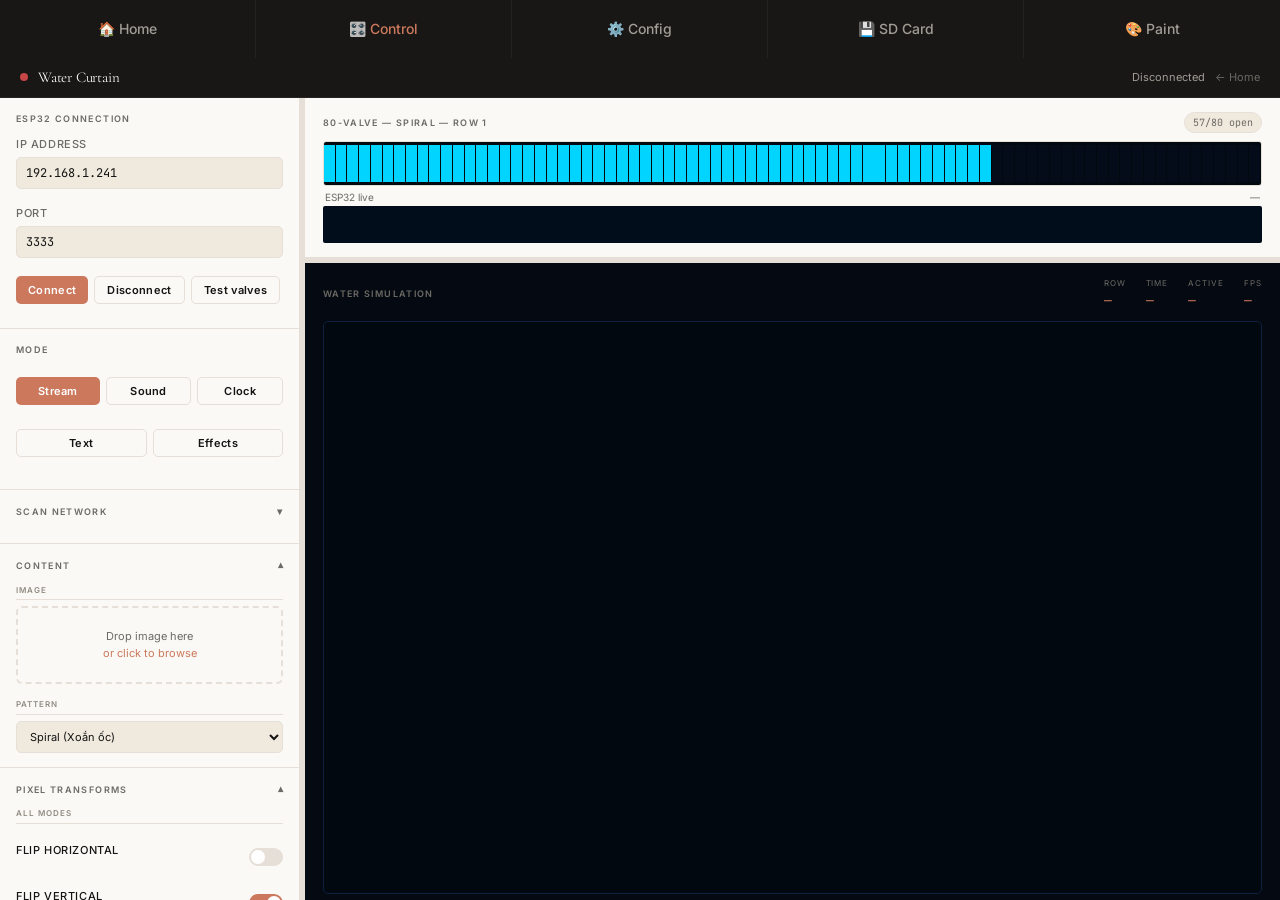
==== control.html @ 1e3ed838 "update effect" ====
﻿<!doctype html>
<html lang="vi">
  <head>
    <meta charset="UTF-8" />
    <meta name="viewport" content="width=device-width,initial-scale=1.0" />
    <title>Control - WATERFALL</title>
    <link rel="stylesheet" href="style.css">
    <style>
      @import url("https://fonts.googleapis.com/css2?family=Cormorant+Garamond:wght@400&family=Inter:wght@400;500&family=JetBrains+Mono:wght@400;600&display=swap");
      :root {
        /* Anthropic design tokens */
        --bg:        #faf9f5;   /* canvas */
        --surface:   #faf9f5;
        --card:      #efe9de;   /* surface-card */
        --border:    #e6dfd8;   /* hairline */
        --accent:    #cc785c;   /* coral primary */
        --accent-hv: #a9583e;
        --danger:    #c64545;
        --success:   #5db872;
        --warn:      #d4a017;
        --text:      #141413;   /* ink */
        --muted:     #6c6a64;
        --muted-soft:#8e8b82;
        --dark:      #181715;   /* surface-dark */
        --dark-el:   #252320;
        --dark-soft: #1f1e1b;
        --on-dark:   #faf9f5;
        --on-dark-s: #a09d96;
        --mono: 'JetBrains Mono', monospace;
        --sans: 'Inter', -apple-system, BlinkMacSystemFont, 'Segoe UI', sans-serif;
        --serif: 'Cormorant Garamond', Georgia, serif;
      }
      * {
        box-sizing: border-box;
        margin: 0;
        padding: 0;
      }
      body {
        background: var(--bg);
        color: var(--text);
        font-family: var(--sans);
        height: 100vh;
        overflow: hidden;
        display: flex;
        flex-direction: column;
      }
      header {
        border-bottom: 1px solid var(--border);
        padding: 12px 24px;
        display: flex;
        align-items: center;
        gap: 12px;
        background: var(--dark);
      }
      header h1 {
        font-family: var(--serif);
        font-size: 16px;
        font-weight: 400;
        letter-spacing: -0.2px;
        color: var(--on-dark);
      }
      .dot {
        width: 8px;
        height: 8px;
        border-radius: 50%;
        background: var(--danger);
        flex-shrink: 0;
      }
      .dot.on {
        background: var(--success);
        animation: pulse 2s infinite;
      }
      @keyframes pulse {
        0%,
        100% {
          opacity: 1;
        }
        50% {
          opacity: 0.4;
        }
      }
      .layout {
        display: flex;
        flex: 1;
        overflow: hidden;
        min-height: 0;
      }
      .panel-left {
        background: var(--surface);
        border-right: 1px solid var(--border);
        display: flex;
        flex-direction: column;
        overflow-y: auto;
        width: 300px;
        min-width: 200px;
        max-width: 480px;
        flex-shrink: 0;
      }
      /* ── Resize handles ───────────────────────────────────── */
      .resize-v {
        width: 5px;
        background: var(--border);
        cursor: col-resize;
        flex-shrink: 0;
        transition: background 0.15s;
        position: relative;
        z-index: 20;
      }
      .resize-v:hover, .resize-v.active { background: var(--accent); }
      .resize-v::after {
        content: '';
        position: absolute;
        inset: 0 -3px;   /* wider hit area */
      }
      .resize-h {
        height: 5px;
        background: var(--border);
        cursor: row-resize;
        flex-shrink: 0;
        transition: background 0.15s;
        position: relative;
        z-index: 20;
      }
      .resize-h:hover, .resize-h.active { background: var(--accent); }
      .resize-h::after {
        content: '';
        position: absolute;
        inset: -3px 0;   /* wider hit area */
      }
      .sec {
        padding: 14px 16px;
        border-bottom: 1px solid var(--border);
      }
      /* Collapsible section */
      .sec-title {
        font-size: 9px;
        font-weight: 600;
        letter-spacing: 0.15em;
        text-transform: uppercase;
        color: var(--muted);
        margin-bottom: 10px;
        display: flex;
        align-items: center;
        justify-content: space-between;
        cursor: default;
      }
      .sec-title.collapsible {
        cursor: pointer;
        user-select: none;
      }
      .sec-title.collapsible:hover { color: var(--text); }
      .sec-body.collapsed { display: none; }
      .sec-chevron { transition: transform .2s; font-size: 10px; }
      .sec-chevron.open { transform: rotate(180deg); }
      .subsec-label {
        font-size: 8px;
        font-weight: 600;
        letter-spacing: 0.12em;
        text-transform: uppercase;
        color: var(--muted-soft);
        margin-bottom: 6px;
        padding-bottom: 3px;
        border-bottom: 1px solid var(--border);
      }
      label {
        font-size: 11px;
        color: var(--muted);
        display: block;
        margin-bottom: 4px;
      }
      input[type="text"],
      input[type="number"] {
        width: 100%;
        background: var(--card);
        border: 1px solid var(--border);
        color: var(--text);
        font-family: var(--mono);
        font-size: 12px;
        padding: 7px 9px;
        border-radius: 5px;
        outline: none;
        transition: border-color 0.2s;
      }
      input:focus {
        border-color: var(--accent);
      }
      input[type="range"] {
        width: 100%;
        accent-color: var(--accent);
        cursor: pointer;
        margin-top: 2px;
      }
      .val-label {
        font-family: var(--mono);
        font-size: 11px;
        color: var(--accent);
        text-align: right;
        margin-top: 2px;
      }
      .row2 {
        display: flex;
        gap: 8px;
      }
      .row2 > * {
        flex: 1;
      }
      .dropzone {
        border: 2px dashed var(--border);
        border-radius: 6px;
        padding: 20px;
        text-align: center;
        cursor: pointer;
        transition:
          border-color 0.2s,
          background 0.2s;
        position: relative;
      }
      .dropzone:hover,
      .dropzone.drag {
        border-color: var(--accent);
        background: rgba(0, 212, 255, 0.04);
      }
      .dropzone input {
        position: absolute;
        inset: 0;
        opacity: 0;
        cursor: pointer;
        width: 100%;
        height: 100%;
      }
      .dropzone p {
        font-size: 11px;
        color: var(--muted);
      }
      .dropzone p span {
        color: var(--accent);
      }
      #thumb-preview {
        margin-top: 8px;
        display: none;
        width: 100%;
        border-radius: 5px;
        border: 1px solid var(--border);
      }
      .seg-row {
        display: flex;
        align-items: center;
        justify-content: space-between;
        margin-top: 8px;
      }
      .seg-row > label:first-child {
        margin: 0;
        color: var(--text);
        font-size: 11px;
      }
      .tw {
        position: relative;
        width: 34px;
        height: 18px;
        background: var(--border);
        border-radius: 9px;
        display: inline-block;
        transition: background 0.2s;
        flex-shrink: 0;
        cursor: pointer;
      }
      .tw.on {
        background: var(--accent);
      }
      .tw input {
        position: absolute;
        inset: 0;
        opacity: 0;
        cursor: pointer;
        width: 100%;
        height: 100%;
        margin: 0;
      }
      .tw-knob {
        position: absolute;
        top: 2px;
        left: 2px;
        width: 14px;
        height: 14px;
        background: #fff;
        border-radius: 50%;
        transition: transform 0.2s;
        pointer-events: none;
      }
      .tw.on .tw-knob {
        transform: translateX(16px);
      }
      .btn {
        display: block;
        width: 100%;
        padding: 10px;
        border: none;
        border-radius: 5px;
        font-family: var(--sans);
        font-size: 12px;
        font-weight: 600;
        cursor: pointer;
        transition:
          opacity 0.15s,
          transform 0.1s;
        letter-spacing: 0.03em;
      }
      .btn:active {
        transform: scale(0.98);
      }
      .btn:disabled {
        opacity: 0.3;
        cursor: not-allowed;
      }
      .btn-primary {
        background: var(--accent);
        color: #fff;
      }
      .btn-primary:hover:not(:disabled) { background: var(--accent-hv); }
      .btn-danger {
        background: var(--danger);
        color: #fff;
      }
      .btn-ghost {
        background: transparent;
        border: 1px solid var(--border);
        color: var(--text);
      }
      .btn-ghost:hover:not(:disabled) { background: var(--card); }
      /* MQTT-mode: stream unavailable */
      .mqtt-unavail {
        opacity: 0.4;
        cursor: not-allowed;
        position: relative;
      }
      .btn-sm {
        padding: 6px 12px;
        width: auto;
        font-size: 11px;
        display: inline-block;
      }
      .progress-bar {
        height: 3px;
        background: var(--border);
        border-radius: 2px;
        overflow: hidden;
        margin-top: 8px;
      }
      .progress-fill {
        height: 100%;
        background: var(--accent);
        border-radius: 2px;
        transition: width 0.1s;
        width: 0%;
      }
      #log {
        font-family: var(--mono);
        font-size: 10px;
        background: var(--card);
        border: 1px solid var(--border);
        border-radius: 5px;
        padding: 8px;
        height: 120px;
        overflow-y: auto;
        line-height: 1.8;
      }
      /* ── Pump panel ── */
      .pump-row { display:flex; align-items:center; gap:7px; font-size:11px; color:var(--text); padding:3px 0; }
      .pump-dot { width:9px; height:9px; border-radius:50%; background:var(--muted); flex-shrink:0; transition:background .3s; }
      .pump-dot.on  { background:#4caf8a; box-shadow:0 0 5px #4caf8a88; animation:pulse 2s infinite; }
      .pump-dot.off { background:var(--muted); }
      .pump-dot.warn { background:#e8a55a; }
      .pump-tag { margin-left:auto; font-size:9px; font-family:var(--mono); color:var(--muted); }
      .pump-mode-btn { flex:1; font-size:11px; }
      .pump-mode-btn.active { background:var(--accent); color:#fff; border-color:var(--accent); }

      .log-ok {
        color: var(--success);
      }
      .log-err {
        color: var(--danger);
      }
      .log-info {
        color: var(--accent);
      }
      .log-warn {
        color: var(--warn);
      }
      input[type="checkbox"] {
        width: 14px;
        height: 14px;
        cursor: pointer;
        accent-color: var(--accent);
      }
      .panel-right {
        flex: 1;
        min-width: 0;
        display: flex;
        flex-direction: column;
        overflow: hidden;
      }
      .panel-preview {
        flex-shrink: 0;
        padding: 14px 18px;
        border-bottom: 1px solid var(--border);
        background: var(--bg);
        flex-shrink: 0;
      }
      .preview-hdr {
        display: flex;
        align-items: center;
        justify-content: space-between;
        margin-bottom: 8px;
      }
      .preview-title {
        font-size: 9px;
        font-weight: 600;
        letter-spacing: 0.15em;
        text-transform: uppercase;
        color: var(--muted);
      }
      .badge {
        font-family: var(--mono);
        font-size: 10px;
        padding: 2px 8px;
        border-radius: 9999px;
        background: var(--card);
        border: 1px solid var(--border);
        color: var(--muted);
      }
      .badge-coral { background: var(--accent); border-color: var(--accent); color: #fff; }
      .badge-teal  { background: #5db8a6; border-color: #5db8a6; color: #fff; }
      /* Mode notice bar (MQTT only) */
      .mode-notice {
        background: #faf5f0;
        border: 1px solid var(--border);
        border-radius: 6px;
        padding: 7px 10px;
        font-size: 10px;
        color: var(--muted);
        margin-bottom: 8px;
        line-height: 1.5;
      }
      .mode-notice strong { color: var(--accent); }
      #pixel-canvas {
        image-rendering: pixelated;
        border: 1px solid var(--border);
        border-radius: 3px;
        width: 100%;
        display: block;
      }
      .panel-sim {
        flex: 1;
        min-height: 0;
        display: flex;
        flex-direction: column;
        padding: 14px 18px 6px;
        background: #050a12;
        overflow: hidden;
        min-height: 0;
      }
      .sim-hdr {
        display: flex;
        align-items: center;
        justify-content: space-between;
        margin-bottom: 10px;
        flex-shrink: 0;
      }
      .stats {
        display: flex;
        gap: 20px;
      }
      .stat {
        display: flex;
        flex-direction: column;
        gap: 1px;
      }
      .stat-label {
        font-size: 8px;
        text-transform: uppercase;
        letter-spacing: 0.12em;
        color: var(--muted);
      }
      .stat-val {
        font-family: var(--mono);
        font-size: 13px;
        color: var(--accent);
      }
      #sim-canvas {
        flex: 1;
        border: 1px solid #0d2040;
        border-radius: 5px;
        display: block;
        background: #020810;
        width: 100%;
        min-height: 0;
      }
    </style>
  </head>
  <body>
    <nav class="navbar">
      <ul>
        <li><a href="home.html">🏠 Home</a></li>
        <li><a href="control.html" class="active">🎛️ Control</a></li>
        <li><a href="config.html">⚙️ Config</a></li>
        <li><a href="sd.html">💾 SD Card</a></li>
        <li><a href="paint.html">🎨 Paint</a></li>
      </ul>
    </nav>

    <!-- Connection Status Bar -->
    <div style="background:var(--dark);padding:8px 20px;display:flex;align-items:center;gap:10px;border-bottom:1px solid rgba(255,255,255,0.06);flex-shrink:0;">
      <div id="conn-dot" class="dot"></div>
      <span style="font-family:var(--serif);font-size:15px;font-weight:400;color:var(--on-dark);letter-spacing:-0.2px;">Water Curtain</span>
      <span id="mode-badge" class="badge" style="display:none;">—</span>
      <span id="conn-label" style="font-size:11px;color:var(--on-dark-s);margin-left:auto;">Disconnected</span>
      <span id="fw-badge" onclick="fetchFwVersion(document.getElementById('ip').value.trim())" title="Click để refresh" style="display:none;cursor:pointer;font-size:10px;padding:2px 6px;background:rgba(0,204,255,0.12);border:1px solid rgba(0,204,255,0.25);border-radius:3px;color:#00ccff;font-family:var(--mono);">—</span>
      <a href="home.html" style="font-size:11px;color:var(--on-dark-s);text-decoration:none;opacity:.6;">← Home</a>
    </div>

    <!-- Main Control Layout -->
    <div class="layout">
      <div class="panel-left">
        <div class="sec">
          <div class="sec-title">ESP32 Connection</div>
          <!-- MQTT device picker (visible when accessed from https://) -->
          <div id="mqtt-picker" style="display:none; margin-bottom:8px;">
            <label>Device (MQTT)</label>
            <select id="mqtt-device-select" style="width:100%;padding:6px;background:var(--card);border:1px solid var(--border);color:var(--text);border-radius:4px;font-size:12px;">
              <option value="">-- Chọn thiết bị --</option>
            </select>
            <div style="margin-top:4px;font-size:10px;color:var(--muted);">Streaming không khả dụng qua MQTT</div>
          </div>
          <!-- LAN direct (visible when http:// or file://) -->
          <div id="lan-form">
            <label>IP Address</label>
            <input type="text" id="ip" value="192.168.1.241" />
            <div style="margin-top: 6px"></div>
            <label>Port</label>
            <input type="number" id="port" value="3333" />
          </div>
          <div style="margin-top: 8px; display: flex; gap: 6px">
            <button class="btn btn-primary btn-sm" onclick="connectESP()">
              Connect
            </button>
            <button class="btn btn-ghost btn-sm" onclick="disconnectESP()">
              Disconnect
            </button>
            <button class="btn btn-ghost btn-sm" onclick="testValves()">
              Test valves
            </button>
          </div>
        </div>

        <!-- ── Mode Selector ── -->
        <div class="sec">
          <div class="sec-title">Mode</div>
          <div style="display:flex;gap:6px;margin-bottom:4px;">
            <button class="btn btn-primary btn-sm" id="mode-btn-stream"
                    onclick="setMode('stream')" style="flex:1">Stream</button>
            <button class="btn btn-ghost btn-sm" id="mode-btn-sound"
                    onclick="setMode('sound')" style="flex:1">Sound</button>
            <button class="btn btn-ghost btn-sm" id="mode-btn-clock"
                    onclick="setMode('clock')" style="flex:1">Clock</button>
          </div>
          <div style="display:flex;gap:6px;margin-bottom:8px;">
            <button class="btn btn-ghost btn-sm" id="mode-btn-text"
                    onclick="setMode('text')" style="flex:1">Text</button>
            <button class="btn btn-ghost btn-sm" id="mode-btn-effect"
                    onclick="setMode('effect')" style="flex:1">Effects</button>
          </div>
          <div id="text-opts" style="display:none;">
            <div style="margin-bottom:8px;">
              <label style="font-size:11px;color:var(--muted);display:block;margin-bottom:4px;">Text</label>
              <input type="text" id="text-input" maxlength="64"
                placeholder="WATERFALL"
                style="width:100%;padding:5px 8px;font-size:13px;font-family:var(--mono);background:var(--card);border:1px solid var(--border);border-radius:4px;color:var(--text);letter-spacing:1px;"
                oninput="sendTextConfig()"/>
            </div>
            <div style="margin-bottom:10px;">
              <label style="font-size:11px;color:var(--muted);display:block;margin-bottom:5px;">Display</label>
              <div style="display:flex;gap:5px;">
                <button id="tdm-all" class="btn btn-primary btn-sm" onclick="setTextDisplayMode('all')" style="flex:1;font-size:11px;">
                  All text
                </button>
                <button id="tdm-char" class="btn btn-ghost btn-sm" onclick="setTextDisplayMode('char')" style="flex:1;font-size:11px;">
                  Per character
                </button>
              </div>
            </div>
            <label style="font-size:11px;color:var(--muted);">
              Size <span id="text-size-val">2</span>×
              <span style="font-size:10px;opacity:.6;">(pixel scale)</span>
            </label>
            <input type="range" id="text-size" min="1" max="8" value="2"
                   oninput="document.getElementById('text-size-val').textContent=this.value"
                   onchange="sendTextConfig()"
                   style="width:100%;margin-top:4px;accent-color:var(--primary);">
            <label style="font-size:11px;color:var(--muted);">
              Speed <span id="text-speed-val">50</span>
            </label>
            <input type="range" id="text-speed" min="0" max="100" value="50"
                   oninput="document.getElementById('text-speed-val').textContent=this.value"
                   onchange="sendTextConfig()"
                   style="width:100%;margin-top:4px;accent-color:var(--primary);">
            <div style="display:flex;gap:8px;align-items:center;margin-top:8px;">
              <label style="font-size:11px;white-space:nowrap;color:var(--muted)">Gap (ms)</label>
              <input type="number" id="text-gap-ms" min="0" max="10000" value="500"
                style="width:64px;padding:3px 5px;font-size:11px;background:var(--card);border:1px solid var(--border);border-radius:4px;color:var(--text);text-align:center"
                title="Pause between display cycles"/>
              <span style="font-size:10px;color:var(--muted)">pause per cycle</span>
            </div>
            <div style="display:flex;gap:6px;margin-top:8px;">
              <button class="btn btn-primary btn-sm" onclick="runText()" style="flex:1">▶ Run</button>
              <button class="btn btn-ghost btn-sm"   onclick="stopText()" style="flex:1">■ Stop</button>
            </div>
          </div>
          <div id="clock-opts" style="display:none;">
            <label style="font-size:11px;color:var(--muted);">
              Text size <span id="clock-speed-val">50</span>
              <span style="font-size:10px;opacity:.6;">(slider = row speed)</span>
            </label>
            <input type="range" id="clock-speed" min="0" max="100" value="50"
                   oninput="document.getElementById('clock-speed-val').textContent=this.value"
                   onchange="sendClockConfig()"
                   style="width:100%;margin-top:4px;accent-color:var(--primary);">
            <div style="margin-top:6px;font-size:10px;color:var(--muted);">
              Slide ◀ slower rows (taller text) &nbsp;|&nbsp; ▶ faster rows (shorter text)
            </div>
            <div style="display:flex;gap:8px;align-items:center;margin-top:8px;">
              <label style="font-size:11px;white-space:nowrap;color:var(--muted)">Gap (ms)</label>
              <input type="number" id="clock-gap-ms" min="0" max="10000" value="1000"
                style="width:64px;padding:3px 5px;font-size:11px;background:var(--card);border:1px solid var(--border);border-radius:4px;color:var(--text);text-align:center"
                title="Thời gian nghỉ giữa các lần hiển thị (ms)"/>
              <span style="font-size:10px;color:var(--muted)">chờ sau mỗi chu kỳ</span>
            </div>
            <div style="display:flex;gap:6px;margin-top:8px;">
              <button class="btn btn-primary btn-sm" onclick="runClock()" style="flex:1">▶ Run</button>
              <button class="btn btn-ghost btn-sm"   onclick="stopClock()" style="flex:1">■ Stop</button>
            </div>
          </div>
          <div id="sound-opts" style="display:none;">
            <label style="font-size:11px;color:var(--muted);margin-bottom:4px;display:block;">Pattern</label>
            <div style="display:flex;gap:4px;margin-bottom:8px;">
              <button class="btn btn-ghost btn-sm" id="pat-ripple"
                      onclick="setSoundPattern('ripple')" style="flex:1;font-size:10px;">Ripple</button>
              <button class="btn btn-ghost btn-sm" id="pat-columns"
                      onclick="setSoundPattern('columns')" style="flex:1;font-size:10px;">Columns</button>
              <button class="btn btn-ghost btn-sm" id="pat-wave"
                      onclick="setSoundPattern('wave')" style="flex:1;font-size:10px;">Wave</button>
            </div>
            <label style="font-size:11px;color:var(--muted);">
              Sensitivity <span id="sens-val">50</span>
            </label>
            <input type="range" id="sensitivity" min="0" max="100" value="50"
                   oninput="document.getElementById('sens-val').textContent=this.value"
                   onchange="sendSoundConfig()"
                   style="width:100%;margin-top:4px;accent-color:var(--primary);">
          </div>
          <div id="effects-opts" style="display:none;">
            <label style="font-size:11px;color:var(--muted);margin-bottom:4px;display:block;">Pattern</label>
            <div style="display:flex;gap:4px;margin-bottom:4px;">
              <button class="btn btn-primary btn-sm" id="efx-rain"
                      onclick="setEffectPattern('rain')"  style="flex:1;font-size:10px;">🌧 Mưa</button>
              <button class="btn btn-ghost btn-sm"   id="efx-wave"
                      onclick="setEffectPattern('wave')"  style="flex:1;font-size:10px;">〰 Sóng</button>
              <button class="btn btn-ghost btn-sm"   id="efx-chase"
                      onclick="setEffectPattern('chase')" style="flex:1;font-size:10px;">→ Đuổi</button>
              <button class="btn btn-ghost btn-sm"   id="efx-pulse"
                      onclick="setEffectPattern('pulse')" style="flex:1;font-size:10px;">◉ Nhịp</button>
            </div>
            <div style="display:flex;gap:4px;margin-bottom:4px;">
              <button class="btn btn-ghost btn-sm" id="efx-heart"
                      onclick="setEffectPattern('heart')"   style="flex:1;font-size:10px;">❤ Tim</button>
              <button class="btn btn-ghost btn-sm" id="efx-star"
                      onclick="setEffectPattern('star')"    style="flex:1;font-size:10px;">⭐ Sao</button>
              <button class="btn btn-ghost btn-sm" id="efx-music"
                      onclick="setEffectPattern('music')"   style="flex:1;font-size:10px;">🎵 Nốt</button>
              <button class="btn btn-ghost btn-sm" id="efx-diamond"
                      onclick="setEffectPattern('diamond')" style="flex:1;font-size:10px;">♦ Kim</button>
            </div>
            <div style="display:flex;gap:4px;margin-bottom:8px;">
              <button class="btn btn-ghost btn-sm" id="efx-script"
                      onclick="setEffectPattern('script')" style="width:100%;font-size:10px;">🎬 Script ~2 phút</button>
            </div>
            <label style="font-size:11px;color:var(--muted);">
              Speed <span id="efx-speed-val">50</span>
            </label>
            <input type="range" id="efx-speed" min="0" max="100" value="50"
                   oninput="document.getElementById('efx-speed-val').textContent=this.value"
                   onchange="sendEffectConfig()"
                   style="width:100%;margin-top:4px;accent-color:var(--primary);">
            <div style="display:flex;gap:6px;margin-top:8px;">
              <button class="btn btn-primary btn-sm" onclick="runEffect()" style="flex:1">▶ Run</button>
              <button class="btn btn-ghost btn-sm"   onclick="stopEffect()" style="flex:1">■ Stop</button>
            </div>
          </div>
        </div>

        <div class="sec">
          <div class="sec-title collapsible" onclick="toggleSec('scan-body','scan-chev')">
            <span>Scan Network</span>
            <span class="sec-chevron" id="scan-chev">▾</span>
          </div>
          <div class="sec-body collapsed" id="scan-body">
            <label>IP Range (192.168.1.x)</label>
            <div style="display:flex;gap:6px;align-items:center">
              <input type="number" id="scan-ip-from" value="1" min="1" max="254" style="flex:1" placeholder="From"/>
              <span style="color:var(--muted);font-size:11px">—</span>
              <input type="number" id="scan-ip-to" value="254" min="1" max="254" style="flex:1" placeholder="To"/>
            </div>
            <div style="margin-top:8px;display:flex;gap:6px">
              <button class="btn btn-primary btn-sm" onclick="scanESPNetwork()" style="flex:1">🔍 Scan</button>
              <button class="btn btn-ghost btn-sm" onclick="scanBLENetwork()" style="flex:1">📡 BLE</button>
            </div>
            <div id="scan-results" style="margin-top:8px;font-size:10px;background:var(--card);border:1px solid var(--border);border-radius:5px;padding:8px;display:none;max-height:100px;overflow-y:auto;"></div>
            <select id="scan-devices" style="width:100%;margin-top:8px;padding:7px 9px;background:var(--card);border:1px solid var(--border);color:var(--text);border-radius:5px;font-size:11px;" onchange="selectScannedESP(this.value)">
              <option value="">— No devices found —</option>
            </select>
          </div>
        </div>

        <!-- Config Device removed — use the Config tab for device config -->

        <!-- ─── Content ─── -->
        <div class="sec">
          <div class="sec-title collapsible" onclick="toggleSec('content-body','content-chev')">
            <span>Content</span>
            <span class="sec-chevron open" id="content-chev">▾</span>
          </div>
          <div class="sec-body" id="content-body">
            <div class="subsec-label">Image</div>
            <div class="dropzone" id="dropzone">
              <input type="file" accept="image/*" id="file-input" onchange="loadFile(this)"/>
              <p>Drop image here<br/><span>or click to browse</span></p>
            </div>
            <img id="thumb-preview"/>
            <div class="subsec-label" style="margin-top:14px">Pattern</div>
            <select id="pattern-type" style="width:100%;padding:7px 9px;background:var(--card);border:1px solid var(--border);color:var(--text);border-radius:5px;font-size:11px" onchange="updatePatternPreview()">
              <option value="spiral">Spiral (Xoắn ốc)</option>
              <option value="wave">Wave (Uốn lượn)</option>
              <option value="striped">Striped (Xen kẻ)</option>
              <option value="checkerboard">Checkerboard (Bàn cờ)</option>
              <option value="rain">Rain (Mưa)</option>
              <option value="diagonal">Diagonal (Chéo)</option>
              <option value="pulse">Pulse (Nhịp)</option>
            </select>
          </div>
        </div>

        <!-- ─── Pixel Transforms ─── -->
        <div class="sec">
          <div class="sec-title collapsible" onclick="toggleSec('px-body','px-chev')">
            <span>Pixel Transforms</span>
            <span class="sec-chevron open" id="px-chev">▾</span>
          </div>
          <div class="sec-body" id="px-body">
            <div class="subsec-label">All modes</div>
            <div class="seg-row">
              <label>Flip horizontal</label>
              <label class="tw" id="tw-fliph"><input type="checkbox" id="cb-fliph" onchange="toggleOpt('fliph')"/><span class="tw-knob"></span></label>
            </div>
            <div class="seg-row">
              <label>Flip vertical</label>
              <label class="tw on" id="tw-flipv"><input type="checkbox" id="cb-flipv" checked onchange="toggleOpt('flipv')"/><span class="tw-knob"></span></label>
            </div>
            <div class="seg-row">
              <label>Invert</label>
              <label class="tw" id="tw-inv"><input type="checkbox" id="cb-inv" onchange="toggleOpt('inv')"/><span class="tw-knob"></span></label>
            </div>
            <div class="subsec-label" style="margin-top:10px">Image only</div>
            <div class="seg-row">
              <label>Remove dark background</label>
              <label class="tw on" id="tw-rmbg"><input type="checkbox" id="cb-rmbg" checked onchange="toggleOpt('rmbg')"/><span class="tw-knob"></span></label>
            </div>
            <div class="seg-row">
              <label>Saturation boost</label>
              <label class="tw on" id="tw-sat"><input type="checkbox" id="cb-sat" checked onchange="toggleOpt('sat')"/><span class="tw-knob"></span></label>
            </div>
            <div style="margin-top:10px">
              <label>Threshold <span id="thr-lbl" style="color:var(--accent);font-family:var(--mono)">40</span></label>
              <input type="range" id="thr" min="5" max="230" value="40" oninput="onThr()"/>
            </div>
            <div style="margin-top:6px">
              <label>Dilation <span id="dil-lbl" style="color:var(--accent);font-family:var(--mono)">1</span>px</label>
              <input type="range" id="dil" min="0" max="5" value="1" step="1" oninput="onDil()"/>
            </div>
            <div style="margin-top:8px;display:flex;gap:6px">
              <button class="btn btn-ghost btn-sm" onclick="reprocess()">↺ Reprocess</button>
              <button class="btn btn-ghost btn-sm" onclick="autoThreshold()">Auto</button>
            </div>
          </div>
        </div>

        <!-- ─── Playback ─── -->
        <div class="sec">
          <div class="sec-title">Playback</div>
          <label>Frame interval (ms)</label>
          <input type="range" id="adv" min="20" max="500" value="80" oninput="recalc()"/>
          <div class="val-label" id="adv-lbl">80 ms</div>
          <div style="margin-top:8px;display:flex;gap:8px;align-items:center">
            <label style="font-size:11px;white-space:nowrap;color:var(--muted);margin:0">Gap (ms)</label>
            <input type="number" id="loop-gap-ms" min="0" max="10000" value="1000"
              style="width:64px;padding:3px 5px;font-size:11px;background:var(--card);border:1px solid var(--border);border-radius:4px;color:var(--text);text-align:center"
              title="Wait time between loop cycles"/>
            <span style="font-size:10px;color:var(--muted)">between cycles</span>
          </div>
          <div style="margin-top:8px;display:flex;gap:8px;align-items:center">
            <label style="font-size:11px;white-space:nowrap;color:var(--muted);margin:0">Density</label>
            <input type="range" id="pattern-density" min="0" max="100" value="50" style="flex:1" oninput="document.getElementById('pattern-density-val').textContent=this.value+'%';updatePatternPreview()"/>
            <span class="val-label" id="pattern-density-val" style="min-width:32px;margin:0">50%</span>
          </div>
          <div style="margin-top:6px;display:flex;gap:8px;align-items:center">
            <label style="font-size:11px;white-space:nowrap;color:var(--muted);margin:0">Rows</label>
            <input type="number" id="pattern-rows" min="4" max="200" value="10" style="width:64px;padding:3px 5px;font-size:11px;background:var(--card);border:1px solid var(--border);border-radius:4px;color:var(--text);text-align:center" title="Vertical size / animation length (frames)"/>
            <span style="font-size:10px;color:var(--muted)">frames tall</span>
          </div>
          <div style="margin-top:8px" class="row2">
            <div><label>Rows</label><input type="text" id="rows-d" value="—" readonly style="opacity:0.6"/></div>
            <div><label>Frames</label><input type="text" id="frames-d" value="—" readonly style="opacity:0.6"/></div>
          </div>
          <div style="margin-top:10px;display:flex;gap:6px">
            <div id="lan-send-area" style="flex:1;min-width:0">
              <button class="btn btn-primary btn-sm" id="btn-send" onclick="startStream()" disabled style="width:100%">▶ Image</button>
            </div>
            <button class="btn btn-primary btn-sm" id="btn-send-pattern" onclick="generateAndSendPattern()" style="flex:1">▶ Pattern</button>
            <button class="btn btn-danger btn-sm" id="btn-stop-pattern" onclick="stopPatternLoop()" style="flex:1;display:none">⏹ Stop</button>
          </div>
          <div style="margin-top:4px;display:flex;gap:6px">
            <button class="btn btn-ghost btn-sm" id="btn-sim" onclick="startSimOnly()" disabled style="flex:1">Sim Image</button>
            <button class="btn btn-ghost btn-sm" onclick="simulatePatternOnly()" style="flex:1">Sim Pattern</button>
          </div>
          <div style="margin-top:4px">
            <button class="btn btn-ghost btn-sm" onclick="loadPaintFrames()" style="width:100%">🎨 Load Paint Frames</button>
          </div>
          <div style="margin-top:4px">
            <button class="btn btn-danger btn-sm" onclick="stopAll()" style="width:100%">■ Stop / All off</button>
          </div>
          <div class="progress-bar" style="margin-top:6px"><div class="progress-fill" id="progress"></div></div>
          <div class="mode-notice" id="mqtt-stream-notice" style="display:none;margin-top:8px;">
            <strong>MQTT mode</strong> — Fire-and-forget SET per frame.<br>
            <strong>▶ Image</strong> = stream ảnh qua MQTT. <strong>▶ Pattern</strong> = pattern toán học.<br>
            Dùng LAN (<code>http://</code>) để stream tốc độ cao.
          </div>
        </div>

        <!-- ─── Frame Creator ─── -->
        <div class="sec">
          <div class="sec-title sec-toggle" onclick="toggleSec('creator-body',this)">Creator <span style="font-size:10px;opacity:.5">▼</span></div>
          <div class="sec-body" id="creator-body" style="display:none">
            <div style="display:flex;gap:4px;flex-wrap:wrap;margin-bottom:7px">
              <button class="btn btn-ghost btn-sm" onclick="loadCreatorFromPixelRows()" style="font-size:10px;flex:1">← Image</button>
              <button class="btn btn-ghost btn-sm" onclick="loadCreatorFromPattern()" style="font-size:10px;flex:1">← Pattern</button>
              <label class="btn btn-ghost btn-sm" style="font-size:10px;flex:1;cursor:pointer;text-align:center">
                ↑ Import<input type="file" accept=".json,.wfx" style="display:none" onchange="importCreatorFile(this.files[0])">
              </label>
            </div>
            <div style="position:relative;border:1px solid var(--border);border-radius:4px;background:#010d1a;overflow:hidden">
              <div id="creator-wrap" style="max-height:220px;overflow-y:auto;overflow-x:hidden">
                <canvas id="creator-canvas" style="display:block;width:100%;image-rendering:pixelated;cursor:crosshair"></canvas>
              </div>
              <div style="position:absolute;top:2px;right:3px;font-size:8px;color:#446;pointer-events:none;font-family:var(--mono)" id="creator-pos"></div>
            </div>
            <div style="display:flex;gap:4px;margin-top:5px;align-items:center">
              <span style="font-size:10px;color:var(--muted);flex:1;font-family:var(--mono)" id="creator-info">0 rows</span>
              <button class="btn btn-ghost btn-sm" onclick="addCreatorRow()" title="Add blank row" style="font-size:11px;padding:2px 7px">+</button>
              <button class="btn btn-ghost btn-sm" onclick="dupCreatorRow()" title="Duplicate selected" style="font-size:11px;padding:2px 7px">⧉</button>
              <button class="btn btn-ghost btn-sm" onclick="delCreatorRow()" title="Delete selected" style="font-size:11px;padding:2px 7px">✕</button>
            </div>
            <div style="display:flex;gap:4px;margin-top:6px">
              <button class="btn btn-primary btn-sm" onclick="previewCreator()" style="flex:1;font-size:11px">▶ Preview</button>
              <button class="btn btn-ghost btn-sm" id="btn-creator-send" onclick="sendCreatorToESP()" style="flex:1;font-size:11px">▲ Send</button>
            </div>
            <div style="display:flex;gap:4px;margin-top:4px">
              <button class="btn btn-ghost btn-sm" onclick="exportCreatorJSON()" style="flex:1;font-size:11px">↓ .json</button>
              <button class="btn btn-ghost btn-sm" onclick="exportCreatorBin()" style="flex:1;font-size:11px">↓ .bin</button>
              <button class="btn btn-ghost btn-sm" onclick="clearAllCreatorRows()" style="flex:1;font-size:11px;color:var(--danger)">Clear</button>
            </div>
          </div>
        </div>

        <!-- ─── Physics ─── -->
        <div class="sec">
          <div class="sec-title">Physics</div>
          <label>Drop height (cm)</label>
          <input type="number" id="height" value="150" min="30" max="600" oninput="recalc()"/>
          <div style="margin-top:8px"></div>
          <label>Sim speed</label>
          <input type="range" id="speed" min="0.1" max="4" step="0.1" value="1" oninput="updateSpeed()"/>
          <div class="val-label" id="speed-lbl">1.0×</div>
        </div>

        <div class="sec">
          <div class="sec-title">Configuration</div>
          <label>Number of Boards (1-16)</label>
          <div style="display: flex; gap: 6px; align-items: center">
            <input
              type="range"
              id="config-boards"
              min="1"
              max="16"
              value="10"
              style="flex: 1"
              oninput="updateConfig()"
            />
            <span
              style="
                font-family: var(--mono);
                font-size: 12px;
                color: var(--accent);
                min-width: 30px;
              "
              id="config-boards-val"
              >2</span
            >
          </div>
          <div
            style="
              margin-top: 6px;
              font-size: 10px;
              color: var(--muted);
              line-height: 1.4;
            "
          >
            <div>Total Valves: <span id="config-valves-val">16</span></div>
            <div>Frame Size: <span id="config-frame-val">9</span> bytes</div>
          </div>
        </div>

        <div class="sec">
          <div class="sec-title collapsible" onclick="toggleSec('test-body','test-chev')">
            <span>Test Mode</span>
            <span class="sec-chevron" id="test-chev">▾</span>
          </div>
          <div class="sec-body collapsed" id="test-body">
          <label>Test Bits Range</label>
          <div style="display: flex; gap: 6px; align-items: center">
            <input
              type="number"
              id="test-bits"
              value="80"
              min="1"
              max="80"
              style="flex: 1"
            />
            <button
              class="btn btn-ghost btn-sm"
              onclick="buildTestUI()"
              style="flex: 0"
            >
              Build
            </button>
          </div>
          <!-- ── Cascade Test ─────────────────────────────────── -->
          <div style="margin-top:10px;padding:10px;background:var(--card);border-radius:6px;border:1px solid var(--border)">
            <div style="font-size:9px;font-weight:600;letter-spacing:.15em;text-transform:uppercase;color:var(--muted);margin-bottom:8px">
              Cascade Test — sáng dần từ bit 0 → bit cuối
            </div>
            <div style="display:flex;gap:8px;align-items:flex-end">

              <!-- Ô 1: số board, có nút +/− -->
              <div style="flex:1;min-width:0">
                <label style="font-size:10px;margin-bottom:4px">Boards</label>
                <div style="display:flex;gap:3px;align-items:center">
                  <button class="btn btn-ghost btn-sm"
                    style="width:26px;padding:4px;font-size:13px;line-height:1"
                    onclick="cascadeBoardsDelta(-1)">−</button>
                  <input type="number" id="cascade-boards" value="10" min="1" max="16"
                    style="text-align:center;padding:5px 2px;font-size:12px"
                    onchange="cascadeClamp()">
                  <button class="btn btn-ghost btn-sm"
                    style="width:26px;padding:4px;font-size:13px;line-height:1"
                    onclick="cascadeBoardsDelta(1)">+</button>
                </div>
              </div>

              <!-- Ô 2: slider delay 50–1000ms -->
              <div style="flex:2;min-width:0">
                <label style="font-size:10px;margin-bottom:4px">
                  Delay
                  <span id="cascade-delay-lbl"
                    style="color:var(--accent);font-family:var(--mono);margin-left:4px">200ms</span>
                </label>
                <input type="range" id="cascade-delay"
                  min="50" max="1000" value="200" step="50"
                  oninput="document.getElementById('cascade-delay-lbl').textContent=this.value+'ms'">
              </div>

              <!-- Ô 3: chế độ + nút Test Signal -->
              <div style="flex:1;min-width:0">
                <label style="font-size:10px;margin-bottom:4px">Chế độ</label>
                <select id="cascade-mode" style="width:100%;padding:4px 5px;background:var(--card);border:1px solid var(--border);color:var(--text);border-radius:4px;font-size:10px;margin-bottom:4px">
                  <option value="cascade">Bật dần</option>
                  <option value="sequential">Bật lần lượt</option>
                  <option value="all">Bật tất cả</option>
                </select>
                <button class="btn btn-primary btn-sm" id="btn-cascade"
                  onclick="runCascadeTest()" style="width:100%;padding:7px 4px">
                  ▶ Test Signal
                </button>
              </div>

            </div>
            <div id="cascade-progress" style="display:none;margin-top:8px">
              <div class="progress-bar"><div class="progress-fill" id="cascade-fill" style="width:0%"></div></div>
              <div id="cascade-status" style="font-size:10px;color:var(--muted);margin-top:4px"></div>
            </div>
          </div>
          <!-- ── End Cascade Test ──────────────────────────────── -->

          <div id="test-bits-container" style="margin-top: 10px; display: none">
            <label>Select bits to activate:</label>
            <div
              id="test-checkboxes"
              style="
                display: grid;
                grid-template-columns: repeat(4, 1fr);
                gap: 6px;
                margin-top: 6px;
              "
            ></div>
            <div style="margin-top: 8px; display: flex; gap: 6px">
              <button
                class="btn btn-primary btn-sm"
                onclick="sendTestFrame()"
                style="flex: 1"
              >
                ▶ Send &amp; Hold
              </button>
              <button
                class="btn btn-ghost btn-sm"
                onclick="clearTestBits()"
                style="flex: 1"
              >
                Clear
              </button>
              <button
                class="btn btn-danger btn-sm"
                onclick="testAllOff()"
                style="flex: 1"
              >
                Off
              </button>
            </div>
            <div style="margin-top: 8px">
              <button
                class="btn btn-ghost btn-sm"
                onclick="testBoardSequence()"
                style="width: 100%"
              >
                🔍 Test Board Sequence (1→10)
              </button>
            </div>
          </div>
          </div><!-- /sec-body test -->
        </div>

        <div class="sec">
          <div class="sec-title collapsible" onclick="toggleSec('data-body','data-chev')">
            <span>Data Management</span>
            <span class="sec-chevron" id="data-chev">▾</span>
          </div>
          <div class="sec-body collapsed" id="data-body">

          <!-- Storage Status -->
          <div
            style="
              background: var(--card);
              border: 1px solid var(--border);
              border-radius: 5px;
              padding: 8px;
              margin-bottom: 10px;
              font-size: 10px;
              color: var(--muted);
            "
          >
            <div
              style="
                display: flex;
                justify-content: space-between;
                margin-bottom: 4px;
              "
            >
              <span>Storage Used</span>
              <span id="storage-used" style="color: var(--accent)">—</span>
            </div>
            <div
              style="
                display: flex;
                justify-content: space-between;
                margin-bottom: 4px;
              "
            >
              <span>Free Space</span>
              <span id="storage-free" style="color: var(--success)">—</span>
            </div>
            <div
              style="
                width: 100%;
                height: 6px;
                background: var(--border);
                border-radius: 2px;
                overflow: hidden;
                margin-top: 6px;
              "
            >
              <div
                id="storage-bar"
                style="height: 100%; background: var(--accent); width: 0%"
              ></div>
            </div>
          </div>

          <!-- Animation Files List -->
          <label>Stored Animations</label>
          <div
            style="
              background: var(--card);
              border: 1px solid var(--border);
              border-radius: 5px;
              padding: 8px;
              margin-bottom: 8px;
              max-height: 120px;
              overflow-y: auto;
              font-size: 9px;
              font-family: var(--mono);
            "
          >
            <div
              id="file-list"
              style="color: var(--muted); text-align: center; padding: 10px 0"
            >
              — No files loaded —
            </div>
          </div>

          <!-- File Management Buttons -->
          <div style="display: flex; gap: 6px; margin-bottom: 8px">
            <button
              class="btn btn-primary btn-sm"
              onclick="loadStorageInfo()"
              style="flex: 1"
            >
              🔄 Refresh
            </button>
            <button
              class="btn btn-ghost btn-sm"
              onclick="downloadCurrentAnimation()"
              style="flex: 1"
            >
              ⬇ JSON
            </button>
            <button
              class="btn btn-primary btn-sm"
              onclick="exportBinaryEffect()"
              style="flex: 1"
              title="Export binary .bin — upload lên SD Card page để phát"
            >
              ⬇ .bin
            </button>
          </div>

          <!-- Current Animation Info -->
          <label>Current Animation</label>
          <div
            style="
              background: var(--card);
              border: 1px solid var(--border);
              border-radius: 5px;
              padding: 8px;
              font-size: 9px;
              color: var(--muted);
              font-family: var(--mono);
              max-height: 60px;
              overflow-y: auto;
            "
          >
            <div id="anim-info" style="line-height: 1.5">
              <div>Frames: —</div>
              <div>Rows: —</div>
              <div>Boards: —</div>
              <div>Total Size: —</div>
            </div>
          </div>

          <!-- Backup Options -->
          <div
            style="
              margin-top: 10px;
              padding-top: 10px;
              border-top: 1px solid var(--border);
            "
          >
            <label>Backup & Restore</label>
            <div style="display: flex; gap: 6px; margin-top: 6px">
              <button
                class="btn btn-ghost btn-sm"
                onclick="backupAnimation()"
                style="flex: 1; font-size: 10px"
              >
                💾 Save Local
              </button>
              <button
                class="btn btn-ghost btn-sm"
                onclick="downloadAllAnimations()"
                style="flex: 1; font-size: 10px"
              >
                📦 Backup All
              </button>
            </div>
          </div>

          <!-- File Operations -->
          <div
            style="
              margin-top: 10px;
              padding-top: 10px;
              border-top: 1px solid var(--border);
            "
          >
            <label>Advanced</label>
            <select
              id="file-select"
              style="
                width: 100%;
                padding: 5px;
                background: var(--card);
                border: 1px solid var(--border);
                color: var(--text);
                border-radius: 4px;
                font-size: 10px;
                margin-bottom: 6px;
              "
            >
              <option value="">— Select file to delete —</option>
            </select>
            <button class="btn btn-danger btn-sm" onclick="deleteSelectedFile()" style="width:100%">🗑 Delete File</button>
          </div>
          </div><!-- /sec-body data -->
        </div>

        <!-- ── Admin / OTA ─────────────────────────────────── -->
        <div class="sec">
          <div class="sec-title collapsible" onclick="toggleSec('admin-body','admin-chev')" style="color:var(--muted)">
            <span>🔒 Admin</span>
            <span class="sec-chevron" id="admin-chev">▼</span>
          </div>
          <div class="sec-body collapsed" id="admin-body">

            <!-- Locked state: password prompt -->
            <div id="admin-locked">
              <label style="margin-bottom:6px">Password để mở tính năng Admin</label>
              <div style="display:flex;gap:6px">
                <input type="password" id="admin-pw" placeholder="Enter password"
                  style="flex:1;padding:6px 8px;font-size:12px;background:var(--card);
                         border:1px solid var(--border);border-radius:4px;color:var(--text);font-family:var(--mono)"
                  onkeydown="if(event.key==='Enter')adminUnlock()">
                <button class="btn btn-ghost btn-sm" onclick="adminUnlock()" style="white-space:nowrap">Unlock</button>
              </div>
              <div id="admin-pw-err" style="font-size:10px;color:var(--danger);margin-top:5px;display:none">Sai password</div>
            </div>

            <!-- Unlocked state: admin features -->
            <div id="admin-unlocked" style="display:none">
              <div style="display:flex;justify-content:space-between;align-items:center;margin-bottom:10px">
                <span style="font-size:10px;color:var(--success)">✓ Admin unlocked</span>
                <button class="btn btn-ghost btn-sm" onclick="adminLock()" style="font-size:9px;padding:2px 8px">Lock</button>
              </div>

              <!-- OTA Firmware Update -->
              <div class="subsec-label">Firmware Update (OTA)</div>
              <label style="margin-top:6px">Chọn file firmware.bin</label>
              <input type="file" id="ota-file" accept=".bin"
                style="display:block;width:100%;margin:4px 0 8px;font-size:11px;color:var(--text);
                       background:var(--card);border:1px solid var(--border);border-radius:4px;
                       padding:5px 8px;cursor:pointer">
              <button class="btn btn-primary btn-sm" onclick="otaUpload()" style="width:100%">⬆ Upload &amp; Flash</button>
              <div id="ota-status" style="margin-top:8px;font-size:11px;display:none"></div>
              <div style="margin-top:6px;background:var(--card);border-radius:3px;height:6px;overflow:hidden;display:none" id="ota-prog-wrap">
                <div id="ota-prog-bar" style="height:100%;width:0%;background:var(--accent);transition:width .2s"></div>
              </div>
            </div>

          </div>
        </div>

        <!-- ─── Pump Control ─── -->
        <div class="sec">
          <div class="sec-title collapsible" onclick="toggleSec('pump-body','pump-chev')">
            <span>💧 Pump</span>
            <span id="pump-chev" class="sec-chevron">▾</span>
          </div>
          <div class="sec-body collapsed" id="pump-body">

            <!-- Mode toggle -->
            <div style="display:flex;gap:4px;margin-bottom:8px;">
              <button class="btn btn-ghost btn-sm pump-mode-btn active" id="pump-btn-auto"
                      onclick="setPumpMode('auto')">Auto</button>
              <button class="btn btn-ghost btn-sm pump-mode-btn" id="pump-btn-manual"
                      onclick="setPumpMode('manual')">Manual</button>
            </div>

            <!-- Auto panel: sensor + pump status -->
            <div id="pump-auto-ui">
              <div class="pump-row">
                <span class="pump-dot off" id="pdot-low"></span>
                <span>Cảm biến mức thấp</span>
                <span class="pump-tag" id="ptag-low">—</span>
              </div>
              <div class="pump-row">
                <span class="pump-dot off" id="pdot-high"></span>
                <span>Cảm biến mức cao</span>
                <span class="pump-tag" id="ptag-high">—</span>
              </div>
              <div style="border-top:1px solid var(--border);margin:5px 0;"></div>
              <div class="pump-row">
                <span class="pump-dot off" id="pdot-pump"></span>
                <span style="font-weight:600;">Máy bơm</span>
                <span class="pump-tag" id="ptag-pump">—</span>
              </div>
            </div>

            <!-- Manual panel: on/off buttons -->
            <div id="pump-manual-ui" style="display:none">
              <div class="pump-row" style="margin-bottom:6px;">
                <span class="pump-dot off" id="pdot-pump-m"></span>
                <span style="font-weight:600;">Máy bơm</span>
                <span class="pump-tag" id="ptag-pump-m">—</span>
              </div>
              <div style="display:flex;gap:4px;">
                <button class="btn btn-primary btn-sm" style="flex:1;"
                        onclick="sendPumpCmd('on')">▶ BẬT</button>
                <button class="btn btn-danger btn-sm" style="flex:1;"
                        onclick="sendPumpCmd('off')">■ TẮT</button>
              </div>
            </div>

            <div id="pump-status-line"
                 style="margin-top:6px;font-size:9px;color:var(--muted);font-family:var(--mono);">
              Chưa có dữ liệu
            </div>
          </div>
        </div>

        <div class="sec" style="flex:1">
          <div class="sec-title">Log</div>
          <div id="log"></div>
        </div>
      </div>

      <div class="resize-v" id="v-handle" title="Kéo để thay đổi chiều rộng"></div>

      <div class="panel-right">
        <div class="panel-preview">
          <div class="preview-hdr">
            <span class="preview-title" id="preview-title">80-valve — idle</span>
            <span class="badge" id="dim-badge">—</span>
          </div>
          <canvas id="pixel-canvas" height="44"></canvas>
          <!-- Live valve state — driven by ESP32 broadcast, not local simulation -->
          <div style="display:flex;justify-content:space-between;align-items:center;
                      margin-top:4px;padding:0 2px;font-size:10px;color:var(--muted);">
            <span>ESP32 live</span>
            <span id="live-active-count">—</span>
          </div>
          <canvas id="live-bar" height="12"
                  style="width:100%;display:block;background:#010d1a;border-radius:2px;"></canvas>
        </div>
        <div class="resize-h" id="h-handle" title="Kéo để thay đổi chiều cao"></div>
        <div class="panel-sim">
          <div class="sim-hdr">
            <span class="preview-title">Water simulation</span>
            <div class="stats">
              <div class="stat">
                <span class="stat-label">Row</span
                ><span class="stat-val" id="s-row">—</span>
              </div>
              <div class="stat">
                <span class="stat-label">Time</span
                ><span class="stat-val" id="s-time">—</span>
              </div>
              <div class="stat">
                <span class="stat-label">Active</span
                ><span class="stat-val" id="s-active">—</span>
              </div>
              <div class="stat">
                <span class="stat-label">FPS</span
                ><span class="stat-val" id="s-fps">—</span>
              </div>
            </div>
          </div>
<canvas id="sim-canvas"></canvas>
        </div>
      </div>
    </div>

    <script>
      let numBoards = 10;
      let VALVES = numBoards * 8;
      let CHIPS = numBoards;

      // ── Live valve state (from ESP32 broadcast) ──────────────
      let liveValveBits = null;  // Uint8Array(CHIPS) | null

      // Live simulation (sound / clock modes)
      let liveColIv        = null;   // Array<{vOpen,vClose}[]> — written by _onLiveValves
      let liveSimRunning   = false;
      let liveSimStartTime = 0;
      let livePrevBits     = null;   // Uint8Array — previous frame for edge detection
      let _clockSimTimer   = null;   // setInterval handle for local clock driver
      let _effectTimer     = null;   // setInterval handle for local effect driver
      let _scriptTimeout   = null;   // setTimeout handle for script sequencer
      let _effectPattern   = 'rain'; // current effect pattern name

      // Shape-scan shared state (used by heart/star/music/diamond sims)
      let _shapeRow = 0, _shapeNextRowAt = 0;
      let _shapeInGap = false, _shapeGapEnd = 0;

      // Convert packed-bits row (Uint8Array, MSB-first) → per-valve boolean array
      function _bitsToPixelRow(bits) {
        const row = new Array(VALVES);
        for (let v = 0; v < VALVES; v++) row[v] = (bits[v >> 3] >> (7 - (v & 7))) & 1;
        return row;
      }

      // Apply active pixel transforms (flipH, flipV, invert) to an array of Uint8Array rows.
      // Used for pattern and image-loop modes so all transforms are consistent.
      function _applyPixelTransforms(rows) {
        if (!rows.length) return rows;
        let out = rows.map(r => new Uint8Array(r));
        if (optInv) {
          out = out.map(row => {
            const r = new Uint8Array(row.length);
            for (let i = 0; i < row.length; i++) r[i] = ~row[i] & 0xFF;
            return r;
          });
        }
        if (optFlipH) {
          out = out.map(row => {
            const n = row.length * 8;
            const r = new Uint8Array(row.length);
            for (let v = 0; v < n; v++) {
              const bit = (row[v >> 3] >> (7 - (v & 7))) & 1;
              const vf  = n - 1 - v;
              if (bit) r[vf >> 3] |= (1 << (7 - (vf & 7)));
            }
            return r;
          });
        }
        if (optFlipV) out = out.slice().reverse();
        return out;
      }

      // ── JS clock font (identical to firmware clock_mode.h) ───
      const _CLOCK_FONT = [
        [0x0E,0x11,0x11,0x11,0x11,0x11,0x0E], // 0
        [0x04,0x0C,0x04,0x04,0x04,0x04,0x0E], // 1
        [0x0E,0x11,0x01,0x06,0x08,0x10,0x1F], // 2
        [0x0E,0x11,0x01,0x06,0x01,0x11,0x0E], // 3
        [0x02,0x06,0x0A,0x12,0x1F,0x02,0x02], // 4
        [0x1F,0x10,0x1E,0x01,0x01,0x11,0x0E], // 5
        [0x0E,0x10,0x10,0x1E,0x11,0x11,0x0E], // 6
        [0x1F,0x01,0x02,0x04,0x08,0x08,0x08], // 7
        [0x0E,0x11,0x11,0x0E,0x11,0x11,0x0E], // 8
        [0x0E,0x11,0x11,0x0F,0x01,0x02,0x0C], // 9
        [0x00,0x04,0x04,0x00,0x04,0x04,0x00], // :
        [0x00,0x00,0x1F,0x00,0x1F,0x00,0x00], // - (no sync)
      ];

      function _renderClockRow(row, h, m) {
        const FONT_W = 5, SCALE = 2, CHAR_W = FONT_W * SCALE, GAP = 2;
        const xOff  = Math.floor((VALVES - (5 * CHAR_W + 4 * GAP)) / 2);
        const chars = [Math.floor(h / 10), h % 10, 10, Math.floor(m / 10), m % 10];
        const bits  = new Uint8Array(CHIPS);
        let x = xOff;
        for (const c of chars) {
          const fRow = _CLOCK_FONT[c][row];
          for (let px = 0; px < FONT_W; px++) {
            if ((fRow >> (FONT_W - 1 - px)) & 1) {
              for (let s = 0; s < SCALE; s++) {
                const v = x + px * SCALE + s;
                if (v >= 0 && v < VALVES) bits[v >> 3] |= 1 << (7 - (v & 7));
              }
            }
          }
          x += CHAR_W + GAP;
        }
        return bits;
      }

      // ── JS text font (identical to firmware text_mode.h) ────
      const _TEXT_FONT = {
        32:[0x00,0x00,0x00,0x00,0x00,0x00,0x00], // ' '
        33:[0x04,0x04,0x04,0x04,0x04,0x00,0x04], // !
        44:[0x00,0x00,0x00,0x00,0x04,0x04,0x08], // ,
        45:[0x00,0x00,0x00,0x1F,0x00,0x00,0x00], // -
        46:[0x00,0x00,0x00,0x00,0x00,0x00,0x04], // .
        47:[0x00,0x01,0x02,0x04,0x08,0x10,0x00], // /
        48:[0x0E,0x11,0x11,0x11,0x11,0x11,0x0E], // 0
        49:[0x04,0x0C,0x04,0x04,0x04,0x04,0x0E], // 1
        50:[0x0E,0x11,0x01,0x06,0x08,0x10,0x1F], // 2
        51:[0x0E,0x11,0x01,0x06,0x01,0x11,0x0E], // 3
        52:[0x02,0x06,0x0A,0x12,0x1F,0x02,0x02], // 4
        53:[0x1F,0x10,0x1E,0x01,0x01,0x11,0x0E], // 5
        54:[0x0E,0x10,0x10,0x1E,0x11,0x11,0x0E], // 6
        55:[0x1F,0x01,0x02,0x04,0x08,0x08,0x08], // 7
        56:[0x0E,0x11,0x11,0x0E,0x11,0x11,0x0E], // 8
        57:[0x0E,0x11,0x11,0x0F,0x01,0x02,0x0C], // 9
        58:[0x00,0x04,0x04,0x00,0x04,0x04,0x00], // :
        63:[0x0E,0x11,0x01,0x02,0x04,0x00,0x04], // ?
        65:[0x0E,0x11,0x11,0x1F,0x11,0x11,0x11], // A
        66:[0x1E,0x11,0x11,0x1E,0x11,0x11,0x1E], // B
        67:[0x0E,0x11,0x10,0x10,0x10,0x11,0x0E], // C
        68:[0x1C,0x12,0x11,0x11,0x11,0x12,0x1C], // D
        69:[0x1F,0x10,0x10,0x1E,0x10,0x10,0x1F], // E
        70:[0x1F,0x10,0x10,0x1E,0x10,0x10,0x10], // F
        71:[0x0E,0x11,0x10,0x13,0x11,0x11,0x0E], // G
        72:[0x11,0x11,0x11,0x1F,0x11,0x11,0x11], // H
        73:[0x0E,0x04,0x04,0x04,0x04,0x04,0x0E], // I
        74:[0x07,0x02,0x02,0x02,0x02,0x12,0x0C], // J
        75:[0x11,0x12,0x14,0x18,0x14,0x12,0x11], // K
        76:[0x10,0x10,0x10,0x10,0x10,0x10,0x1F], // L
        77:[0x11,0x1B,0x15,0x11,0x11,0x11,0x11], // M
        78:[0x11,0x19,0x15,0x13,0x11,0x11,0x11], // N
        79:[0x0E,0x11,0x11,0x11,0x11,0x11,0x0E], // O
        80:[0x1E,0x11,0x11,0x1E,0x10,0x10,0x10], // P
        81:[0x0E,0x11,0x11,0x11,0x15,0x13,0x0F], // Q
        82:[0x1E,0x11,0x11,0x1E,0x14,0x12,0x11], // R
        83:[0x0E,0x11,0x10,0x0E,0x01,0x11,0x0E], // S
        84:[0x1F,0x04,0x04,0x04,0x04,0x04,0x04], // T
        85:[0x11,0x11,0x11,0x11,0x11,0x11,0x0E], // U
        86:[0x11,0x11,0x11,0x11,0x0A,0x0A,0x04], // V
        87:[0x11,0x11,0x11,0x15,0x15,0x1B,0x11], // W
        88:[0x11,0x0A,0x04,0x04,0x04,0x0A,0x11], // X
        89:[0x11,0x11,0x0A,0x04,0x04,0x04,0x04], // Y
        90:[0x1F,0x01,0x02,0x04,0x08,0x10,0x1F], // Z
      };

      function _textFontRow(charCode, row) {
        const c = (charCode >= 97 && charCode <= 122) ? charCode - 32 : charCode;
        const d = _TEXT_FONT[c];
        return d ? d[row] : 0;
      }

      // Render one row of text at given xStart (valve coordinate of text bitmap start)
      function _renderTextRow(row, text, xStart, scale = 2) {
        const FONT_W = 5, GAP = 2;
        const CHAR_W = FONT_W * scale;
        const STEP   = CHAR_W + GAP;
        const bits   = new Uint8Array(CHIPS);
        const totalW = text.length > 0 ? text.length * STEP - GAP : 0;
        for (let v = 0; v < VALVES; v++) {
          const tX      = v - xStart;
          if (tX < 0 || tX >= totalW) continue;
          const slot    = Math.floor(tX / STEP);
          const charOff = tX % STEP;
          if (charOff >= CHAR_W) continue;
          const px   = Math.floor(charOff / scale);
          const fRow = _textFontRow(text.charCodeAt(slot), row);
          if ((fRow >> (FONT_W - 1 - px)) & 1) bits[v >> 3] |= (1 << (7 - (v & 7)));
        }
        return bits;
      }

      // Render one row of a single character at large scale (70 valves, centered)
      function _renderTextBigRow(row, charCode) {
        const FONT_W = 5, BIG_SCALE = 14, BIG_W = FONT_W * BIG_SCALE;
        const xOff = Math.floor((VALVES - BIG_W) / 2);
        const bits  = new Uint8Array(CHIPS);
        const fRow  = _textFontRow(charCode, row);
        for (let px = 0; px < FONT_W; px++) {
          if ((fRow >> (FONT_W - 1 - px)) & 1) {
            for (let s = 0; s < BIG_SCALE; s++) {
              const v = xOff + px * BIG_SCALE + s;
              if (v >= 0 && v < VALVES) bits[v >> 3] |= (1 << (7 - (v & 7)));
            }
          }
        }
        return bits;
      }

      function _applyTextTransforms(bits) {
        if (optFlipH) {
          const fl = new Uint8Array(CHIPS);
          for (let v = 0; v < VALVES; v++) {
            if ((bits[v >> 3] >> (7 - (v & 7))) & 1)
              fl[(VALVES - 1 - v) >> 3] |= 1 << (7 - ((VALVES - 1 - v) & 7));
          }
          bits = fl;
        }
        if (optInv) bits = bits.map(b => (~b) & 0xFF);
        return bits;
      }

      // ── Smooth text simulation (per-column timing with linear regression) ──
      function _textSmoothFit(bm, c, baseRow, radius) {
        // Weighted linear regression on neighboring columns → fractional row at c
        let sw=0, sx=0, sy=0, sxx=0, sxy=0, n=0;
        for (let dc = -radius; dc <= radius; dc++) {
          const cc = c + dc;
          if (cc < 0 || cc >= VALVES) continue;
          let bestR = -1, bestD = radius + 3;
          for (let r = Math.max(0, baseRow-radius-1); r < Math.min(bm.length, baseRow+radius+2); r++) {
            if ((bm[r][cc >> 3] >> (7-(cc&7))) & 1) {
              const d = Math.abs(r - baseRow);
              if (d < bestD) { bestD = d; bestR = r; }
            }
          }
          if (bestR < 0) continue;
          const w = 1 / (Math.abs(dc) + 1);
          sw  += w;  sx  += w*dc;  sy  += w*bestR;
          sxx += w*dc*dc;  sxy += w*dc*bestR;  n++;
        }
        if (n < 2) return baseRow;
        const det = sw*sxx - sx*sx;
        return Math.abs(det) < 1e-6 ? sy/sw : (sxx*sy - sx*sxy) / det;
      }

      function startTextLocalSim(rowMs, gapMs, text, scale = 2) {
        if (_clockSimTimer) { clearInterval(_clockSimTimer); _clockSimTimer = null; }
        if (!liveSimRunning) startLiveSimulation();

        scale = Math.max(1, Math.min(8, scale));
        text  = text.toUpperCase();

        const FONT_H = 7, BLANK = 4, FONT_W = 5, GAP = 2;
        const CHAR_W      = FONT_W * scale;
        const totalFontR  = FONT_H * scale;
        const totalW      = text.length > 0 ? text.length * (CHAR_W + GAP) - GAP : 0;
        const needsScroll = !_textPerChar && totalW > VALVES * 1.5;
        const cycleMs     = (totalFontR + BLANK) * rowMs + Math.max(0, gapMs);

        let xStart  = needsScroll ? 0 : Math.floor((VALVES - totalW) / 2);
        let charIdx = 0;

        // Build full scaled bitmap for current text/xStart/charIdx
        function buildBitmap() {
          const bm = [];
          for (let r = 0; r < totalFontR; r++) {
            const fontRow   = Math.floor(r / scale);
            const renderRow = optFlipV ? (FONT_H - 1 - fontRow) : fontRow;
            let row = _textPerChar
              ? _renderTextBigRow(renderRow, text.charCodeAt(charIdx))
              : _renderTextRow(renderRow, text, xStart, scale);
            row = _applyTextTransforms(row);
            bm.push(row);
          }
          return bm;
        }

        // Schedule one display cycle: compute per-column smooth intervals → liveColIv
        function scheduleCycle(t0) {
          const bm = buildBitmap();
          renderFramePreview(bm[0], `text smooth scale=${scale}`);

          for (let c = 0; c < VALVES; c++) {
            let runStart = -1;
            for (let r = 0; r <= totalFontR; r++) {
              const on = r < totalFontR ? (bm[r][c>>3] >> (7-(c&7))) & 1 : 0;
              if (on && runStart < 0) {
                runStart = r;
              } else if (!on && runStart >= 0) {
                const duration = (r - runStart) * rowMs;
                // smooth: find fractional row position via local linear fit
                const frac    = _textSmoothFit(bm, c, runStart, 5);
                const openMs  = t0 + Math.max(0, Math.round(frac * rowMs));
                liveColIv[c].push({ vOpen: openMs, vClose: openMs + duration });
                runStart = -1;
              }
            }
          }
        }

        // First cycle
        scheduleCycle(performance.now() - liveSimStartTime);

        // Repeating cycles
        _clockSimTimer = setInterval(() => {
          if (!liveSimRunning) { clearInterval(_clockSimTimer); _clockSimTimer = null; return; }
          if (_textPerChar) {
            charIdx = (charIdx + 1) % (text.length || 1);
          } else if (needsScroll) {
            xStart -= CHAR_W + GAP;
            if (xStart <= -totalW) xStart = VALVES;
          }
          scheduleCycle(performance.now() - liveSimStartTime);
        }, cycleMs);
      }

      // Drive liveColIv with local clock — works in LAN and MQTT modes
      // gapMs: extra blank time between cycles (mirrors firmware setCycleGap)
      function startClockLocalSim(rowMs, gapMs = 0) {
        if (_clockSimTimer) { clearInterval(_clockSimTimer); _clockSimTimer = null; }
        if (!liveSimRunning) startLiveSimulation();
        const FONT_H = 7, BLANK = 4;
        // Extra blank ticks to represent gap (each tick = rowMs ms)
        const gapTicks = gapMs > 0 ? Math.max(1, Math.round(gapMs / rowMs)) : 0;
        const totalTicks = FONT_H + BLANK + gapTicks;
        let rowIdx = 0;
        _clockSimTimer = setInterval(() => {
          if (!liveSimRunning) { clearInterval(_clockSimTimer); _clockSimTimer = null; return; }
          const elapsed = performance.now() - liveSimStartTime;
          let displayBits;
          if (rowIdx < FONT_H) {
            const t = new Date();
            // flipV: render mirrored row index
            const renderRow = optFlipV ? (FONT_H - 1 - rowIdx) : rowIdx;
            let bits = _renderClockRow(renderRow, t.getHours(), t.getMinutes());
            // mirrorH: flip horizontally
            if (optFlipH) {
              const r = new Uint8Array(CHIPS);
              for (let v = 0; v < VALVES; v++) {
                if ((bits[v >> 3] >> (7 - (v & 7))) & 1) {
                  const vf = VALVES - 1 - v;
                  r[vf >> 3] |= 1 << (7 - (vf & 7));
                }
              }
              bits = r;
            }
            // invert: flip all bits
            if (optInv) bits = bits.map(b => (~b) & 0xFF);
            for (let v = 0; v < VALVES; v++) {
              if ((bits[v >> 3] >> (7 - (v & 7))) & 1)
                liveColIv[v].push({ vOpen: elapsed, vClose: elapsed + rowMs });
            }
            displayBits = bits;
            renderFramePreview(bits, `clock row ${rowIdx + 1}/${FONT_H}`);
          } else {
            // blank / gap rows
            displayBits = optInv ? new Uint8Array(CHIPS).fill(0xFF) : new Uint8Array(CHIPS);
            if (optInv) {
              for (let v = 0; v < VALVES; v++)
                liveColIv[v].push({ vOpen: elapsed, vClose: elapsed + rowMs });
            }
            renderFramePreview(displayBits, rowIdx < FONT_H + 4 ? 'clock — blank' : 'clock — gap');
          }
          rowIdx = (rowIdx + 1) % totalTicks;
        }, rowMs);
      }

      // ── Shape scan helper ────────────────────────────────────────
      // shapeFn(col, row, nRows) → bool. rowMs ~ speed.
      function _startShapeSimHelper(shapeFn, nRows, speed) {
        if (!liveSimRunning) startLiveSimulation();
        const rowMs = Math.round(200 - speed * 1.4);
        const gapMs = 2000;
        _shapeRow = 0;
        _shapeNextRowAt = performance.now() - liveSimStartTime;
        _shapeInGap = false;
        _shapeGapEnd = 0;

        _effectTimer = setInterval(() => {
          if (!liveSimRunning) { clearInterval(_effectTimer); _effectTimer = null; return; }
          const now = performance.now() - liveSimStartTime;
          if (_shapeInGap) {
            if (now >= _shapeGapEnd) { _shapeInGap = false; _shapeRow = 0; _shapeNextRowAt = now; }
            return;
          }
          if (now < _shapeNextRowAt) return;
          for (let col = 0; col < VALVES; col++) {
            if (shapeFn(col, _shapeRow, nRows))
              liveColIv[col].push({ vOpen: _shapeNextRowAt, vClose: _shapeNextRowAt + rowMs });
          }
          _shapeRow++;
          _shapeNextRowAt += rowMs;
          if (_shapeRow >= nRows) {
            _shapeInGap = true;
            _shapeGapEnd = _shapeNextRowAt + gapMs;
          }
        }, 20);
      }

      // ── Script sequencer ─────────────────────────────────────────
      function startScriptLocalSim() {
        const STEPS = [
          { name: 'rain',    dur: 12000, speed: 40 },
          { name: 'heart',   dur: 15000, speed: 50 },
          { name: 'wave',    dur: 10000, speed: 55 },
          { name: 'star',    dur: 15000, speed: 50 },
          { name: 'chase',   dur: 10000, speed: 65 },
          { name: 'music',   dur: 15000, speed: 50 },
          { name: 'pulse',   dur:  8000, speed: 70 },
          { name: 'diamond', dur: 10000, speed: 50 },
          { name: 'rain',    dur: 10000, speed: 75 },
          { name: 'wave',    dur:  8000, speed: 75 },
          { name: 'heart',   dur: 12000, speed: 40 },
        ];
        let idx = 0;
        function runStep() {
          if (!liveSimRunning) return;
          const s = STEPS[idx];
          log(`Script step ${idx + 1}/${STEPS.length}: ${s.name} (${s.dur/1000}s)`, 'log-ok');
          startEffectLocalSim(s.name, s.speed);
          idx = (idx + 1) % STEPS.length;
          _scriptTimeout = setTimeout(runStep, s.dur);
        }
        runStep();
      }

      // ── Local effect simulation ──────────────────────────────────
      function startEffectLocalSim(name, speed) {
        if (_effectTimer) { clearInterval(_effectTimer); _effectTimer = null; }
        if (!liveSimRunning) startLiveSimulation();
        const TICK = 20; // ms

        if (name === 'rain') {
          const openMs  = Math.round(200 - speed * 1.2);
          const coolMin = Math.round(400 - speed * 3.7);
          const coolMax = Math.round(2000 - speed * 19);
          const nextAt  = Array.from({ length: VALVES }, () =>
            performance.now() - liveSimStartTime + Math.random() * Math.max(coolMax, 100)
          );
          _effectTimer = setInterval(() => {
            if (!liveSimRunning) { clearInterval(_effectTimer); _effectTimer = null; return; }
            const now = performance.now() - liveSimStartTime;
            for (let col = 0; col < VALVES; col++) {
              if (now >= nextAt[col]) {
                liveColIv[col].push({ vOpen: now, vClose: now + openMs });
                nextAt[col] = now + openMs + coolMin + Math.random() * Math.max(coolMax - coolMin, 10);
              }
            }
          }, TICK);

        } else if (name === 'wave') {
          const periodMs  = Math.round(3000 - speed * 27);
          const omega     = (2 * Math.PI) / periodMs;
          const k         = (2 * Math.PI * 2) / VALVES; // 2 wave crests
          _effectTimer = setInterval(() => {
            if (!liveSimRunning) { clearInterval(_effectTimer); _effectTimer = null; return; }
            const now = performance.now() - liveSimStartTime;
            for (let col = 0; col < VALVES; col++) {
              const shouldOpen = Math.sin(omega * now - k * col) > 0;
              const iv = liveColIv[col].find(x => x.vClose === Infinity);
              if (shouldOpen && !iv)  liveColIv[col].push({ vOpen: now, vClose: Infinity });
              else if (!shouldOpen && iv) iv.vClose = now;
            }
          }, TICK);

        } else if (name === 'chase') {
          const periodMs = Math.round(4000 - speed * 36);
          const bandW    = Math.round(VALVES * 0.2); // 16 columns
          _effectTimer = setInterval(() => {
            if (!liveSimRunning) { clearInterval(_effectTimer); _effectTimer = null; return; }
            const now = performance.now() - liveSimStartTime;
            const pos = Math.floor((now % periodMs) / periodMs * VALVES);
            for (let col = 0; col < VALVES; col++) {
              const dist = ((col - pos) % VALVES + VALVES) % VALVES;
              const shouldOpen = dist < bandW;
              const iv = liveColIv[col].find(x => x.vClose === Infinity);
              if (shouldOpen && !iv)  liveColIv[col].push({ vOpen: now, vClose: Infinity });
              else if (!shouldOpen && iv) iv.vClose = now;
            }
          }, TICK);

        } else if (name === 'pulse') {
          const periodMs = Math.round(3000 - speed * 27);
          const dutyFrac = 0.40;
          _effectTimer = setInterval(() => {
            if (!liveSimRunning) { clearInterval(_effectTimer); _effectTimer = null; return; }
            const now        = performance.now() - liveSimStartTime;
            const shouldOpen = (now % periodMs) < periodMs * dutyFrac;
            for (let col = 0; col < VALVES; col++) {
              const iv = liveColIv[col].find(x => x.vClose === Infinity);
              if (shouldOpen && !iv)  liveColIv[col].push({ vOpen: now, vClose: Infinity });
              else if (!shouldOpen && iv) iv.vClose = now;
            }
          }, TICK);

        } else if (name === 'heart') {
          _startShapeSimHelper((col, row, nRows) => {
            const ny = 1.1 - 2.0 * row / (nRows - 1);
            const nx = ((col - VALVES / 2) / (VALVES / 4)) * 0.75;
            const a  = nx*nx + ny*ny - 1;
            return a*a*a - nx*nx * ny*ny*ny <= 0;
          }, 9, speed);

        } else if (name === 'star') {
          _startShapeSimHelper((col, row, nRows) => {
            const ny = 0.90 - 1.80 * row / (nRows - 1);
            const nx = (col - VALVES / 2) / (VALVES / 2.2);
            const r  = Math.sqrt(nx*nx + ny*ny);
            if (r < 0.01) return true;
            let theta = Math.atan2(nx, ny);
            if (theta < 0) theta += 2 * Math.PI;
            const sf   = theta / (Math.PI / 5);
            const isec = Math.floor(sf) % 10;
            const t    = sf - Math.floor(sf);
            const R = 0.92, ri = 0.38;
            const rb = (isec % 2 === 0) ? R - (R-ri)*t : ri + (R-ri)*t;
            return r <= rb;
          }, 10, speed);

        } else if (name === 'music') {
          const NR = [
            [[44,46],[47,62]],  // 0: stem + flag
            [[44,46],[47,56]],  // 1
            [[44,46],null],     // 2-5: stem
            [[44,46],null],
            [[44,46],null],
            [[44,46],null],
            [[30,48],null],     // 6: head top
            [[28,52],null],     // 7
            [[28,54],null],     // 8
            [[30,52],null],     // 9
          ];
          _startShapeSimHelper((col, row) => {
            if (row >= NR.length) return false;
            return NR[row].some(r => r && col >= r[0] && col < r[1]);
          }, 10, speed);

        } else if (name === 'diamond') {
          _startShapeSimHelper((col, row, nRows) => {
            const mid = (nRows - 1) / 2;
            const hw  = (1 - Math.abs(row - mid) / mid) * (VALVES / 2.5);
            return Math.abs(col - VALVES / 2) <= hw;
          }, 10, speed);

        } else if (name === 'script') {
          startScriptLocalSim();
          return; // startScriptLocalSim manages its own logging
        }
        log(`Effect "${name}" started (speed=${speed})`, 'log-ok');
      }

      function _onLiveValves(hexStr) {
        if (!liveValveBits) liveValveBits = new Uint8Array(CHIPS);
        for (let i = 0; i < CHIPS; i++) {
          liveValveBits[i] = parseInt(hexStr.slice(i * 2, i * 2 + 2), 16) || 0;
        }
        // Count open valves (MSB-first: bit7 = leftmost valve in each board)
        let cnt = 0;
        for (let v = 0; v < VALVES; v++) {
          if ((liveValveBits[v >> 3] >> (7 - (v & 7))) & 1) cnt++;
        }
        document.getElementById('live-active-count').textContent = cnt + ' / ' + VALVES;
        document.getElementById('s-active').textContent = cnt;
        _renderLiveBar();
        // Top preview always tracks actual ESP32 output when connected
        renderFramePreview(liveValveBits, `ESP live — ${_currentMode}`);

        // Auto-start live sim for any live mode receiving ESP data
        if (!liveSimRunning) startLiveSimulation();
        // If local clock/text sim timer is running alongside ESP data in LAN mode, stop it
        if (_clockSimTimer && connMode === 'lan') {
          clearInterval(_clockSimTimer); _clockSimTimer = null;
        }
        if (liveColIv && liveSimRunning) {
          const elapsed = performance.now() - liveSimStartTime;
          for (let v = 0; v < VALVES; v++) {
            const on  = (liveValveBits[v >> 3] >> (7 - (v & 7))) & 1;
            const was = livePrevBits ? (livePrevBits[v >> 3] >> (7 - (v & 7))) & 1 : 0;
            if (on && !was) {
              liveColIv[v].push({ vOpen: elapsed, vClose: Infinity });
            } else if (!on && was) {
              const ivs = liveColIv[v];
              for (let k = ivs.length - 1; k >= 0; k--) {
                if (ivs[k].vClose === Infinity) { ivs[k].vClose = elapsed; break; }
              }
            }
          }
          if (!livePrevBits) livePrevBits = new Uint8Array(CHIPS);
          livePrevBits.set(liveValveBits);
        }
      }

      function _renderLiveBar() {
        const canvas = document.getElementById('live-bar');
        if (!canvas || !liveValveBits) return;
        const W = canvas.offsetWidth || canvas.parentElement.clientWidth;
        if (!W) return;
        canvas.width = W;
        const ctx = canvas.getContext('2d');
        ctx.fillStyle = '#010d1a';
        ctx.fillRect(0, 0, W, 12);
        const colW = W / VALVES;
        for (let v = 0; v < VALVES; v++) {
          if ((liveValveBits[v >> 3] >> (7 - (v & 7))) & 1) {
            ctx.fillStyle = '#00ff9d';
            ctx.fillRect(Math.round(v * colW), 1, Math.max(1, Math.ceil(colW) - 1), 10);
          }
        }
      }
      // ─────────────────────────────────────────────────────────
      const G = 980;

      let frames = [],
        pixelRows = [],
        lastImg = null;
      let optRmbg = true,
        optInv = false,
        optSat = true,
        optFlipH = false,
        optFlipV = true;
      let thrVal = 40,
        dilVal = 1,
        playbackSpeed = 1.0;
      let connected = false,
        ws = null;
      // ── Dual-path connection state ────────────────────────────
      // connMode: 'none' | 'lan' | 'mqtt'
      // 'lan'  = WebSocket trực tiếp tới ESP32 (cùng mạng LAN)
      // 'mqtt' = Lệnh qua Cloud backend /api/cmd (internet)
      let connMode = 'none';
      let mqttTarget = '';  // device name khi dùng MQTT mode
      let _patternLoopActive = false;
      let _patternLoopTimer  = null;
      let simRunning = false,
        animId = null;
      let simCanvas,
        simCtx,
        simStartTime = 0;
      let lastFpsTime = 0,
        fpsCount = 0,
        fps = 0;

      function log(msg, cls = "log-info") {
        const d = document.getElementById("log");
        const t = new Date().toLocaleTimeString("en", { hour12: false });
        d.innerHTML += `<div class="${cls}">[${t}] ${msg}</div>`;
        d.scrollTop = d.scrollHeight;
      }

      function toggleOpt(k) {
        if (k === "rmbg") {
          optRmbg = document.getElementById("cb-rmbg").checked;
          document.getElementById("tw-rmbg").classList.toggle("on", optRmbg);
        }
        if (k === "inv") {
          optInv = document.getElementById("cb-inv").checked;
          document.getElementById("tw-inv").classList.toggle("on", optInv);
          if (_currentMode === 'clock') sendClockConfig();
          if (_currentMode === 'text')  sendTextConfig();
        }
        if (k === "sat") {
          optSat = document.getElementById("cb-sat").checked;
          document.getElementById("tw-sat").classList.toggle("on", optSat);
        }
        if (k === "fliph") {
          optFlipH = document.getElementById("cb-fliph").checked;
          document.getElementById("tw-fliph").classList.toggle("on", optFlipH);
          if (_currentMode === 'clock') sendClockConfig();
          if (_currentMode === 'text')  sendTextConfig();
        }
        if (k === "flipv") {
          optFlipV = document.getElementById("cb-flipv").checked;
          document.getElementById("tw-flipv").classList.toggle("on", optFlipV);
          if (_currentMode === 'clock') sendClockConfig();
          if (_currentMode === 'text')  sendTextConfig();
        }
        reprocess();
      }
      function onThr() {
        thrVal = parseInt(document.getElementById("thr").value);
        document.getElementById("thr-lbl").textContent = thrVal;
        reprocess();
      }
      function onDil() {
        dilVal = parseInt(document.getElementById("dil").value);
        document.getElementById("dil-lbl").textContent = dilVal;
        reprocess();
      }

      // ── Configuration ────────────────────────────────────────────
      function updateConfig() {
        numBoards = parseInt(document.getElementById("config-boards").value) || 1;
        CHIPS  = numBoards;
        VALVES = numBoards * 8;

        // Frame size = 4 timestamp + NUM_BOARDS valve bytes (auto với firmware)
        const frameBytes = 4 + numBoards;
        const fwNote = numBoards > 10 ? ' ⚠ cần recompile firmware' : '';

        document.getElementById("config-boards-val").textContent = numBoards;
        document.getElementById("config-valves-val").textContent = VALVES;
        document.getElementById("config-frame-val").textContent =
          frameBytes + " bytes (4+" + numBoards + ")" + fwNote;

        // Reset test bits input
        document.getElementById("test-bits").max = VALVES;
        document.getElementById("test-bits").value = Math.min(
          parseInt(document.getElementById("test-bits").value) || VALVES,
          VALVES,
        );

        buildTestUI();
        log(`Config: ${numBoards} board(s) — ${VALVES} valves — frame ${frameBytes}B`, "log-info");

        // Refresh previews khi board count thay đổi
        if (pixelRows.length > 0) reprocess();   // Reprocess ảnh với VALVES mới
        updatePatternPreview();                   // Cập nhật canvas test pattern
      }

      const FRAME_BYTES = 14; // Fixed frame size

      // ── Dual-path helpers ─────────────────────────────────────

      // ── Cascade Test ──────────────────────────────────────────────
      function cascadeBoardsDelta(d) {
        const el = document.getElementById('cascade-boards');
        el.value = Math.max(1, Math.min(16, (parseInt(el.value) || 10) + d));
      }
      function cascadeClamp() {
        const el = document.getElementById('cascade-boards');
        el.value = Math.max(1, Math.min(16, parseInt(el.value) || 1));
      }

      // Xây dựng bits array (wire format — daisy-chain reversed)
      // Bật đồng thời tất cả bits từ 0 đến currentBit
      // ⚠ Dùng CHIPS (= numBoards, set bởi updateConfig), KHÔNG phải NUM_BOARDS
      function _cascadeBitsArr(currentBit) {
        const n   = CHIPS || 10;                  // CHIPS = numBoards
        const arr = new Uint8Array(n);
        for (let b = 0; b <= currentBit; b++) {
          const boardFromFront = Math.floor(b / 8); // 0-indexed từ board 1 (gần DS)
          const wireIdx        = n - 1 - boardFromFront; // reversed cho daisy-chain
          const bitInByte      = b % 8;
          if (wireIdx >= 0 && wireIdx < n) arr[wireIdx] |= (1 << bitInByte);
        }
        return arr;
      }

      function _cascadeHex(currentBit) {
        const arr = _cascadeBitsArr(currentBit);  // CHIPS bytes, wire-reversed
        const n   = arr.length;
        // Pad lên 10 bytes, đặt ở CUỐI (khớp với mkFrame offset logic)
        const padded = new Uint8Array(10);
        padded.set(arr, 10 - n);
        return Array.from(padded).map(b => b.toString(16).padStart(2,'0')).join('');
      }

      // Chỉ bật đúng 1 van tại vị trí currentBit (không tích lũy)
      function _sequentialBitsArr(currentBit) {
        const n   = CHIPS || 10;
        const arr = new Uint8Array(n);
        const boardFromFront = Math.floor(currentBit / 8);
        const wireIdx        = n - 1 - boardFromFront;
        const bitInByte      = currentBit % 8;
        if (wireIdx >= 0 && wireIdx < n) arr[wireIdx] |= (1 << bitInByte);
        return arr;
      }

      // Pad Uint8Array (CHIPS bytes) thành 10-byte hex string cho MQTT SET
      function _toHex10(arr) {
        const padded = new Uint8Array(10);
        const n = arr.length;
        padded.set(arr, 10 - n);
        return Array.from(padded).map(b => b.toString(16).padStart(2,'0')).join('');
      }

      async function runCascadeTest() {
        const boards    = Math.max(1, Math.min(16, parseInt(document.getElementById('cascade-boards').value) || numBoards));
        const delayMs   = parseInt(document.getElementById('cascade-delay').value) || 200;
        const totalBits = boards * 8;
        const mode      = document.getElementById('cascade-mode').value; // 'cascade' | 'sequential' | 'all'
        const btn       = document.getElementById('btn-cascade');
        const prog      = document.getElementById('cascade-progress');
        const fill      = document.getElementById('cascade-fill');
        const status    = document.getElementById('cascade-status');

        if (!connected) { log('Not connected — kết nối thiết bị trước', 'log-warn'); return; }

        btn.disabled = true;
        prog.style.display = 'block';
        fill.style.width = '0%';

        // ── Bật tất cả: 1 lệnh duy nhất ─────────────────────────────
        if (mode === 'all') {
          log(`Test: BẬT TẤT CẢ — ${boards} boards (${totalBits} van)`, 'log-info');
          const allBits = new Uint8Array(CHIPS || 10).fill(0xFF);
          if (connMode === 'mqtt') {
            await sendCommand('SET', { bits: _toHex10(allBits) }).catch(e => log('ERR: ' + e.message, 'log-err'));
          } else {
            stopAll();
            sendReset();
            setTimeout(() => {
              sendStart();
              sendRaw(mkFrame(0, allBits));
              sendRaw(mkFrame(5000, new Uint8Array(CHIPS || 10))); // tự tắt sau 5s
            }, 80);
          }
          fill.style.width = '100%';
          status.textContent = 'Done ✓';
          btn.disabled = false;
          setTimeout(() => { prog.style.display = 'none'; fill.style.width = '0%'; }, 3000);
          log('Bật tất cả done', 'log-ok');
          return;
        }

        // ── Bật dần / Bật lần lượt ────────────────────────────────────
        const modeLabel = mode === 'cascade' ? 'bật dần' : 'bật lần lượt';
        const getBitsArr = bit => mode === 'cascade' ? _cascadeBitsArr(bit) : _sequentialBitsArr(bit);

        log(`Test [${modeLabel}]: ${boards} boards × 8 = ${totalBits} bits, ${delayMs}ms/step (${connMode})`, 'log-info');

        if (connMode === 'mqtt') {
          for (let bit = 0; bit < totalBits; bit++) {
            if (!connected) break;
            status.textContent = `Bit ${bit + 1} / ${totalBits}`;
            fill.style.width = ((bit + 1) / totalBits * 100).toFixed(1) + '%';
            sendCommand('SET', { bits: _toHex10(getBitsArr(bit)) }).catch(e => log('ERR: ' + e.message, 'log-err'));
            await new Promise(r => setTimeout(r, delayMs));
          }
          await new Promise(r => setTimeout(r, Math.max(delayMs, 200)));
          await sendCommand('ALL_OFF').catch(() => {});

        } else {
          // LAN mode: build frame list
          const testFrames = [];
          for (let bit = 0; bit < totalBits; bit++) {
            testFrames.push({ ts_ms: bit * delayMs, bits: getBitsArr(bit) });
          }
          testFrames.push({ ts_ms: totalBits * delayMs, bits: new Uint8Array(CHIPS || 10) });

          frames = testFrames;
          updateAnimationInfo();

          stopAll();
          sendReset();
          setTimeout(() => {
            sendStart();
            frames.forEach(f => sendRaw(mkFrame(f.ts_ms, f.bits)));
            log(`${modeLabel}: ${totalBits} frames → ESP32 (LAN)`, 'log-ok');
            let step = 0;
            const iv = setInterval(() => {
              step++;
              if (step >= totalBits) { clearInterval(iv); fill.style.width = '100%'; return; }
              fill.style.width = (step / totalBits * 100).toFixed(1) + '%';
              status.textContent = `Bit ${step} / ${totalBits}`;
            }, delayMs);
          }, 80);
        }

        log(`${modeLabel} done`, 'log-ok');
        status.textContent = 'Done ✓';
        fill.style.width = '100%';
        btn.disabled = false;
        setTimeout(() => { prog.style.display = 'none'; fill.style.width = '0%'; }, 3000);
      }

      // Collapsible section toggle
      function toggleSec(bodyId, chevId) {
        const body = document.getElementById(bodyId);
        const chev = document.getElementById(chevId);
        if (!body) return;
        const collapsed = body.classList.toggle('collapsed');
        if (chev) chev.classList.toggle('open', !collapsed);
      }

      function _setMode(mode, label) {
        connMode = mode;
        const badge = document.getElementById("mode-badge");
        if (mode === 'lan') {
          badge.style.display = "inline";
          badge.className = 'badge badge-teal';
          badge.textContent = "LAN";
        } else if (mode === 'mqtt') {
          badge.style.display = "inline";
          badge.className = 'badge badge-coral';
          badge.textContent = "MQTT";
        } else {
          badge.style.display = "none";
        }
        document.getElementById("conn-label").textContent = label;
      }

      // ── Sound / Mode helpers ──────────────────────────────────
      let _currentMode    = 'stream';
      let _soundPattern   = 'ripple';
      let _textPerChar    = false;   // false = all text, true = per character

      function setMode(mode) {
        _currentMode = mode;
        ['stream','sound','clock','text','effect'].forEach(m => {
          const btn = document.getElementById('mode-btn-' + m);
          if (btn) btn.className = m === mode ? 'btn btn-primary btn-sm' : 'btn btn-ghost btn-sm';
        });
        document.getElementById('sound-opts').style.display   = mode === 'sound'  ? '' : 'none';
        document.getElementById('clock-opts').style.display   = mode === 'clock'  ? '' : 'none';
        document.getElementById('text-opts').style.display    = mode === 'text'   ? '' : 'none';
        document.getElementById('effects-opts').style.display = mode === 'effect' ? '' : 'none';
        if (mode === 'stream' && liveSimRunning) stopLiveSimulation();

        const opts = { mode };
        if (mode === 'sound') {
          opts.pattern     = _soundPattern;
          opts.sensitivity = parseInt(document.getElementById('sensitivity').value);
        } else if (mode === 'clock') {
          opts.sensitivity = parseInt(document.getElementById('clock-speed').value);
        } else if (mode === 'text') {
          opts.text        = document.getElementById('text-input').value || 'WATERFALL';
          opts.sensitivity = parseInt(document.getElementById('text-speed').value);
        } else if (mode === 'effect') {
          opts.pattern     = _effectPattern;
          opts.sensitivity = parseInt(document.getElementById('efx-speed').value);
        }
        sendCommand('SET_MODE', opts).catch(e => console.warn('SET_MODE:', e));
      }

      function sendClockConfig() {
        if (_currentMode !== 'clock') return;
        const sensitivity = parseInt(document.getElementById('clock-speed').value);
        const gapMs = parseInt(document.getElementById('clock-gap-ms').value) || 0;
        sendCommand('SET_MODE', {
          mode: 'clock', sensitivity, gapMs,
          mirrorH: optFlipH, flipV: optFlipV, invert: optInv
        }).catch(e => console.warn('sendClockConfig:', e));
      }

      function runClock() {
        const sensitivity = parseInt(document.getElementById('clock-speed').value);
        const gapMs = parseInt(document.getElementById('clock-gap-ms').value) || 0;
        sendCommand('SET_MODE', {
          mode: 'clock', sensitivity, gapMs,
          mirrorH: optFlipH, flipV: optFlipV, invert: optInv
        }).catch(e => console.warn('runClock:', e));
        // rowMs mirrors firmware: map(sensitivity, 0,100, 200,20)
        const rowMs = Math.round(200 - sensitivity * 1.8);
        if (connMode === 'lan') {
          if (!liveSimRunning) startLiveSimulation();
          log('Clock running — mirroring ESP output', 'log-ok');
        } else {
          startClockLocalSim(rowMs, gapMs);
        }
      }

      function stopClock() {
        sendCommand('SET_MODE', { mode: 'stream' })
          .catch(e => console.warn('stopClock:', e));
        if (_clockSimTimer) { clearInterval(_clockSimTimer); _clockSimTimer = null; }
        renderFramePreview(new Uint8Array(CHIPS), 'clock — stopped');
        stopLiveSimulation();
        _currentMode = 'stream';
        ['stream','sound','clock','text','effect'].forEach(m => {
          const btn = document.getElementById('mode-btn-' + m);
          if (btn) btn.className = m === 'stream' ? 'btn btn-primary btn-sm' : 'btn btn-ghost btn-sm';
        });
        document.getElementById('clock-opts').style.display = 'none';
        document.getElementById('text-opts').style.display  = 'none';
        document.getElementById('sound-opts').style.display = 'none';
      }

      function sendTextConfig() {
        if (_currentMode !== 'text') return;
        const text        = document.getElementById('text-input').value || 'WATERFALL';
        const sensitivity = parseInt(document.getElementById('text-speed').value);
        const gapMs       = parseInt(document.getElementById('text-gap-ms').value) || 0;
        const scale       = parseInt(document.getElementById('text-size').value) || 2;
        sendCommand('SET_MODE', {
          mode: 'text', text, sensitivity, gapMs, scale, perChar: _textPerChar,
          mirrorH: optFlipH, flipV: optFlipV, invert: optInv
        }).catch(e => console.warn('sendTextConfig:', e));
      }

      function runText() {
        const text        = document.getElementById('text-input').value || 'WATERFALL';
        const sensitivity = parseInt(document.getElementById('text-speed').value);
        const gapMs       = parseInt(document.getElementById('text-gap-ms').value) || 0;
        const scale       = parseInt(document.getElementById('text-size').value) || 2;
        sendCommand('SET_MODE', {
          mode: 'text', text, sensitivity, gapMs, scale, perChar: _textPerChar,
          mirrorH: optFlipH, flipV: optFlipV, invert: optInv
        }).catch(e => console.warn('runText:', e));
        const rowMs = Math.round(200 - sensitivity * 1.8);
        if (connMode === 'lan') {
          if (!liveSimRunning) startLiveSimulation();
          log('Text running — mirroring ESP output', 'log-ok');
        } else {
          startTextLocalSim(rowMs, gapMs, text, scale);
        }
      }

      function stopText() {
        sendCommand('SET_MODE', { mode: 'stream' })
          .catch(e => console.warn('stopText:', e));
        if (_clockSimTimer) { clearInterval(_clockSimTimer); _clockSimTimer = null; }
        renderFramePreview(new Uint8Array(CHIPS), 'text — stopped');
        stopLiveSimulation();
        _currentMode = 'stream';
        ['stream','sound','clock','text','effect'].forEach(m => {
          const btn = document.getElementById('mode-btn-' + m);
          if (btn) btn.className = m === 'stream' ? 'btn btn-primary btn-sm' : 'btn btn-ghost btn-sm';
        });
        document.getElementById('text-opts').style.display  = 'none';
        document.getElementById('clock-opts').style.display = 'none';
        document.getElementById('sound-opts').style.display = 'none';
      }

      function setTextDisplayMode(m) {
        _textPerChar = (m === 'char');
        document.getElementById('tdm-all').className  = _textPerChar ? 'btn btn-ghost btn-sm' : 'btn btn-primary btn-sm';
        document.getElementById('tdm-char').className = _textPerChar ? 'btn btn-primary btn-sm' : 'btn btn-ghost btn-sm';
        if (_currentMode === 'text') sendTextConfig();
      }

      function setSoundPattern(pattern) {
        _soundPattern = pattern;
        ['ripple','columns','wave'].forEach(p => {
          const btn = document.getElementById('pat-' + p);
          btn.className = p === pattern ? 'btn btn-primary btn-sm' : 'btn btn-ghost btn-sm';
          btn.style.fontSize = '10px';
        });
        sendSoundConfig();
      }

      function sendSoundConfig() {
        if (_currentMode !== 'sound') return;
        const sensitivity = parseInt(document.getElementById('sensitivity').value);
        sendCommand('SET_MODE', { mode: 'sound', pattern: _soundPattern, sensitivity })
          .catch(e => console.warn('sendSoundConfig:', e));
      }

      // ── Effects mode ─────────────────────────────────────────────
      function setEffectPattern(p) {
        _effectPattern = p;
        ['rain','wave','chase','pulse','heart','star','music','diamond','script'].forEach(n => {
          const btn = document.getElementById('efx-' + n);
          if (!btn) return;
          btn.className  = n === p ? 'btn btn-primary btn-sm' : 'btn btn-ghost btn-sm';
          btn.style.fontSize = '10px';
        });
        if (_currentMode === 'effect') sendEffectConfig();
      }

      function sendEffectConfig() {
        if (_currentMode !== 'effect') return;
        const speed = parseInt(document.getElementById('efx-speed').value);
        sendCommand('SET_MODE', { mode: 'effect', pattern: _effectPattern, sensitivity: speed })
          .catch(e => console.warn('sendEffectConfig:', e));
      }

      function runEffect() {
        const speed = parseInt(document.getElementById('efx-speed').value);
        // For script, send first-step pattern to ESP; ESP handles its own sequencing
        const espPat = (_effectPattern === 'script') ? 'script' : _effectPattern;
        sendCommand('SET_MODE', { mode: 'effect', pattern: espPat, sensitivity: speed })
          .catch(e => console.warn('runEffect:', e));
        if (connMode === 'lan') {
          if (!liveSimRunning) startLiveSimulation();
          log('Effect running — mirroring ESP output', 'log-ok');
        } else {
          startEffectLocalSim(_effectPattern, speed);
        }
      }

      function stopEffect() {
        sendCommand('SET_MODE', { mode: 'stream' }).catch(e => console.warn('stopEffect:', e));
        if (_scriptTimeout) { clearTimeout(_scriptTimeout); _scriptTimeout = null; }
        if (_effectTimer)   { clearInterval(_effectTimer);  _effectTimer   = null; }
        stopLiveSimulation();
        _currentMode = 'stream';
        ['stream','sound','clock','text','effect'].forEach(m => {
          const btn = document.getElementById('mode-btn-' + m);
          if (btn) btn.className = m === 'stream' ? 'btn btn-primary btn-sm' : 'btn btn-ghost btn-sm';
        });
        document.getElementById('effects-opts').style.display = 'none';
      }
      // ─────────────────────────────────────────────────────────

      function fetchFwVersion(ip) {
        if (!ip) return;
        const badge = document.getElementById('fw-badge');
        badge.textContent = '…';
        badge.style.display = '';
        fetch(`http://${ip}:8080/version`, { signal: AbortSignal.timeout(4000) })
          .then(r => r.json())
          .then(j => {
            const v = j.fw || '?';
            badge.textContent = 'FW ' + v;
            log(`Firmware: v${v}`, 'log-ok');
          })
          .catch(() => {
            badge.style.display = 'none';
          });
      }

      // sendCommand: routes to WebSocket text (LAN) or /api/cmd (MQTT)
      async function sendCommand(cmd, opts = {}) {
        const payload = Object.assign({ cmd }, opts);
        if (connMode === 'lan' && ws && ws.readyState === 1) {
          ws.send(JSON.stringify(payload));
          return { success: true, method: 'lan' };
        } else if (connMode === 'mqtt') {
          if (mqttTarget) payload.target = mqttTarget;
          const res = await fetch('/api/cmd', {
            method: 'POST',
            headers: { 'Content-Type': 'application/json' },
            body: JSON.stringify(payload)
          });
          const data = await res.json();
          if (!data.success) throw new Error(data.error || 'MQTT failed');
          return data;
        } else {
          throw new Error('Not connected');
        }
      }

      // Populate MQTT device picker — preserve current selection
      async function loadMqttDevices() {
        try {
          const res = await fetch('/api/devices');
          const data = await res.json();
          const sel = document.getElementById("mqtt-device-select");
          const prev = sel.value;                          // remember selection
          sel.innerHTML = '<option value="">-- Chọn thiết bị --</option>';
          const online = (data.devices || []).filter(d => d.online);
          online.forEach(d => {
            const opt = document.createElement('option');
            opt.value = d.name;
            opt.textContent = `${d.name} (${d.ip})`;
            sel.appendChild(opt);
          });
          if (prev) sel.value = prev;                      // restore selection
          // Also try to pre-select by saved IP
          if (!sel.value) {
            const savedIp = localStorage.getItem('selected_esp_ip');
            if (savedIp) {
              for (const opt of sel.options) {
                if (opt.textContent.includes(savedIp)) { sel.value = opt.value; break; }
              }
            }
          }
        } catch(e) { /* ignore */ }
      }

      function _applyMqttUI(on) {
        const notice  = document.getElementById('mqtt-stream-notice');
        const btnPat  = document.getElementById('btn-send-pattern');
        const btnSend = document.getElementById('btn-send');
        if (notice)  notice.style.display = on ? 'block' : 'none';
        // Both buttons work in MQTT mode via frame-by-frame SET commands
        if (btnPat) {
          btnPat.disabled = false;
          btnPat.textContent = on ? '▶ Loop Pattern (MQTT)' : '▶ Loop Pattern';
        }
        if (btnSend) {
          // Keep enabled state based on frames, update label for MQTT mode
          btnSend.textContent = on ? '▶ Send Image (MQTT)' : '▶ Send to ESP32';
        }
        // Always show the send area — lan-send-area works in both modes
        const lanArea = document.getElementById('lan-send-area');
        if (lanArea) lanArea.style.display = 'block';
      }

      function connectESP() {
        // ── MQTT mode: accessed from https:// ────────────────────
        if (location.protocol === "https:") {
          const sel = document.getElementById("mqtt-device-select");
          const chosen = sel.value;
          if (!chosen) { log("Chọn thiết bị từ dropdown trước!", "log-warn"); return; }
          mqttTarget = chosen;
          connMode = 'mqtt';
          connected = true;
          _setMode('mqtt', `MQTT → ${chosen}`);
          document.getElementById("conn-dot").className = 'dot on';
          document.getElementById("conn-dot").style.background = '#5db8a6';
          document.getElementById("btn-send").disabled = (frames.length === 0);
          document.getElementById("btn-sim").disabled = false;
          _applyMqttUI(true);
          startPumpPoll();
          log(`Kết nối MQTT → ${chosen}`, "log-ok");
          log("Streaming animation cần LAN (http:// / file://) — chỉ điều khiển van qua MQTT", "log-warn");
          return;
        }

        // ── LAN mode: try WebSocket directly ─────────────────────
        const ip = document.getElementById("ip").value.trim();
        const port = parseInt(document.getElementById("port").value);
        const wsUrl = `ws://${ip}:${port}`;
        log(`Thử kết nối LAN: ${wsUrl}...`);

        // Fetch firmware version via HTTP independently — no WebSocket needed
        fetchFwVersion(ip);

        if (ws) { ws.close(); ws = null; }
        try {
          ws = new WebSocket(wsUrl);
          ws.binaryType = "arraybuffer";
          ws.onopen = () => {
            connected = true;
            connMode = 'lan';
            _setMode('lan', `LAN ${ip}`);
            document.getElementById("conn-dot").style.background = "#27ae60";
            document.getElementById("btn-send").disabled = frames.length === 0;
            document.getElementById("btn-sim").disabled = false;
            log(`Kết nối LAN thành công @ ${ip}`, "log-ok");
            if (_pumpPollIv) { clearInterval(_pumpPollIv); _pumpPollIv = null; } // WS handles status
          };
          ws.onclose = (e) => {
            connected = false;
            connMode = 'none';
            _setMode('none', 'Disconnected');
            document.getElementById("conn-dot").style.background = "#e74c3c";
            document.getElementById("btn-send").disabled = true;
            log(`Mất kết nối (code=${e.code})`, "log-warn");
          };
          ws.onerror = () => {
            log(`Không kết nối được tới ${ip}:${port}`, "log-err");
            log("Kiểm tra: ESP32 đã khởi động? Cùng mạng WiFi?", "log-err");
          };
          ws.onmessage = (e) => {
            if (typeof e.data !== 'string') return;
            try {
              const d = JSON.parse(e.data);
              if (d.type === 'valves' && d.bits) _onLiveValves(d.bits);
              else if (d.type === 'pump') updatePumpUI(d);
            } catch {}
          };
        } catch (e) { log(e.message, "log-err"); }
      }

      function disconnectESP() {
        if (ws) { ws.close(); ws = null; }
        connected = false;
        connMode = 'none';
        mqttTarget = '';
        _setMode('none', 'Disconnected');
        document.getElementById("conn-dot").style.background = "#e74c3c";
      }

      // Frame: [ts_u32le 4B][bits NUM_BOARDS B]
      // fwBoards = số board firmware được compile (phải khớp NUM_BOARDS trong config.h)
      // Khi CHIPS < fwBoards: bits đặt ở CUỐI → board 1 (DS) luôn ở byte cuối
      // Khi CHIPS = fwBoards: off=0, đặt từ đầu (behaviour cũ, không đổi)
      function mkFrame(ts, bits) {
        const fwBoards   = 10;          // ← đổi nếu recompile firmware với NUM_BOARDS khác
        const frameBytes = 4 + fwBoards;
        const b   = new ArrayBuffer(frameBytes);
        new DataView(b).setUint32(0, ts >>> 0, true);
        const src = bits instanceof Uint8Array ? bits : new Uint8Array(bits);
        const n   = Math.min(src.length, fwBoards);
        const off = fwBoards - n;       // board 1 (DS) luôn ở cuối frame
        new Uint8Array(b).set(src.subarray(0, n), 4 + off);
        return b;
      }
      function sendRaw(buf) {
        if (connMode === 'lan' && ws && ws.readyState === 1) ws.send(buf);
      }
      function sendReset() {
        if (connMode === 'lan') {
          sendRaw(mkFrame(0xffffffff, new Uint8Array(10)));
        } else {
          sendCommand('ALL_OFF').catch(e => log(e.message, "log-err"));
        }
      }
      function sendStart() {
        sendRaw(mkFrame(0xfffffffe, new Uint8Array(10)));
      }

      async function testValves() {
        if (!connected) { log("Not connected", "log-warn"); return; }
        if (connMode === 'mqtt') {
          // MQTT mode: simple ALL_ON → delay → ALL_OFF
          log("MQTT mode: ALL_ON 2s → ALL_OFF...");
          try {
            await sendCommand('ALL_ON');
            await delay(2000);
            await sendCommand('ALL_OFF');
            log("Test xong", "log-ok");
          } catch(e) { log(e.message, "log-err"); }
          return;
        }
        log("Sending test sequence (80 valves × 120ms)...");
        sendReset();
        await delay(50);
        sendStart();
        for (let v = 0; v < VALVES; v++) {
          const b = new Uint8Array(10);
          b[Math.floor(v / 8)] |= 1 << (v % 8);
          sendRaw(mkFrame(v * 120, b));
        }
        sendRaw(mkFrame(VALVES * 120 + 300, new Uint8Array(10)));
        log("Test sent", "log-ok");
      }

      // ── Image processing ──────────────────────────────────────
      function loadFile(input) {
        const file = input.files[0];
        if (!file) return;
        log(`Loading: ${file.name}`);
        const url = URL.createObjectURL(file);
        document.getElementById("thumb-preview").src = url;
        document.getElementById("thumb-preview").style.display = "block";
        const img = new Image();
        img.onload = () => {
          lastImg = img;
          log(`Loaded ${img.width}×${img.height}px`, "log-ok");
          reprocess();
        };
        img.src = url;
      }

      function reprocess() {
        if (lastImg) {
          pixelRows = extractRows(lastImg);
          buildFrameSequence();
          // renderFramePreview is called inside buildFrameSequence after building
        }
      }

      function extractRows(img) {
        const W = VALVES;
        const H = Math.max(1, Math.round(img.height * (W / img.width)));
        const c = document.createElement("canvas");
        c.width = W;
        c.height = H;
        const ctx = c.getContext("2d");
        ctx.fillStyle = "#ffffff";
        ctx.fillRect(0, 0, W, H);
        ctx.drawImage(img, 0, 0, W, H);
        const d = ctx.getImageData(0, 0, W, H).data;
        const bin = new Uint8Array(W * H);
        for (let i = 0; i < W * H; i++) {
          const r = d[i * 4],
            g = d[i * 4 + 1],
            b = d[i * 4 + 2];
          const bright = r * 0.299 + g * 0.587 + b * 0.114;
          const maxC = Math.max(r, g, b),
            minC = Math.min(r, g, b);
          const sat = maxC === 0 ? 0 : (maxC - minC) / maxC;
          let isFg = false;
          if (optInv) {
            isFg = bright < 255 - thrVal;
          } else if (optRmbg) {
            isFg = bright - thrVal > 0 || sat * 255 - thrVal * 0.5 > 0;
          } else {
            isFg = bright > thrVal;
          }
          if (optSat && sat > 0.3 && bright > 30) isFg = true;
          bin[i] = isFg ? 1 : 0;
        }
        let cur = bin;
        for (let pass = 0; pass < dilVal; pass++) {
          const nxt = new Uint8Array(W * H);
          for (let y = 0; y < H; y++)
            for (let x = 0; x < W; x++) {
              if (cur[y * W + x]) {
                nxt[y * W + x] = 1;
                continue;
              }
              if (
                (x > 0 && cur[y * W + x - 1]) ||
                (x < W - 1 && cur[y * W + x + 1]) ||
                (y > 0 && cur[(y - 1) * W + x]) ||
                (y < H - 1 && cur[(y + 1) * W + x])
              )
                nxt[y * W + x] = 1;
            }
          cur = nxt;
        }
        const rows = [];
        for (let y = 0; y < H; y++) rows.push(cur.slice(y * W, (y + 1) * W));
        if (optFlipH) for (const row of rows) row.reverse();
        if (optFlipV) rows.reverse();
        return rows;
      }

      function autoThreshold() {
        if (!lastImg) return;
        const W = VALVES,
          H = Math.max(1, Math.round(lastImg.height * (W / lastImg.width)));
        const c = document.createElement("canvas");
        c.width = W;
        c.height = H;
        const ctx = c.getContext("2d");
        ctx.fillStyle = "#fff";
        ctx.fillRect(0, 0, W, H);
        ctx.drawImage(lastImg, 0, 0, W, H);
        const d = ctx.getImageData(0, 0, W, H).data;
        const scores = [];
        for (let i = 0; i < W * H; i++) {
          const r = d[i * 4],
            g = d[i * 4 + 1],
            b = d[i * 4 + 2];
          const bright = r * 0.299 + g * 0.587 + b * 0.114;
          const mx = Math.max(r, g, b),
            mn = Math.min(r, g, b);
          const sat = mx === 0 ? 0 : (mx - mn) / mx;
          let s = Math.max(0, bright - 15);
          if (sat > 0.18) s = Math.max(s, sat * 300);
          scores.push(s);
        }
        scores.sort((a, b) => a - b);
        const auto = Math.round(scores[Math.floor(scores.length * 0.7)]);
        document.getElementById("thr").value = auto;
        thrVal = auto;
        document.getElementById("thr-lbl").textContent = auto;
        log(`Auto threshold: ${auto}`, "log-ok");
        reprocess();
      }

      // ── Single-frame live preview (mode-aware) ──────────────────
      // row: boolean array OR Uint8Array (MSB-first: bit7=valve0)
      // label: short mode string shown in header
      function renderFramePreview(row, label) {
        const canvas = document.getElementById("pixel-canvas");
        if (!canvas) return;
        const containerW = (canvas.parentElement || document.body).clientWidth || 760;
        const pixW = Math.max(2, Math.floor(containerW / VALVES));
        const H = 44;
        canvas.width  = VALVES * pixW;
        canvas.height = H;
        const ctx = canvas.getContext("2d");
        ctx.fillStyle = "#020810";
        ctx.fillRect(0, 0, canvas.width, H);
        let cnt = 0;
        for (let v = 0; v < VALVES; v++) {
          const on = Array.isArray(row)
            ? row[v]
            : (row instanceof Uint8Array ? (row[v >> 3] >> (7 - (v & 7))) & 1 : 0);
          if (on) { ctx.fillStyle = "#00d4ff"; cnt++; }
          else      ctx.fillStyle = "#030c18";
          ctx.fillRect(v * pixW, 3, Math.max(1, pixW - 1), H - 6);
        }
        const titleEl = document.getElementById("preview-title");
        const badge   = document.getElementById("dim-badge");
        if (titleEl && label) titleEl.textContent = `80-valve — ${label}`;
        if (badge) badge.textContent = `${cnt}/${VALVES} open`;
      }

      // ── Frame sequence ────────────────────────────────────────
      function getAdv() {
        return parseInt(document.getElementById("adv").value) || 80;
      }
      function getH() {
        return parseFloat(document.getElementById("height").value) || 150;
      }

      function recalc() {
        const tf = Math.round(Math.sqrt((2 * getH()) / G) * 1000);
        document.getElementById("adv-lbl").textContent =
          `${getAdv()} ms  (t_fall=${tf}ms)`;
        if (pixelRows.length) buildFrameSequence();
      }
      function updateSpeed() {
        playbackSpeed = parseFloat(document.getElementById("speed").value);
        document.getElementById("speed-lbl").textContent =
          playbackSpeed.toFixed(1) + "×";
      }

      function buildFrameSequence() {
        if (!pixelRows.length) return;
        const adv = getAdv(),
          h = getH();
        const tfall = Math.round(Math.sqrt((2 * h) / G) * 1000);

        frames = [];
        for (let row = 0; row < pixelRows.length; row++) {
          // ts = khi nào ESP mở van, để nước đến đáy đúng lúc row*adv
          // ts = row*adv - tfall, nhưng không âm (row đầu mở ngay lúc 0)
          const ts = Math.max(0, row * adv - tfall);
          const bits = new Uint8Array(CHIPS);
          for (let v = 0; v < VALVES; v++)
            if (pixelRows[row][v]) {
              const byteIdx = Math.floor(v / 8);
              const reversedByteIdx = CHIPS - 1 - byteIdx; // Reverse byte order for daisy-chain
              bits[reversedByteIdx] |= 1 << (v % 8);
            }
          frames.push({ ts_ms: ts, bits });
        }
        // All-off frame ở cuối
        frames.push({
          ts_ms: frames[frames.length - 1].ts_ms + adv * 2,
          bits: new Uint8Array(CHIPS),
        });

        document.getElementById("rows-d").value = pixelRows.length;
        document.getElementById("frames-d").value = frames.length;
        document.getElementById("btn-sim").disabled = false;
        document.getElementById("btn-send").disabled = !connected;
        log(
          `Built ${frames.length} frames, t_fall=${tfall}ms, adv=${adv}ms`,
          "log-ok",
        );
        updateAnimationInfo();
        if (pixelRows.length) renderFramePreview(pixelRows[0], `image — row 1/${pixelRows.length}`);
      }

      // ── Test mode ────────────────────────────────────────────
      function updateTestPreview() {
        const bits = getTestBits();
        // getTestBits() uses reversed byte order + LSB-first (daisy-chain tx format)
        // Convert to boolean row for renderFramePreview
        const row = new Array(VALVES);
        for (let x = 0; x < VALVES; x++) {
          const byteIdx = Math.floor(x / 8);
          const reversedByteIdx = CHIPS - 1 - byteIdx;
          row[x] = (bits[reversedByteIdx] >> (x % 8)) & 1;
        }
        renderFramePreview(row, 'test mode');
      }

      function buildTestUI() {
        const numBits = Math.min(
          parseInt(document.getElementById("test-bits").value) || VALVES,
          VALVES,
        );
        const container = document.getElementById("test-checkboxes");
        container.innerHTML = "";
        for (let i = 0; i < numBits; i++) {
          const label = document.createElement("label");
          label.style.display = "flex";
          label.style.alignItems = "center";
          label.style.gap = "4px";
          label.style.fontSize = "11px";
          const cb = document.createElement("input");
          cb.type = "checkbox";
          cb.id = `test-bit-${i}`;
          cb.value = i;
          cb.onchange = updateTestPreview;
          label.appendChild(cb);

          // Display board and bit index
          const boardIdx = Math.floor(i / 8);
          const bitIdx = i % 8;
          const bitLabel =
            CHIPS > 1 ? `B${boardIdx + 1}:${bitIdx}` : `Bit ${i}`;
          label.appendChild(document.createTextNode(bitLabel));
          container.appendChild(label);
        }
        document.getElementById("test-bits-container").style.display = "block";
        log(`Built UI for ${numBits} bits`, "log-ok");
        updateTestPreview();
      }

      function getTestBits() {
        const numBits =
          parseInt(document.getElementById("test-bits").value) || 8;
        const bits = new Uint8Array(CHIPS);
        for (let i = 0; i < numBits; i++) {
          const cb = document.getElementById(`test-bit-${i}`);
          if (cb && cb.checked) {
            const boardIdx = Math.floor(i / 8);
            const bitIdx = i % 8;
            const reversedBoardIdx = CHIPS - 1 - boardIdx; // Reverse byte order for daisy-chain
            bits[reversedBoardIdx] |= 1 << bitIdx;
          }
        }
        return bits;
      }

      function sendTestFrame() {
        if (!connected) { log("Not connected", "log-warn"); return; }
        if (connMode === 'mqtt') {
          // MQTT mode: gửi SET command với bits hiện tại
          const bits = getTestBits();
          if (!bits.some(b => b !== 0)) { log("No bits selected", "log-warn"); return; }
          const hex = Array.from(bits).map(b => b.toString(16).padStart(2,'0')).join('');
          sendCommand('SET', { bits: hex })
            .then(() => log(`MQTT SET sent: ${hex}`, "log-ok"))
            .catch(e => log(e.message, "log-err"));
          return;
        }
        const bits = getTestBits();
        if (!bits.some((b) => b !== 0)) {
          log("No bits selected - select at least one bit", "log-warn");
          return;
        }

        const bitStr = Array.from(bits)
          .map((b) => "0x" + b.toString(16).padStart(2, "0"))
          .join(" ");
        log(`Sending test frame: [${bitStr}]`, "log-ok");

        sendReset();
        setTimeout(() => {
          sendStart();
          setTimeout(() => {
            sendRaw(mkFrame(0, bits));
            log("Test frame sent and held", "log-ok");
          }, 100);
        }, 100);
      }

      function testAllOff() {
        if (!connected) {
          log("Not connected", "log-warn");
          return;
        }
        log("Sending all off...", "log-info");
        sendRaw(mkFrame(0, new Uint8Array(CHIPS)));
        log("All off sent", "log-ok");
      }

      function clearTestBits() {
        const numBits =
          parseInt(document.getElementById("test-bits").value) || 8;
        for (let i = 0; i < numBits; i++) {
          const cb = document.getElementById(`test-bit-${i}`);
          if (cb) cb.checked = false;
        }
        updateTestPreview();
        log("Test bits cleared", "log-info");
      }

      async function testBoardSequence() {
        if (!connected) { log("Not connected", "log-warn"); return; }
        if (connMode === 'mqtt') { log("Board test cần kết nối LAN trực tiếp", "log-err"); return; }

        log("Starting board test sequence... (each board 1sec)", "log-info");
        sendReset();
        await delay(100);
        sendStart();
        await delay(100);

        // Test each board individually with 0xFF (all bits ON)
        // Daisy-chain reverses byte order: bits[0]->Board10, bits[9]->Board1
        for (let logicalBoard = 1; logicalBoard <= 10; logicalBoard++) {
          const bits = new Uint8Array(10);
          const byteIdx = 10 - logicalBoard; // Reverse: Board1->bits[9], Board2->bits[8], etc.
          bits[byteIdx] = 0xff; // All 8 bits for this board ON
          sendRaw(mkFrame((logicalBoard - 1) * 1000, bits));
          log(
            `Frame: Board ${logicalBoard} = 0xFF (byte ${byteIdx})`,
            "log-info",
          );
          await delay(1000);
        }

        // Turn all off
        sendRaw(mkFrame(10000, new Uint8Array(10)));
        log("Board sequence complete", "log-ok");
      }

      // ── Test Patterns ────────────────────────────────────────────
      function reverseByteOrder(row) {
        const reversed = new Uint8Array(row.length);
        for (let i = 0; i < row.length; i++) {
          reversed[row.length - 1 - i] = row[i];
        }
        return reversed;
      }

      function generatePattern(type, rows, cols, density = 0.5) {
        const pattern = [];
        const center = { x: cols / 2, y: rows / 2 };
        const maxDist = Math.hypot(cols / 2, rows / 2);

        for (let y = 0; y < rows; y++) {
          const row = new Uint8Array(Math.ceil(cols / 8));
          for (let x = 0; x < cols; x++) {
            let active = false;

            switch (type) {
              case "spiral": {
                const dx = x - center.x;
                const dy = y - center.y;
                const angle = Math.atan2(dy, dx);
                const dist = Math.hypot(dx, dy);
                const spiral = (angle + dist * (Math.PI / 30)) % (Math.PI * 2);
                active = spiral < Math.PI * density;
                break;
              }
              case "wave": {
                // numCycles scales with resolution: 1 cycle for <6 boards, 2 for ≥6
                const numCycles = cols >= 48 ? 2 : 1;
                const waveY = Math.sin(x * (2 * Math.PI * numCycles / cols)) * (rows * 0.35);
                const band = Math.max(rows * 0.08, rows * density * 0.25);
                active = Math.abs(y - center.y - waveY) < band;
                break;
              }
              case "striped": {
                const stripeWidth = Math.max(
                  1,
                  Math.floor(cols * (1 - density)),
                );
                active = Math.floor(x / 2) % (stripeWidth + 1) < 2;
                break;
              }
              case "checkerboard": {
                const boxSize = Math.max(
                  1,
                  Math.floor((cols * (1 - density)) / 2),
                );
                active =
                  (Math.floor(x / boxSize) + Math.floor(y / boxSize)) % 2 === 0;
                break;
              }
              case "rain": {
                const isWet = Math.random() < density;
                active = isWet;
                break;
              }
              case "diagonal": {
                const diag = (x + y) % (Math.floor(cols * (1 - density)) + 1);
                active = diag < 2;
                break;
              }
              case "pulse": {
                const distFromCenter = Math.hypot(x - center.x, y - center.y);
                active = distFromCenter < maxDist * density;
                break;
              }
            }

            if (active) {
              row[Math.floor(x / 8)] |= 1 << (x % 8);
            }
          }
          pattern.push(reverseByteOrder(row)); // Reverse byte order for daisy-chain
        }
        return pattern;
      }

      function updatePatternPreview() {
        const type = document.getElementById("pattern-type").value;
        const density =
          parseInt(document.getElementById("pattern-density").value) / 100;
        document.getElementById("pattern-density-val").textContent =
          (density * 100).toFixed(0) + "%";

        // Show first row of generated pattern as live frame preview
        const previewPattern = generatePattern(type, 8, VALVES, density);
        if (previewPattern.length) {
          // Convert daisy-chain TX format → boolean row for renderFramePreview
          const firstRow = new Array(VALVES);
          for (let v = 0; v < VALVES; v++) {
            firstRow[v] = (previewPattern[0][CHIPS - 1 - Math.floor(v / 8)] >> (v % 8)) & 1;
          }
          renderFramePreview(firstRow, `${type} — row 1`);
        }
        log(
          `Preview: ${type} pattern (density: ${(density * 100).toFixed(0)}%)`,
          "log-info",
        );
      }

      // ── Pattern loop control ──────────────────────────────────────
      function _patternLoopSetUI(running) {
        const btn     = document.getElementById('btn-send-pattern');
        const btnStop = document.getElementById('btn-stop-pattern');
        if (btn)     btn.disabled = running;
        if (btnStop) btnStop.style.display = running ? '' : 'none';
        if (!running) document.getElementById('progress').style.width = '0%';
      }

      function stopPatternLoop() {
        _patternLoopActive = false;
        if (_patternLoopTimer) { clearTimeout(_patternLoopTimer); _patternLoopTimer = null; }
        sendCommand('ALL_OFF').catch(() => {});
        if (connMode === 'lan') stopAll();
        _patternLoopSetUI(false);
        log("Pattern loop stopped", "log-ok");
      }

      // LAN loop: send one cycle then schedule next (gapMs = rest between cycles)
      function _sendLanCycle(patternFrames, cycleMs, gapMs) {
        if (!_patternLoopActive) return;
        sendReset();
        setTimeout(() => {
          if (!_patternLoopActive) return;
          sendStart();
          patternFrames.forEach(f => sendRaw(mkFrame(f.ts_ms, f.bits)));
          _patternLoopTimer = setTimeout(() => _sendLanCycle(patternFrames, cycleMs, gapMs), cycleMs + gapMs);
        }, 80);
      }

      // MQTT loop: fire-and-forget SET per frame, gapMs rest between cycles
      async function _sendPatternMQTT(patternFrames, frameMs, gapMs) {
        _patternLoopActive = true;
        _patternLoopSetUI(true);
        const N = patternFrames.length;
        log(`MQTT loop: ${N} frames × ${frameMs}ms, gap=${gapMs}ms — nhấn Stop để dừng`, "log-warn");
        await sendCommand('ALL_OFF').catch(() => {});
        await new Promise(r => setTimeout(r, frameMs));
        let cycle = 0;
        outer:
        while (_patternLoopActive && connected) {
          cycle++;
          for (let i = 0; i < N; i++) {
            if (!_patternLoopActive || !connected) break outer;
            const f = patternFrames[i];
            const hexBits = Array.from(f.bits instanceof Uint8Array ? f.bits : new Uint8Array(f.bits))
              .map(b => b.toString(16).padStart(2, '0')).join('');
            sendCommand('SET', { bits: hexBits }).catch(e => log(`[${cycle}:${i+1}] lỗi: ${e.message}`, 'log-err'));
            document.getElementById('progress').style.width = `${Math.round((i + 1) / N * 100)}%`;
            await new Promise(r => setTimeout(r, frameMs));
          }
          // Gap between cycles: send ALL_OFF and wait
          if (_patternLoopActive && gapMs > 0) {
            sendCommand('ALL_OFF').catch(() => {});
            await new Promise(r => setTimeout(r, gapMs));
          }
        }
        await sendCommand('ALL_OFF').catch(() => {});
        _patternLoopSetUI(false);
        log("MQTT loop ended", "log-ok");
      }

      function generateAndSendPattern() {
        if (!connected) { log("Not connected — kết nối thiết bị trước", "log-warn"); return; }

        const type     = document.getElementById("pattern-type").value;
        const density  = parseInt(document.getElementById("pattern-density").value) / 100;
        const numRows  = Math.max(4, Math.min(32, parseInt(document.getElementById("pattern-rows").value) || 10));
        const frameMs  = getAdv();
        const patternRows = _applyPixelTransforms(generatePattern(type, numRows, VALVES, density));

        // Populate pixelRows so simulation works for both LAN and MQTT modes
        pixelRows = patternRows.map(_bitsToPixelRow);

        frames = [];
        patternRows.forEach((row, idx) => frames.push({ ts_ms: idx * frameMs, bits: row }));
        frames.push({ ts_ms: frames.length * frameMs, bits: new Uint8Array(CHIPS) });

        if (pixelRows.length) renderFramePreview(pixelRows[0], `pattern — row 1/${pixelRows.length}`);
        log(`Pattern: ${type} — ${numRows} rows × ${frameMs}ms = ${(numRows * frameMs / 1000).toFixed(1)}s`, "log-ok");
        updateAnimationInfo();

        const gapMs = Math.max(0, parseInt(document.getElementById('loop-gap-ms').value) || 0);

        // ── MQTT mode: fire-and-forget SET per frame, infinite loop ──
        if (connMode === 'mqtt') {
          _sendPatternMQTT(frames, frameMs, gapMs);
          simulatePatternOnly();
          return;
        }

        // ── LAN mode: infinite loop via WebSocket ─────────────────
        stopAll();
        _patternLoopActive = true;
        _patternLoopSetUI(true);
        const cycleMs = numRows * frameMs + 500;
        log(`LAN loop: ${numRows} rows × ${frameMs}ms, gap=${gapMs}ms — nhấn Stop để dừng`, "log-ok");
        _sendLanCycle(frames, cycleMs, gapMs);
        startSimulation();
      }

      function simulatePatternOnly() {
        const type    = document.getElementById("pattern-type").value;
        const density = parseInt(document.getElementById("pattern-density").value) / 100;
        const numRows = Math.max(4, Math.min(32, parseInt(document.getElementById("pattern-rows").value) || 10));
        const frameMs = getAdv();

        const patternRows = _applyPixelTransforms(generatePattern(type, numRows, VALVES, density));

        // Convert packed bits → pixelRows so startSimulation() can use them
        pixelRows = patternRows.map(_bitsToPixelRow);

        frames = [];
        patternRows.forEach((patternRow, rowIdx) => {
          frames.push({ ts_ms: rowIdx * frameMs, bits: patternRow });
        });
        frames.push({ ts_ms: frames.length * frameMs, bits: new Uint8Array(CHIPS) });

        if (pixelRows.length) renderFramePreview(pixelRows[0], `pattern — row 1/${pixelRows.length}`);
        stopAll();
        log(`Simulating ${type} pattern (${numRows} rows × ${frameMs}ms)`, "log-ok");
        updateAnimationInfo();
        startSimulation();
      }

      // ── Pump Control ─────────────────────────────────────────
      let _pumpCurMode = 'auto';
      let _pumpPollIv  = null;

      function setPumpMode(mode) {
        _pumpCurMode = mode;
        const isAuto = mode === 'auto';
        document.getElementById('pump-btn-auto').classList.toggle('active', isAuto);
        document.getElementById('pump-btn-manual').classList.toggle('active', !isAuto);
        document.getElementById('pump-auto-ui').style.display   = isAuto ? '' : 'none';
        document.getElementById('pump-manual-ui').style.display = isAuto ? 'none' : '';
        sendPumpCmd(mode);   // tell firmware to switch mode
      }

      function sendPumpCmd(action) {
        // action: 'on' | 'off' | 'auto' | 'manual'
        if (connMode === 'lan' && ws && ws.readyState === 1) {
          ws.send(JSON.stringify({ cmd: 'SET_MODE', mode: 'pump', pattern: action }));
        } else if (connMode === 'mqtt') {
          fetch('/api/pump/cmd', {
            method: 'POST',
            headers: { 'Content-Type': 'application/json' },
            body: JSON.stringify({ cmd: action.toUpperCase() })
          }).catch(e => log('Pump cmd error: ' + e.message, 'log-err'));
        }
      }

      function updatePumpUI(d) {
        // d = {pump, level_low, level_high, mode, run_sec}
        const dot   = (id, on, warn) => {
          const el = document.getElementById(id);
          if (!el) return;
          el.className = 'pump-dot ' + (on ? 'on' : warn ? 'warn' : 'off');
        };
        const tag = (id, txt) => { const el = document.getElementById(id); if (el) el.textContent = txt; };

        dot('pdot-low',    d.level_low,  false);
        dot('pdot-high',   d.level_high, false);
        dot('pdot-pump',   d.pump,       false);
        dot('pdot-pump-m', d.pump,       false);

        tag('ptag-low',    d.level_low  ? 'Kích hoạt' : 'Bình thường');
        tag('ptag-high',   d.level_high ? 'Đầy' : 'Chưa đầy');
        const pumpLabel = d.pump ? `▶ Đang chạy ${d.run_sec || 0}s` : '■ Dừng';
        tag('ptag-pump',   pumpLabel);
        tag('ptag-pump-m', pumpLabel);

        const sl = document.getElementById('pump-status-line');
        const stateLabel = {idle:'⏸ Chờ', pumping:'▶ Đang bơm', wait_reset:'⏳ Chờ reset'}[d.state] || d.state || '—';
        if (sl) sl.textContent = `${stateLabel} | mode:${d.mode||'—'} · ${new Date().toLocaleTimeString()}`;

        // Sync mode buttons if firmware reports different mode
        if (d.mode && d.mode !== _pumpCurMode) {
          _pumpCurMode = d.mode;
          const isAuto = d.mode === 'auto';
          document.getElementById('pump-btn-auto').classList.toggle('active', isAuto);
          document.getElementById('pump-btn-manual').classList.toggle('active', !isAuto);
          document.getElementById('pump-auto-ui').style.display   = isAuto ? '' : 'none';
          document.getElementById('pump-manual-ui').style.display = isAuto ? 'none' : '';
        }
      }

      function startPumpPoll() {
        if (_pumpPollIv) clearInterval(_pumpPollIv);
        if (connMode !== 'mqtt') return;
        const poll = () => fetch('/api/pump/status').then(r => r.json()).then(updatePumpUI).catch(() => {});
        poll();
        _pumpPollIv = setInterval(poll, 8000);
      }

      // ── Load frames from Paint tab ───────────────────────────
      function loadPaintFrames() {
        try {
          const raw = localStorage.getItem('paint_frames');
          if (!raw) { log('No paint frames in localStorage — use Paint tab → Send first', 'log-warn'); return; }
          const data = JSON.parse(raw);
          if (!Array.isArray(data.frames) || !data.frames.length) { log('Paint frames empty', 'log-warn'); return; }
          if (data.rowInterval) document.getElementById('adv').value = data.rowInterval;
          const adv  = getAdv();
          const mode = data.mode || 'grid';

          // Always build pixelRows from the grid frames (for simulation display)
          const gridBits = data.frames.map(h => {
            const arr = new Uint8Array(CHIPS);
            for (let i = 0; i < CHIPS; i++) arr[i] = parseInt(h.slice(i*2, i*2+2), 16) || 0;
            return arr;
          });
          pixelRows = gridBits.map(_bitsToPixelRow);

          if (mode === 'timed' && Array.isArray(data.frames_timed) && data.frames_timed.length) {
            // Sub-frame timed mode: precise per-valve timestamps
            frames = data.frames_timed.map(f => {
              const arr = new Uint8Array(CHIPS);
              for (let i = 0; i < CHIPS; i++) arr[i] = parseInt(f.b.slice(i*2, i*2+2), 16) || 0;
              return { ts_ms: f.t, bits: arr };
            });
            log(`🎨 Smooth paint: ${data.frames_timed.length} timed frames → ${gridBits.length} display rows`, 'log-ok');
          } else {
            // Standard grid mode
            frames = gridBits.map((bits, idx) => ({ ts_ms: idx * adv, bits }));
            frames.push({ ts_ms: frames.length * adv, bits: new Uint8Array(CHIPS) });
            log(`🎨 Grid paint: ${gridBits.length} frames (${adv}ms/row)`, 'log-ok');
          }

          updateAnimationInfo();
          document.getElementById('btn-send').disabled = false;
          document.getElementById('btn-sim').disabled  = false;
          startSimOnly();
        } catch(e) { log('Error loading paint frames: ' + e.message, 'log-err'); }
      }

      // ── Streaming ────────────────────────────────────────────
      function startStream() {
        if (!frames.length) { log("Chưa load ảnh — drop ảnh vào Image Source trước", "log-warn"); return; }

        // ── MQTT mode: gửi image frames qua SET command ───────────
        if (connMode === 'mqtt') {
          const frameMs = getAdv();
          log("Gửi image frames qua MQTT (background/invert đã áp dụng)...", "log-info");
          const gapMs = Math.max(0, parseInt(document.getElementById('loop-gap-ms').value) || 0);
          _sendPatternMQTT(frames, frameMs, gapMs);
          startSimOnly();
          return;
        }

        // ── LAN mode: binary WebSocket stream ─────────────────────
        stopAll();
        log("Sending image to ESP32 (LAN)...");
        sendReset();
        setTimeout(() => {
          sendStart();
          frames.forEach(f => sendRaw(mkFrame(f.ts_ms, f.bits)));
          log(`Sent ${frames.length} frames`, "log-ok");
          startSimulation();
        }, 80);
      }
      function startSimOnly() {
        stopAll();
        log("Simulation only");
        startSimulation();
      }
      function stopAll() {
        if (animId) {
          cancelAnimationFrame(animId);
          animId = null;
        }
        simRunning = false;
        if (_scriptTimeout) { clearTimeout(_scriptTimeout); _scriptTimeout = null; }
        if (_effectTimer) { clearInterval(_effectTimer); _effectTimer = null; }
        if (liveSimRunning) stopLiveSimulation();
        if (connMode === 'mqtt') {
          sendCommand('ALL_OFF').catch(() => {});
        } else {
          sendReset();
        }
        if (simCtx) simCtx.clearRect(0, 0, simCanvas.width, simCanvas.height);
        document.getElementById("progress").style.width = "0%";
        ["s-row", "s-time", "s-active", "s-fps"].forEach(
          (id) => (document.getElementById(id).textContent = "—"),
        );
        // Restore preview: show first frame if content loaded, else blank
        if (pixelRows.length) {
          renderFramePreview(pixelRows[0], `row 1/${pixelRows.length} — stopped`);
        } else {
          const c = document.getElementById('pixel-canvas');
          if (c) { c.height = 44; const ctx = c.getContext('2d'); ctx.fillStyle='#020810'; ctx.fillRect(0,0,c.width,c.height); }
          const t = document.getElementById('preview-title'); if (t) t.textContent = '80-valve — idle';
          const b = document.getElementById('dim-badge'); if (b) b.textContent = '—';
        }
        log("Stopped", "log-warn");
      }

      // ── Live Simulation (sound / clock) ─────────────────────
      function startLiveSimulation() {
        if (!simCanvas) initSim();
        simRunning = false;  // stop image-based sim if running
        liveColIv      = Array.from({ length: VALVES }, () => []);
        livePrevBits   = new Uint8Array(CHIPS);
        liveSimRunning = true;
        liveSimStartTime = performance.now();

        const h_cm = getH();
        const tfall = Math.sqrt((2 * h_cm) / G) * 1000;
        let lastFpsTime = liveSimStartTime, fpsCount = 0, fps = 0;

        function yOf(t) { const f = t / tfall; return f * f * simCanvas.height; }

        function liveTick(now) {
          if (!liveSimRunning) return;
          const elapsed = now - liveSimStartTime;
          const W    = simCanvas.width  || simCanvas.offsetWidth  || 800;
          const H    = simCanvas.height || simCanvas.offsetHeight || 400;
          const colW = W / VALVES;
          const dropR = Math.max(2, colW * 0.44);
          const ctx  = simCtx;
          const BG   = '#010d1a';

          ctx.fillStyle = BG; ctx.fillRect(0, 0, W, H);
          ctx.strokeStyle = "rgba(0,55,90,0.22)"; ctx.lineWidth = 0.5;
          ctx.beginPath();
          for (let c = 1; c < VALVES; c++) { ctx.moveTo(c * colW, 8); ctx.lineTo(c * colW, H); }
          ctx.stroke();
          ctx.fillStyle = BG; ctx.fillRect(0, 0, W, 8);

          let activeCols = 0;
          const allEntries = []; // { col, vOpen, tTail, yFront, yTail }

          for (let col = 0; col < VALVES; col++) {
            liveColIv[col] = liveColIv[col].filter(
              iv => (elapsed - Math.max(iv.vClose === Infinity ? elapsed : iv.vClose, iv.vOpen)) < tfall * 1.4
            );
            let colActive = false;
            for (const iv of liveColIv[col]) {
              const tFront = elapsed - iv.vOpen;
              const tTail  = iv.vClose === Infinity ? -1 : elapsed - iv.vClose;
              if (tFront <= 0) continue;
              const yFN = Math.min(tFront / tfall, 1.12); const yFront = yFN * yFN;
              const yTN = tTail <= 0 ? 0 : Math.min(tTail / tfall, 1.12); const yTail = yTN * yTN;
              if (yTail >= 1 + dropR * 3 / H) continue;
              allEntries.push({ col, vOpen: iv.vOpen, tTail, yFront, yTail });
              if (!colActive && tTail <= 0 && yFront * H >= 0 && yFront * H < H) {
                colActive = true;
                activeCols++;
                ctx.fillStyle = "#00ccff";
                ctx.fillRect(col * colW, 0, colW, 7);
              }
              if (tTail >= 0 && tTail < 300) {
                const cx = col * colW + colW * 0.5;
                ctx.strokeStyle = `rgba(0,200,255,${(1 - tTail/300).toFixed(2)})`;
                ctx.lineWidth = 1;
                ctx.beginPath();
                ctx.arc(cx, H * 0.97, (tTail / 300) * colW * 2.5, 0, Math.PI * 2);
                ctx.stroke();
              }
            }
          }

          // Render each font row as its own layer (grouped by vOpen timestamp)
          const byVOpen = new Map();
          for (const e of allEntries) {
            let layer = byVOpen.get(e.vOpen);
            if (!layer) { layer = new Array(VALVES).fill(null); byVOpen.set(e.vOpen, layer); }
            layer[e.col] = { vOpen: e.vOpen, tTail: e.tTail, yFront: e.yFront, yTail: e.yTail };
          }
          for (const vis of byVOpen.values()) {
            _renderRuns(ctx, vis, colW, dropR, W, H, BG, 1.5);
          }

          fpsCount++;
          if (fpsCount % 4 === 0) {
            const dt = now - lastFpsTime;
            if (dt > 0) fps = Math.round(4000 / dt);
            lastFpsTime = now;
            document.getElementById("s-active").textContent = activeCols;
            document.getElementById("s-fps").textContent    = fps;
            document.getElementById("s-row").textContent    = "LIVE";
            document.getElementById("s-time").textContent   = (elapsed / 1000).toFixed(1) + "s";
          }
          requestAnimationFrame(liveTick);
        }
        requestAnimationFrame(liveTick);
        log("Live simulation started", "log-ok");
      }

      function stopLiveSimulation() {
        liveSimRunning = false;
        liveColIv = null; livePrevBits = null;
        if (_scriptTimeout) { clearTimeout(_scriptTimeout); _scriptTimeout = null; }
        if (_clockSimTimer) { clearInterval(_clockSimTimer); _clockSimTimer = null; }
        if (_effectTimer)   { clearInterval(_effectTimer);   _effectTimer   = null; }
        if (simCtx && simCanvas) {
          simCtx.fillStyle = "#010d1a";
          simCtx.fillRect(0, 0, simCanvas.width, simCanvas.height);
        }
        ["s-active","s-fps","s-row","s-time"].forEach(id =>
          document.getElementById(id).textContent = "—"
        );
      }
      // ─────────────────────────────────────────────────────────

      // ── Shared stream painters ───────────────────────────────

      // Paint merged stream body for a run spanning x0→x1.
      // bg: background colour string used to fade horizontal edges.
      function _paintStreamBody(ctx, x0, x1, tTail, yTop, yBot, colW, bg) {
        const rW    = x1 - x0;
        const bodyH = yBot - yTop;
        if (bodyH <= 0.5 || rW <= 0) return;
        const isOpen = tTail <= 0;
        const edgeW  = Math.min(colW * 0.6, rW * 0.28);

        // Outer glow — spreads softly past run edges
        const gExt = colW * 0.55;
        const gx = x0 - gExt, gw = rW + gExt * 2;
        const gp  = gExt / gw;
        const gG  = ctx.createLinearGradient(gx, 0, gx + gw, 0);
        gG.addColorStop(0,          'rgba(0,165,255,0)');
        gG.addColorStop(gp * 0.5,   'rgba(0,165,255,0.05)');
        gG.addColorStop(0.5,        'rgba(0,165,255,0.09)');
        gG.addColorStop(1-gp * 0.5, 'rgba(0,165,255,0.05)');
        gG.addColorStop(1,          'rgba(0,165,255,0)');
        ctx.fillStyle = gG;
        ctx.fillRect(gx, yTop, gw, bodyH);

        // Body — vertical colour gradient
        const vG = ctx.createLinearGradient(0, yTop, 0, yBot);
        if (isOpen) {
          vG.addColorStop(0,    'rgba(200,242,255,1)');
          vG.addColorStop(0.07, 'rgba(90,218,255,1)');
          vG.addColorStop(0.4,  'rgba(0,188,255,1)');
          vG.addColorStop(1,    'rgba(0,140,228,1)');
        } else {
          const ff = Math.min(0.92, Math.min(bodyH * 0.55, 24) / Math.max(bodyH, 1));
          vG.addColorStop(0,  'rgba(0,188,255,0)');
          vG.addColorStop(ff, 'rgba(0,188,255,0.96)');
          vG.addColorStop(1,  'rgba(0,148,232,0.88)');
        }
        ctx.fillStyle = vG;
        ctx.fillRect(x0, yTop, rW, bodyH);

        // Horizontal soft edges
        const lf = ctx.createLinearGradient(x0, 0, x0 + edgeW, 0);
        lf.addColorStop(0, bg); lf.addColorStop(1, 'rgba(0,0,0,0)');
        ctx.fillStyle = lf; ctx.fillRect(x0, yTop, edgeW, bodyH);

        const rf = ctx.createLinearGradient(x1 - edgeW, 0, x1, 0);
        rf.addColorStop(0, 'rgba(0,0,0,0)'); rf.addColorStop(1, bg);
        ctx.fillStyle = rf; ctx.fillRect(x1 - edgeW, yTop, edgeW, bodyH);

        // Edge shimmer lines
        const shimW = Math.max(0.8, edgeW * 0.18);
        const sG = ctx.createLinearGradient(0, yTop, 0, Math.min(yTop + 120, yBot));
        if (isOpen) {
          sG.addColorStop(0,    'rgba(225,252,255,0.9)');
          sG.addColorStop(0.35, 'rgba(175,240,255,0.5)');
          sG.addColorStop(1,    'rgba(110,200,255,0.12)');
        } else {
          const ff2 = Math.min(0.92, 20 / Math.max(bodyH, 1));
          sG.addColorStop(0,   'rgba(175,240,255,0)');
          sG.addColorStop(ff2, 'rgba(175,240,255,0.7)');
          sG.addColorStop(1,   'rgba(110,200,255,0.15)');
        }
        ctx.fillStyle = sG;
        ctx.fillRect(x0 + edgeW,         yTop, shimW, bodyH);
        ctx.fillRect(x1 - edgeW - shimW, yTop, shimW, bodyH);
      }

      // Paint one leading drop for a single valve column.
      function _paintStreamDrop(ctx, cx, yFront, dropR, H) {
        if (yFront < -dropR || yFront >= H + dropR * 2) return;
        const dy = Math.min(H + dropR, yFront);
        const gr = dropR * 1.8;
        const halo = ctx.createRadialGradient(cx, dy, dropR * 0.35, cx, dy, gr);
        halo.addColorStop(0, 'rgba(0,185,255,0.22)');
        halo.addColorStop(1, 'rgba(0,150,255,0)');
        ctx.fillStyle = halo;
        ctx.beginPath(); ctx.arc(cx, dy, gr, 0, Math.PI * 2); ctx.fill();
        const dG = ctx.createRadialGradient(
          cx - dropR * 0.22, dy - dropR * 0.22, dropR * 0.04, cx, dy, dropR);
        dG.addColorStop(0,    'rgba(175,238,255,1)');
        dG.addColorStop(0.42, 'rgba(0,192,255,1)');
        dG.addColorStop(1,    'rgba(0,130,225,0.92)');
        ctx.fillStyle = dG;
        ctx.beginPath(); ctx.arc(cx, dy, dropR, 0, Math.PI * 2); ctx.fill();
        ctx.fillStyle = 'rgba(228,252,255,0.95)';
        ctx.beginPath();
        ctx.arc(cx - dropR * 0.28, dy - dropR * 0.3, dropR * 0.31, 0, Math.PI * 2);
        ctx.fill();
      }

      // Build run list from vis[] snapshot, render bodies (with optional blur) then drops.
      // vis[col]: null | { vOpen, tTail, yFront (0-1 norm), yTail (0-1 norm) }
      function _renderRuns(ctx, vis, colW, dropR, W, H, bg, blurPx) {
        // Build runs
        const runs = [];
        let c = 0;
        while (c < VALVES) {
          if (!vis[c]) { c++; continue; }
          const v0  = vis[c];
          let   end = c;
          while (end + 1 < VALVES && vis[end+1] && vis[end+1].vOpen === v0.vOpen) end++;
          const yTop = Math.max(8, v0.yTail * H);
          const yBot = Math.min(H, v0.yFront * H - dropR * 0.5);
          runs.push({ col: c, end, v0, yTop, yBot });
          c = end + 1;
        }

        // Pass 1: bodies with optional sub-pixel blur
        if (blurPx) { ctx.save(); ctx.filter = `blur(${blurPx}px)`; }
        for (const r of runs) {
          _paintStreamBody(ctx, r.col * colW, (r.end + 1) * colW,
                           r.v0.tTail, r.yTop, r.yBot, colW, bg);
        }
        if (blurPx) ctx.restore();

        // Pass 2: drops (sharp, no blur)
        for (const r of runs) {
          const len  = r.end - r.col + 1;
          const step = Math.max(1, Math.round(len / 5));
          for (let dc = r.col; dc <= r.end; dc += step) {
            _paintStreamDrop(ctx, dc * colW + colW * 0.5, vis[dc].yFront * H, dropR, H);
          }
          if ((r.end - r.col) % step !== 0)
            _paintStreamDrop(ctx, r.end * colW + colW * 0.5, vis[r.end].yFront * H, dropR, H);
        }
      }

      // ── Simulation ──────────────────────────────────────────
      function initSim() {
        simCanvas = document.getElementById("sim-canvas");
        simCtx = simCanvas.getContext("2d");
        function resize() {
          simCanvas.width = simCanvas.offsetWidth || 800;
          simCanvas.height = simCanvas.offsetHeight || 500;
        }
        requestAnimationFrame(resize);
        window.addEventListener("resize", resize);
      }

      function startSimulation() {
        if (!simCanvas) initSim();
        if (!pixelRows.length) {
          log("No image loaded", "log-warn");
          return;
        }
        simRunning = true;
        simStartTime = performance.now();
        lastFpsTime = simStartTime;
        fpsCount = 0;

        const adv = getAdv(),
          h_cm = getH(),
          nRows = pixelRows.length;
        const tfall = Math.sqrt((2 * h_cm) / G) * 1000;
        const totalDur = nRows * adv + tfall * 2 + 2000;

        // Build colIv: per-column valve open intervals
        const colIv = Array.from({ length: VALVES }, () => []);
        for (let row = 0; row < nRows; row++) {
          const vOpen = row * adv,
            vClose = (row + 1) * adv;
          for (let col = 0; col < VALVES; col++) {
            if (!pixelRows[row][col]) continue;
            const iv = colIv[col];
            if (iv.length && vOpen <= iv[iv.length - 1].vClose) {
              iv[iv.length - 1].vClose = vClose;
            } else iv.push({ vOpen, vClose });
          }
        }

        log(
          `tfall=${tfall.toFixed(0)}ms adv=${adv}ms dur=${(totalDur / 1000).toFixed(1)}s`,
          "log-info",
        );

        let W = simCanvas.width,
          H = simCanvas.height,
          colW = W / VALVES;

        function yOf(t) {
          if (t <= 0) return -10;
          const f = t / tfall;
          return f * f * H;
        }

        function tick(now) {
          if (!simRunning) return;
          const elapsed = (now - simStartTime) * playbackSpeed;
          if (simCanvas.width !== W || simCanvas.height !== H) {
            W = simCanvas.width;
            H = simCanvas.height;
            colW = W / VALVES;
          }

          const ctx = simCtx;
          ctx.fillStyle = "#020810";
          ctx.fillRect(0, 0, W, H);

          ctx.strokeStyle = "rgba(0,55,90,0.22)";
          ctx.lineWidth = 0.5;
          ctx.beginPath();
          for (let c = 1; c < VALVES; c++) {
            ctx.moveTo(c * colW, 8);
            ctx.lineTo(c * colW, H);
          }
          ctx.stroke();
          ctx.fillStyle = "#010d1a";
          ctx.fillRect(0, 0, W, 8);

          const dropR = Math.max(2, colW * 0.44);
          let activeCols = 0;
          const BG  = '#020810';
          const vis = new Array(VALVES).fill(null);

          for (let col = 0; col < VALVES; col++) {
            for (const iv of colIv[col]) {
              const tFront = elapsed - iv.vOpen;
              const tTail  = elapsed - iv.vClose;
              if (tFront <= 0) continue;
              if (tTail > tfall * 1.3) continue;
              const yFN = Math.min(tFront / tfall, 1.12); const yFront = yFN * yFN;
              const yTN = tTail <= 0 ? 0 : Math.min(tTail / tfall, 1.12); const yTail = yTN * yTN;
              if (yTail >= 1 + dropR * 3 / H) continue;
              vis[col] = { vOpen: iv.vOpen, tTail, yFront, yTail };
              if (tTail <= 0 && yFront * H >= 0 && yFront * H < H) {
                activeCols++;
                ctx.fillStyle = "#00ccff";
                ctx.fillRect(col * colW, 0, colW, 7);
              }
              const yFrontPx = yFront * H;
              if (yFrontPx >= H - 6 && yFrontPx < H + 70) {
                const cx  = col * colW + colW * 0.5;
                const age = (yFrontPx - H + 6) / 60;
                const sr  = age * colW * 3, sa = Math.max(0, 0.6 - age);
                if (sr > 0.5 && sa > 0.01) {
                  ctx.strokeStyle = `rgba(0,200,255,${sa.toFixed(2)})`;
                  ctx.lineWidth = 1.2;
                  ctx.beginPath();
                  ctx.ellipse(cx, H - 2, sr, sr * 0.18, 0, 0, Math.PI * 2);
                  ctx.stroke();
                }
              }
              break;
            }
          }

          _renderRuns(ctx, vis, colW, dropR, W, H, BG, 1.5);

          fpsCount++;
          if (now - lastFpsTime >= 1000) {
            fps = fpsCount;
            fpsCount = 0;
            lastFpsTime = now;
          }
          if (fpsCount % 4 === 0) {
            const rowNow = Math.floor(elapsed / adv);
            const rClamped = Math.min(Math.max(0, rowNow), nRows - 1);
            renderFramePreview(pixelRows[rClamped], `row ${rClamped + 1}/${nRows}`);
            document.getElementById("s-row").textContent =
              `${Math.min(Math.max(0, rowNow), nRows)}/${nRows}`;
            document.getElementById("s-time").textContent =
              (elapsed / 1000).toFixed(2) + "s";
            document.getElementById("s-active").textContent = activeCols;
            document.getElementById("s-fps").textContent = fps;
            document.getElementById("progress").style.width =
              Math.min(100, (elapsed / totalDur) * 100) + "%";
          }
          if (elapsed > totalDur) {
            if (_patternLoopActive) {
              // MQTT loop still running — wait gap then restart sim
              const _gapMs = Math.max(0, parseInt(document.getElementById('loop-gap-ms')?.value) || 0);
              setTimeout(() => {
                if (_patternLoopActive && simRunning) {
                  simStartTime = performance.now();
                  animId = requestAnimationFrame(tick);
                }
              }, _gapMs);
            } else {
              simRunning = false;
              log("Playback complete ✓", "log-ok");
              document.getElementById("progress").style.width = "100%";
              if (pixelRows.length) renderFramePreview(pixelRows[0], `row 1/${nRows} — done`);
            }
            return;
          }
          animId = requestAnimationFrame(tick);
        }
        animId = requestAnimationFrame(tick);
      }

      // ── Diagnostic Test: Check WebSocket vs UDP ──────────────
      async function diagnosticTest() {
        const testIP = document.getElementById("ip").value || "192.168.1.241";

        log(`🔧 Diagnostic: Testing ${testIP}...`, "log-info");

        // Test 1: WebSocket (port 3333)
        let wsResult = "❌ WebSocket timeout";
        try {
          const result = await new Promise((resolve) => {
            const ws = new WebSocket(`ws://${testIP}:3333`);
            let done = false;

            const timer = setTimeout(() => {
              if (!done) {
                done = true;
                ws.close();
                resolve("❌ WebSocket timeout (>3s)");
              }
            }, 3000);

            ws.onopen = () => {
              if (!done) {
                done = true;
                clearTimeout(timer);
                ws.close();
                resolve("✅ WebSocket port 3333 OK");
              }
            };

            ws.onerror = () => {
              if (!done) {
                done = true;
                clearTimeout(timer);
                resolve("❌ WebSocket error/refused");
              }
            };
          });
          wsResult = result;
        } catch (e) {
          wsResult = `❌ WebSocket error: ${e.message}`;
        }

        log(wsResult, wsResult.includes("✅") ? "log-ok" : "log-err");

        // Test 2: UDP config (port 8888) via HTTP fallback
        let udpResult = "❌ Config server timeout";
        try {
          const response = await fetch(`http://${testIP}:8888/api/info`, {
            timeout: 3000,
            mode: "no-cors",
          }).catch(() => ({ ok: false }));

          if (response && response.ok) {
            udpResult = "✅ UDP Config port 8888 OK";
          } else {
            // Try alternative: just test connectivity
            const result = await new Promise((resolve) => {
              const xhr = new XMLHttpRequest();
              xhr.timeout = 2000;
              xhr.open("GET", `http://${testIP}:8888/test`, true);

              xhr.onload = () => {
                resolve("✅ UDP Config port 8888 responding");
              };
              xhr.onerror = () => {
                resolve("❌ UDP Config port 8888 timeout/error");
              };
              xhr.ontimeout = () => {
                resolve("❌ UDP Config port 8888 timeout");
              };

              try {
                xhr.send();
              } catch (e) {
                resolve("❌ Config: " + e.message);
              }
            });
            udpResult = result;
          }
        } catch (e) {
          udpResult = `❌ Config test error: ${e.message}`;
        }

        log(udpResult, udpResult.includes("✅") ? "log-ok" : "log-warn");

        // Summary
        log("", "log-info");
        if (wsResult.includes("✅") && udpResult.includes("✅")) {
          log("✅ Both ports responding! Everything OK", "log-ok");
        } else if (wsResult.includes("✅")) {
          log("⚠️ WebSocket OK but Config might be down", "log-warn");
        } else if (udpResult.includes("✅")) {
          log("⚠️ Config OK but WebSocket issue (try Python scan)", "log-info");
        } else {
          log("❌ Device not responding on any port", "log-err");
          log(
            "💡 Try: Manual IP, check ESP32 power/WiFi, check firewall",
            "log-warn",
          );
        }
      }

      // ── Data Management ──────────────────────────────────────
      async function loadStorageInfo() {
        const ip = document.getElementById("ip").value || "192.168.1.241";

        try {
          log("Loading storage & file info...", "log-info");

          const response = await fetch(
            `http://localhost:5000/api/storage/${ip}`,
          );
          if (!response.ok) throw new Error("Backend not available");

          const data = await response.json();
          if (!data.success) {
            throw new Error(data.error || "Failed to get storage info");
          }

          const filesize = data.used_mb || 0;
          const totalspace = data.total_mb || 4096;
          const freespace = totalspace - filesize;
          const percent = data.used_pct || 0;

          document.getElementById("storage-used").textContent =
            filesize.toFixed(2) + " MB";
          document.getElementById("storage-free").textContent =
            freespace.toFixed(2) + " MB";
          document.getElementById("storage-bar").style.width =
            Math.min(100, percent) + "%";

          log(
            `Storage: ${filesize.toFixed(2)}MB / ${totalspace.toFixed(1)}MB (${percent.toFixed(1)}%)`,
            "log-ok",
          );

          // Load file list from device
          try {
            const filesResponse = await fetch(
              `http://localhost:5000/api/device/${ip}/files`,
            );
            if (filesResponse.ok) {
              const filesData = await filesResponse.json();

              const fileListDiv = document.getElementById("file-list");
              if (filesData.files && filesData.files.length > 0) {
                let html = "";
                filesData.files.forEach((f) => {
                  const name = f.name || "unknown";
                  const size = (f.size_kb || 0).toFixed(2);
                  html += `<div style="padding: 3px 0; border-bottom: 1px solid var(--border)">${name} — ${size} KB</div>`;
                });
                fileListDiv.innerHTML = html;
              } else {
                fileListDiv.innerHTML = "— No files found —";
              }

              // Update file select dropdown
              const fileSelect = document.getElementById("file-select");
              fileSelect.innerHTML =
                '<option value="">— Select file to delete —</option>';
              if (filesData.files) {
                filesData.files.forEach((f) => {
                  const opt = document.createElement("option");
                  opt.value = f.name;
                  opt.text =
                    f.name + " (" + (f.size_kb || 0).toFixed(2) + " KB)";
                  fileSelect.appendChild(opt);
                });
              }

              log(
                `Found ${filesData.count || 0} animation file(s)`,
                filesData.count > 0 ? "log-ok" : "log-info",
              );
            }
          } catch (e) {
            log("Files list: " + e.message, "log-warn");
          }
        } catch (e) {
          log("Storage info: " + e.message, "log-warn");
        }
      }

      // Export raw binary .bin — 14 bytes per frame [ts_u32le][bits×NUM_BOARDS]
      // Đây là format đúng để upload lên SD Card page và phát lại
      function exportBinaryEffect() {
        if (!frames.length) { log('No animation — load image first', 'log-warn'); return; }
        const buf   = new ArrayBuffer(frames.length * 14);
        const view  = new DataView(buf);
        const bytes = new Uint8Array(buf);
        frames.forEach((f, i) => {
          const offset = i * 14;
          view.setUint32(offset, f.ts_ms >>> 0, true);   // timestamp LE
          const bits = f.bits instanceof Uint8Array ? f.bits : new Uint8Array(f.bits);
          bytes.set(bits.subarray(0, 10), offset + 4);   // 10 bytes valve bits
        });
        const blob = new Blob([buf], { type: 'application/octet-stream' });
        const url  = URL.createObjectURL(blob);
        const a    = Object.assign(document.createElement('a'),
                       { href: url, download: `effect_${Date.now()}.bin` });
        a.click();
        URL.revokeObjectURL(url);
        log(`Exported ${frames.length} frames → effect.bin`, 'log-ok');
      }

      async function downloadCurrentAnimation() {
        if (!frames.length) {
          log("No animation loaded", "log-warn");
          return;
        }

        try {
          const animData = {
            frames: frames,
            metadata: {
              rows: pixelRows.length,
              cols: VALVES,
              timestamp: new Date().toISOString(),
              height_cm: getH(),
              row_interval_ms: getAdv(),
            },
          };

          const json = JSON.stringify(animData, null, 2);
          const blob = new Blob([json], { type: "application/json" });
          const url = URL.createObjectURL(blob);
          const a = document.createElement("a");
          a.href = url;
          a.download = `animation_${Date.now()}.json`;
          a.click();
          URL.revokeObjectURL(url);

          log("Animation downloaded", "log-ok");
        } catch (e) {
          log("Download failed: " + e.message, "log-err");
        }
      }

      function backupAnimation() {
        if (!frames.length) {
          log("No animation to backup", "log-warn");
          return;
        }

        const backup = {
          frames: frames,
          pixelRows: pixelRows,
          config: {
            numBoards: numBoards,
            height: getH(),
            rowInterval: getAdv(),
            playbackSpeed: playbackSpeed,
          },
          timestamp: new Date().toLocaleString(),
        };

        localStorage.setItem("animationBackup", JSON.stringify(backup));
        log("Animation backed up to local storage", "log-ok");
      }

      async function downloadAllAnimations() {
        try {
          log("Preparing backup...", "log-info");

          const animData = {
            version: "1.0",
            created: new Date().toISOString(),
            animation: {
              frames: frames,
              rows: pixelRows.length,
              cols: VALVES,
            },
            config: {
              boards: numBoards,
              height_cm: getH(),
              row_interval_ms: getAdv(),
              playbackSpeed: playbackSpeed,
            },
          };

          const json = JSON.stringify(animData, null, 2);
          const blob = new Blob([json], { type: "application/json" });
          const url = URL.createObjectURL(blob);
          const a = document.createElement("a");
          a.href = url;
          a.download = `backup_all_${Date.now()}.json`;
          a.click();
          URL.revokeObjectURL(url);

          log("Full backup downloaded", "log-ok");
        } catch (e) {
          log("Backup failed: " + e.message, "log-err");
        }
      }

      async function deleteSelectedFile() {
        const select = document.getElementById("file-select");
        const file = select.value;

        if (!file) {
          log("No file selected", "log-warn");
          return;
        }

        if (!confirm(`Delete ${file}?`)) return;

        try {
          const ip =
            document.getElementById("config-device-ip").value ||
            document.getElementById("ip").value;
          log(`Deleting ${file}...`, "log-info");

          // This would require a DELETE endpoint on backend
          // For now, just log the action
          log(`File delete feature coming soon`, "log-info");
        } catch (e) {
          log("Delete failed: " + e.message, "log-err");
        }
      }

      // Update animation info display
      function updateAnimationInfo() {
        const frameCount = frames.length;
        const rowCount = pixelRows.length;
        const animSize = (frameCount * VALVES).toLocaleString();

        document.getElementById("anim-info").innerHTML = `
          <div>Frames: ${frameCount}</div>
          <div>Rows: ${rowCount}</div>
          <div>Boards: ${numBoards}</div>
          <div>Size: ${animSize} bytes</div>
        `;
      }

      // Initialize data management on page load
      function initDataManagement() {
        loadStorageInfo();
        updateAnimationInfo();
      }

      // ── Scan ESP Network ─────────────────────────────────────
      let scannedDevices = [];

      async function scanESPNetwork() {
        const results = document.getElementById("scan-results");
        const select = document.getElementById("scan-devices");

        results.style.display = "block";
        results.innerHTML = "Scanning...";
        scannedDevices = [];
        select.innerHTML = '<option value="">— Scanning... —</option>';

        // TRY BACKEND API FIRST (FAST) ✅
        log("🔍 Trying backend API first (fast method)...", "log-info");
        try {
          const response = await fetch("/api/scan", {
            method: "POST",
            headers: { "Content-Type": "application/json" },
            body: JSON.stringify({
              prefix: "192.168.1",
              workers: 50,
            }),
          });

          if (response.ok) {
            const data = await response.json();
            if (data.success && data.devices.length > 0) {
              scannedDevices = data.devices.map((d) => ({
                ip: d.ip,
                port: d.port,
                status: "online",
                info: d.info,
              }));

              log(
                `✅ Backend scan: Found ${data.devices.length} device(s) in ${data.elapsed_ms}ms`,
                "log-ok",
              );
              results.innerHTML = `<div style="color: var(--success)">✅ Found ${data.devices.length} device(s) (${data.elapsed_ms}ms)</div>`;

              select.innerHTML = '<option value="">— Select device —</option>';
              scannedDevices.forEach((d, idx) => {
                const opt = document.createElement("option");
                opt.value = idx;
                opt.textContent = `${d.ip}:${d.port}`;
                select.appendChild(opt);
              });
              document.getElementById("btn-scan-sd").disabled = false;
              return;
            }
          }
        } catch (e) {
          log(
            `⚠️ Backend not available (${e.message}). Falling back to WebSocket scan (slow)...`,
            "log-warn",
          );
        }

        // FALLBACK: WebSocket scanning (SLOW - only if backend not running)
        log(
          "⏳ Using slow WebSocket scan (backend not running). Start backend for fast scan!",
          "log-warn",
        );

        let from = parseInt(
          document.getElementById("scan-ip-from").value || 240,
        );
        let to = parseInt(document.getElementById("scan-ip-to").value || 254);

        // Limit range to avoid overwhelming browser
        // If full 1-254 requested, default to last 50 IPs
        if (to - from > 50) {
          from = Math.max(1, to - 50);
          log("ℹ️ Limiting scan to last 50 IPs (238-254)", "log-warn");
        }

        log(`Scanning 192.168.1.${from}-${to}...`, "log-info");

        // Sequential scanning with limited concurrency to avoid overwhelming ESP32
        const baseIP = "192.168.1";
        const maxConcurrent = 3; // Limit concurrent connections
        const timeout = 5000; // Increased timeout (was 3000) for more reliable WebSocket handshake
        let found = 0;
        let failed = 0;

        // Build IP list
        const ips = [];
        for (let i = from; i <= to; i++) {
          ips.push(`${baseIP}.${i}`);
        }

        log(
          `Attempting to scan ${ips.length} IPs with max ${maxConcurrent} concurrent (${timeout}ms timeout)...`,
          "log-info",
        );

        // Process with limited concurrency (queue-based)
        const queue = [...ips];
        const active = [];

        const testIP = (ip, retryCount = 0) => {
          return new Promise((resolve) => {
            const port = 3333;
            const wsUrl = `ws://${ip}:${port}`;

            try {
              const testWs = new WebSocket(wsUrl);
              testWs.binaryType = "arraybuffer";
              let resolved = false;
              let timer = null;
              let startTime = Date.now();

              const cleanup = () => {
                if (timer) clearTimeout(timer);
                try {
                  testWs.close();
                } catch (e) {}
              };

              // Timeout handler with retry on first attempt
              timer = setTimeout(() => {
                if (!resolved) {
                  resolved = true;
                  const elapsed = Date.now() - startTime;
                  cleanup();

                  // Retry once on timeout
                  if (retryCount === 0 && elapsed >= timeout - 100) {
                    log(
                      `⟳ Retrying ${ip}... (first attempt took ${elapsed}ms)`,
                      "log-warn",
                    );
                    testIP(ip, 1).then(resolve);
                  } else {
                    failed++;
                    resolve();
                  }
                }
              }, timeout);

              testWs.onopen = () => {
                if (!resolved) {
                  resolved = true;
                  clearTimeout(timer);
                  const elapsed = Date.now() - startTime;
                  scannedDevices.push({ ip, port, status: "online" });
                  found++;
                  results.innerHTML = `<div style="color: var(--warn)">Scanning... found ${found} (${elapsed}ms)</div>`;
                  log(`✓ Found: ${ip}:${port} in ${elapsed}ms`, "log-ok");
                  cleanup();
                  resolve();
                }
              };

              testWs.onerror = (evt) => {
                if (!resolved) {
                  resolved = true;
                  clearTimeout(timer);

                  // Retry once on error
                  if (retryCount === 0) {
                    log(`⟳ Retrying ${ip}... (error)`, "log-warn");
                    testIP(ip, 1).then(resolve);
                  } else {
                    failed++;
                    cleanup();
                    resolve();
                  }
                }
              };

              testWs.onclose = () => {
                if (!resolved) {
                  resolved = true;
                  clearTimeout(timer);
                  failed++;
                  cleanup();
                  resolve();
                }
              };
            } catch (e) {
              const msg = `Scan error at ${ip}: ${e.message}`;
              if (retryCount === 0) {
                log(`⟳ Retrying ${ip}... (exception)`, "log-warn");
                testIP(ip, 1).then(resolve);
              } else {
                log(msg, "log-warn");
                failed++;
                resolve();
              }
            }
          });
        };

        // Process queue with concurrency limit
        while (queue.length > 0 || active.length > 0) {
          // Fill active slots
          while (active.length < maxConcurrent && queue.length > 0) {
            const ip = queue.shift();
            const promise = testIP(ip).then(() => {
              active.splice(active.indexOf(promise), 1);
            });
            active.push(promise);
          }

          // Wait for at least one to complete
          if (active.length > 0) {
            await Promise.race(active);
          }
        }

        // Wait for any final callbacks
        await delay(300);

        // Update UI with results
        log(
          `Scan complete! Found ${scannedDevices.length} ESP32(s) (${failed} timeouts)`,
          "log-info",
        );

        if (scannedDevices.length > 0) {
          results.innerHTML = `<div style="color: var(--success)">✅ Found ${scannedDevices.length} device(s)</div>`;
          log(`Scan complete: ${scannedDevices.length} ESP32 found`, "log-ok");

          select.innerHTML = '<option value="">— Select device —</option>';
          scannedDevices.forEach((d, idx) => {
            const opt = document.createElement("option");
            opt.value = idx;
            opt.textContent = `${d.ip}:${d.port}`;
            select.appendChild(opt);
          });

          document.getElementById("btn-scan-sd").disabled = false;
        } else {
          results.innerHTML = `<div style="color: var(--warn)">✗ No devices found (scanned 192.168.1.${from}-${to})</div>`;
          log("No ESP32 found in range", "log-warn");
          log("💡 Tips: Check that:", "log-info");
          log("   1. ESP32 is powered on and connected to WiFi", "log-info");
          log("   2. TCP server listening on port 3333", "log-info");
          log("   3. Network is stable (WiFi interference?)", "log-info");
          log("   4. Try narrower IP range (e.g., 240-254)", "log-info");
          document.getElementById("btn-scan-sd").disabled = true;

          // Fallback: try manual IP entry
          select.innerHTML =
            '<option value="">— No devices found (try manual IP) —</option>';
        }
      }

      function selectScannedESP(idx) {
        if (!idx || idx === "") return;
        const device = scannedDevices[parseInt(idx)];
        if (device) {
          // Handle BLE devices
          if (device.type === "BLE") {
            log(`Selected BLE device: ${device.name}`, "log-ok");
            results.innerHTML = `<div style="color: var(--success)">
              📱 BLE Device: ${device.name}<br>
              <small>ID: ${device.id}</small><br>
              <small>Connect via Web Bluetooth to configure WiFi</small>
            </div>`;
            return;
          }
          // Handle WiFi devices (TCP/IP)
          document.getElementById("ip").value = device.ip;
          document.getElementById("port").value = device.port;

          // Also populate config device selector
          document.getElementById("config-device-ip").value = device.ip;
          document.getElementById("config-device-select").value = "";

          log(`Selected: ${device.ip}:${device.port}`, "log-ok");
        }
      }

      // ── Scan BLE Devices ─────────────────────────────────────
      let bleDevice = null;

      async function scanBLENetwork() {
        const results = document.getElementById("scan-results");
        const select = document.getElementById("scan-devices");

        results.style.display = "block";
        results.innerHTML = "Scanning BLE devices...";
        scannedDevices = [];
        select.innerHTML = '<option value="">— Scanning BLE... —</option>';

        // Use Web Bluetooth API to scan for devices
        if (!navigator.bluetooth) {
          results.innerHTML = `<div style="color: var(--danger)">
            ❌ Web Bluetooth not supported.<br>
            Please use Chrome/Edge on HTTPS or localhost.
          </div>`;
          return;
        }

        try {
          log("📡 Scanning for BLE devices...", "log-info");
          const device = await navigator.bluetooth.requestDevice({
            filters: [{ services: [0x1812] }], // HIDS service or custom service
            optionalServices: ["4fafc201-1fb5-459e-8fcc-c5c9c331914b"]
          });

          if (device) {
            log(`✅ Found: ${device.name || device.id}`, "log-ok");
            results.innerHTML = `<div style="color: var(--success)">
              ✅ Device found: ${device.name || device.id}<br>
              <small>ID: ${device.id}</small>
            </div>`;

            // Try to connect
            const server = await device.connectGATT();
            log(`✅ Connected to GATT server`, "log-ok");

            // Get the service
            const service = await server.getPrimaryService("4fafc201-1fb5-459e-8fcc-c5c9c331914b");
            
            // Read device info
            try {
              const infoChar = await service.getCharacteristic("beb5483e-36e1-4688-b7f5-ea07361b26aa");
              const infoValue = await infoChar.readValue();
              const decoder = new TextDecoder("utf-8");
              const info = decoder.decode(infoValue);
              results.innerHTML += `<div style="margin-top:8px;color:var(--muted)">${info}</div>`;
            } catch(e) {
              console.log("Could not read info characteristic:", e);
            }

            // Add to scanned devices
            scannedDevices.push({
              type: "BLE",
              name: device.name || "Waterfall_Config",
              id: device.id,
              status: "ready"
            });

            select.innerHTML = '<option value="">— Select device —</option>';
            scannedDevices.forEach((d, idx) => {
              const opt = document.createElement("option");
              opt.value = idx;
              opt.textContent = `${d.name} (BLE)`;
              select.appendChild(opt);
            });

            device.addEventListener("gattserverdisconnected", () => {
              log("⚠️ BLE device disconnected", "log-warn");
              bleDevice = null;
            });

            bleDevice = device;
          }
        } catch (err) {
          log(`❌ BLE Scan error: ${err}`, "log-error");
          results.innerHTML = `<div style="color: var(--danger)">
            ❌ ${err}<br>
            <small>Make sure ESP32 is advertising BLE</small>
          </div>`;
        }
      }

      // Configure WiFi via BLE
      async function configureWiFiViaBLE(ssid, password) {
        if (!bleDevice) {
          log("❌ No BLE device connected", "log-error");
          return false;
        }

        try {
          const server = await bleDevice.connectGATT();
          const service = await server.getPrimaryService("4fafc201-1fb5-459e-8fcc-c5c9c331914b");
          
          // Write WiFi credentials: SSID|PASSWORD
          const charWiFi = await service.getCharacteristic("beb5483e-36e1-4688-b7f5-ea07361b26a8");
          const data = `${ssid}|${password}`;
          await charWiFi.writeValue(new TextEncoder().encode(data));
          
          log("✅ WiFi credentials sent to device", "log-ok");
          return true;
        } catch (err) {
          log(`❌ Failed to configure WiFi: ${err}`, "log-error");
          return false;
        }
      }

      function selectConfigDevice(idx) {
        if (!idx || idx === "") return;
        const device = scannedDevices[parseInt(idx)];
        if (device) {
          document.getElementById("config-device-ip").value = device.ip;
          log(`Selected for config: ${device.ip}`, "log-ok");
        }
      }

      async function sendUDPCommand(ip, cmd) {
        /**
         * Send UDP config command via HTTP GET (requires HTTP endpoint on ESP32)
         * Format: http://<IP>:3333/config?cmd=<CMD>
         *
         * Alternative: Use the Python tool for full UDP support
         */
        try {
          const url = `http://${ip}:3333/config?cmd=${encodeURIComponent(cmd)}`;
          const response = await fetch(url, { timeout: 2000 });
          if (!response.ok) {
            return null;
          }
          const text = await response.text();
          return text;
        } catch (e) {
          return null;
        }
      }

      async function configGetInfo() {
        const ip = document.getElementById("config-device-ip").value.trim();
        if (!ip) {
          log("Please enter device IP", "log-warn");
          return;
        }

        log(`Getting info from ${ip}...`, "log-info");
        const infoDiv = document.getElementById("config-info");
        infoDiv.style.display = "block";
        infoDiv.textContent = "Fetching...";

        // Try HTTP endpoint first
        let result = await sendUDPCommand(ip, "GET_INFO");

        if (result) {
          infoDiv.textContent = result;
          log(`Got info: ${result}`, "log-ok");
        } else {
          infoDiv.innerHTML = `
<span style="color: var(--warn)">⚠️ Could not reach ${ip}:3333</span><br/>
<span style="font-size: 9px; color: var(--muted); margin-top: 4px;">
Note: Use Python tool for UDP:<br/>
<code>python set_config.py --esp ${ip} --info</code>
</span>`;
          log(`Failed to get info from ${ip}`, "log-warn");
        }
      }

      // Removed: configSetIP() and configSetPort() functions

      async function configReset() {
        const ip = document.getElementById("config-device-ip").value.trim();

        if (!ip) {
          log("Please enter device IP", "log-warn");
          return;
        }

        if (!confirm(`Reset device ${ip}? It will restart.`)) {
          return;
        }

        log(`Sending RESET to ${ip}...`, "log-info");

        let result = await sendUDPCommand(ip, "RESET");

        if (result) {
          log(`✓ Device resetting...`, "log-ok");
        } else {
          log(
            `Reset sent (check device). Use Python tool if needed:`,
            "log-info",
          );
          log(`python set_config.py --esp ${ip} --reset`, "log-info");
        }
      }

      async function scanSDCard() {
        if (!connected) {
          log("Not connected to ESP32", "log-warn");
          return;
        }

        log("Requesting SD card file list...", "log-info");

        // Send scan request
        const cmd = {
          type: "sd",
          action: "list",
          path: "/",
        };

        try {
          ws.send(JSON.stringify(cmd));

          // Wait for response (max 2 seconds)
          let response = null;
          const promiseResponse = new Promise((resolve) => {
            const originalOnMessage = ws.onmessage;
            const timer = setTimeout(() => {
              ws.onmessage = originalOnMessage;
              resolve(null);
            }, 2000);

            ws.onmessage = (e) => {
              clearTimeout(timer);
              ws.onmessage = originalOnMessage;

              try {
                const data = JSON.parse(e.data);
                if (data.type === "sd" && data.files) {
                  resolve(data);
                }
              } catch (err) {
                // Ignore parse errors
              }
            };
          });

          response = await promiseResponse;

          if (response && response.files) {
            const results = document.getElementById("scan-results");
            results.style.display = "block";
            results.innerHTML = `<div style="color: var(--accent); font-weight: 600">📁 SD Card Files:</div>`;

            response.files.forEach((f) => {
              const sizeStr =
                f.size > 1024 * 1024
                  ? (f.size / (1024 * 1024)).toFixed(1) + "MB"
                  : f.size > 1024
                    ? (f.size / 1024).toFixed(1) + "KB"
                    : f.size + "B";

              const icon = f.isDir ? "📂" : "📄";
              results.innerHTML += `<div style="margin-top: 4px">${icon} ${f.name} <span style="color: var(--muted)">${sizeStr}</span></div>`;
            });

            log(`SD Card: ${response.files.length} items found`, "log-ok");
          } else {
            log("SD Card: No response or feature not implemented", "log-warn");
          }
        } catch (e) {
          log("SD Card scan error: " + e.message, "log-err");
        }
      }

      // ── Drag drop ─────────────────────────────────────────────
      const dz = document.getElementById("dropzone");
      dz.addEventListener("dragover", (e) => {
        e.preventDefault();
        dz.classList.add("drag");
      });
      dz.addEventListener("dragleave", () => dz.classList.remove("drag"));
      dz.addEventListener("drop", (e) => {
        e.preventDefault();
        dz.classList.remove("drag");
        const file = e.dataTransfer.files[0];
        if (file) {
          const fi = document.getElementById("file-input");
          const dt = new DataTransfer();
          dt.items.add(file);
          fi.files = dt.files;
          loadFile(fi);
        }
      });
      function delay(ms) {
        return new Promise((r) => setTimeout(r, ms));
      }

      // ── Visual Frame Creator ─────────────────────────────────
      let creatorRows   = [];   // Array<Uint8Array(CHIPS)> MSB-first
      let creatorSelRow = 0;
      const CC_H = 9;           // cell height px (before zoom)
      let _creatorDragState = null;  // {row, painting: 0|1}

      function _initCreator() {
        const canvas = document.getElementById('creator-canvas');
        if (!canvas) return;
        _drawCreatorCanvas();

        function _getCell(e) {
          const rect = canvas.getBoundingClientRect();
          const scaleX = canvas.width  / rect.width;
          const scaleY = canvas.height / rect.height;
          const px = (e.clientX - rect.left)  * scaleX;
          const py = (e.clientY - rect.top)   * scaleY;
          const col = Math.floor(px / (canvas.width / VALVES));
          const row = Math.floor(py / CC_H);
          return { col, row };
        }

        canvas.addEventListener('pointerdown', e => {
          e.preventDefault();
          canvas.setPointerCapture(e.pointerId);
          if (!creatorRows.length) addCreatorRow();
          const { col, row } = _getCell(e);
          if (row < 0 || row >= creatorRows.length) return;
          creatorSelRow = row;
          const byteIdx = col >> 3;
          const bit     = 7 - (col & 7);
          const curOn   = (creatorRows[row][byteIdx] >> bit) & 1;
          _creatorDragState = { painting: curOn ? 0 : 1 };
          if (curOn) creatorRows[row][byteIdx] &= ~(1 << bit);
          else       creatorRows[row][byteIdx] |=  (1 << bit);
          _drawCreatorCanvas();
        });

        canvas.addEventListener('pointermove', e => {
          if (!_creatorDragState) return;
          const { col, row } = _getCell(e);
          if (row < 0 || row >= creatorRows.length) return;
          creatorSelRow = row;
          const byteIdx = col >> 3;
          const bit     = 7 - (col & 7);
          if (_creatorDragState.painting === 1) creatorRows[row][byteIdx] |=  (1 << bit);
          else                                   creatorRows[row][byteIdx] &= ~(1 << bit);
          _drawCreatorCanvas();
          // update pos indicator
          const pos = document.getElementById('creator-pos');
          if (pos) pos.textContent = `v${col + 1} r${row + 1}`;
        });

        canvas.addEventListener('pointerup', () => { _creatorDragState = null; });
        canvas.addEventListener('pointerleave', () => {
          const pos = document.getElementById('creator-pos');
          if (pos) pos.textContent = '';
        });
      }

      function _drawCreatorCanvas() {
        const canvas = document.getElementById('creator-canvas');
        if (!canvas) return;
        const nRows = Math.max(creatorRows.length, 1);
        canvas.width  = VALVES;
        canvas.height = nRows * CC_H;
        const ctx = canvas.getContext('2d');
        ctx.fillStyle = '#010d1a';
        ctx.fillRect(0, 0, canvas.width, canvas.height);

        for (let r = 0; r < creatorRows.length; r++) {
          const yTop = r * CC_H;
          // Row highlight
          if (r === creatorSelRow) {
            ctx.fillStyle = 'rgba(80,120,200,0.18)';
            ctx.fillRect(0, yTop, VALVES, CC_H);
          }
          // Row separator
          ctx.fillStyle = '#0e1e30';
          ctx.fillRect(0, yTop + CC_H - 1, VALVES, 1);

          for (let v = 0; v < VALVES; v++) {
            const byteIdx = v >> 3;
            const bit     = 7 - (v & 7);
            const on      = (creatorRows[r][byteIdx] >> bit) & 1;
            if (on) {
              ctx.fillStyle = '#00bfff';
              ctx.fillRect(v, yTop + 1, 1, CC_H - 2);
            }
          }
        }
        // Selection outline
        if (creatorRows.length) {
          ctx.strokeStyle = 'rgba(100,160,255,0.6)';
          ctx.lineWidth = 1;
          ctx.strokeRect(0.5, creatorSelRow * CC_H + 0.5, VALVES - 1, CC_H - 1);
        }
        document.getElementById('creator-info').textContent =
          `${creatorRows.length} rows · row ${creatorSelRow + 1} sel`;
      }

      function addCreatorRow(after) {
        const idx = (after !== undefined) ? after : (creatorRows.length ? creatorSelRow + 1 : 0);
        creatorRows.splice(idx, 0, new Uint8Array(CHIPS));
        creatorSelRow = idx;
        _drawCreatorCanvas();
      }

      function dupCreatorRow() {
        if (!creatorRows.length) return;
        const copy = new Uint8Array(creatorRows[creatorSelRow]);
        creatorRows.splice(creatorSelRow + 1, 0, copy);
        creatorSelRow++;
        _drawCreatorCanvas();
      }

      function delCreatorRow() {
        if (!creatorRows.length) return;
        creatorRows.splice(creatorSelRow, 1);
        if (creatorSelRow >= creatorRows.length) creatorSelRow = Math.max(0, creatorRows.length - 1);
        _drawCreatorCanvas();
      }

      function clearAllCreatorRows() {
        creatorRows = [];
        creatorSelRow = 0;
        _drawCreatorCanvas();
      }

      function loadCreatorFromPixelRows() {
        if (!pixelRows.length) { log('Chưa có image — load ảnh trước', 'log-warn'); return; }
        creatorRows = pixelRows.map(pr => {
          const b = new Uint8Array(CHIPS);
          for (let v = 0; v < VALVES; v++) if (pr[v]) b[v >> 3] |= (1 << (7 - (v & 7)));
          return b;
        });
        creatorSelRow = 0;
        _drawCreatorCanvas();
        log(`Creator loaded ${creatorRows.length} rows from image`, 'log-ok');
      }

      function loadCreatorFromPattern() {
        if (!frames.length) { log('Chưa có frames — run pattern trước', 'log-warn'); return; }
        // Rebuild MSB-first rows from frames (skip the all-off sentinel at end)
        creatorRows = [];
        for (let i = 0; i < frames.length - 1; i++) {
          const f = frames[i];
          const b = new Uint8Array(CHIPS);
          // frames[].bits is daisy-chain: dc[CHIPS-1-floor(v/8)] |= 1<<(v%8)
          // reverse back to MSB-first
          for (let v = 0; v < VALVES; v++) {
            const dcByte = CHIPS - 1 - (v >> 3);
            if ((f.bits[dcByte] >> (v & 7)) & 1) b[v >> 3] |= (1 << (7 - (v & 7)));
          }
          creatorRows.push(b);
        }
        creatorSelRow = 0;
        _drawCreatorCanvas();
        log(`Creator loaded ${creatorRows.length} rows from pattern frames`, 'log-ok');
      }

      // MSB-first Uint8Array(CHIPS) → boolean pixel row[VALVES]
      function _creatorBitsToPixelRow(bits) {
        const row = new Array(VALVES);
        for (let v = 0; v < VALVES; v++) row[v] = (bits[v >> 3] >> (7 - (v & 7))) & 1;
        return row;
      }

      // MSB-first Uint8Array(CHIPS) → daisy-chain Uint8Array(CHIPS)
      function _creatorBitsToDaisyChain(bits) {
        const dc = new Uint8Array(CHIPS);
        for (let v = 0; v < VALVES; v++) {
          if ((bits[v >> 3] >> (7 - (v & 7))) & 1) {
            dc[CHIPS - 1 - (v >> 3)] |= (1 << (v & 7));
          }
        }
        return dc;
      }

      function previewCreator() {
        if (!creatorRows.length) { log('Creator trống — vẽ vài row trước', 'log-warn'); return; }
        stopAll();
        pixelRows = creatorRows.map(_creatorBitsToPixelRow);
        buildFrameSequence();
        startSimulation();
        log(`Creator preview: ${creatorRows.length} rows`, 'log-ok');
      }

      function sendCreatorToESP() {
        if (!creatorRows.length) { log('Creator trống', 'log-warn'); return; }
        pixelRows = creatorRows.map(_creatorBitsToPixelRow);
        buildFrameSequence();
        if (!connected) { log('Chưa kết nối ESP — preview only', 'log-warn'); stopAll(); startSimulation(); return; }
        stopAll();
        log('Sending creator frames to ESP32...', 'log-info');
        sendReset();
        setTimeout(() => {
          sendStart();
          frames.forEach(f => sendRaw(mkFrame(f.ts_ms, f.bits)));
          log(`Sent ${frames.length} creator frames`, 'log-ok');
          startSimulation();
        }, 80);
      }

      function exportCreatorJSON() {
        if (!creatorRows.length) { log('Creator trống', 'log-warn'); return; }
        const adv = getAdv(), h = getH();
        const tfall = Math.round(Math.sqrt((2 * h) / G) * 1000);
        const data = {
          version: 1,
          valves: VALVES,
          rows: creatorRows.length,
          advMs: adv,
          tfallMs: tfall,
          frames: creatorRows.map((bits, i) => ({
            ts_ms: Math.max(0, i * adv - tfall),
            bits: Array.from(bits).map(b => b.toString(16).padStart(2,'0')).join('')
          }))
        };
        _download(new Blob([JSON.stringify(data, null, 2)], {type:'application/json'}),
                  'animation.wfx.json');
        log(`Exported ${creatorRows.length} rows to JSON`, 'log-ok');
      }

      function exportCreatorBin() {
        if (!creatorRows.length) { log('Creator trống', 'log-warn'); return; }
        const adv = getAdv(), h = getH();
        const tfall = Math.round(Math.sqrt((2 * h) / G) * 1000);
        const FRAME_BYTES = 4 + CHIPS;
        // TS_RESET + TS_START + N data frames + all-off terminator
        const nFrames = creatorRows.length + 3;
        const buf = new Uint8Array(nFrames * FRAME_BYTES);
        let off = 0;

        function writeFrame(ts32, dcBits) {
          buf[off++] = ts32 & 0xFF;
          buf[off++] = (ts32 >> 8)  & 0xFF;
          buf[off++] = (ts32 >> 16) & 0xFF;
          buf[off++] = (ts32 >> 24) & 0xFF;
          for (let i = 0; i < CHIPS; i++) buf[off++] = dcBits[i];
        }

        writeFrame(0xFFFFFFFF, new Uint8Array(CHIPS)); // TS_RESET
        writeFrame(0xFFFFFFFE, new Uint8Array(CHIPS)); // TS_START
        creatorRows.forEach((bits, i) => {
          const ts = Math.max(0, i * adv - tfall) >>> 0;
          writeFrame(ts, _creatorBitsToDaisyChain(bits));
        });
        // all-off terminator
        const lastTs = (Math.max(0, (creatorRows.length - 1) * adv - tfall) + adv * 2) >>> 0;
        writeFrame(lastTs, new Uint8Array(CHIPS));

        _download(new Blob([buf], {type:'application/octet-stream'}), 'animation.wfx.bin');
        log(`Exported ${creatorRows.length} rows to .bin (${buf.length} bytes)`, 'log-ok');
      }

      function importCreatorFile(file) {
        if (!file) return;
        const reader = new FileReader();
        reader.onload = e => {
          try {
            const data = JSON.parse(e.target.result);
            if (!data.frames || !Array.isArray(data.frames)) throw new Error('Invalid format');
            creatorRows = data.frames.map(f => {
              const b = new Uint8Array(CHIPS);
              const hex = f.bits || '';
              for (let i = 0; i < CHIPS; i++) {
                b[i] = parseInt(hex.substring(i*2, i*2+2) || '0', 16) || 0;
              }
              return b;
            });
            creatorSelRow = 0;
            _drawCreatorCanvas();
            log(`Imported ${creatorRows.length} rows from ${file.name}`, 'log-ok');
          } catch (err) {
            log('Import failed: ' + err.message, 'log-err');
          }
        };
        reader.readAsText(file);
      }

      function _download(blob, name) {
        const a = document.createElement('a');
        a.href = URL.createObjectURL(blob);
        a.download = name;
        a.click();
        setTimeout(() => URL.revokeObjectURL(a.href), 60000);
      }

      // ── Admin / OTA ─────────────────────────────────────────────
      // Password checked client-side for UX only; ESP validates again server-side.
      const ADMIN_PASSWORD = 'waterfall';

      function adminUnlock() {
        const pw = document.getElementById('admin-pw').value;
        const err = document.getElementById('admin-pw-err');
        if (pw !== ADMIN_PASSWORD) {
          err.style.display = 'block';
          document.getElementById('admin-pw').style.borderColor = 'var(--danger)';
          return;
        }
        err.style.display = 'none';
        document.getElementById('admin-locked').style.display   = 'none';
        document.getElementById('admin-unlocked').style.display = 'block';
        document.getElementById('admin-pw').value = '';
        document.getElementById('admin-pw').style.borderColor = '';
      }

      function adminLock() {
        document.getElementById('admin-locked').style.display   = 'block';
        document.getElementById('admin-unlocked').style.display = 'none';
        document.getElementById('ota-file').value = '';
        const stat = document.getElementById('ota-status');
        stat.style.display = 'none';
        document.getElementById('ota-prog-wrap').style.display = 'none';
      }

      function otaUpload() {
        const file = document.getElementById('ota-file').files[0];
        if (!file) { alert('Chọn file firmware.bin trước'); return; }

        // Ưu tiên: IP từ WebSocket hiện tại → localStorage → ô nhập tay
        const espIp = (ws && ws.url ? new URL(ws.url).hostname : null)
                   || localStorage.getItem('selected_esp_ip')
                   || document.getElementById('ip').value.trim();
        if (!espIp) { alert('Chưa có ESP32 IP — kết nối LAN hoặc chọn thiết bị trước'); return; }

        const stat   = document.getElementById('ota-status');
        const wrap   = document.getElementById('ota-prog-wrap');
        const bar    = document.getElementById('ota-prog-bar');
        const btn    = document.querySelector('[onclick="otaUpload()"]');

        const fd = new FormData();
        fd.append('password', ADMIN_PASSWORD);
        fd.append('firmware', file);

        stat.style.display  = 'block';
        wrap.style.display  = 'block';
        bar.style.width     = '0%';
        stat.style.color    = 'var(--muted)';
        stat.textContent    = 'Đang upload...';
        btn.disabled        = true;

        const xhr = new XMLHttpRequest();
        xhr.open('POST', `http://${espIp}:8080/update`);
        xhr.upload.onprogress = e => {
          if (e.lengthComputable) {
            const pct = Math.round(e.loaded / e.total * 100);
            bar.style.width  = pct + '%';
            stat.textContent = `Upload ${pct}%...`;
          }
        };
        xhr.onload = () => {
          btn.disabled = false;
          if (xhr.status === 200) {
            bar.style.width  = '100%';
            stat.style.color = 'var(--success)';
            stat.textContent = '✓ Flash thành công — ESP32 đang khởi động lại...';
            log('OTA: flash thành công, đợi ESP32 reboot', 'log-ok');
            // Tự động kiểm tra version mới sau khi ESP boot lại (~5s)
            const _otaIp = document.getElementById('ip').value.trim();
            const _pollVer = (tries) => {
              fetchFwVersion(_otaIp);
              const badge = document.getElementById('fw-badge');
              // Nếu sau 500ms badge vẫn ẩn (fetch thất bại) và còn lần thử → thử lại
              if (tries > 0) setTimeout(() => {
                if (badge.style.display === 'none') _pollVer(tries - 1);
              }, 2000);
            };
            setTimeout(() => _pollVer(5), 5000); // đợi 5s để ESP boot xong
          } else {
            stat.style.color = 'var(--danger)';
            stat.textContent = '✗ Lỗi: ' + (xhr.responseText || xhr.status);
            log('OTA: ' + (xhr.responseText || 'HTTP ' + xhr.status), 'log-err');
          }
        };
        xhr.onerror = () => {
          btn.disabled     = false;
          stat.style.color = 'var(--danger)';
          stat.textContent = '✗ Không thể kết nối ESP32:8080';
          log('OTA: không kết nối được ESP32:8080', 'log-err');
        };
        xhr.send(fd);
      }

      window.addEventListener("load", () => {
        initSim();
        updateConfig();
        initDataManagement();
        _initCreator();
        log("=== Water Curtain Controller ===", "log-ok");

        // ── Detect access path và cấu hình UI ────────────────────
        if (location.protocol === "https:") {
          // Cloud mode: WebSocket bị block bởi browser → dùng MQTT
          document.getElementById("mqtt-picker").style.display = "block";
          document.getElementById("lan-form").style.display = "none";
          log("Truy cập từ Internet (HTTPS) — dùng MQTT để điều khiển", "log-warn");
          log("Chọn thiết bị từ dropdown → Connect", "log-info");
          log("Streaming animation không khả dụng qua MQTT", "log-warn");
          loadMqttDevices();
          // Auto-refresh device list every 10s
          setInterval(loadMqttDevices, 10000);
          // Pre-select device from localStorage (home page selection)
          const savedIp = localStorage.getItem('selected_esp_ip');
          if (savedIp) {
            log(`Thiết bị từ Home: IP ${savedIp} — đang tải danh sách...`, "log-info");
            // After devices load, auto-connect if match found
            setTimeout(async () => {
              await loadMqttDevices();
              const sel = document.getElementById("mqtt-device-select");
              if (sel.value) {
                log(`Auto-connect MQTT → ${sel.value}`, "log-info");
                connectESP();
              }
            }, 1200);
          }
        } else {
          // LAN mode: dùng WebSocket trực tiếp
          document.getElementById("mqtt-picker").style.display = "none";
          document.getElementById("lan-form").style.display = "block";
          if (location.protocol === "file:") {
            log("Mở từ file:// — LAN WebSocket khả dụng", "log-ok");
          } else {
            log(`LAN mode: ${location.protocol}//${location.host}`, "log-ok");
          }
          // Pre-fill IP from home page selection and auto-connect
          const savedIp   = localStorage.getItem('selected_esp_ip');
          const savedPort = localStorage.getItem('selected_esp_port');
          if (savedIp) {
            document.getElementById("ip").value   = savedIp;
            if (savedPort) document.getElementById("port").value = savedPort;
            log(`IP từ Home page: ${savedIp} — đang tự kết nối...`, "log-info");
            setTimeout(connectESP, 400); // nhỏ delay để DOM sẵn sàng
          } else {
            log("Nhập IP ESP32 → Connect để dùng LAN (tốc độ cao)", "log-info");
          }
        }
      });

      // ── Resize panels ────────────────────────────────────────────────────
      (function () {
        const STORAGE_KEY_V = 'wc_panel_left_w';
        const STORAGE_KEY_H = 'wc_panel_preview_h';

        const vHandle   = document.getElementById('v-handle');
        const hHandle   = document.getElementById('h-handle');
        const panelLeft    = document.querySelector('.panel-left');
        const panelPreview = document.querySelector('.panel-preview');

        // Restore saved sizes
        const savedW = localStorage.getItem(STORAGE_KEY_V);
        const savedH = localStorage.getItem(STORAGE_KEY_H);
        if (savedW) panelLeft.style.width = savedW + 'px';
        if (savedH) { panelPreview.style.height = savedH + 'px'; panelPreview.style.flexShrink = '0'; }

        // ── Vertical handle (left panel width) ──────────────────────────
        let vActive = false, vX0, vW0;

        vHandle.addEventListener('mousedown', e => {
          vActive = true;
          vX0 = e.clientX;
          vW0 = panelLeft.offsetWidth;
          vHandle.classList.add('active');
          document.body.style.cursor = 'col-resize';
          document.body.style.userSelect = 'none';
          e.preventDefault();
        });

        // ── Horizontal handle (preview height) ──────────────────────────
        let hActive = false, hY0, hH0;

        hHandle.addEventListener('mousedown', e => {
          hActive = true;
          hY0 = e.clientY;
          hH0 = panelPreview.offsetHeight;
          hHandle.classList.add('active');
          document.body.style.cursor = 'row-resize';
          document.body.style.userSelect = 'none';
          e.preventDefault();
        });

        // ── Global mouse move ────────────────────────────────────────────
        document.addEventListener('mousemove', e => {
          if (vActive) {
            const w = Math.max(180, Math.min(520, vW0 + e.clientX - vX0));
            panelLeft.style.width = w + 'px';
          }
          if (hActive) {
            const h = Math.max(60, Math.min(500, hH0 + e.clientY - hY0));
            panelPreview.style.height = h + 'px';
            panelPreview.style.flexShrink = '0';
          }
        });

        // ── Global mouse up ──────────────────────────────────────────────
        document.addEventListener('mouseup', () => {
          if (vActive) {
            vActive = false;
            vHandle.classList.remove('active');
            document.body.style.cursor = '';
            document.body.style.userSelect = '';
            localStorage.setItem(STORAGE_KEY_V, panelLeft.offsetWidth);
          }
          if (hActive) {
            hActive = false;
            hHandle.classList.remove('active');
            document.body.style.cursor = '';
            document.body.style.userSelect = '';
            localStorage.setItem(STORAGE_KEY_H, panelPreview.offsetHeight);
          }
        });

        // ── Double-click to reset ────────────────────────────────────────
        vHandle.addEventListener('dblclick', () => {
          panelLeft.style.width = '310px';
          localStorage.removeItem(STORAGE_KEY_V);
        });
        hHandle.addEventListener('dblclick', () => {
          panelPreview.style.height = '';
          panelPreview.style.flexShrink = '';
          localStorage.removeItem(STORAGE_KEY_H);
        });
      })();
    </script>
  </body>
</html>
---- style.css ----
/* ═══════════════════════════════════════════════════════════
   Waterfall — Design system (Anthropic/Claude palette)
   Surface trinity: cream canvas · cream card · dark navy
   Accent:          coral #cc785c (primary CTAs only)
   ═══════════════════════════════════════════════════════════ */

@import url('https://fonts.googleapis.com/css2?family=Cormorant+Garamond:wght@400&family=Inter:wght@400;500&family=JetBrains+Mono:wght@400&display=swap');

/* ── Design tokens ───────────────────────────────────────── */
:root {
  /* Surfaces */
  --canvas:             #faf9f5;
  --surface-soft:       #f5f0e8;
  --surface-card:       #efe9de;
  --surface-cream-strong: #e8e0d2;
  --surface-dark:       #181715;
  --surface-dark-el:    #252320;
  --surface-dark-soft:  #1f1e1b;

  /* Brand */
  --primary:            #cc785c;
  --primary-active:     #a9583e;
  --primary-disabled:   #e6dfd8;
  --accent-teal:        #5db8a6;
  --accent-amber:       #e8a55a;

  /* Borders */
  --hairline:           #e6dfd8;
  --hairline-soft:      #ebe6df;

  /* Text */
  --ink:                #141413;
  --body-strong:        #252523;
  --body:               #3d3d3a;
  --muted:              #6c6a64;
  --muted-soft:         #8e8b82;
  --on-primary:         #ffffff;
  --on-dark:            #faf9f5;
  --on-dark-soft:       #a09d96;

  /* Semantic */
  --success:            #5db872;
  --warning:            #d4a017;
  --error:              #c64545;

  /* Radius */
  --r-xs:   4px;
  --r-sm:   6px;
  --r-md:   8px;
  --r-lg:   12px;
  --r-xl:   16px;
  --r-pill: 9999px;

  /* Spacing */
  --sp-xxs: 4px;
  --sp-xs:  8px;
  --sp-sm:  12px;
  --sp-md:  16px;
  --sp-lg:  24px;
  --sp-xl:  32px;
  --sp-xxl: 48px;

  /* Typography */
  --font-serif: 'Cormorant Garamond', 'Tiempos Headline', Georgia, serif;
  --font-sans:  'Inter', -apple-system, BlinkMacSystemFont, 'Segoe UI', Roboto, sans-serif;
  --font-mono:  'JetBrains Mono', 'Courier New', monospace;

  /* Legacy compatibility aliases (used by local <style> blocks) */
  --border:  var(--hairline);
  --card:    var(--surface-card);
  --text:    var(--body);
  --accent:  var(--primary);
  --danger:  var(--error);
  --mono:    var(--font-mono);
  --sans:    var(--font-sans);
}

/* ── Reset ───────────────────────────────────────────────── */
*, *::before, *::after { box-sizing: border-box; margin: 0; padding: 0; }

/* ── Base ────────────────────────────────────────────────── */
body {
  font-family: var(--font-sans);
  background: var(--canvas);
  color: var(--body);
  font-size: 15px;
  line-height: 1.55;
  overflow-x: hidden;
}

/* ── Navigation ──────────────────────────────────────────── */
.navbar {
  background: var(--surface-dark);
  overflow-x: auto;
  -webkit-overflow-scrolling: touch;
  position: sticky;
  top: 0;
  z-index: 100;
}

.navbar ul {
  list-style: none;
  display: flex;
  min-width: max-content;
}

.navbar li { flex: 1; min-width: 80px; }

.navbar a {
  display: block;
  color: var(--on-dark-soft);
  text-decoration: none;
  padding: 15px 18px;
  text-align: center;
  font-size: 13px;
  font-weight: 500;
  white-space: nowrap;
  transition: color 0.15s;
  border-right: 1px solid rgba(255,255,255,0.05);
}

.navbar li:last-child a { border-right: none; }
.navbar a:hover  { color: var(--on-dark); }
.navbar a.active { color: var(--primary); }

@media (min-width: 768px) {
  .navbar a { padding: 18px 24px; font-size: 14px; }
}

/* ── Content wrapper ─────────────────────────────────────── */
.content {
  max-width: 1200px;
  margin: 0 auto;
  padding: var(--sp-xl) var(--sp-lg);
}

@media (max-width: 768px) {
  .content { padding: var(--sp-md); }
}

/* ── Cards ───────────────────────────────────────────────── */
.card {
  background: var(--canvas);
  border: 1px solid var(--hairline);
  border-radius: var(--r-lg);
  margin-bottom: var(--sp-lg);
  overflow: hidden;
}

/* Dark navy — product mockup / device / code */
.card-dark {
  background: var(--surface-dark);
  border-color: transparent;
}

/* Coral — primary CTA / callout */
.card-coral {
  background: var(--primary);
  border-color: transparent;
}

/* Cream — secondary feature card */
.card-cream {
  background: var(--surface-card);
  border-color: transparent;
}

/* ── Card header ─────────────────────────────────────────── */
.card-header {
  padding: 14px var(--sp-xl);
  background: var(--surface-card);
  border-bottom: 1px solid var(--hairline);
  display: flex;
  align-items: center;
  justify-content: space-between;
  gap: var(--sp-md);
}

.card-dark .card-header {
  background: var(--surface-dark-el);
  border-bottom-color: rgba(255,255,255,0.06);
}

.card-coral .card-header {
  background: var(--primary-active);
  border-bottom-color: rgba(255,255,255,0.18);
}

.card-cream .card-header {
  background: var(--surface-cream-strong);
  border-bottom-color: var(--hairline);
}

.card-header h2,
.card-header h3 {
  font-family: var(--font-serif);
  font-weight: 400;
  letter-spacing: -0.3px;
  margin: 0;
  color: var(--ink);
}

.card-header h2 { font-size: 20px; }
.card-header h3 { font-size: 17px; }

.card-dark  .card-header h2,
.card-dark  .card-header h3,
.card-coral .card-header h2,
.card-coral .card-header h3 { color: var(--on-dark); }

/* Small right-side meta text in header */
.header-meta {
  font-size: 11px;
  font-weight: 400;
  opacity: 0.65;
  flex-shrink: 0;
}

.card-dark  .header-meta,
.card-coral .header-meta { color: var(--on-dark); }

@media (max-width: 768px) {
  .card-header { padding: var(--sp-md); }
  .card-header h2 { font-size: 17px; }
  .card-header h3 { font-size: 15px; }
}

/* ── Card content ────────────────────────────────────────── */
.card-content {
  padding: var(--sp-xl);
  color: var(--body);
}

.card-dark  .card-content { color: var(--on-dark-soft); }
.card-coral .card-content { color: var(--on-primary); }

@media (max-width: 768px) {
  .card-content { padding: var(--sp-md); }
}

/* ── Buttons ─────────────────────────────────────────────── */
.btn {
  display: block;
  width: 100%;
  padding: 10px 20px;
  margin: 10px 0;
  border: none;
  border-radius: var(--r-md);
  font-family: var(--font-sans);
  font-size: 14px;
  font-weight: 500;
  cursor: pointer;
  text-align: center;
  text-decoration: none;
  transition: background 0.15s;
  white-space: nowrap;
}

.btn:disabled { opacity: 0.45; cursor: not-allowed; }

/* Coral — primary action */
.btn-primary  { background: var(--primary); color: var(--on-primary); }
.btn-primary:hover:not(:disabled) { background: var(--primary-active); }

/* Secondary — cream outline */
.btn-secondary {
  background: var(--canvas);
  color: var(--ink);
  border: 1px solid var(--hairline);
}
.btn-secondary:hover:not(:disabled) { background: var(--surface-soft); }

/* Dark surface button (for use on dark cards) */
.btn-dark {
  background: var(--surface-dark-el);
  color: var(--on-dark);
}
.btn-dark:hover:not(:disabled) { background: #2e2c29; }

/* Semantic colours — kept for backwards compat */
.btn-success { background: var(--success); color: #fff; }
.btn-danger  { background: var(--error);   color: #fff; }
.btn-warning { background: var(--accent-amber); color: var(--ink); }
.btn-purple  { background: #7c6b9e; color: #fff; }
.btn-pink    { background: #b55b8a; color: #fff; }

/* ── Form inputs ─────────────────────────────────────────── */
input[type="text"],
input[type="number"],
input[type="password"],
select,
textarea {
  width: 100%;
  padding: 10px 14px;
  background: var(--canvas);
  border: 1px solid var(--hairline);
  border-radius: var(--r-md);
  font-family: var(--font-sans);
  font-size: 14px;
  color: var(--ink);
  transition: border-color 0.15s, box-shadow 0.15s;
}

input:focus,
select:focus,
textarea:focus {
  outline: none;
  border-color: var(--primary);
  box-shadow: 0 0 0 3px rgba(204,120,92,.14);
}

label {
  display: block;
  font-size: 11px;
  font-weight: 500;
  color: var(--muted);
  margin-bottom: 6px;
  margin-top: var(--sp-md);
  text-transform: uppercase;
  letter-spacing: 0.6px;
}

label:first-child { margin-top: 0; }

/* ── Input / button groups ───────────────────────────────── */
.input-group {
  display: flex;
  gap: var(--sp-sm);
  align-items: center;
}

.input-group input { flex: 1; }
.input-group .btn  { width: auto; margin: 0; }

.button-group { display: flex; gap: var(--sp-sm); }
.button-group .btn { flex: 1; }

/* ── Grid utilities ──────────────────────────────────────── */
.grid-2 {
  display: grid;
  grid-template-columns: repeat(2, 1fr);
  gap: var(--sp-lg);
}

.grid-4 {
  display: grid;
  grid-template-columns: repeat(4, 1fr);
  gap: var(--sp-md);
  margin-bottom: var(--sp-lg);
}

@media (max-width: 1200px) { .grid-4 { grid-template-columns: repeat(2, 1fr); } }
@media (max-width: 768px)  { .grid-2, .grid-4 { grid-template-columns: 1fr; } }

/* ── Metric cards ────────────────────────────────────────── */
.metric-card {
  background: var(--surface-dark);
  color: var(--on-dark);
  border-radius: var(--r-lg);
  padding: var(--sp-lg);
  text-align: center;
}

.metric-header {
  font-size: 10px;
  font-weight: 500;
  letter-spacing: 1.2px;
  text-transform: uppercase;
  color: var(--on-dark-soft);
  margin-bottom: var(--sp-sm);
}

.metric-value {
  font-family: var(--font-serif);
  font-size: 38px;
  font-weight: 400;
  color: var(--on-dark);
  letter-spacing: -0.5px;
  line-height: 1.1;
}

.metric-control { text-align: left; }
.metric-control label { color: var(--on-dark-soft); }
.metric-control input {
  background: var(--surface-dark-el);
  border-color: rgba(255,255,255,0.1);
  color: var(--on-dark);
  border-radius: var(--r-sm);
  margin-bottom: 6px;
}

/* ── Status dots ─────────────────────────────────────────── */
.dot,
.status-dot {
  width: 10px;
  height: 10px;
  border-radius: 50%;
  flex-shrink: 0;
}

.dot.online,
.status-dot.online  { background: var(--success); animation: pulse 2s infinite; }
.dot.offline,
.status-dot.offline { background: var(--error); animation: none; }

@keyframes pulse {
  0%, 100% { opacity: 1; }
  50%       { opacity: 0.4; }
}

/* ── Progress bar ────────────────────────────────────────── */
.progress-bar {
  height: 4px;
  background: var(--hairline);
  border-radius: var(--r-pill);
  overflow: hidden;
  margin-top: 8px;
}

.progress-fill {
  height: 100%;
  background: var(--primary);
  border-radius: var(--r-pill);
  transition: width 0.3s;
}

/* ── Device cards (home.html) ────────────────────────────── */
.device-grid {
  display: grid;
  grid-template-columns: repeat(auto-fill, minmax(240px, 1fr));
  gap: var(--sp-sm);
  margin-top: var(--sp-sm);
}

.device-card {
  border: 1px solid var(--hairline);
  border-radius: var(--r-lg);
  overflow: hidden;
  background: var(--canvas);
  transition: box-shadow 0.2s;
}

.device-card:hover {
  box-shadow: 0 2px 12px rgba(20,20,19,.07);
}

.device-card-header {
  display: flex;
  align-items: center;
  gap: 8px;
  padding: 8px 14px;
  font-weight: 600;
  font-size: 13px;
}

.device-card-header.online  { background: rgba(93,184,114,.12); color: #2a7044; }
.device-card-header.offline { background: rgba(198,69,69,.08);  color: #8b3535; }

.device-card-body {
  padding: 10px 14px;
  font-size: 12px;
  color: var(--muted);
}

.device-card-body div { margin-bottom: 4px; }

.device-card-footer {
  padding: 8px 14px;
  border-top: 1px solid var(--hairline);
  display: flex;
  gap: 8px;
}

/* ── Device info banner ──────────────────────────────────── */
.device-info-banner {
  background: var(--surface-dark);
  padding: 14px var(--sp-xl);
  border-radius: var(--r-lg);
  margin-bottom: var(--sp-lg);
  display: flex;
  align-items: center;
  justify-content: space-between;
  gap: var(--sp-md);
}

.device-info-display {
  font-size: 14px;
  font-weight: 500;
  color: var(--on-dark);
  margin: 0;
}

@media (max-width: 768px) {
  .device-info-banner { flex-direction: column; padding: var(--sp-md); }
}

/* ── Status panels ───────────────────────────────────────── */
.status-panel {
  background: var(--surface-card);
  padding: var(--sp-md);
  border-radius: var(--r-md);
  margin-bottom: var(--sp-md);
}

.status-panel h3 {
  font-size: 11px;
  font-weight: 500;
  text-transform: uppercase;
  letter-spacing: 0.6px;
  color: var(--muted);
  margin-bottom: 6px;
}

.status-panel p {
  font-size: 14px;
  color: var(--body-strong);
}

/* ── Data display ────────────────────────────────────────── */
.data-display { display: grid; gap: var(--sp-md); }

.data-item {
  background: var(--surface-card);
  padding: var(--sp-md);
  border-radius: var(--r-md);
  border-left: 3px solid var(--primary);
}

.data-item label {
  font-size: 10px;
  font-weight: 500;
  color: var(--muted);
  text-transform: uppercase;
  letter-spacing: 0.8px;
  margin: 0 0 6px 0;
}

.data-value {
  font-size: 18px;
  font-weight: 500;
  color: var(--ink);
  word-break: break-all;
}

/* ── Section utility ─────────────────────────────────────── */
.section {
  margin: var(--sp-md) 0;
  padding: var(--sp-md);
  background: var(--surface-card);
  border-radius: var(--r-md);
}

.section h4 {
  font-size: 11px;
  font-weight: 500;
  text-transform: uppercase;
  letter-spacing: 0.6px;
  color: var(--muted);
  margin-bottom: var(--sp-sm);
}

/* ── Status indicator ────────────────────────────────────── */
.status-indicator {
  display: flex;
  align-items: center;
  gap: 10px;
  padding: var(--sp-md);
  background: var(--surface-card);
  border-radius: var(--r-md);
  margin-top: 6px;
}

.status-indicator span:last-child {
  font-size: 14px;
  font-weight: 500;
  color: var(--body-strong);
}

/* ── Graph panel ─────────────────────────────────────────── */
.graph-panel {
  background: var(--canvas);
  padding: var(--sp-md);
  border-radius: var(--r-md);
  border: 1px solid var(--hairline);
}

.graph-panel h3 {
  font-size: 11px;
  font-weight: 500;
  text-transform: uppercase;
  letter-spacing: 0.6px;
  color: var(--primary);
  margin-bottom: var(--sp-sm);
}

/* ── Command input ───────────────────────────────────────── */
.command-input {
  display: flex;
  gap: var(--sp-md);
  align-items: center;
  margin-bottom: 10px;
}

.command-input label {
  font-weight: 500;
  min-width: 100px;
  text-transform: none;
  letter-spacing: 0;
  font-size: 13px;
  color: var(--muted);
}

.command-input input {
  flex: 1;
  font-size: 14px;
}

.command-input .btn { width: auto; margin: 0; }

@media (max-width: 768px) {
  .command-input { flex-direction: column; align-items: stretch; }
  .command-input label { min-width: auto; }
  .command-input .btn { width: 100%; }
}

/* ── Empty state ─────────────────────────────────────────── */
.empty-state {
  text-align: center;
  color: var(--muted-soft);
  padding: var(--sp-xxl) var(--sp-xl);
  font-size: 14px;
  line-height: 1.6;
}

.placeholder-text {
  text-align: center;
  color: var(--muted-soft);
  padding: var(--sp-xxl) var(--sp-xl);
  font-size: 16px;
}

/* ── Code / terminal log ─────────────────────────────────── */
#log {
  font-family: var(--font-mono);
  font-size: 11px;
  background: var(--surface-dark-soft);
  border-radius: var(--r-md);
  padding: var(--sp-md);
  height: 130px;
  overflow-y: auto;
  line-height: 1.7;
  color: #a0d8b3;
}

/* ── Slider ──────────────────────────────────────────────── */
.slider {
  width: 100%;
  margin: 10px 0;
  accent-color: var(--primary);
}

/* ── Inline text ─────────────────────────────────────────── */
.status-text   { font-size: 12px; color: var(--muted-soft); margin: 5px 0; text-align: center; }
.info-text     { font-size: 13px; color: var(--body); margin: 10px 0; }
.value-text    { font-size: 18px; font-weight: 500; margin: 10px 0; text-align: center; color: var(--ink); }

/* ── Pulse animation ─────────────────────────────────────── */
.pulse { animation: pulse 2s infinite; }

/* ── Color preview ───────────────────────────────────────── */
.color-preview {
  height: 40px;
  background: var(--surface-card);
  border-radius: var(--r-md);
  margin: 10px 0;
  border: 1px solid var(--hairline);
}

/* ── Btn access (device list) ────────────────────────────── */
.btn-access {
  display: block;
  width: 100%;
  margin-top: 10px;
  padding: 8px 15px;
  background: var(--primary);
  color: var(--on-primary);
  border: none;
  border-radius: var(--r-md);
  font-size: 13px;
  font-weight: 500;
  cursor: pointer;
  transition: background 0.15s;
}

.btn-access:hover { background: var(--primary-active); }
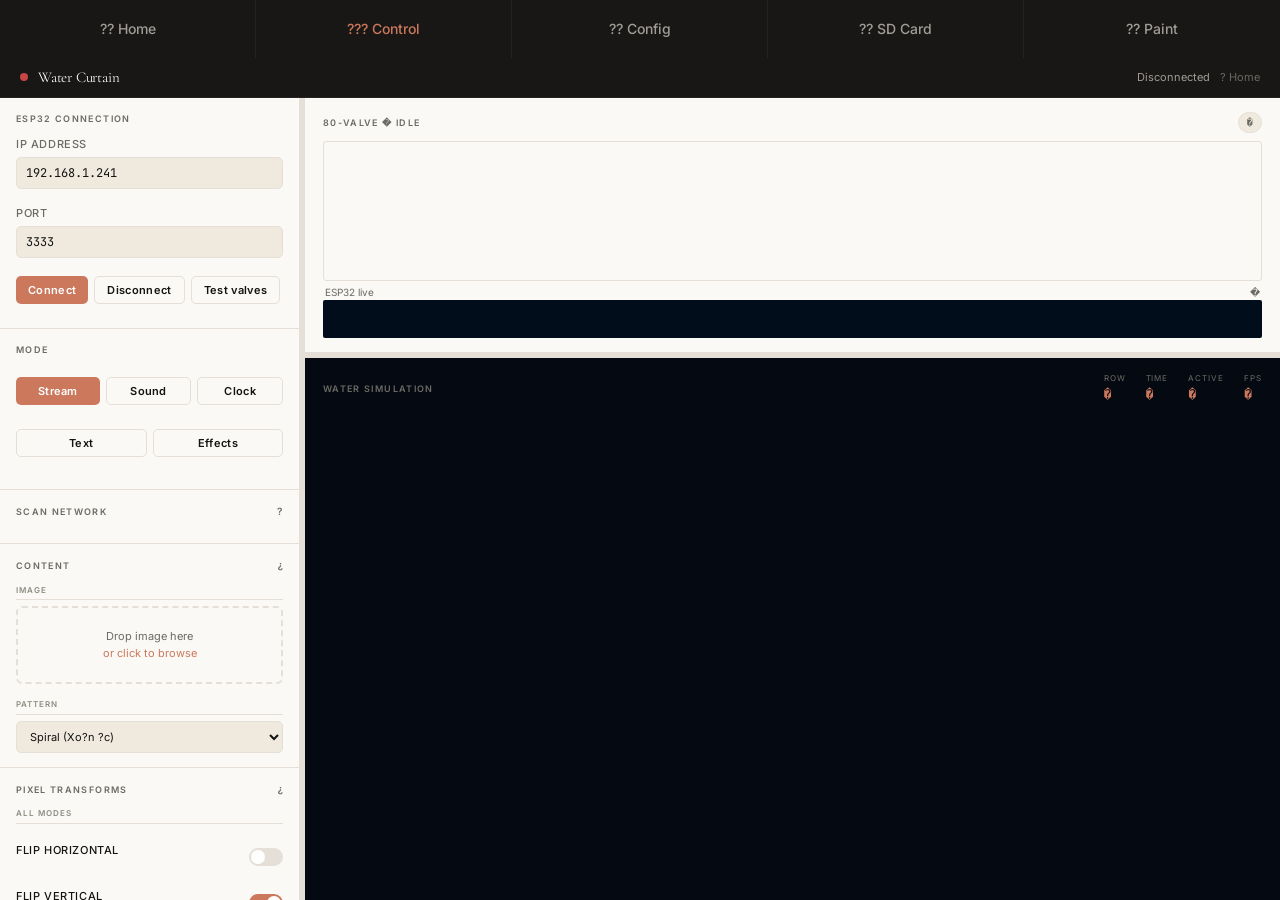
==== commit 6811edc4: "update effect" ====
--- a/control.html
+++ b/control.html
@@ -1,4 +1,4 @@
-﻿<!doctype html>
+<!doctype html>
 <html lang="vi">
   <head>
     <meta charset="UTF-8" />
@@ -96,7 +96,7 @@
         max-width: 480px;
         flex-shrink: 0;
       }
-      /* ── Resize handles ───────────────────────────────────── */
+      /* -- Resize handles ------------------------------------- */
       .resize-v {
         width: 5px;
         background: var(--border);
@@ -364,7 +364,7 @@
         overflow-y: auto;
         line-height: 1.8;
       }
-      /* ── Pump panel ── */
+      /* -- Pump panel -- */
       .pump-row { display:flex; align-items:center; gap:7px; font-size:11px; color:var(--text); padding:3px 0; }
       .pump-dot { width:9px; height:9px; border-radius:50%; background:var(--muted); flex-shrink:0; transition:background .3s; }
       .pump-dot.on  { background:#4caf8a; box-shadow:0 0 5px #4caf8a88; animation:pulse 2s infinite; }
@@ -500,11 +500,11 @@
   <body>
     <nav class="navbar">
       <ul>
-        <li><a href="home.html">🏠 Home</a></li>
-        <li><a href="control.html" class="active">🎛️ Control</a></li>
-        <li><a href="config.html">⚙️ Config</a></li>
-        <li><a href="sd.html">💾 SD Card</a></li>
-        <li><a href="paint.html">🎨 Paint</a></li>
+        <li><a href="home.html">?? Home</a></li>
+        <li><a href="control.html" class="active">??? Control</a></li>
+        <li><a href="config.html">?? Config</a></li>
+        <li><a href="sd.html">?? SD Card</a></li>
+        <li><a href="paint.html">?? Paint</a></li>
       </ul>
     </nav>
 
@@ -512,10 +512,10 @@
     <div style="background:var(--dark);padding:8px 20px;display:flex;align-items:center;gap:10px;border-bottom:1px solid rgba(255,255,255,0.06);flex-shrink:0;">
       <div id="conn-dot" class="dot"></div>
       <span style="font-family:var(--serif);font-size:15px;font-weight:400;color:var(--on-dark);letter-spacing:-0.2px;">Water Curtain</span>
-      <span id="mode-badge" class="badge" style="display:none;">—</span>
+      <span id="mode-badge" class="badge" style="display:none;">�</span>
       <span id="conn-label" style="font-size:11px;color:var(--on-dark-s);margin-left:auto;">Disconnected</span>
-      <span id="fw-badge" onclick="fetchFwVersion(document.getElementById('ip').value.trim())" title="Click để refresh" style="display:none;cursor:pointer;font-size:10px;padding:2px 6px;background:rgba(0,204,255,0.12);border:1px solid rgba(0,204,255,0.25);border-radius:3px;color:#00ccff;font-family:var(--mono);">—</span>
-      <a href="home.html" style="font-size:11px;color:var(--on-dark-s);text-decoration:none;opacity:.6;">← Home</a>
+      <span id="fw-badge" onclick="fetchFwVersion(document.getElementById('ip').value.trim())" title="Click d? refresh" style="display:none;cursor:pointer;font-size:10px;padding:2px 6px;background:rgba(0,204,255,0.12);border:1px solid rgba(0,204,255,0.25);border-radius:3px;color:#00ccff;font-family:var(--mono);">�</span>
+      <a href="home.html" style="font-size:11px;color:var(--on-dark-s);text-decoration:none;opacity:.6;">? Home</a>
     </div>
 
     <!-- Main Control Layout -->
@@ -527,9 +527,9 @@
           <div id="mqtt-picker" style="display:none; margin-bottom:8px;">
             <label>Device (MQTT)</label>
             <select id="mqtt-device-select" style="width:100%;padding:6px;background:var(--card);border:1px solid var(--border);color:var(--text);border-radius:4px;font-size:12px;">
-              <option value="">-- Chọn thiết bị --</option>
+              <option value="">-- Ch?n thi?t b? --</option>
             </select>
-            <div style="margin-top:4px;font-size:10px;color:var(--muted);">Streaming không khả dụng qua MQTT</div>
+            <div style="margin-top:4px;font-size:10px;color:var(--muted);">Streaming kh�ng kh? d?ng qua MQTT</div>
           </div>
           <!-- LAN direct (visible when http:// or file://) -->
           <div id="lan-form">
@@ -552,7 +552,7 @@
           </div>
         </div>
 
-        <!-- ── Mode Selector ── -->
+        <!-- -- Mode Selector -- -->
         <div class="sec">
           <div class="sec-title">Mode</div>
           <div style="display:flex;gap:6px;margin-bottom:4px;">
@@ -589,7 +589,7 @@
               </div>
             </div>
             <label style="font-size:11px;color:var(--muted);">
-              Size <span id="text-size-val">2</span>×
+              Size <span id="text-size-val">2</span>�
               <span style="font-size:10px;opacity:.6;">(pixel scale)</span>
             </label>
             <input type="range" id="text-size" min="1" max="8" value="2"
@@ -611,8 +611,8 @@
               <span style="font-size:10px;color:var(--muted)">pause per cycle</span>
             </div>
             <div style="display:flex;gap:6px;margin-top:8px;">
-              <button class="btn btn-primary btn-sm" onclick="runText()" style="flex:1">▶ Run</button>
-              <button class="btn btn-ghost btn-sm"   onclick="stopText()" style="flex:1">■ Stop</button>
+              <button class="btn btn-primary btn-sm" onclick="runText()" style="flex:1">? Run</button>
+              <button class="btn btn-ghost btn-sm"   onclick="stopText()" style="flex:1">� Stop</button>
             </div>
           </div>
           <div id="clock-opts" style="display:none;">
@@ -625,18 +625,18 @@
                    onchange="sendClockConfig()"
                    style="width:100%;margin-top:4px;accent-color:var(--primary);">
             <div style="margin-top:6px;font-size:10px;color:var(--muted);">
-              Slide ◀ slower rows (taller text) &nbsp;|&nbsp; ▶ faster rows (shorter text)
+              Slide ? slower rows (taller text) &nbsp;|&nbsp; ? faster rows (shorter text)
             </div>
             <div style="display:flex;gap:8px;align-items:center;margin-top:8px;">
               <label style="font-size:11px;white-space:nowrap;color:var(--muted)">Gap (ms)</label>
               <input type="number" id="clock-gap-ms" min="0" max="10000" value="1000"
                 style="width:64px;padding:3px 5px;font-size:11px;background:var(--card);border:1px solid var(--border);border-radius:4px;color:var(--text);text-align:center"
-                title="Thời gian nghỉ giữa các lần hiển thị (ms)"/>
-              <span style="font-size:10px;color:var(--muted)">chờ sau mỗi chu kỳ</span>
+                title="Th?i gian ngh? gi?a c�c l?n hi?n th? (ms)"/>
+              <span style="font-size:10px;color:var(--muted)">ch? sau m?i chu k?</span>
             </div>
             <div style="display:flex;gap:6px;margin-top:8px;">
-              <button class="btn btn-primary btn-sm" onclick="runClock()" style="flex:1">▶ Run</button>
-              <button class="btn btn-ghost btn-sm"   onclick="stopClock()" style="flex:1">■ Stop</button>
+              <button class="btn btn-primary btn-sm" onclick="runClock()" style="flex:1">? Run</button>
+              <button class="btn btn-ghost btn-sm"   onclick="stopClock()" style="flex:1">� Stop</button>
             </div>
           </div>
           <div id="sound-opts" style="display:none;">
@@ -661,27 +661,27 @@
             <label style="font-size:11px;color:var(--muted);margin-bottom:4px;display:block;">Pattern</label>
             <div style="display:flex;gap:4px;margin-bottom:4px;">
               <button class="btn btn-primary btn-sm" id="efx-rain"
-                      onclick="setEffectPattern('rain')"  style="flex:1;font-size:10px;">🌧 Mưa</button>
+                      onclick="setEffectPattern('rain')"  style="flex:1;font-size:10px;">?? Mua</button>
               <button class="btn btn-ghost btn-sm"   id="efx-wave"
-                      onclick="setEffectPattern('wave')"  style="flex:1;font-size:10px;">〰 Sóng</button>
+                      onclick="setEffectPattern('wave')"  style="flex:1;font-size:10px;">? S�ng</button>
               <button class="btn btn-ghost btn-sm"   id="efx-chase"
-                      onclick="setEffectPattern('chase')" style="flex:1;font-size:10px;">→ Đuổi</button>
+                      onclick="setEffectPattern('chase')" style="flex:1;font-size:10px;">? �u?i</button>
               <button class="btn btn-ghost btn-sm"   id="efx-pulse"
-                      onclick="setEffectPattern('pulse')" style="flex:1;font-size:10px;">◉ Nhịp</button>
+                      onclick="setEffectPattern('pulse')" style="flex:1;font-size:10px;">? Nh?p</button>
             </div>
             <div style="display:flex;gap:4px;margin-bottom:4px;">
               <button class="btn btn-ghost btn-sm" id="efx-heart"
-                      onclick="setEffectPattern('heart')"   style="flex:1;font-size:10px;">❤ Tim</button>
+                      onclick="setEffectPattern('heart')"   style="flex:1;font-size:10px;">? Tim</button>
               <button class="btn btn-ghost btn-sm" id="efx-star"
-                      onclick="setEffectPattern('star')"    style="flex:1;font-size:10px;">⭐ Sao</button>
+                      onclick="setEffectPattern('star')"    style="flex:1;font-size:10px;">? Sao</button>
               <button class="btn btn-ghost btn-sm" id="efx-music"
-                      onclick="setEffectPattern('music')"   style="flex:1;font-size:10px;">🎵 Nốt</button>
+                      onclick="setEffectPattern('music')"   style="flex:1;font-size:10px;">?? N?t</button>
               <button class="btn btn-ghost btn-sm" id="efx-diamond"
-                      onclick="setEffectPattern('diamond')" style="flex:1;font-size:10px;">♦ Kim</button>
+                      onclick="setEffectPattern('diamond')" style="flex:1;font-size:10px;">? Kim</button>
             </div>
             <div style="display:flex;gap:4px;margin-bottom:8px;">
               <button class="btn btn-ghost btn-sm" id="efx-script"
-                      onclick="setEffectPattern('script')" style="width:100%;font-size:10px;">🎬 Script ~2 phút</button>
+                      onclick="setEffectPattern('script')" style="width:100%;font-size:10px;">?? Script ~2 ph�t</button>
             </div>
             <label style="font-size:11px;color:var(--muted);">
               Speed <span id="efx-speed-val">50</span>
@@ -691,8 +691,8 @@
                    onchange="sendEffectConfig()"
                    style="width:100%;margin-top:4px;accent-color:var(--primary);">
             <div style="display:flex;gap:6px;margin-top:8px;">
-              <button class="btn btn-primary btn-sm" onclick="runEffect()" style="flex:1">▶ Run</button>
-              <button class="btn btn-ghost btn-sm"   onclick="stopEffect()" style="flex:1">■ Stop</button>
+              <button class="btn btn-primary btn-sm" onclick="runEffect()" style="flex:1">? Run</button>
+              <button class="btn btn-ghost btn-sm"   onclick="stopEffect()" style="flex:1">� Stop</button>
             </div>
           </div>
         </div>
@@ -700,33 +700,33 @@
         <div class="sec">
           <div class="sec-title collapsible" onclick="toggleSec('scan-body','scan-chev')">
             <span>Scan Network</span>
-            <span class="sec-chevron" id="scan-chev">▾</span>
+            <span class="sec-chevron" id="scan-chev">?</span>
           </div>
           <div class="sec-body collapsed" id="scan-body">
             <label>IP Range (192.168.1.x)</label>
             <div style="display:flex;gap:6px;align-items:center">
               <input type="number" id="scan-ip-from" value="1" min="1" max="254" style="flex:1" placeholder="From"/>
-              <span style="color:var(--muted);font-size:11px">—</span>
+              <span style="color:var(--muted);font-size:11px">�</span>
               <input type="number" id="scan-ip-to" value="254" min="1" max="254" style="flex:1" placeholder="To"/>
             </div>
             <div style="margin-top:8px;display:flex;gap:6px">
-              <button class="btn btn-primary btn-sm" onclick="scanESPNetwork()" style="flex:1">🔍 Scan</button>
-              <button class="btn btn-ghost btn-sm" onclick="scanBLENetwork()" style="flex:1">📡 BLE</button>
+              <button class="btn btn-primary btn-sm" onclick="scanESPNetwork()" style="flex:1">?? Scan</button>
+              <button class="btn btn-ghost btn-sm" onclick="scanBLENetwork()" style="flex:1">?? BLE</button>
             </div>
             <div id="scan-results" style="margin-top:8px;font-size:10px;background:var(--card);border:1px solid var(--border);border-radius:5px;padding:8px;display:none;max-height:100px;overflow-y:auto;"></div>
             <select id="scan-devices" style="width:100%;margin-top:8px;padding:7px 9px;background:var(--card);border:1px solid var(--border);color:var(--text);border-radius:5px;font-size:11px;" onchange="selectScannedESP(this.value)">
-              <option value="">— No devices found —</option>
+              <option value="">� No devices found �</option>
             </select>
           </div>
         </div>
 
-        <!-- Config Device removed — use the Config tab for device config -->
-
-        <!-- ─── Content ─── -->
+        <!-- Config Device removed � use the Config tab for device config -->
+
+        <!-- --- Content --- -->
         <div class="sec">
           <div class="sec-title collapsible" onclick="toggleSec('content-body','content-chev')">
             <span>Content</span>
-            <span class="sec-chevron open" id="content-chev">▾</span>
+            <span class="sec-chevron open" id="content-chev">?</span>
           </div>
           <div class="sec-body" id="content-body">
             <div class="subsec-label">Image</div>
@@ -737,22 +737,22 @@
             <img id="thumb-preview"/>
             <div class="subsec-label" style="margin-top:14px">Pattern</div>
             <select id="pattern-type" style="width:100%;padding:7px 9px;background:var(--card);border:1px solid var(--border);color:var(--text);border-radius:5px;font-size:11px" onchange="updatePatternPreview()">
-              <option value="spiral">Spiral (Xoắn ốc)</option>
-              <option value="wave">Wave (Uốn lượn)</option>
-              <option value="striped">Striped (Xen kẻ)</option>
-              <option value="checkerboard">Checkerboard (Bàn cờ)</option>
-              <option value="rain">Rain (Mưa)</option>
-              <option value="diagonal">Diagonal (Chéo)</option>
-              <option value="pulse">Pulse (Nhịp)</option>
+              <option value="spiral">Spiral (Xo?n ?c)</option>
+              <option value="wave">Wave (U?n lu?n)</option>
+              <option value="striped">Striped (Xen k?)</option>
+              <option value="checkerboard">Checkerboard (B�n c?)</option>
+              <option value="rain">Rain (Mua)</option>
+              <option value="diagonal">Diagonal (Ch�o)</option>
+              <option value="pulse">Pulse (Nh?p)</option>
             </select>
           </div>
         </div>
 
-        <!-- ─── Pixel Transforms ─── -->
+        <!-- --- Pixel Transforms --- -->
         <div class="sec">
           <div class="sec-title collapsible" onclick="toggleSec('px-body','px-chev')">
             <span>Pixel Transforms</span>
-            <span class="sec-chevron open" id="px-chev">▾</span>
+            <span class="sec-chevron open" id="px-chev">?</span>
           </div>
           <div class="sec-body" id="px-body">
             <div class="subsec-label">All modes</div>
@@ -786,13 +786,13 @@
               <input type="range" id="dil" min="0" max="5" value="1" step="1" oninput="onDil()"/>
             </div>
             <div style="margin-top:8px;display:flex;gap:6px">
-              <button class="btn btn-ghost btn-sm" onclick="reprocess()">↺ Reprocess</button>
+              <button class="btn btn-ghost btn-sm" onclick="reprocess()">? Reprocess</button>
               <button class="btn btn-ghost btn-sm" onclick="autoThreshold()">Auto</button>
             </div>
           </div>
         </div>
 
-        <!-- ─── Playback ─── -->
+        <!-- --- Playback --- -->
         <div class="sec">
           <div class="sec-title">Playback</div>
           <label>Frame interval (ms)</label>
@@ -816,43 +816,43 @@
             <span style="font-size:10px;color:var(--muted)">frames tall</span>
           </div>
           <div style="margin-top:8px" class="row2">
-            <div><label>Rows</label><input type="text" id="rows-d" value="—" readonly style="opacity:0.6"/></div>
-            <div><label>Frames</label><input type="text" id="frames-d" value="—" readonly style="opacity:0.6"/></div>
+            <div><label>Rows</label><input type="text" id="rows-d" value="�" readonly style="opacity:0.6"/></div>
+            <div><label>Frames</label><input type="text" id="frames-d" value="�" readonly style="opacity:0.6"/></div>
           </div>
           <div style="margin-top:10px;display:flex;gap:6px">
             <div id="lan-send-area" style="flex:1;min-width:0">
-              <button class="btn btn-primary btn-sm" id="btn-send" onclick="startStream()" disabled style="width:100%">▶ Image</button>
-            </div>
-            <button class="btn btn-primary btn-sm" id="btn-send-pattern" onclick="generateAndSendPattern()" style="flex:1">▶ Pattern</button>
-            <button class="btn btn-danger btn-sm" id="btn-stop-pattern" onclick="stopPatternLoop()" style="flex:1;display:none">⏹ Stop</button>
+              <button class="btn btn-primary btn-sm" id="btn-send" onclick="startStream()" disabled style="width:100%">? Image</button>
+            </div>
+            <button class="btn btn-primary btn-sm" id="btn-send-pattern" onclick="generateAndSendPattern()" style="flex:1">? Pattern</button>
+            <button class="btn btn-danger btn-sm" id="btn-stop-pattern" onclick="stopPatternLoop()" style="flex:1;display:none">? Stop</button>
           </div>
           <div style="margin-top:4px;display:flex;gap:6px">
             <button class="btn btn-ghost btn-sm" id="btn-sim" onclick="startSimOnly()" disabled style="flex:1">Sim Image</button>
             <button class="btn btn-ghost btn-sm" onclick="simulatePatternOnly()" style="flex:1">Sim Pattern</button>
           </div>
           <div style="margin-top:4px">
-            <button class="btn btn-ghost btn-sm" onclick="loadPaintFrames()" style="width:100%">🎨 Load Paint Frames</button>
+            <button class="btn btn-ghost btn-sm" onclick="loadPaintFrames()" style="width:100%">?? Load Paint Frames</button>
           </div>
           <div style="margin-top:4px">
-            <button class="btn btn-danger btn-sm" onclick="stopAll()" style="width:100%">■ Stop / All off</button>
+            <button class="btn btn-danger btn-sm" onclick="stopAll()" style="width:100%">� Stop / All off</button>
           </div>
           <div class="progress-bar" style="margin-top:6px"><div class="progress-fill" id="progress"></div></div>
           <div class="mode-notice" id="mqtt-stream-notice" style="display:none;margin-top:8px;">
-            <strong>MQTT mode</strong> — Fire-and-forget SET per frame.<br>
-            <strong>▶ Image</strong> = stream ảnh qua MQTT. <strong>▶ Pattern</strong> = pattern toán học.<br>
-            Dùng LAN (<code>http://</code>) để stream tốc độ cao.
-          </div>
-        </div>
-
-        <!-- ─── Frame Creator ─── -->
+            <strong>MQTT mode</strong> � Fire-and-forget SET per frame.<br>
+            <strong>? Image</strong> = stream ?nh qua MQTT. <strong>? Pattern</strong> = pattern to�n h?c.<br>
+            D�ng LAN (<code>http://</code>) d? stream t?c d? cao.
+          </div>
+        </div>
+
+        <!-- --- Frame Creator --- -->
         <div class="sec">
-          <div class="sec-title sec-toggle" onclick="toggleSec('creator-body',this)">Creator <span style="font-size:10px;opacity:.5">▼</span></div>
+          <div class="sec-title sec-toggle" onclick="toggleSec('creator-body',this)">Creator <span style="font-size:10px;opacity:.5">?</span></div>
           <div class="sec-body" id="creator-body" style="display:none">
             <div style="display:flex;gap:4px;flex-wrap:wrap;margin-bottom:7px">
-              <button class="btn btn-ghost btn-sm" onclick="loadCreatorFromPixelRows()" style="font-size:10px;flex:1">← Image</button>
-              <button class="btn btn-ghost btn-sm" onclick="loadCreatorFromPattern()" style="font-size:10px;flex:1">← Pattern</button>
+              <button class="btn btn-ghost btn-sm" onclick="loadCreatorFromPixelRows()" style="font-size:10px;flex:1">? Image</button>
+              <button class="btn btn-ghost btn-sm" onclick="loadCreatorFromPattern()" style="font-size:10px;flex:1">? Pattern</button>
               <label class="btn btn-ghost btn-sm" style="font-size:10px;flex:1;cursor:pointer;text-align:center">
-                ↑ Import<input type="file" accept=".json,.wfx" style="display:none" onchange="importCreatorFile(this.files[0])">
+                ? Import<input type="file" accept=".json,.wfx" style="display:none" onchange="importCreatorFile(this.files[0])">
               </label>
             </div>
             <div style="position:relative;border:1px solid var(--border);border-radius:4px;background:#010d1a;overflow:hidden">
@@ -864,22 +864,22 @@
             <div style="display:flex;gap:4px;margin-top:5px;align-items:center">
               <span style="font-size:10px;color:var(--muted);flex:1;font-family:var(--mono)" id="creator-info">0 rows</span>
               <button class="btn btn-ghost btn-sm" onclick="addCreatorRow()" title="Add blank row" style="font-size:11px;padding:2px 7px">+</button>
-              <button class="btn btn-ghost btn-sm" onclick="dupCreatorRow()" title="Duplicate selected" style="font-size:11px;padding:2px 7px">⧉</button>
-              <button class="btn btn-ghost btn-sm" onclick="delCreatorRow()" title="Delete selected" style="font-size:11px;padding:2px 7px">✕</button>
+              <button class="btn btn-ghost btn-sm" onclick="dupCreatorRow()" title="Duplicate selected" style="font-size:11px;padding:2px 7px">?</button>
+              <button class="btn btn-ghost btn-sm" onclick="delCreatorRow()" title="Delete selected" style="font-size:11px;padding:2px 7px">?</button>
             </div>
             <div style="display:flex;gap:4px;margin-top:6px">
-              <button class="btn btn-primary btn-sm" onclick="previewCreator()" style="flex:1;font-size:11px">▶ Preview</button>
-              <button class="btn btn-ghost btn-sm" id="btn-creator-send" onclick="sendCreatorToESP()" style="flex:1;font-size:11px">▲ Send</button>
+              <button class="btn btn-primary btn-sm" onclick="previewCreator()" style="flex:1;font-size:11px">? Preview</button>
+              <button class="btn btn-ghost btn-sm" id="btn-creator-send" onclick="sendCreatorToESP()" style="flex:1;font-size:11px">? Send</button>
             </div>
             <div style="display:flex;gap:4px;margin-top:4px">
-              <button class="btn btn-ghost btn-sm" onclick="exportCreatorJSON()" style="flex:1;font-size:11px">↓ .json</button>
-              <button class="btn btn-ghost btn-sm" onclick="exportCreatorBin()" style="flex:1;font-size:11px">↓ .bin</button>
+              <button class="btn btn-ghost btn-sm" onclick="exportCreatorJSON()" style="flex:1;font-size:11px">? .json</button>
+              <button class="btn btn-ghost btn-sm" onclick="exportCreatorBin()" style="flex:1;font-size:11px">? .bin</button>
               <button class="btn btn-ghost btn-sm" onclick="clearAllCreatorRows()" style="flex:1;font-size:11px;color:var(--danger)">Clear</button>
             </div>
           </div>
         </div>
 
-        <!-- ─── Physics ─── -->
+        <!-- --- Physics --- -->
         <div class="sec">
           <div class="sec-title">Physics</div>
           <label>Drop height (cm)</label>
@@ -887,7 +887,7 @@
           <div style="margin-top:8px"></div>
           <label>Sim speed</label>
           <input type="range" id="speed" min="0.1" max="4" step="0.1" value="1" oninput="updateSpeed()"/>
-          <div class="val-label" id="speed-lbl">1.0×</div>
+          <div class="val-label" id="speed-lbl">1.0�</div>
         </div>
 
         <div class="sec">
@@ -930,7 +930,7 @@
         <div class="sec">
           <div class="sec-title collapsible" onclick="toggleSec('test-body','test-chev')">
             <span>Test Mode</span>
-            <span class="sec-chevron" id="test-chev">▾</span>
+            <span class="sec-chevron" id="test-chev">?</span>
           </div>
           <div class="sec-body collapsed" id="test-body">
           <label>Test Bits Range</label>
@@ -951,20 +951,20 @@
               Build
             </button>
           </div>
-          <!-- ── Cascade Test ─────────────────────────────────── -->
+          <!-- -- Cascade Test ----------------------------------- -->
           <div style="margin-top:10px;padding:10px;background:var(--card);border-radius:6px;border:1px solid var(--border)">
             <div style="font-size:9px;font-weight:600;letter-spacing:.15em;text-transform:uppercase;color:var(--muted);margin-bottom:8px">
-              Cascade Test — sáng dần từ bit 0 → bit cuối
+              Cascade Test � s�ng d?n t? bit 0 ? bit cu?i
             </div>
             <div style="display:flex;gap:8px;align-items:flex-end">
 
-              <!-- Ô 1: số board, có nút +/− -->
+              <!-- � 1: s? board, c� n�t +/- -->
               <div style="flex:1;min-width:0">
                 <label style="font-size:10px;margin-bottom:4px">Boards</label>
                 <div style="display:flex;gap:3px;align-items:center">
                   <button class="btn btn-ghost btn-sm"
                     style="width:26px;padding:4px;font-size:13px;line-height:1"
-                    onclick="cascadeBoardsDelta(-1)">−</button>
+                    onclick="cascadeBoardsDelta(-1)">-</button>
                   <input type="number" id="cascade-boards" value="10" min="1" max="16"
                     style="text-align:center;padding:5px 2px;font-size:12px"
                     onchange="cascadeClamp()">
@@ -974,7 +974,7 @@
                 </div>
               </div>
 
-              <!-- Ô 2: slider delay 50–1000ms -->
+              <!-- � 2: slider delay 50�1000ms -->
               <div style="flex:2;min-width:0">
                 <label style="font-size:10px;margin-bottom:4px">
                   Delay
@@ -986,17 +986,17 @@
                   oninput="document.getElementById('cascade-delay-lbl').textContent=this.value+'ms'">
               </div>
 
-              <!-- Ô 3: chế độ + nút Test Signal -->
+              <!-- � 3: ch? d? + n�t Test Signal -->
               <div style="flex:1;min-width:0">
-                <label style="font-size:10px;margin-bottom:4px">Chế độ</label>
+                <label style="font-size:10px;margin-bottom:4px">Ch? d?</label>
                 <select id="cascade-mode" style="width:100%;padding:4px 5px;background:var(--card);border:1px solid var(--border);color:var(--text);border-radius:4px;font-size:10px;margin-bottom:4px">
-                  <option value="cascade">Bật dần</option>
-                  <option value="sequential">Bật lần lượt</option>
-                  <option value="all">Bật tất cả</option>
+                  <option value="cascade">B?t d?n</option>
+                  <option value="sequential">B?t l?n lu?t</option>
+                  <option value="all">B?t t?t c?</option>
                 </select>
                 <button class="btn btn-primary btn-sm" id="btn-cascade"
                   onclick="runCascadeTest()" style="width:100%;padding:7px 4px">
-                  ▶ Test Signal
+                  ? Test Signal
                 </button>
               </div>
 
@@ -1006,7 +1006,7 @@
               <div id="cascade-status" style="font-size:10px;color:var(--muted);margin-top:4px"></div>
             </div>
           </div>
-          <!-- ── End Cascade Test ──────────────────────────────── -->
+          <!-- -- End Cascade Test -------------------------------- -->
 
           <div id="test-bits-container" style="margin-top: 10px; display: none">
             <label>Select bits to activate:</label>
@@ -1025,7 +1025,7 @@
                 onclick="sendTestFrame()"
                 style="flex: 1"
               >
-                ▶ Send &amp; Hold
+                ? Send &amp; Hold
               </button>
               <button
                 class="btn btn-ghost btn-sm"
@@ -1048,7 +1048,7 @@
                 onclick="testBoardSequence()"
                 style="width: 100%"
               >
-                🔍 Test Board Sequence (1→10)
+                ?? Test Board Sequence (1?10)
               </button>
             </div>
           </div>
@@ -1058,7 +1058,7 @@
         <div class="sec">
           <div class="sec-title collapsible" onclick="toggleSec('data-body','data-chev')">
             <span>Data Management</span>
-            <span class="sec-chevron" id="data-chev">▾</span>
+            <span class="sec-chevron" id="data-chev">?</span>
           </div>
           <div class="sec-body collapsed" id="data-body">
 
@@ -1082,7 +1082,7 @@
               "
             >
               <span>Storage Used</span>
-              <span id="storage-used" style="color: var(--accent)">—</span>
+              <span id="storage-used" style="color: var(--accent)">�</span>
             </div>
             <div
               style="
@@ -1092,7 +1092,7 @@
               "
             >
               <span>Free Space</span>
-              <span id="storage-free" style="color: var(--success)">—</span>
+              <span id="storage-free" style="color: var(--success)">�</span>
             </div>
             <div
               style="
@@ -1130,7 +1130,7 @@
               id="file-list"
               style="color: var(--muted); text-align: center; padding: 10px 0"
             >
-              — No files loaded —
+              � No files loaded �
             </div>
           </div>
 
@@ -1141,22 +1141,22 @@
               onclick="loadStorageInfo()"
               style="flex: 1"
             >
-              🔄 Refresh
+              ?? Refresh
             </button>
             <button
               class="btn btn-ghost btn-sm"
               onclick="downloadCurrentAnimation()"
               style="flex: 1"
             >
-              ⬇ JSON
+              ? JSON
             </button>
             <button
               class="btn btn-primary btn-sm"
               onclick="exportBinaryEffect()"
               style="flex: 1"
-              title="Export binary .bin — upload lên SD Card page để phát"
+              title="Export binary .bin � upload l�n SD Card page d? ph�t"
             >
-              ⬇ .bin
+              ? .bin
             </button>
           </div>
 
@@ -1176,10 +1176,10 @@
             "
           >
             <div id="anim-info" style="line-height: 1.5">
-              <div>Frames: —</div>
-              <div>Rows: —</div>
-              <div>Boards: —</div>
-              <div>Total Size: —</div>
+              <div>Frames: �</div>
+              <div>Rows: �</div>
+              <div>Boards: �</div>
+              <div>Total Size: �</div>
             </div>
           </div>
 
@@ -1198,14 +1198,14 @@
                 onclick="backupAnimation()"
                 style="flex: 1; font-size: 10px"
               >
-                💾 Save Local
+                ?? Save Local
               </button>
               <button
                 class="btn btn-ghost btn-sm"
                 onclick="downloadAllAnimations()"
                 style="flex: 1; font-size: 10px"
               >
-                📦 Backup All
+                ?? Backup All
               </button>
             </div>
           </div>
@@ -1232,24 +1232,24 @@
                 margin-bottom: 6px;
               "
             >
-              <option value="">— Select file to delete —</option>
+              <option value="">� Select file to delete �</option>
             </select>
-            <button class="btn btn-danger btn-sm" onclick="deleteSelectedFile()" style="width:100%">🗑 Delete File</button>
+            <button class="btn btn-danger btn-sm" onclick="deleteSelectedFile()" style="width:100%">?? Delete File</button>
           </div>
           </div><!-- /sec-body data -->
         </div>
 
-        <!-- ── Admin / OTA ─────────────────────────────────── -->
+        <!-- -- Admin / OTA ----------------------------------- -->
         <div class="sec">
           <div class="sec-title collapsible" onclick="toggleSec('admin-body','admin-chev')" style="color:var(--muted)">
-            <span>🔒 Admin</span>
-            <span class="sec-chevron" id="admin-chev">▼</span>
+            <span>?? Admin</span>
+            <span class="sec-chevron" id="admin-chev">?</span>
           </div>
           <div class="sec-body collapsed" id="admin-body">
 
             <!-- Locked state: password prompt -->
             <div id="admin-locked">
-              <label style="margin-bottom:6px">Password để mở tính năng Admin</label>
+              <label style="margin-bottom:6px">Password d? m? t�nh nang Admin</label>
               <div style="display:flex;gap:6px">
                 <input type="password" id="admin-pw" placeholder="Enter password"
                   style="flex:1;padding:6px 8px;font-size:12px;background:var(--card);
@@ -1263,18 +1263,18 @@
             <!-- Unlocked state: admin features -->
             <div id="admin-unlocked" style="display:none">
               <div style="display:flex;justify-content:space-between;align-items:center;margin-bottom:10px">
-                <span style="font-size:10px;color:var(--success)">✓ Admin unlocked</span>
+                <span style="font-size:10px;color:var(--success)">? Admin unlocked</span>
                 <button class="btn btn-ghost btn-sm" onclick="adminLock()" style="font-size:9px;padding:2px 8px">Lock</button>
               </div>
 
               <!-- OTA Firmware Update -->
               <div class="subsec-label">Firmware Update (OTA)</div>
-              <label style="margin-top:6px">Chọn file firmware.bin</label>
+              <label style="margin-top:6px">Ch?n file firmware.bin</label>
               <input type="file" id="ota-file" accept=".bin"
                 style="display:block;width:100%;margin:4px 0 8px;font-size:11px;color:var(--text);
                        background:var(--card);border:1px solid var(--border);border-radius:4px;
                        padding:5px 8px;cursor:pointer">
-              <button class="btn btn-primary btn-sm" onclick="otaUpload()" style="width:100%">⬆ Upload &amp; Flash</button>
+              <button class="btn btn-primary btn-sm" onclick="otaUpload()" style="width:100%">? Upload &amp; Flash</button>
               <div id="ota-status" style="margin-top:8px;font-size:11px;display:none"></div>
               <div style="margin-top:6px;background:var(--card);border-radius:3px;height:6px;overflow:hidden;display:none" id="ota-prog-wrap">
                 <div id="ota-prog-bar" style="height:100%;width:0%;background:var(--accent);transition:width .2s"></div>
@@ -1284,11 +1284,11 @@
           </div>
         </div>
 
-        <!-- ─── Pump Control ─── -->
+        <!-- --- Pump Control --- -->
         <div class="sec">
           <div class="sec-title collapsible" onclick="toggleSec('pump-body','pump-chev')">
-            <span>💧 Pump</span>
-            <span id="pump-chev" class="sec-chevron">▾</span>
+            <span>?? Pump</span>
+            <span id="pump-chev" class="sec-chevron">?</span>
           </div>
           <div class="sec-body collapsed" id="pump-body">
 
@@ -1304,19 +1304,19 @@
             <div id="pump-auto-ui">
               <div class="pump-row">
                 <span class="pump-dot off" id="pdot-low"></span>
-                <span>Cảm biến mức thấp</span>
-                <span class="pump-tag" id="ptag-low">—</span>
+                <span>C?m bi?n m?c th?p</span>
+                <span class="pump-tag" id="ptag-low">�</span>
               </div>
               <div class="pump-row">
                 <span class="pump-dot off" id="pdot-high"></span>
-                <span>Cảm biến mức cao</span>
-                <span class="pump-tag" id="ptag-high">—</span>
+                <span>C?m bi?n m?c cao</span>
+                <span class="pump-tag" id="ptag-high">�</span>
               </div>
               <div style="border-top:1px solid var(--border);margin:5px 0;"></div>
               <div class="pump-row">
                 <span class="pump-dot off" id="pdot-pump"></span>
-                <span style="font-weight:600;">Máy bơm</span>
-                <span class="pump-tag" id="ptag-pump">—</span>
+                <span style="font-weight:600;">M�y bom</span>
+                <span class="pump-tag" id="ptag-pump">�</span>
               </div>
             </div>
 
@@ -1324,20 +1324,20 @@
             <div id="pump-manual-ui" style="display:none">
               <div class="pump-row" style="margin-bottom:6px;">
                 <span class="pump-dot off" id="pdot-pump-m"></span>
-                <span style="font-weight:600;">Máy bơm</span>
-                <span class="pump-tag" id="ptag-pump-m">—</span>
+                <span style="font-weight:600;">M�y bom</span>
+                <span class="pump-tag" id="ptag-pump-m">�</span>
               </div>
               <div style="display:flex;gap:4px;">
                 <button class="btn btn-primary btn-sm" style="flex:1;"
-                        onclick="sendPumpCmd('on')">▶ BẬT</button>
+                        onclick="sendPumpCmd('on')">? B?T</button>
                 <button class="btn btn-danger btn-sm" style="flex:1;"
-                        onclick="sendPumpCmd('off')">■ TẮT</button>
+                        onclick="sendPumpCmd('off')">� T?T</button>
               </div>
             </div>
 
             <div id="pump-status-line"
                  style="margin-top:6px;font-size:9px;color:var(--muted);font-family:var(--mono);">
-              Chưa có dữ liệu
+              Chua c� d? li?u
             </div>
           </div>
         </div>
@@ -1348,3907 +1348,47 @@
         </div>
       </div>
 
-      <div class="resize-v" id="v-handle" title="Kéo để thay đổi chiều rộng"></div>
+      <div class="resize-v" id="v-handle" title="K�o d? thay d?i chi?u r?ng"></div>
 
       <div class="panel-right">
         <div class="panel-preview">
           <div class="preview-hdr">
-            <span class="preview-title" id="preview-title">80-valve — idle</span>
-            <span class="badge" id="dim-badge">—</span>
+            <span class="preview-title" id="preview-title">80-valve � idle</span>
+            <span class="badge" id="dim-badge">�</span>
           </div>
           <canvas id="pixel-canvas" height="44"></canvas>
-          <!-- Live valve state — driven by ESP32 broadcast, not local simulation -->
+          <!-- Live valve state � driven by ESP32 broadcast, not local simulation -->
           <div style="display:flex;justify-content:space-between;align-items:center;
                       margin-top:4px;padding:0 2px;font-size:10px;color:var(--muted);">
             <span>ESP32 live</span>
-            <span id="live-active-count">—</span>
+            <span id="live-active-count">�</span>
           </div>
           <canvas id="live-bar" height="12"
                   style="width:100%;display:block;background:#010d1a;border-radius:2px;"></canvas>
         </div>
-        <div class="resize-h" id="h-handle" title="Kéo để thay đổi chiều cao"></div>
+        <div class="resize-h" id="h-handle" title="K�o d? thay d?i chi?u cao"></div>
         <div class="panel-sim">
           <div class="sim-hdr">
             <span class="preview-title">Water simulation</span>
             <div class="stats">
               <div class="stat">
                 <span class="stat-label">Row</span
-                ><span class="stat-val" id="s-row">—</span>
+                ><span class="stat-val" id="s-row">�</span>
               </div>
               <div class="stat">
                 <span class="stat-label">Time</span
-                ><span class="stat-val" id="s-time">—</span>
+                ><span class="stat-val" id="s-time">�</span>
               </div>
               <div class="stat">
                 <span class="stat-label">Active</span
-                ><span class="stat-val" id="s-active">—</span>
+                ><span class="stat-val" id="s-active">�</span>
               </div>
               <div class="stat">
                 <span class="stat-label">FPS</span
-                ><span class="stat-val" id="s-fps">—</span>
-              </div>
-            </div>
-          </div>
-<canvas id="sim-canvas"></canvas>
-        </div>
-      </div>
-    </div>
-
-    <script>
-      let numBoards = 10;
-      let VALVES = numBoards * 8;
-      let CHIPS = numBoards;
-
-      // ── Live valve state (from ESP32 broadcast) ──────────────
-      let liveValveBits = null;  // Uint8Array(CHIPS) | null
-
-      // Live simulation (sound / clock modes)
-      let liveColIv        = null;   // Array<{vOpen,vClose}[]> — written by _onLiveValves
-      let liveSimRunning   = false;
-      let liveSimStartTime = 0;
-      let livePrevBits     = null;   // Uint8Array — previous frame for edge detection
-      let _clockSimTimer   = null;   // setInterval handle for local clock driver
-      let _effectTimer     = null;   // setInterval handle for local effect driver
-      let _scriptTimeout   = null;   // setTimeout handle for script sequencer
-      let _effectPattern   = 'rain'; // current effect pattern name
-
-      // Shape-scan shared state (used by heart/star/music/diamond sims)
-      let _shapeRow = 0, _shapeNextRowAt = 0;
-      let _shapeInGap = false, _shapeGapEnd = 0;
-
-      // Convert packed-bits row (Uint8Array, MSB-first) → per-valve boolean array
-      function _bitsToPixelRow(bits) {
-        const row = new Array(VALVES);
-        for (let v = 0; v < VALVES; v++) row[v] = (bits[v >> 3] >> (7 - (v & 7))) & 1;
-        return row;
-      }
-
-      // Apply active pixel transforms (flipH, flipV, invert) to an array of Uint8Array rows.
-      // Used for pattern and image-loop modes so all transforms are consistent.
-      function _applyPixelTransforms(rows) {
-        if (!rows.length) return rows;
-        let out = rows.map(r => new Uint8Array(r));
-        if (optInv) {
-          out = out.map(row => {
-            const r = new Uint8Array(row.length);
-            for (let i = 0; i < row.length; i++) r[i] = ~row[i] & 0xFF;
-            return r;
-          });
-        }
-        if (optFlipH) {
-          out = out.map(row => {
-            const n = row.length * 8;
-            const r = new Uint8Array(row.length);
-            for (let v = 0; v < n; v++) {
-              const bit = (row[v >> 3] >> (7 - (v & 7))) & 1;
-              const vf  = n - 1 - v;
-              if (bit) r[vf >> 3] |= (1 << (7 - (vf & 7)));
-            }
-            return r;
-          });
-        }
-        if (optFlipV) out = out.slice().reverse();
-        return out;
-      }
-
-      // ── JS clock font (identical to firmware clock_mode.h) ───
-      const _CLOCK_FONT = [
-        [0x0E,0x11,0x11,0x11,0x11,0x11,0x0E], // 0
-        [0x04,0x0C,0x04,0x04,0x04,0x04,0x0E], // 1
-        [0x0E,0x11,0x01,0x06,0x08,0x10,0x1F], // 2
-        [0x0E,0x11,0x01,0x06,0x01,0x11,0x0E], // 3
-        [0x02,0x06,0x0A,0x12,0x1F,0x02,0x02], // 4
-        [0x1F,0x10,0x1E,0x01,0x01,0x11,0x0E], // 5
-        [0x0E,0x10,0x10,0x1E,0x11,0x11,0x0E], // 6
-        [0x1F,0x01,0x02,0x04,0x08,0x08,0x08], // 7
-        [0x0E,0x11,0x11,0x0E,0x11,0x11,0x0E], // 8
-        [0x0E,0x11,0x11,0x0F,0x01,0x02,0x0C], // 9
-        [0x00,0x04,0x04,0x00,0x04,0x04,0x00], // :
-        [0x00,0x00,0x1F,0x00,0x1F,0x00,0x00], // - (no sync)
-      ];
-
-      function _renderClockRow(row, h, m) {
-        const FONT_W = 5, SCALE = 2, CHAR_W = FONT_W * SCALE, GAP = 2;
-        const xOff  = Math.floor((VALVES - (5 * CHAR_W + 4 * GAP)) / 2);
-        const chars = [Math.floor(h / 10), h % 10, 10, Math.floor(m / 10), m % 10];
-        const bits  = new Uint8Array(CHIPS);
-        let x = xOff;
-        for (const c of chars) {
-          const fRow = _CLOCK_FONT[c][row];
-          for (let px = 0; px < FONT_W; px++) {
-            if ((fRow >> (FONT_W - 1 - px)) & 1) {
-              for (let s = 0; s < SCALE; s++) {
-                const v = x + px * SCALE + s;
-                if (v >= 0 && v < VALVES) bits[v >> 3] |= 1 << (7 - (v & 7));
-              }
-            }
-          }
-          x += CHAR_W + GAP;
-        }
-        return bits;
-      }
-
-      // ── JS text font (identical to firmware text_mode.h) ────
-      const _TEXT_FONT = {
-        32:[0x00,0x00,0x00,0x00,0x00,0x00,0x00], // ' '
-        33:[0x04,0x04,0x04,0x04,0x04,0x00,0x04], // !
-        44:[0x00,0x00,0x00,0x00,0x04,0x04,0x08], // ,
-        45:[0x00,0x00,0x00,0x1F,0x00,0x00,0x00], // -
-        46:[0x00,0x00,0x00,0x00,0x00,0x00,0x04], // .
-        47:[0x00,0x01,0x02,0x04,0x08,0x10,0x00], // /
-        48:[0x0E,0x11,0x11,0x11,0x11,0x11,0x0E], // 0
-        49:[0x04,0x0C,0x04,0x04,0x04,0x04,0x0E], // 1
-        50:[0x0E,0x11,0x01,0x06,0x08,0x10,0x1F], // 2
-        51:[0x0E,0x11,0x01,0x06,0x01,0x11,0x0E], // 3
-        52:[0x02,0x06,0x0A,0x12,0x1F,0x02,0x02], // 4
-        53:[0x1F,0x10,0x1E,0x01,0x01,0x11,0x0E], // 5
-        54:[0x0E,0x10,0x10,0x1E,0x11,0x11,0x0E], // 6
-        55:[0x1F,0x01,0x02,0x04,0x08,0x08,0x08], // 7
-        56:[0x0E,0x11,0x11,0x0E,0x11,0x11,0x0E], // 8
-        57:[0x0E,0x11,0x11,0x0F,0x01,0x02,0x0C], // 9
-        58:[0x00,0x04,0x04,0x00,0x04,0x04,0x00], // :
-        63:[0x0E,0x11,0x01,0x02,0x04,0x00,0x04], // ?
-        65:[0x0E,0x11,0x11,0x1F,0x11,0x11,0x11], // A
-        66:[0x1E,0x11,0x11,0x1E,0x11,0x11,0x1E], // B
-        67:[0x0E,0x11,0x10,0x10,0x10,0x11,0x0E], // C
-        68:[0x1C,0x12,0x11,0x11,0x11,0x12,0x1C], // D
-        69:[0x1F,0x10,0x10,0x1E,0x10,0x10,0x1F], // E
-        70:[0x1F,0x10,0x10,0x1E,0x10,0x10,0x10], // F
-        71:[0x0E,0x11,0x10,0x13,0x11,0x11,0x0E], // G
-        72:[0x11,0x11,0x11,0x1F,0x11,0x11,0x11], // H
-        73:[0x0E,0x04,0x04,0x04,0x04,0x04,0x0E], // I
-        74:[0x07,0x02,0x02,0x02,0x02,0x12,0x0C], // J
-        75:[0x11,0x12,0x14,0x18,0x14,0x12,0x11], // K
-        76:[0x10,0x10,0x10,0x10,0x10,0x10,0x1F], // L
-        77:[0x11,0x1B,0x15,0x11,0x11,0x11,0x11], // M
-        78:[0x11,0x19,0x15,0x13,0x11,0x11,0x11], // N
-        79:[0x0E,0x11,0x11,0x11,0x11,0x11,0x0E], // O
-        80:[0x1E,0x11,0x11,0x1E,0x10,0x10,0x10], // P
-        81:[0x0E,0x11,0x11,0x11,0x15,0x13,0x0F], // Q
-        82:[0x1E,0x11,0x11,0x1E,0x14,0x12,0x11], // R
-        83:[0x0E,0x11,0x10,0x0E,0x01,0x11,0x0E], // S
-        84:[0x1F,0x04,0x04,0x04,0x04,0x04,0x04], // T
-        85:[0x11,0x11,0x11,0x11,0x11,0x11,0x0E], // U
-        86:[0x11,0x11,0x11,0x11,0x0A,0x0A,0x04], // V
-        87:[0x11,0x11,0x11,0x15,0x15,0x1B,0x11], // W
-        88:[0x11,0x0A,0x04,0x04,0x04,0x0A,0x11], // X
-        89:[0x11,0x11,0x0A,0x04,0x04,0x04,0x04], // Y
-        90:[0x1F,0x01,0x02,0x04,0x08,0x10,0x1F], // Z
-      };
-
-      function _textFontRow(charCode, row) {
-        const c = (charCode >= 97 && charCode <= 122) ? charCode - 32 : charCode;
-        const d = _TEXT_FONT[c];
-        return d ? d[row] : 0;
-      }
-
-      // Render one row of text at given xStart (valve coordinate of text bitmap start)
-      function _renderTextRow(row, text, xStart, scale = 2) {
-        const FONT_W = 5, GAP = 2;
-        const CHAR_W = FONT_W * scale;
-        const STEP   = CHAR_W + GAP;
-        const bits   = new Uint8Array(CHIPS);
-        const totalW = text.length > 0 ? text.length * STEP - GAP : 0;
-        for (let v = 0; v < VALVES; v++) {
-          const tX      = v - xStart;
-          if (tX < 0 || tX >= totalW) continue;
-          const slot    = Math.floor(tX / STEP);
-          const charOff = tX % STEP;
-          if (charOff >= CHAR_W) continue;
-          const px   = Math.floor(charOff / scale);
-          const fRow = _textFontRow(text.charCodeAt(slot), row);
-          if ((fRow >> (FONT_W - 1 - px)) & 1) bits[v >> 3] |= (1 << (7 - (v & 7)));
-        }
-        return bits;
-      }
-
-      // Render one row of a single character at large scale (70 valves, centered)
-      function _renderTextBigRow(row, charCode) {
-        const FONT_W = 5, BIG_SCALE = 14, BIG_W = FONT_W * BIG_SCALE;
-        const xOff = Math.floor((VALVES - BIG_W) / 2);
-        const bits  = new Uint8Array(CHIPS);
-        const fRow  = _textFontRow(charCode, row);
-        for (let px = 0; px < FONT_W; px++) {
-          if ((fRow >> (FONT_W - 1 - px)) & 1) {
-            for (let s = 0; s < BIG_SCALE; s++) {
-              const v = xOff + px * BIG_SCALE + s;
-              if (v >= 0 && v < VALVES) bits[v >> 3] |= (1 << (7 - (v & 7)));
-            }
-          }
-        }
-        return bits;
-      }
-
-      function _applyTextTransforms(bits) {
-        if (optFlipH) {
-          const fl = new Uint8Array(CHIPS);
-          for (let v = 0; v < VALVES; v++) {
-            if ((bits[v >> 3] >> (7 - (v & 7))) & 1)
-              fl[(VALVES - 1 - v) >> 3] |= 1 << (7 - ((VALVES - 1 - v) & 7));
-          }
-          bits = fl;
-        }
-        if (optInv) bits = bits.map(b => (~b) & 0xFF);
-        return bits;
-      }
-
-      // ── Smooth text simulation (per-column timing with linear regression) ──
-      function _textSmoothFit(bm, c, baseRow, radius) {
-        // Weighted linear regression on neighboring columns → fractional row at c
-        let sw=0, sx=0, sy=0, sxx=0, sxy=0, n=0;
-        for (let dc = -radius; dc <= radius; dc++) {
-          const cc = c + dc;
-          if (cc < 0 || cc >= VALVES) continue;
-          let bestR = -1, bestD = radius + 3;
-          for (let r = Math.max(0, baseRow-radius-1); r < Math.min(bm.length, baseRow+radius+2); r++) {
-            if ((bm[r][cc >> 3] >> (7-(cc&7))) & 1) {
-              const d = Math.abs(r - baseRow);
-              if (d < bestD) { bestD = d; bestR = r; }
-            }
-          }
-          if (bestR < 0) continue;
-          const w = 1 / (Math.abs(dc) + 1);
-          sw  += w;  sx  += w*dc;  sy  += w*bestR;
-          sxx += w*dc*dc;  sxy += w*dc*bestR;  n++;
-        }
-        if (n < 2) return baseRow;
-        const det = sw*sxx - sx*sx;
-        return Math.abs(det) < 1e-6 ? sy/sw : (sxx*sy - sx*sxy) / det;
-      }
-
-      function startTextLocalSim(rowMs, gapMs, text, scale = 2) {
-        if (_clockSimTimer) { clearInterval(_clockSimTimer); _clockSimTimer = null; }
-        if (!liveSimRunning) startLiveSimulation();
-
-        scale = Math.max(1, Math.min(8, scale));
-        text  = text.toUpperCase();
-
-        const FONT_H = 7, BLANK = 4, FONT_W = 5, GAP = 2;
-        const CHAR_W      = FONT_W * scale;
-        const totalFontR  = FONT_H * scale;
-        const totalW      = text.length > 0 ? text.length * (CHAR_W + GAP) - GAP : 0;
-        const needsScroll = !_textPerChar && totalW > VALVES * 1.5;
-        const cycleMs     = (totalFontR + BLANK) * rowMs + Math.max(0, gapMs);
-
-        let xStart  = needsScroll ? 0 : Math.floor((VALVES - totalW) / 2);
-        let charIdx = 0;
-
-        // Build full scaled bitmap for current text/xStart/charIdx
-        function buildBitmap() {
-          const bm = [];
-          for (let r = 0; r < totalFontR; r++) {
-            const fontRow   = Math.floor(r / scale);
-            const renderRow = optFlipV ? (FONT_H - 1 - fontRow) : fontRow;
-            let row = _textPerChar
-              ? _renderTextBigRow(renderRow, text.charCodeAt(charIdx))
-              : _renderTextRow(renderRow, text, xStart, scale);
-            row = _applyTextTransforms(row);
-            bm.push(row);
-          }
-          return bm;
-        }
-
-        // Schedule one display cycle: compute per-column smooth intervals → liveColIv
-        function scheduleCycle(t0) {
-          const bm = buildBitmap();
-          renderFramePreview(bm[0], `text smooth scale=${scale}`);
-
-          for (let c = 0; c < VALVES; c++) {
-            let runStart = -1;
-            for (let r = 0; r <= totalFontR; r++) {
-              const on = r < totalFontR ? (bm[r][c>>3] >> (7-(c&7))) & 1 : 0;
-              if (on && runStart < 0) {
-                runStart = r;
-              } else if (!on && runStart >= 0) {
-                const duration = (r - runStart) * rowMs;
-                // smooth: find fractional row position via local linear fit
-                const frac    = _textSmoothFit(bm, c, runStart, 5);
-                const openMs  = t0 + Math.max(0, Math.round(frac * rowMs));
-                liveColIv[c].push({ vOpen: openMs, vClose: openMs + duration });
-                runStart = -1;
-              }
-            }
-          }
-        }
-
-        // First cycle
-        scheduleCycle(performance.now() - liveSimStartTime);
-
-        // Repeating cycles
-        _clockSimTimer = setInterval(() => {
-          if (!liveSimRunning) { clearInterval(_clockSimTimer); _clockSimTimer = null; return; }
-          if (_textPerChar) {
-            charIdx = (charIdx + 1) % (text.length || 1);
-          } else if (needsScroll) {
-            xStart -= CHAR_W + GAP;
-            if (xStart <= -totalW) xStart = VALVES;
-          }
-          scheduleCycle(performance.now() - liveSimStartTime);
-        }, cycleMs);
-      }
-
-      // Drive liveColIv with local clock — works in LAN and MQTT modes
-      // gapMs: extra blank time between cycles (mirrors firmware setCycleGap)
-      function startClockLocalSim(rowMs, gapMs = 0) {
-        if (_clockSimTimer) { clearInterval(_clockSimTimer); _clockSimTimer = null; }
-        if (!liveSimRunning) startLiveSimulation();
-        const FONT_H = 7, BLANK = 4;
-        // Extra blank ticks to represent gap (each tick = rowMs ms)
-        const gapTicks = gapMs > 0 ? Math.max(1, Math.round(gapMs / rowMs)) : 0;
-        const totalTicks = FONT_H + BLANK + gapTicks;
-        let rowIdx = 0;
-        _clockSimTimer = setInterval(() => {
-          if (!liveSimRunning) { clearInterval(_clockSimTimer); _clockSimTimer = null; return; }
-          const elapsed = performance.now() - liveSimStartTime;
-          let displayBits;
-          if (rowIdx < FONT_H) {
-            const t = new Date();
-            // flipV: render mirrored row index
-            const renderRow = optFlipV ? (FONT_H - 1 - rowIdx) : rowIdx;
-            let bits = _renderClockRow(renderRow, t.getHours(), t.getMinutes());
-            // mirrorH: flip horizontally
-            if (optFlipH) {
-              const r = new Uint8Array(CHIPS);
-              for (let v = 0; v < VALVES; v++) {
-                if ((bits[v >> 3] >> (7 - (v & 7))) & 1) {
-                  const vf = VALVES - 1 - v;
-                  r[vf >> 3] |= 1 << (7 - (vf & 7));
-                }
-              }
-              bits = r;
-            }
-            // invert: flip all bits
-            if (optInv) bits = bits.map(b => (~b) & 0xFF);
-            for (let v = 0; v < VALVES; v++) {
-              if ((bits[v >> 3] >> (7 - (v & 7))) & 1)
-                liveColIv[v].push({ vOpen: elapsed, vClose: elapsed + rowMs });
-            }
-            displayBits = bits;
-            renderFramePreview(bits, `clock row ${rowIdx + 1}/${FONT_H}`);
-          } else {
-            // blank / gap rows
-            displayBits = optInv ? new Uint8Array(CHIPS).fill(0xFF) : new Uint8Array(CHIPS);
-            if (optInv) {
-              for (let v = 0; v < VALVES; v++)
-                liveColIv[v].push({ vOpen: elapsed, vClose: elapsed + rowMs });
-            }
-            renderFramePreview(displayBits, rowIdx < FONT_H + 4 ? 'clock — blank' : 'clock — gap');
-          }
-          rowIdx = (rowIdx + 1) % totalTicks;
-        }, rowMs);
-      }
-
-      // ── Shape scan helper ────────────────────────────────────────
-      // shapeFn(col, row, nRows) → bool. rowMs ~ speed.
-      function _startShapeSimHelper(shapeFn, nRows, speed) {
-        if (!liveSimRunning) startLiveSimulation();
-        const rowMs = Math.round(200 - speed * 1.4);
-        const gapMs = 2000;
-        _shapeRow = 0;
-        _shapeNextRowAt = performance.now() - liveSimStartTime;
-        _shapeInGap = false;
-        _shapeGapEnd = 0;
-
-        _effectTimer = setInterval(() => {
-          if (!liveSimRunning) { clearInterval(_effectTimer); _effectTimer = null; return; }
-          const now = performance.now() - liveSimStartTime;
-          if (_shapeInGap) {
-            if (now >= _shapeGapEnd) { _shapeInGap = false; _shapeRow = 0; _shapeNextRowAt = now; }
-            return;
-          }
-          if (now < _shapeNextRowAt) return;
-          for (let col = 0; col < VALVES; col++) {
-            if (shapeFn(col, _shapeRow, nRows))
-              liveColIv[col].push({ vOpen: _shapeNextRowAt, vClose: _shapeNextRowAt + rowMs });
-          }
-          _shapeRow++;
-          _shapeNextRowAt += rowMs;
-          if (_shapeRow >= nRows) {
-            _shapeInGap = true;
-            _shapeGapEnd = _shapeNextRowAt + gapMs;
-          }
-        }, 20);
-      }
-
-      // ── Script sequencer ─────────────────────────────────────────
-      function startScriptLocalSim() {
-        const STEPS = [
-          { name: 'rain',    dur: 12000, speed: 40 },
-          { name: 'heart',   dur: 15000, speed: 50 },
-          { name: 'wave',    dur: 10000, speed: 55 },
-          { name: 'star',    dur: 15000, speed: 50 },
-          { name: 'chase',   dur: 10000, speed: 65 },
-          { name: 'music',   dur: 15000, speed: 50 },
-          { name: 'pulse',   dur:  8000, speed: 70 },
-          { name: 'diamond', dur: 10000, speed: 50 },
-          { name: 'rain',    dur: 10000, speed: 75 },
-          { name: 'wave',    dur:  8000, speed: 75 },
-          { name: 'heart',   dur: 12000, speed: 40 },
-        ];
-        let idx = 0;
-        function runStep() {
-          if (!liveSimRunning) return;
-          const s = STEPS[idx];
-          log(`Script step ${idx + 1}/${STEPS.length}: ${s.name} (${s.dur/1000}s)`, 'log-ok');
-          startEffectLocalSim(s.name, s.speed);
-          idx = (idx + 1) % STEPS.length;
-          _scriptTimeout = setTimeout(runStep, s.dur);
-        }
-        runStep();
-      }
-
-      // ── Local effect simulation ──────────────────────────────────
-      function startEffectLocalSim(name, speed) {
-        if (_effectTimer) { clearInterval(_effectTimer); _effectTimer = null; }
-        if (!liveSimRunning) startLiveSimulation();
-        const TICK = 20; // ms
-
-        if (name === 'rain') {
-          const openMs  = Math.round(200 - speed * 1.2);
-          const coolMin = Math.round(400 - speed * 3.7);
-          const coolMax = Math.round(2000 - speed * 19);
-          const nextAt  = Array.from({ length: VALVES }, () =>
-            performance.now() - liveSimStartTime + Math.random() * Math.max(coolMax, 100)
-          );
-          _effectTimer = setInterval(() => {
-            if (!liveSimRunning) { clearInterval(_effectTimer); _effectTimer = null; return; }
-            const now = performance.now() - liveSimStartTime;
-            for (let col = 0; col < VALVES; col++) {
-              if (now >= nextAt[col]) {
-                liveColIv[col].push({ vOpen: now, vClose: now + openMs });
-                nextAt[col] = now + openMs + coolMin + Math.random() * Math.max(coolMax - coolMin, 10);
-              }
-            }
-          }, TICK);
-
-        } else if (name === 'wave') {
-          const periodMs  = Math.round(3000 - speed * 27);
-          const omega     = (2 * Math.PI) / periodMs;
-          const k         = (2 * Math.PI * 2) / VALVES; // 2 wave crests
-          _effectTimer = setInterval(() => {
-            if (!liveSimRunning) { clearInterval(_effectTimer); _effectTimer = null; return; }
-            const now = performance.now() - liveSimStartTime;
-            for (let col = 0; col < VALVES; col++) {
-              const shouldOpen = Math.sin(omega * now - k * col) > 0;
-              const iv = liveColIv[col].find(x => x.vClose === Infinity);
-              if (shouldOpen && !iv)  liveColIv[col].push({ vOpen: now, vClose: Infinity });
-              else if (!shouldOpen && iv) iv.vClose = now;
-            }
-          }, TICK);
-
-        } else if (name === 'chase') {
-          const periodMs = Math.round(4000 - speed * 36);
-          const bandW    = Math.round(VALVES * 0.2); // 16 columns
-          _effectTimer = setInterval(() => {
-            if (!liveSimRunning) { clearInterval(_effectTimer); _effectTimer = null; return; }
-            const now = performance.now() - liveSimStartTime;
-            const pos = Math.floor((now % periodMs) / periodMs * VALVES);
-            for (let col = 0; col < VALVES; col++) {
-              const dist = ((col - pos) % VALVES + VALVES) % VALVES;
-              const shouldOpen = dist < bandW;
-              const iv = liveColIv[col].find(x => x.vClose === Infinity);
-              if (shouldOpen && !iv)  liveColIv[col].push({ vOpen: now, vClose: Infinity });
-              else if (!shouldOpen && iv) iv.vClose = now;
-            }
-          }, TICK);
-
-        } else if (name === 'pulse') {
-          const periodMs = Math.round(3000 - speed * 27);
-          const dutyFrac = 0.40;
-          _effectTimer = setInterval(() => {
-            if (!liveSimRunning) { clearInterval(_effectTimer); _effectTimer = null; return; }
-            const now        = performance.now() - liveSimStartTime;
-            const shouldOpen = (now % periodMs) < periodMs * dutyFrac;
-            for (let col = 0; col < VALVES; col++) {
-              const iv = liveColIv[col].find(x => x.vClose === Infinity);
-              if (shouldOpen && !iv)  liveColIv[col].push({ vOpen: now, vClose: Infinity });
-              else if (!shouldOpen && iv) iv.vClose = now;
-            }
-          }, TICK);
-
-        } else if (name === 'heart') {
-          _startShapeSimHelper((col, row, nRows) => {
-            const ny = 1.1 - 2.0 * row / (nRows - 1);
-            const nx = ((col - VALVES / 2) / (VALVES / 4)) * 0.75;
-            const a  = nx*nx + ny*ny - 1;
-            return a*a*a - nx*nx * ny*ny*ny <= 0;
-          }, 9, speed);
-
-        } else if (name === 'star') {
-          _startShapeSimHelper((col, row, nRows) => {
-            const ny = 0.90 - 1.80 * row / (nRows - 1);
-            const nx = (col - VALVES / 2) / (VALVES / 2.2);
-            const r  = Math.sqrt(nx*nx + ny*ny);
-            if (r < 0.01) return true;
-            let theta = Math.atan2(nx, ny);
-            if (theta < 0) theta += 2 * Math.PI;
-            const sf   = theta / (Math.PI / 5);
-            const isec = Math.floor(sf) % 10;
-            const t    = sf - Math.floor(sf);
-            const R = 0.92, ri = 0.38;
-            const rb = (isec % 2 === 0) ? R - (R-ri)*t : ri + (R-ri)*t;
-            return r <= rb;
-          }, 10, speed);
-
-        } else if (name === 'music') {
-          const NR = [
-            [[44,46],[47,62]],  // 0: stem + flag
-            [[44,46],[47,56]],  // 1
-            [[44,46],null],     // 2-5: stem
-            [[44,46],null],
-            [[44,46],null],
-            [[44,46],null],
-            [[30,48],null],     // 6: head top
-            [[28,52],null],     // 7
-            [[28,54],null],     // 8
-            [[30,52],null],     // 9
-          ];
-          _startShapeSimHelper((col, row) => {
-            if (row >= NR.length) return false;
-            return NR[row].some(r => r && col >= r[0] && col < r[1]);
-          }, 10, speed);
-
-        } else if (name === 'diamond') {
-          _startShapeSimHelper((col, row, nRows) => {
-            const mid = (nRows - 1) / 2;
-            const hw  = (1 - Math.abs(row - mid) / mid) * (VALVES / 2.5);
-            return Math.abs(col - VALVES / 2) <= hw;
-          }, 10, speed);
-
-        } else if (name === 'script') {
-          startScriptLocalSim();
-          return; // startScriptLocalSim manages its own logging
-        }
-        log(`Effect "${name}" started (speed=${speed})`, 'log-ok');
-      }
-
-      function _onLiveValves(hexStr) {
-        if (!liveValveBits) liveValveBits = new Uint8Array(CHIPS);
-        for (let i = 0; i < CHIPS; i++) {
-          liveValveBits[i] = parseInt(hexStr.slice(i * 2, i * 2 + 2), 16) || 0;
-        }
-        // Count open valves (MSB-first: bit7 = leftmost valve in each board)
-        let cnt = 0;
-        for (let v = 0; v < VALVES; v++) {
-          if ((liveValveBits[v >> 3] >> (7 - (v & 7))) & 1) cnt++;
-        }
-        document.getElementById('live-active-count').textContent = cnt + ' / ' + VALVES;
-        document.getElementById('s-active').textContent = cnt;
-        _renderLiveBar();
-        // Top preview always tracks actual ESP32 output when connected
-        renderFramePreview(liveValveBits, `ESP live — ${_currentMode}`);
-
-        // Auto-start live sim for any live mode receiving ESP data
-        if (!liveSimRunning) startLiveSimulation();
-        // If local clock/text sim timer is running alongside ESP data in LAN mode, stop it
-        if (_clockSimTimer && connMode === 'lan') {
-          clearInterval(_clockSimTimer); _clockSimTimer = null;
-        }
-        if (liveColIv && liveSimRunning) {
-          const elapsed = performance.now() - liveSimStartTime;
-          for (let v = 0; v < VALVES; v++) {
-            const on  = (liveValveBits[v >> 3] >> (7 - (v & 7))) & 1;
-            const was = livePrevBits ? (livePrevBits[v >> 3] >> (7 - (v & 7))) & 1 : 0;
-            if (on && !was) {
-              liveColIv[v].push({ vOpen: elapsed, vClose: Infinity });
-            } else if (!on && was) {
-              const ivs = liveColIv[v];
-              for (let k = ivs.length - 1; k >= 0; k--) {
-                if (ivs[k].vClose === Infinity) { ivs[k].vClose = elapsed; break; }
-              }
-            }
-          }
-          if (!livePrevBits) livePrevBits = new Uint8Array(CHIPS);
-          livePrevBits.set(liveValveBits);
-        }
-      }
-
-      function _renderLiveBar() {
-        const canvas = document.getElementById('live-bar');
-        if (!canvas || !liveValveBits) return;
-        const W = canvas.offsetWidth || canvas.parentElement.clientWidth;
-        if (!W) return;
-        canvas.width = W;
-        const ctx = canvas.getContext('2d');
-        ctx.fillStyle = '#010d1a';
-        ctx.fillRect(0, 0, W, 12);
-        const colW = W / VALVES;
-        for (let v = 0; v < VALVES; v++) {
-          if ((liveValveBits[v >> 3] >> (7 - (v & 7))) & 1) {
-            ctx.fillStyle = '#00ff9d';
-            ctx.fillRect(Math.round(v * colW), 1, Math.max(1, Math.ceil(colW) - 1), 10);
-          }
-        }
-      }
-      // ─────────────────────────────────────────────────────────
-      const G = 980;
-
-      let frames = [],
-        pixelRows = [],
-        lastImg = null;
-      let optRmbg = true,
-        optInv = false,
-        optSat = true,
-        optFlipH = false,
-        optFlipV = true;
-      let thrVal = 40,
-        dilVal = 1,
-        playbackSpeed = 1.0;
-      let connected = false,
-        ws = null;
-      // ── Dual-path connection state ────────────────────────────
-      // connMode: 'none' | 'lan' | 'mqtt'
-      // 'lan'  = WebSocket trực tiếp tới ESP32 (cùng mạng LAN)
-      // 'mqtt' = Lệnh qua Cloud backend /api/cmd (internet)
-      let connMode = 'none';
-      let mqttTarget = '';  // device name khi dùng MQTT mode
-      let _patternLoopActive = false;
-      let _patternLoopTimer  = null;
-      let simRunning = false,
-        animId = null;
-      let simCanvas,
-        simCtx,
-        simStartTime = 0;
-      let lastFpsTime = 0,
-        fpsCount = 0,
-        fps = 0;
-
-      function log(msg, cls = "log-info") {
-        const d = document.getElementById("log");
-        const t = new Date().toLocaleTimeString("en", { hour12: false });
-        d.innerHTML += `<div class="${cls}">[${t}] ${msg}</div>`;
-        d.scrollTop = d.scrollHeight;
-      }
-
-      function toggleOpt(k) {
-        if (k === "rmbg") {
-          optRmbg = document.getElementById("cb-rmbg").checked;
-          document.getElementById("tw-rmbg").classList.toggle("on", optRmbg);
-        }
-        if (k === "inv") {
-          optInv = document.getElementById("cb-inv").checked;
-          document.getElementById("tw-inv").classList.toggle("on", optInv);
-          if (_currentMode === 'clock') sendClockConfig();
-          if (_currentMode === 'text')  sendTextConfig();
-        }
-        if (k === "sat") {
-          optSat = document.getElementById("cb-sat").checked;
-          document.getElementById("tw-sat").classList.toggle("on", optSat);
-        }
-        if (k === "fliph") {
-          optFlipH = document.getElementById("cb-fliph").checked;
-          document.getElementById("tw-fliph").classList.toggle("on", optFlipH);
-          if (_currentMode === 'clock') sendClockConfig();
-          if (_currentMode === 'text')  sendTextConfig();
-        }
-        if (k === "flipv") {
-          optFlipV = document.getElementById("cb-flipv").checked;
-          document.getElementById("tw-flipv").classList.toggle("on", optFlipV);
-          if (_currentMode === 'clock') sendClockConfig();
-          if (_currentMode === 'text')  sendTextConfig();
-        }
-        reprocess();
-      }
-      function onThr() {
-        thrVal = parseInt(document.getElementById("thr").value);
-        document.getElementById("thr-lbl").textContent = thrVal;
-        reprocess();
-      }
-      function onDil() {
-        dilVal = parseInt(document.getElementById("dil").value);
-        document.getElementById("dil-lbl").textContent = dilVal;
-        reprocess();
-      }
-
-      // ── Configuration ────────────────────────────────────────────
-      function updateConfig() {
-        numBoards = parseInt(document.getElementById("config-boards").value) || 1;
-        CHIPS  = numBoards;
-        VALVES = numBoards * 8;
-
-        // Frame size = 4 timestamp + NUM_BOARDS valve bytes (auto với firmware)
-        const frameBytes = 4 + numBoards;
-        const fwNote = numBoards > 10 ? ' ⚠ cần recompile firmware' : '';
-
-        document.getElementById("config-boards-val").textContent = numBoards;
-        document.getElementById("config-valves-val").textContent = VALVES;
-        document.getElementById("config-frame-val").textContent =
-          frameBytes + " bytes (4+" + numBoards + ")" + fwNote;
-
-        // Reset test bits input
-        document.getElementById("test-bits").max = VALVES;
-        document.getElementById("test-bits").value = Math.min(
-          parseInt(document.getElementById("test-bits").value) || VALVES,
-          VALVES,
-        );
-
-        buildTestUI();
-        log(`Config: ${numBoards} board(s) — ${VALVES} valves — frame ${frameBytes}B`, "log-info");
-
-        // Refresh previews khi board count thay đổi
-        if (pixelRows.length > 0) reprocess();   // Reprocess ảnh với VALVES mới
-        updatePatternPreview();                   // Cập nhật canvas test pattern
-      }
-
-      const FRAME_BYTES = 14; // Fixed frame size
-
-      // ── Dual-path helpers ─────────────────────────────────────
-
-      // ── Cascade Test ──────────────────────────────────────────────
-      function cascadeBoardsDelta(d) {
-        const el = document.getElementById('cascade-boards');
-        el.value = Math.max(1, Math.min(16, (parseInt(el.value) || 10) + d));
-      }
-      function cascadeClamp() {
-        const el = document.getElementById('cascade-boards');
-        el.value = Math.max(1, Math.min(16, parseInt(el.value) || 1));
-      }
-
-      // Xây dựng bits array (wire format — daisy-chain reversed)
-      // Bật đồng thời tất cả bits từ 0 đến currentBit
-      // ⚠ Dùng CHIPS (= numBoards, set bởi updateConfig), KHÔNG phải NUM_BOARDS
-      function _cascadeBitsArr(currentBit) {
-        const n   = CHIPS || 10;                  // CHIPS = numBoards
-        const arr = new Uint8Array(n);
-        for (let b = 0; b <= currentBit; b++) {
-          const boardFromFront = Math.floor(b / 8); // 0-indexed từ board 1 (gần DS)
-          const wireIdx        = n - 1 - boardFromFront; // reversed cho daisy-chain
-          const bitInByte      = b % 8;
-          if (wireIdx >= 0 && wireIdx < n) arr[wireIdx] |= (1 << bitInByte);
-        }
-        return arr;
-      }
-
-      function _cascadeHex(currentBit) {
-        const arr = _cascadeBitsArr(currentBit);  // CHIPS bytes, wire-reversed
-        const n   = arr.length;
-        // Pad lên 10 bytes, đặt ở CUỐI (khớp với mkFrame offset logic)
-        const padded = new Uint8Array(10);
-        padded.set(arr, 10 - n);
-        return Array.from(padded).map(b => b.toString(16).padStart(2,'0')).join('');
-      }
-
-      // Chỉ bật đúng 1 van tại vị trí currentBit (không tích lũy)
-      function _sequentialBitsArr(currentBit) {
-        const n   = CHIPS || 10;
-        const arr = new Uint8Array(n);
-        const boardFromFront = Math.floor(currentBit / 8);
-        const wireIdx        = n - 1 - boardFromFront;
-        const bitInByte      = currentBit % 8;
-        if (wireIdx >= 0 && wireIdx < n) arr[wireIdx] |= (1 << bitInByte);
-        return arr;
-      }
-
-      // Pad Uint8Array (CHIPS bytes) thành 10-byte hex string cho MQTT SET
-      function _toHex10(arr) {
-        const padded = new Uint8Array(10);
-        const n = arr.length;
-        padded.set(arr, 10 - n);
-        return Array.from(padded).map(b => b.toString(16).padStart(2,'0')).join('');
-      }
-
-      async function runCascadeTest() {
-        const boards    = Math.max(1, Math.min(16, parseInt(document.getElementById('cascade-boards').value) || numBoards));
-        const delayMs   = parseInt(document.getElementById('cascade-delay').value) || 200;
-        const totalBits = boards * 8;
-        const mode      = document.getElementById('cascade-mode').value; // 'cascade' | 'sequential' | 'all'
-        const btn       = document.getElementById('btn-cascade');
-        const prog      = document.getElementById('cascade-progress');
-        const fill      = document.getElementById('cascade-fill');
-        const status    = document.getElementById('cascade-status');
-
-        if (!connected) { log('Not connected — kết nối thiết bị trước', 'log-warn'); return; }
-
-        btn.disabled = true;
-        prog.style.display = 'block';
-        fill.style.width = '0%';
-
-        // ── Bật tất cả: 1 lệnh duy nhất ─────────────────────────────
-        if (mode === 'all') {
-          log(`Test: BẬT TẤT CẢ — ${boards} boards (${totalBits} van)`, 'log-info');
-          const allBits = new Uint8Array(CHIPS || 10).fill(0xFF);
-          if (connMode === 'mqtt') {
-            await sendCommand('SET', { bits: _toHex10(allBits) }).catch(e => log('ERR: ' + e.message, 'log-err'));
-          } else {
-            stopAll();
-            sendReset();
-            setTimeout(() => {
-              sendStart();
-              sendRaw(mkFrame(0, allBits));
-              sendRaw(mkFrame(5000, new Uint8Array(CHIPS || 10))); // tự tắt sau 5s
-            }, 80);
-          }
-          fill.style.width = '100%';
-          status.textContent = 'Done ✓';
-          btn.disabled = false;
-          setTimeout(() => { prog.style.display = 'none'; fill.style.width = '0%'; }, 3000);
-          log('Bật tất cả done', 'log-ok');
-          return;
-        }
-
-        // ── Bật dần / Bật lần lượt ────────────────────────────────────
-        const modeLabel = mode === 'cascade' ? 'bật dần' : 'bật lần lượt';
-        const getBitsArr = bit => mode === 'cascade' ? _cascadeBitsArr(bit) : _sequentialBitsArr(bit);
-
-        log(`Test [${modeLabel}]: ${boards} boards × 8 = ${totalBits} bits, ${delayMs}ms/step (${connMode})`, 'log-info');
-
-        if (connMode === 'mqtt') {
-          for (let bit = 0; bit < totalBits; bit++) {
-            if (!connected) break;
-            status.textContent = `Bit ${bit + 1} / ${totalBits}`;
-            fill.style.width = ((bit + 1) / totalBits * 100).toFixed(1) + '%';
-            sendCommand('SET', { bits: _toHex10(getBitsArr(bit)) }).catch(e => log('ERR: ' + e.message, 'log-err'));
-            await new Promise(r => setTimeout(r, delayMs));
-          }
-          await new Promise(r => setTimeout(r, Math.max(delayMs, 200)));
-          await sendCommand('ALL_OFF').catch(() => {});
-
-        } else {
-          // LAN mode: build frame list
-          const testFrames = [];
-          for (let bit = 0; bit < totalBits; bit++) {
-            testFrames.push({ ts_ms: bit * delayMs, bits: getBitsArr(bit) });
-          }
-          testFrames.push({ ts_ms: totalBits * delayMs, bits: new Uint8Array(CHIPS || 10) });
-
-          frames = testFrames;
-          updateAnimationInfo();
-
-          stopAll();
-          sendReset();
-          setTimeout(() => {
-            sendStart();
-            frames.forEach(f => sendRaw(mkFrame(f.ts_ms, f.bits)));
-            log(`${modeLabel}: ${totalBits} frames → ESP32 (LAN)`, 'log-ok');
-            let step = 0;
-            const iv = setInterval(() => {
-              step++;
-              if (step >= totalBits) { clearInterval(iv); fill.style.width = '100%'; return; }
-              fill.style.width = (step / totalBits * 100).toFixed(1) + '%';
-              status.textContent = `Bit ${step} / ${totalBits}`;
-            }, delayMs);
-          }, 80);
-        }
-
-        log(`${modeLabel} done`, 'log-ok');
-        status.textContent = 'Done ✓';
-        fill.style.width = '100%';
-        btn.disabled = false;
-        setTimeout(() => { prog.style.display = 'none'; fill.style.width = '0%'; }, 3000);
-      }
-
-      // Collapsible section toggle
-      function toggleSec(bodyId, chevId) {
-        const body = document.getElementById(bodyId);
-        const chev = document.getElementById(chevId);
-        if (!body) return;
-        const collapsed = body.classList.toggle('collapsed');
-        if (chev) chev.classList.toggle('open', !collapsed);
-      }
-
-      function _setMode(mode, label) {
-        connMode = mode;
-        const badge = document.getElementById("mode-badge");
-        if (mode === 'lan') {
-          badge.style.display = "inline";
-          badge.className = 'badge badge-teal';
-          badge.textContent = "LAN";
-        } else if (mode === 'mqtt') {
-          badge.style.display = "inline";
-          badge.className = 'badge badge-coral';
-          badge.textContent = "MQTT";
-        } else {
-          badge.style.display = "none";
-        }
-        document.getElementById("conn-label").textContent = label;
-      }
-
-      // ── Sound / Mode helpers ──────────────────────────────────
-      let _currentMode    = 'stream';
-      let _soundPattern   = 'ripple';
-      let _textPerChar    = false;   // false = all text, true = per character
-
-      function setMode(mode) {
-        _currentMode = mode;
-        ['stream','sound','clock','text','effect'].forEach(m => {
-          const btn = document.getElementById('mode-btn-' + m);
-          if (btn) btn.className = m === mode ? 'btn btn-primary btn-sm' : 'btn btn-ghost btn-sm';
-        });
-        document.getElementById('sound-opts').style.display   = mode === 'sound'  ? '' : 'none';
-        document.getElementById('clock-opts').style.display   = mode === 'clock'  ? '' : 'none';
-        document.getElementById('text-opts').style.display    = mode === 'text'   ? '' : 'none';
-        document.getElementById('effects-opts').style.display = mode === 'effect' ? '' : 'none';
-        if (mode === 'stream' && liveSimRunning) stopLiveSimulation();
-
-        const opts = { mode };
-        if (mode === 'sound') {
-          opts.pattern     = _soundPattern;
-          opts.sensitivity = parseInt(document.getElementById('sensitivity').value);
-        } else if (mode === 'clock') {
-          opts.sensitivity = parseInt(document.getElementById('clock-speed').value);
-        } else if (mode === 'text') {
-          opts.text        = document.getElementById('text-input').value || 'WATERFALL';
-          opts.sensitivity = parseInt(document.getElementById('text-speed').value);
-        } else if (mode === 'effect') {
-          opts.pattern     = _effectPattern;
-          opts.sensitivity = parseInt(document.getElementById('efx-speed').value);
-        }
-        sendCommand('SET_MODE', opts).catch(e => console.warn('SET_MODE:', e));
-      }
-
-      function sendClockConfig() {
-        if (_currentMode !== 'clock') return;
-        const sensitivity = parseInt(document.getElementById('clock-speed').value);
-        const gapMs = parseInt(document.getElementById('clock-gap-ms').value) || 0;
-        sendCommand('SET_MODE', {
-          mode: 'clock', sensitivity, gapMs,
-          mirrorH: optFlipH, flipV: optFlipV, invert: optInv
-        }).catch(e => console.warn('sendClockConfig:', e));
-      }
-
-      function runClock() {
-        const sensitivity = parseInt(document.getElementById('clock-speed').value);
-        const gapMs = parseInt(document.getElementById('clock-gap-ms').value) || 0;
-        sendCommand('SET_MODE', {
-          mode: 'clock', sensitivity, gapMs,
-          mirrorH: optFlipH, flipV: optFlipV, invert: optInv
-        }).catch(e => console.warn('runClock:', e));
-        // rowMs mirrors firmware: map(sensitivity, 0,100, 200,20)
-        const rowMs = Math.round(200 - sensitivity * 1.8);
-        if (connMode === 'lan') {
-          if (!liveSimRunning) startLiveSimulation();
-          log('Clock running — mirroring ESP output', 'log-ok');
-        } else {
-          startClockLocalSim(rowMs, gapMs);
-        }
-      }
-
-      function stopClock() {
-        sendCommand('SET_MODE', { mode: 'stream' })
-          .catch(e => console.warn('stopClock:', e));
-        if (_clockSimTimer) { clearInterval(_clockSimTimer); _clockSimTimer = null; }
-        renderFramePreview(new Uint8Array(CHIPS), 'clock — stopped');
-        stopLiveSimulation();
-        _currentMode = 'stream';
-        ['stream','sound','clock','text','effect'].forEach(m => {
-          const btn = document.getElementById('mode-btn-' + m);
-          if (btn) btn.className = m === 'stream' ? 'btn btn-primary btn-sm' : 'btn btn-ghost btn-sm';
-        });
-        document.getElementById('clock-opts').style.display = 'none';
-        document.getElementById('text-opts').style.display  = 'none';
-        document.getElementById('sound-opts').style.display = 'none';
-      }
-
-      function sendTextConfig() {
-        if (_currentMode !== 'text') return;
-        const text        = document.getElementById('text-input').value || 'WATERFALL';
-        const sensitivity = parseInt(document.getElementById('text-speed').value);
-        const gapMs       = parseInt(document.getElementById('text-gap-ms').value) || 0;
-        const scale       = parseInt(document.getElementById('text-size').value) || 2;
-        sendCommand('SET_MODE', {
-          mode: 'text', text, sensitivity, gapMs, scale, perChar: _textPerChar,
-          mirrorH: optFlipH, flipV: optFlipV, invert: optInv
-        }).catch(e => console.warn('sendTextConfig:', e));
-      }
-
-      function runText() {
-        const text        = document.getElementById('text-input').value || 'WATERFALL';
-        const sensitivity = parseInt(document.getElementById('text-speed').value);
-        const gapMs       = parseInt(document.getElementById('text-gap-ms').value) || 0;
-        const scale       = parseInt(document.getElementById('text-size').value) || 2;
-        sendCommand('SET_MODE', {
-          mode: 'text', text, sensitivity, gapMs, scale, perChar: _textPerChar,
-          mirrorH: optFlipH, flipV: optFlipV, invert: optInv
-        }).catch(e => console.warn('runText:', e));
-        const rowMs = Math.round(200 - sensitivity * 1.8);
-        if (connMode === 'lan') {
-          if (!liveSimRunning) startLiveSimulation();
-          log('Text running — mirroring ESP output', 'log-ok');
-        } else {
-          startTextLocalSim(rowMs, gapMs, text, scale);
-        }
-      }
-
-      function stopText() {
-        sendCommand('SET_MODE', { mode: 'stream' })
-          .catch(e => console.warn('stopText:', e));
-        if (_clockSimTimer) { clearInterval(_clockSimTimer); _clockSimTimer = null; }
-        renderFramePreview(new Uint8Array(CHIPS), 'text — stopped');
-        stopLiveSimulation();
-        _currentMode = 'stream';
-        ['stream','sound','clock','text','effect'].forEach(m => {
-          const btn = document.getElementById('mode-btn-' + m);
-          if (btn) btn.className = m === 'stream' ? 'btn btn-primary btn-sm' : 'btn btn-ghost btn-sm';
-        });
-        document.getElementById('text-opts').style.display  = 'none';
-        document.getElementById('clock-opts').style.display = 'none';
-        document.getElementById('sound-opts').style.display = 'none';
-      }
-
-      function setTextDisplayMode(m) {
-        _textPerChar = (m === 'char');
-        document.getElementById('tdm-all').className  = _textPerChar ? 'btn btn-ghost btn-sm' : 'btn btn-primary btn-sm';
-        document.getElementById('tdm-char').className = _textPerChar ? 'btn btn-primary btn-sm' : 'btn btn-ghost btn-sm';
-        if (_currentMode === 'text') sendTextConfig();
-      }
-
-      function setSoundPattern(pattern) {
-        _soundPattern = pattern;
-        ['ripple','columns','wave'].forEach(p => {
-          const btn = document.getElementById('pat-' + p);
-          btn.className = p === pattern ? 'btn btn-primary btn-sm' : 'btn btn-ghost btn-sm';
-          btn.style.fontSize = '10px';
-        });
-        sendSoundConfig();
-      }
-
-      function sendSoundConfig() {
-        if (_currentMode !== 'sound') return;
-        const sensitivity = parseInt(document.getElementById('sensitivity').value);
-        sendCommand('SET_MODE', { mode: 'sound', pattern: _soundPattern, sensitivity })
-          .catch(e => console.warn('sendSoundConfig:', e));
-      }
-
-      // ── Effects mode ─────────────────────────────────────────────
-      function setEffectPattern(p) {
-        _effectPattern = p;
-        ['rain','wave','chase','pulse','heart','star','music','diamond','script'].forEach(n => {
-          const btn = document.getElementById('efx-' + n);
-          if (!btn) return;
-          btn.className  = n === p ? 'btn btn-primary btn-sm' : 'btn btn-ghost btn-sm';
-          btn.style.fontSize = '10px';
-        });
-        if (_currentMode === 'effect') sendEffectConfig();
-      }
-
-      function sendEffectConfig() {
-        if (_currentMode !== 'effect') return;
-        const speed = parseInt(document.getElementById('efx-speed').value);
-        sendCommand('SET_MODE', { mode: 'effect', pattern: _effectPattern, sensitivity: speed })
-          .catch(e => console.warn('sendEffectConfig:', e));
-      }
-
-      function runEffect() {
-        const speed = parseInt(document.getElementById('efx-speed').value);
-        // For script, send first-step pattern to ESP; ESP handles its own sequencing
-        const espPat = (_effectPattern === 'script') ? 'script' : _effectPattern;
-        sendCommand('SET_MODE', { mode: 'effect', pattern: espPat, sensitivity: speed })
-          .catch(e => console.warn('runEffect:', e));
-        if (connMode === 'lan') {
-          if (!liveSimRunning) startLiveSimulation();
-          log('Effect running — mirroring ESP output', 'log-ok');
-        } else {
-          startEffectLocalSim(_effectPattern, speed);
-        }
-      }
-
-      function stopEffect() {
-        sendCommand('SET_MODE', { mode: 'stream' }).catch(e => console.warn('stopEffect:', e));
-        if (_scriptTimeout) { clearTimeout(_scriptTimeout); _scriptTimeout = null; }
-        if (_effectTimer)   { clearInterval(_effectTimer);  _effectTimer   = null; }
-        stopLiveSimulation();
-        _currentMode = 'stream';
-        ['stream','sound','clock','text','effect'].forEach(m => {
-          const btn = document.getElementById('mode-btn-' + m);
-          if (btn) btn.className = m === 'stream' ? 'btn btn-primary btn-sm' : 'btn btn-ghost btn-sm';
-        });
-        document.getElementById('effects-opts').style.display = 'none';
-      }
-      // ─────────────────────────────────────────────────────────
-
-      function fetchFwVersion(ip) {
-        if (!ip) return;
-        const badge = document.getElementById('fw-badge');
-        badge.textContent = '…';
-        badge.style.display = '';
-        fetch(`http://${ip}:8080/version`, { signal: AbortSignal.timeout(4000) })
-          .then(r => r.json())
-          .then(j => {
-            const v = j.fw || '?';
-            badge.textContent = 'FW ' + v;
-            log(`Firmware: v${v}`, 'log-ok');
-          })
-          .catch(() => {
-            badge.style.display = 'none';
-          });
-      }
-
-      // sendCommand: routes to WebSocket text (LAN) or /api/cmd (MQTT)
-      async function sendCommand(cmd, opts = {}) {
-        const payload = Object.assign({ cmd }, opts);
-        if (connMode === 'lan' && ws && ws.readyState === 1) {
-          ws.send(JSON.stringify(payload));
-          return { success: true, method: 'lan' };
-        } else if (connMode === 'mqtt') {
-          if (mqttTarget) payload.target = mqttTarget;
-          const res = await fetch('/api/cmd', {
-            method: 'POST',
-            headers: { 'Content-Type': 'application/json' },
-            body: JSON.stringify(payload)
-          });
-          const data = await res.json();
-          if (!data.success) throw new Error(data.error || 'MQTT failed');
-          return data;
-        } else {
-          throw new Error('Not connected');
-        }
-      }
-
-      // Populate MQTT device picker — preserve current selection
-      async function loadMqttDevices() {
-        try {
-          const res = await fetch('/api/devices');
-          const data = await res.json();
-          const sel = document.getElementById("mqtt-device-select");
-          const prev = sel.value;                          // remember selection
-          sel.innerHTML = '<option value="">-- Chọn thiết bị --</option>';
-          const online = (data.devices || []).filter(d => d.online);
-          online.forEach(d => {
-            const opt = document.createElement('option');
-            opt.value = d.name;
-            opt.textContent = `${d.name} (${d.ip})`;
-            sel.appendChild(opt);
-          });
-          if (prev) sel.value = prev;                      // restore selection
-          // Also try to pre-select by saved IP
-          if (!sel.value) {
-            const savedIp = localStorage.getItem('selected_esp_ip');
-            if (savedIp) {
-              for (const opt of sel.options) {
-                if (opt.textContent.includes(savedIp)) { sel.value = opt.value; break; }
-              }
-            }
-          }
-        } catch(e) { /* ignore */ }
-      }
-
-      function _applyMqttUI(on) {
-        const notice  = document.getElementById('mqtt-stream-notice');
-        const btnPat  = document.getElementById('btn-send-pattern');
-        const btnSend = document.getElementById('btn-send');
-        if (notice)  notice.style.display = on ? 'block' : 'none';
-        // Both buttons work in MQTT mode via frame-by-frame SET commands
-        if (btnPat) {
-          btnPat.disabled = false;
-          btnPat.textContent = on ? '▶ Loop Pattern (MQTT)' : '▶ Loop Pattern';
-        }
-        if (btnSend) {
-          // Keep enabled state based on frames, update label for MQTT mode
-          btnSend.textContent = on ? '▶ Send Image (MQTT)' : '▶ Send to ESP32';
-        }
-        // Always show the send area — lan-send-area works in both modes
-        const lanArea = document.getElementById('lan-send-area');
-        if (lanArea) lanArea.style.display = 'block';
-      }
-
-      function connectESP() {
-        // ── MQTT mode: accessed from https:// ────────────────────
-        if (location.protocol === "https:") {
-          const sel = document.getElementById("mqtt-device-select");
-          const chosen = sel.value;
-          if (!chosen) { log("Chọn thiết bị từ dropdown trước!", "log-warn"); return; }
-          mqttTarget = chosen;
-          connMode = 'mqtt';
-          connected = true;
-          _setMode('mqtt', `MQTT → ${chosen}`);
-          document.getElementById("conn-dot").className = 'dot on';
-          document.getElementById("conn-dot").style.background = '#5db8a6';
-          document.getElementById("btn-send").disabled = (frames.length === 0);
-          document.getElementById("btn-sim").disabled = false;
-          _applyMqttUI(true);
-          startPumpPoll();
-          log(`Kết nối MQTT → ${chosen}`, "log-ok");
-          log("Streaming animation cần LAN (http:// / file://) — chỉ điều khiển van qua MQTT", "log-warn");
-          return;
-        }
-
-        // ── LAN mode: try WebSocket directly ─────────────────────
-        const ip = document.getElementById("ip").value.trim();
-        const port = parseInt(document.getElementById("port").value);
-        const wsUrl = `ws://${ip}:${port}`;
-        log(`Thử kết nối LAN: ${wsUrl}...`);
-
-        // Fetch firmware version via HTTP independently — no WebSocket needed
-        fetchFwVersion(ip);
-
-        if (ws) { ws.close(); ws = null; }
-        try {
-          ws = new WebSocket(wsUrl);
-          ws.binaryType = "arraybuffer";
-          ws.onopen = () => {
-            connected = true;
-            connMode = 'lan';
-            _setMode('lan', `LAN ${ip}`);
-            document.getElementById("conn-dot").style.background = "#27ae60";
-            document.getElementById("btn-send").disabled = frames.length === 0;
-            document.getElementById("btn-sim").disabled = false;
-            log(`Kết nối LAN thành công @ ${ip}`, "log-ok");
-            if (_pumpPollIv) { clearInterval(_pumpPollIv); _pumpPollIv = null; } // WS handles status
-          };
-          ws.onclose = (e) => {
-            connected = false;
-            connMode = 'none';
-            _setMode('none', 'Disconnected');
-            document.getElementById("conn-dot").style.background = "#e74c3c";
-            document.getElementById("btn-send").disabled = true;
-            log(`Mất kết nối (code=${e.code})`, "log-warn");
-          };
-          ws.onerror = () => {
-            log(`Không kết nối được tới ${ip}:${port}`, "log-err");
-            log("Kiểm tra: ESP32 đã khởi động? Cùng mạng WiFi?", "log-err");
-          };
-          ws.onmessage = (e) => {
-            if (typeof e.data !== 'string') return;
-            try {
-              const d = JSON.parse(e.data);
-              if (d.type === 'valves' && d.bits) _onLiveValves(d.bits);
-              else if (d.type === 'pump') updatePumpUI(d);
-            } catch {}
-          };
-        } catch (e) { log(e.message, "log-err"); }
-      }
-
-      function disconnectESP() {
-        if (ws) { ws.close(); ws = null; }
-        connected = false;
-        connMode = 'none';
-        mqttTarget = '';
-        _setMode('none', 'Disconnected');
-        document.getElementById("conn-dot").style.background = "#e74c3c";
-      }
-
-      // Frame: [ts_u32le 4B][bits NUM_BOARDS B]
-      // fwBoards = số board firmware được compile (phải khớp NUM_BOARDS trong config.h)
-      // Khi CHIPS < fwBoards: bits đặt ở CUỐI → board 1 (DS) luôn ở byte cuối
-      // Khi CHIPS = fwBoards: off=0, đặt từ đầu (behaviour cũ, không đổi)
-      function mkFrame(ts, bits) {
-        const fwBoards   = 10;          // ← đổi nếu recompile firmware với NUM_BOARDS khác
-        const frameBytes = 4 + fwBoards;
-        const b   = new ArrayBuffer(frameBytes);
-        new DataView(b).setUint32(0, ts >>> 0, true);
-        const src = bits instanceof Uint8Array ? bits : new Uint8Array(bits);
-        const n   = Math.min(src.length, fwBoards);
-        const off = fwBoards - n;       // board 1 (DS) luôn ở cuối frame
-        new Uint8Array(b).set(src.subarray(0, n), 4 + off);
-        return b;
-      }
-      function sendRaw(buf) {
-        if (connMode === 'lan' && ws && ws.readyState === 1) ws.send(buf);
-      }
-      function sendReset() {
-        if (connMode === 'lan') {
-          sendRaw(mkFrame(0xffffffff, new Uint8Array(10)));
-        } else {
-          sendCommand('ALL_OFF').catch(e => log(e.message, "log-err"));
-        }
-      }
-      function sendStart() {
-        sendRaw(mkFrame(0xfffffffe, new Uint8Array(10)));
-      }
-
-      async function testValves() {
-        if (!connected) { log("Not connected", "log-warn"); return; }
-        if (connMode === 'mqtt') {
-          // MQTT mode: simple ALL_ON → delay → ALL_OFF
-          log("MQTT mode: ALL_ON 2s → ALL_OFF...");
-          try {
-            await sendCommand('ALL_ON');
-            await delay(2000);
-            await sendCommand('ALL_OFF');
-            log("Test xong", "log-ok");
-          } catch(e) { log(e.message, "log-err"); }
-          return;
-        }
-        log("Sending test sequence (80 valves × 120ms)...");
-        sendReset();
-        await delay(50);
-        sendStart();
-        for (let v = 0; v < VALVES; v++) {
-          const b = new Uint8Array(10);
-          b[Math.floor(v / 8)] |= 1 << (v % 8);
-          sendRaw(mkFrame(v * 120, b));
-        }
-        sendRaw(mkFrame(VALVES * 120 + 300, new Uint8Array(10)));
-        log("Test sent", "log-ok");
-      }
-
-      // ── Image processing ──────────────────────────────────────
-      function loadFile(input) {
-        const file = input.files[0];
-        if (!file) return;
-        log(`Loading: ${file.name}`);
-        const url = URL.createObjectURL(file);
-        document.getElementById("thumb-preview").src = url;
-        document.getElementById("thumb-preview").style.display = "block";
-        const img = new Image();
-        img.onload = () => {
-          lastImg = img;
-          log(`Loaded ${img.width}×${img.height}px`, "log-ok");
-          reprocess();
-        };
-        img.src = url;
-      }
-
-      function reprocess() {
-        if (lastImg) {
-          pixelRows = extractRows(lastImg);
-          buildFrameSequence();
-          // renderFramePreview is called inside buildFrameSequence after building
-        }
-      }
-
-      function extractRows(img) {
-        const W = VALVES;
-        const H = Math.max(1, Math.round(img.height * (W / img.width)));
-        const c = document.createElement("canvas");
-        c.width = W;
-        c.height = H;
-        const ctx = c.getContext("2d");
-        ctx.fillStyle = "#ffffff";
-        ctx.fillRect(0, 0, W, H);
-        ctx.drawImage(img, 0, 0, W, H);
-        const d = ctx.getImageData(0, 0, W, H).data;
-        const bin = new Uint8Array(W * H);
-        for (let i = 0; i < W * H; i++) {
-          const r = d[i * 4],
-            g = d[i * 4 + 1],
-            b = d[i * 4 + 2];
-          const bright = r * 0.299 + g * 0.587 + b * 0.114;
-          const maxC = Math.max(r, g, b),
-            minC = Math.min(r, g, b);
-          const sat = maxC === 0 ? 0 : (maxC - minC) / maxC;
-          let isFg = false;
-          if (optInv) {
-            isFg = bright < 255 - thrVal;
-          } else if (optRmbg) {
-            isFg = bright - thrVal > 0 || sat * 255 - thrVal * 0.5 > 0;
-          } else {
-            isFg = bright > thrVal;
-          }
-          if (optSat && sat > 0.3 && bright > 30) isFg = true;
-          bin[i] = isFg ? 1 : 0;
-        }
-        let cur = bin;
-        for (let pass = 0; pass < dilVal; pass++) {
-          const nxt = new Uint8Array(W * H);
-          for (let y = 0; y < H; y++)
-            for (let x = 0; x < W; x++) {
-              if (cur[y * W + x]) {
-                nxt[y * W + x] = 1;
-                continue;
-              }
-              if (
-                (x > 0 && cur[y * W + x - 1]) ||
-                (x < W - 1 && cur[y * W + x + 1]) ||
-                (y > 0 && cur[(y - 1) * W + x]) ||
-                (y < H - 1 && cur[(y + 1) * W + x])
-              )
-                nxt[y * W + x] = 1;
-            }
-          cur = nxt;
-        }
-        const rows = [];
-        for (let y = 0; y < H; y++) rows.push(cur.slice(y * W, (y + 1) * W));
-        if (optFlipH) for (const row of rows) row.reverse();
-        if (optFlipV) rows.reverse();
-        return rows;
-      }
-
-      function autoThreshold() {
-        if (!lastImg) return;
-        const W = VALVES,
-          H = Math.max(1, Math.round(lastImg.height * (W / lastImg.width)));
-        const c = document.createElement("canvas");
-        c.width = W;
-        c.height = H;
-        const ctx = c.getContext("2d");
-        ctx.fillStyle = "#fff";
-        ctx.fillRect(0, 0, W, H);
-        ctx.drawImage(lastImg, 0, 0, W, H);
-        const d = ctx.getImageData(0, 0, W, H).data;
-        const scores = [];
-        for (let i = 0; i < W * H; i++) {
-          const r = d[i * 4],
-            g = d[i * 4 + 1],
-            b = d[i * 4 + 2];
-          const bright = r * 0.299 + g * 0.587 + b * 0.114;
-          const mx = Math.max(r, g, b),
-            mn = Math.min(r, g, b);
-          const sat = mx === 0 ? 0 : (mx - mn) / mx;
-          let s = Math.max(0, bright - 15);
-          if (sat > 0.18) s = Math.max(s, sat * 300);
-          scores.push(s);
-        }
-        scores.sort((a, b) => a - b);
-        const auto = Math.round(scores[Math.floor(scores.length * 0.7)]);
-        document.getElementById("thr").value = auto;
-        thrVal = auto;
-        document.getElementById("thr-lbl").textContent = auto;
-        log(`Auto threshold: ${auto}`, "log-ok");
-        reprocess();
-      }
-
-      // ── Single-frame live preview (mode-aware) ──────────────────
-      // row: boolean array OR Uint8Array (MSB-first: bit7=valve0)
-      // label: short mode string shown in header
-      function renderFramePreview(row, label) {
-        const canvas = document.getElementById("pixel-canvas");
-        if (!canvas) return;
-        const containerW = (canvas.parentElement || document.body).clientWidth || 760;
-        const pixW = Math.max(2, Math.floor(containerW / VALVES));
-        const H = 44;
-        canvas.width  = VALVES * pixW;
-        canvas.height = H;
-        const ctx = canvas.getContext("2d");
-        ctx.fillStyle = "#020810";
-        ctx.fillRect(0, 0, canvas.width, H);
-        let cnt = 0;
-        for (let v = 0; v < VALVES; v++) {
-          const on = Array.isArray(row)
-            ? row[v]
-            : (row instanceof Uint8Array ? (row[v >> 3] >> (7 - (v & 7))) & 1 : 0);
-          if (on) { ctx.fillStyle = "#00d4ff"; cnt++; }
-          else      ctx.fillStyle = "#030c18";
-          ctx.fillRect(v * pixW, 3, Math.max(1, pixW - 1), H - 6);
-        }
-        const titleEl = document.getElementById("preview-title");
-        const badge   = document.getElementById("dim-badge");
-        if (titleEl && label) titleEl.textContent = `80-valve — ${label}`;
-        if (badge) badge.textContent = `${cnt}/${VALVES} open`;
-      }
-
-      // ── Frame sequence ────────────────────────────────────────
-      function getAdv() {
-        return parseInt(document.getElementById("adv").value) || 80;
-      }
-      function getH() {
-        return parseFloat(document.getElementById("height").value) || 150;
-      }
-
-      function recalc() {
-        const tf = Math.round(Math.sqrt((2 * getH()) / G) * 1000);
-        document.getElementById("adv-lbl").textContent =
-          `${getAdv()} ms  (t_fall=${tf}ms)`;
-        if (pixelRows.length) buildFrameSequence();
-      }
-      function updateSpeed() {
-        playbackSpeed = parseFloat(document.getElementById("speed").value);
-        document.getElementById("speed-lbl").textContent =
-          playbackSpeed.toFixed(1) + "×";
-      }
-
-      function buildFrameSequence() {
-        if (!pixelRows.length) return;
-        const adv = getAdv(),
-          h = getH();
-        const tfall = Math.round(Math.sqrt((2 * h) / G) * 1000);
-
-        frames = [];
-        for (let row = 0; row < pixelRows.length; row++) {
-          // ts = khi nào ESP mở van, để nước đến đáy đúng lúc row*adv
-          // ts = row*adv - tfall, nhưng không âm (row đầu mở ngay lúc 0)
-          const ts = Math.max(0, row * adv - tfall);
-          const bits = new Uint8Array(CHIPS);
-          for (let v = 0; v < VALVES; v++)
-            if (pixelRows[row][v]) {
-              const byteIdx = Math.floor(v / 8);
-              const reversedByteIdx = CHIPS - 1 - byteIdx; // Reverse byte order for daisy-chain
-              bits[reversedByteIdx] |= 1 << (v % 8);
-            }
-          frames.push({ ts_ms: ts, bits });
-        }
-        // All-off frame ở cuối
-        frames.push({
-          ts_ms: frames[frames.length - 1].ts_ms + adv * 2,
-          bits: new Uint8Array(CHIPS),
-        });
-
-        document.getElementById("rows-d").value = pixelRows.length;
-        document.getElementById("frames-d").value = frames.length;
-        document.getElementById("btn-sim").disabled = false;
-        document.getElementById("btn-send").disabled = !connected;
-        log(
-          `Built ${frames.length} frames, t_fall=${tfall}ms, adv=${adv}ms`,
-          "log-ok",
-        );
-        updateAnimationInfo();
-        if (pixelRows.length) renderFramePreview(pixelRows[0], `image — row 1/${pixelRows.length}`);
-      }
-
-      // ── Test mode ────────────────────────────────────────────
-      function updateTestPreview() {
-        const bits = getTestBits();
-        // getTestBits() uses reversed byte order + LSB-first (daisy-chain tx format)
-        // Convert to boolean row for renderFramePreview
-        const row = new Array(VALVES);
-        for (let x = 0; x < VALVES; x++) {
-          const byteIdx = Math.floor(x / 8);
-          const reversedByteIdx = CHIPS - 1 - byteIdx;
-          row[x] = (bits[reversedByteIdx] >> (x % 8)) & 1;
-        }
-        renderFramePreview(row, 'test mode');
-      }
-
-      function buildTestUI() {
-        const numBits = Math.min(
-          parseInt(document.getElementById("test-bits").value) || VALVES,
-          VALVES,
-        );
-        const container = document.getElementById("test-checkboxes");
-        container.innerHTML = "";
-        for (let i = 0; i < numBits; i++) {
-          const label = document.createElement("label");
-          label.style.display = "flex";
-          label.style.alignItems = "center";
-          label.style.gap = "4px";
-          label.style.fontSize = "11px";
-          const cb = document.createElement("input");
-          cb.type = "checkbox";
-          cb.id = `test-bit-${i}`;
-          cb.value = i;
-          cb.onchange = updateTestPreview;
-          label.appendChild(cb);
-
-          // Display board and bit index
-          const boardIdx = Math.floor(i / 8);
-          const bitIdx = i % 8;
-          const bitLabel =
-            CHIPS > 1 ? `B${boardIdx + 1}:${bitIdx}` : `Bit ${i}`;
-          label.appendChild(document.createTextNode(bitLabel));
-          container.appendChild(label);
-        }
-        document.getElementById("test-bits-container").style.display = "block";
-        log(`Built UI for ${numBits} bits`, "log-ok");
-        updateTestPreview();
-      }
-
-      function getTestBits() {
-        const numBits =
-          parseInt(document.getElementById("test-bits").value) || 8;
-        const bits = new Uint8Array(CHIPS);
-        for (let i = 0; i < numBits; i++) {
-          const cb = document.getElementById(`test-bit-${i}`);
-          if (cb && cb.checked) {
-            const boardIdx = Math.floor(i / 8);
-            const bitIdx = i % 8;
-            const reversedBoardIdx = CHIPS - 1 - boardIdx; // Reverse byte order for daisy-chain
-            bits[reversedBoardIdx] |= 1 << bitIdx;
-          }
-        }
-        return bits;
-      }
-
-      function sendTestFrame() {
-        if (!connected) { log("Not connected", "log-warn"); return; }
-        if (connMode === 'mqtt') {
-          // MQTT mode: gửi SET command với bits hiện tại
-          const bits = getTestBits();
-          if (!bits.some(b => b !== 0)) { log("No bits selected", "log-warn"); return; }
-          const hex = Array.from(bits).map(b => b.toString(16).padStart(2,'0')).join('');
-          sendCommand('SET', { bits: hex })
-            .then(() => log(`MQTT SET sent: ${hex}`, "log-ok"))
-            .catch(e => log(e.message, "log-err"));
-          return;
-        }
-        const bits = getTestBits();
-        if (!bits.some((b) => b !== 0)) {
-          log("No bits selected - select at least one bit", "log-warn");
-          return;
-        }
-
-        const bitStr = Array.from(bits)
-          .map((b) => "0x" + b.toString(16).padStart(2, "0"))
-          .join(" ");
-        log(`Sending test frame: [${bitStr}]`, "log-ok");
-
-        sendReset();
-        setTimeout(() => {
-          sendStart();
-          setTimeout(() => {
-            sendRaw(mkFrame(0, bits));
-            log("Test frame sent and held", "log-ok");
-          }, 100);
-        }, 100);
-      }
-
-      function testAllOff() {
-        if (!connected) {
-          log("Not connected", "log-warn");
-          return;
-        }
-        log("Sending all off...", "log-info");
-        sendRaw(mkFrame(0, new Uint8Array(CHIPS)));
-        log("All off sent", "log-ok");
-      }
-
-      function clearTestBits() {
-        const numBits =
-          parseInt(document.getElementById("test-bits").value) || 8;
-        for (let i = 0; i < numBits; i++) {
-          const cb = document.getElementById(`test-bit-${i}`);
-          if (cb) cb.checked = false;
-        }
-        updateTestPreview();
-        log("Test bits cleared", "log-info");
-      }
-
-      async function testBoardSequence() {
-        if (!connected) { log("Not connected", "log-warn"); return; }
-        if (connMode === 'mqtt') { log("Board test cần kết nối LAN trực tiếp", "log-err"); return; }
-
-        log("Starting board test sequence... (each board 1sec)", "log-info");
-        sendReset();
-        await delay(100);
-        sendStart();
-        await delay(100);
-
-        // Test each board individually with 0xFF (all bits ON)
-        // Daisy-chain reverses byte order: bits[0]->Board10, bits[9]->Board1
-        for (let logicalBoard = 1; logicalBoard <= 10; logicalBoard++) {
-          const bits = new Uint8Array(10);
-          const byteIdx = 10 - logicalBoard; // Reverse: Board1->bits[9], Board2->bits[8], etc.
-          bits[byteIdx] = 0xff; // All 8 bits for this board ON
-          sendRaw(mkFrame((logicalBoard - 1) * 1000, bits));
-          log(
-            `Frame: Board ${logicalBoard} = 0xFF (byte ${byteIdx})`,
-            "log-info",
-          );
-          await delay(1000);
-        }
-
-        // Turn all off
-        sendRaw(mkFrame(10000, new Uint8Array(10)));
-        log("Board sequence complete", "log-ok");
-      }
-
-      // ── Test Patterns ────────────────────────────────────────────
-      function reverseByteOrder(row) {
-        const reversed = new Uint8Array(row.length);
-        for (let i = 0; i < row.length; i++) {
-          reversed[row.length - 1 - i] = row[i];
-        }
-        return reversed;
-      }
-
-      function generatePattern(type, rows, cols, density = 0.5) {
-        const pattern = [];
-        const center = { x: cols / 2, y: rows / 2 };
-        const maxDist = Math.hypot(cols / 2, rows / 2);
-
-        for (let y = 0; y < rows; y++) {
-          const row = new Uint8Array(Math.ceil(cols / 8));
-          for (let x = 0; x < cols; x++) {
-            let active = false;
-
-            switch (type) {
-              case "spiral": {
-                const dx = x - center.x;
-                const dy = y - center.y;
-                const angle = Math.atan2(dy, dx);
-                const dist = Math.hypot(dx, dy);
-                const spiral = (angle + dist * (Math.PI / 30)) % (Math.PI * 2);
-                active = spiral < Math.PI * density;
-                break;
-              }
-              case "wave": {
-                // numCycles scales with resolution: 1 cycle for <6 boards, 2 for ≥6
-                const numCycles = cols >= 48 ? 2 : 1;
-                const waveY = Math.sin(x * (2 * Math.PI * numCycles / cols)) * (rows * 0.35);
-                const band = Math.max(rows * 0.08, rows * density * 0.25);
-                active = Math.abs(y - center.y - waveY) < band;
-                break;
-              }
-              case "striped": {
-                const stripeWidth = Math.max(
-                  1,
-                  Math.floor(cols * (1 - density)),
-                );
-                active = Math.floor(x / 2) % (stripeWidth + 1) < 2;
-                break;
-              }
-              case "checkerboard": {
-                const boxSize = Math.max(
-                  1,
-                  Math.floor((cols * (1 - density)) / 2),
-                );
-                active =
-                  (Math.floor(x / boxSize) + Math.floor(y / boxSize)) % 2 === 0;
-                break;
-              }
-              case "rain": {
-                const isWet = Math.random() < density;
-                active = isWet;
-                break;
-              }
-              case "diagonal": {
-                const diag = (x + y) % (Math.floor(cols * (1 - density)) + 1);
-                active = diag < 2;
-                break;
-              }
-              case "pulse": {
-                const distFromCenter = Math.hypot(x - center.x, y - center.y);
-                active = distFromCenter < maxDist * density;
-                break;
-              }
-            }
-
-            if (active) {
-              row[Math.floor(x / 8)] |= 1 << (x % 8);
-            }
-          }
-          pattern.push(reverseByteOrder(row)); // Reverse byte order for daisy-chain
-        }
-        return pattern;
-      }
-
-      function updatePatternPreview() {
-        const type = document.getElementById("pattern-type").value;
-        const density =
-          parseInt(document.getElementById("pattern-density").value) / 100;
-        document.getElementById("pattern-density-val").textContent =
-          (density * 100).toFixed(0) + "%";
-
-        // Show first row of generated pattern as live frame preview
-        const previewPattern = generatePattern(type, 8, VALVES, density);
-        if (previewPattern.length) {
-          // Convert daisy-chain TX format → boolean row for renderFramePreview
-          const firstRow = new Array(VALVES);
-          for (let v = 0; v < VALVES; v++) {
-            firstRow[v] = (previewPattern[0][CHIPS - 1 - Math.floor(v / 8)] >> (v % 8)) & 1;
-          }
-          renderFramePreview(firstRow, `${type} — row 1`);
-        }
-        log(
-          `Preview: ${type} pattern (density: ${(density * 100).toFixed(0)}%)`,
-          "log-info",
-        );
-      }
-
-      // ── Pattern loop control ──────────────────────────────────────
-      function _patternLoopSetUI(running) {
-        const btn     = document.getElementById('btn-send-pattern');
-        const btnStop = document.getElementById('btn-stop-pattern');
-        if (btn)     btn.disabled = running;
-        if (btnStop) btnStop.style.display = running ? '' : 'none';
-        if (!running) document.getElementById('progress').style.width = '0%';
-      }
-
-      function stopPatternLoop() {
-        _patternLoopActive = false;
-        if (_patternLoopTimer) { clearTimeout(_patternLoopTimer); _patternLoopTimer = null; }
-        sendCommand('ALL_OFF').catch(() => {});
-        if (connMode === 'lan') stopAll();
-        _patternLoopSetUI(false);
-        log("Pattern loop stopped", "log-ok");
-      }
-
-      // LAN loop: send one cycle then schedule next (gapMs = rest between cycles)
-      function _sendLanCycle(patternFrames, cycleMs, gapMs) {
-        if (!_patternLoopActive) return;
-        sendReset();
-        setTimeout(() => {
-          if (!_patternLoopActive) return;
-          sendStart();
-          patternFrames.forEach(f => sendRaw(mkFrame(f.ts_ms, f.bits)));
-          _patternLoopTimer = setTimeout(() => _sendLanCycle(patternFrames, cycleMs, gapMs), cycleMs + gapMs);
-        }, 80);
-      }
-
-      // MQTT loop: fire-and-forget SET per frame, gapMs rest between cycles
-      async function _sendPatternMQTT(patternFrames, frameMs, gapMs) {
-        _patternLoopActive = true;
-        _patternLoopSetUI(true);
-        const N = patternFrames.length;
-        log(`MQTT loop: ${N} frames × ${frameMs}ms, gap=${gapMs}ms — nhấn Stop để dừng`, "log-warn");
-        await sendCommand('ALL_OFF').catch(() => {});
-        await new Promise(r => setTimeout(r, frameMs));
-        let cycle = 0;
-        outer:
-        while (_patternLoopActive && connected) {
-          cycle++;
-          for (let i = 0; i < N; i++) {
-            if (!_patternLoopActive || !connected) break outer;
-            const f = patternFrames[i];
-            const hexBits = Array.from(f.bits instanceof Uint8Array ? f.bits : new Uint8Array(f.bits))
-              .map(b => b.toString(16).padStart(2, '0')).join('');
-            sendCommand('SET', { bits: hexBits }).catch(e => log(`[${cycle}:${i+1}] lỗi: ${e.message}`, 'log-err'));
-            document.getElementById('progress').style.width = `${Math.round((i + 1) / N * 100)}%`;
-            await new Promise(r => setTimeout(r, frameMs));
-          }
-          // Gap between cycles: send ALL_OFF and wait
-          if (_patternLoopActive && gapMs > 0) {
-            sendCommand('ALL_OFF').catch(() => {});
-            await new Promise(r => setTimeout(r, gapMs));
-          }
-        }
-        await sendCommand('ALL_OFF').catch(() => {});
-        _patternLoopSetUI(false);
-        log("MQTT loop ended", "log-ok");
-      }
-
-      function generateAndSendPattern() {
-        if (!connected) { log("Not connected — kết nối thiết bị trước", "log-warn"); return; }
-
-        const type     = document.getElementById("pattern-type").value;
-        const density  = parseInt(document.getElementById("pattern-density").value) / 100;
-        const numRows  = Math.max(4, Math.min(32, parseInt(document.getElementById("pattern-rows").value) || 10));
-        const frameMs  = getAdv();
-        const patternRows = _applyPixelTransforms(generatePattern(type, numRows, VALVES, density));
-
-        // Populate pixelRows so simulation works for both LAN and MQTT modes
-        pixelRows = patternRows.map(_bitsToPixelRow);
-
-        frames = [];
-        patternRows.forEach((row, idx) => frames.push({ ts_ms: idx * frameMs, bits: row }));
-        frames.push({ ts_ms: frames.length * frameMs, bits: new Uint8Array(CHIPS) });
-
-        if (pixelRows.length) renderFramePreview(pixelRows[0], `pattern — row 1/${pixelRows.length}`);
-        log(`Pattern: ${type} — ${numRows} rows × ${frameMs}ms = ${(numRows * frameMs / 1000).toFixed(1)}s`, "log-ok");
-        updateAnimationInfo();
-
-        const gapMs = Math.max(0, parseInt(document.getElementById('loop-gap-ms').value) || 0);
-
-        // ── MQTT mode: fire-and-forget SET per frame, infinite loop ──
-        if (connMode === 'mqtt') {
-          _sendPatternMQTT(frames, frameMs, gapMs);
-          simulatePatternOnly();
-          return;
-        }
-
-        // ── LAN mode: infinite loop via WebSocket ─────────────────
-        stopAll();
-        _patternLoopActive = true;
-        _patternLoopSetUI(true);
-        const cycleMs = numRows * frameMs + 500;
-        log(`LAN loop: ${numRows} rows × ${frameMs}ms, gap=${gapMs}ms — nhấn Stop để dừng`, "log-ok");
-        _sendLanCycle(frames, cycleMs, gapMs);
-        startSimulation();
-      }
-
-      function simulatePatternOnly() {
-        const type    = document.getElementById("pattern-type").value;
-        const density = parseInt(document.getElementById("pattern-density").value) / 100;
-        const numRows = Math.max(4, Math.min(32, parseInt(document.getElementById("pattern-rows").value) || 10));
-        const frameMs = getAdv();
-
-        const patternRows = _applyPixelTransforms(generatePattern(type, numRows, VALVES, density));
-
-        // Convert packed bits → pixelRows so startSimulation() can use them
-        pixelRows = patternRows.map(_bitsToPixelRow);
-
-        frames = [];
-        patternRows.forEach((patternRow, rowIdx) => {
-          frames.push({ ts_ms: rowIdx * frameMs, bits: patternRow });
-        });
-        frames.push({ ts_ms: frames.length * frameMs, bits: new Uint8Array(CHIPS) });
-
-        if (pixelRows.length) renderFramePreview(pixelRows[0], `pattern — row 1/${pixelRows.length}`);
-        stopAll();
-        log(`Simulating ${type} pattern (${numRows} rows × ${frameMs}ms)`, "log-ok");
-        updateAnimationInfo();
-        startSimulation();
-      }
-
-      // ── Pump Control ─────────────────────────────────────────
-      let _pumpCurMode = 'auto';
-      let _pumpPollIv  = null;
-
-      function setPumpMode(mode) {
-        _pumpCurMode = mode;
-        const isAuto = mode === 'auto';
-        document.getElementById('pump-btn-auto').classList.toggle('active', isAuto);
-        document.getElementById('pump-btn-manual').classList.toggle('active', !isAuto);
-        document.getElementById('pump-auto-ui').style.display   = isAuto ? '' : 'none';
-        document.getElementById('pump-manual-ui').style.display = isAuto ? 'none' : '';
-        sendPumpCmd(mode);   // tell firmware to switch mode
-      }
-
-      function sendPumpCmd(action) {
-        // action: 'on' | 'off' | 'auto' | 'manual'
-        if (connMode === 'lan' && ws && ws.readyState === 1) {
-          ws.send(JSON.stringify({ cmd: 'SET_MODE', mode: 'pump', pattern: action }));
-        } else if (connMode === 'mqtt') {
-          fetch('/api/pump/cmd', {
-            method: 'POST',
-            headers: { 'Content-Type': 'application/json' },
-            body: JSON.stringify({ cmd: action.toUpperCase() })
-          }).catch(e => log('Pump cmd error: ' + e.message, 'log-err'));
-        }
-      }
-
-      function updatePumpUI(d) {
-        // d = {pump, level_low, level_high, mode, run_sec}
-        const dot   = (id, on, warn) => {
-          const el = document.getElementById(id);
-          if (!el) return;
-          el.className = 'pump-dot ' + (on ? 'on' : warn ? 'warn' : 'off');
-        };
-        const tag = (id, txt) => { const el = document.getElementById(id); if (el) el.textContent = txt; };
-
-        dot('pdot-low',    d.level_low,  false);
-        dot('pdot-high',   d.level_high, false);
-        dot('pdot-pump',   d.pump,       false);
-        dot('pdot-pump-m', d.pump,       false);
-
-        tag('ptag-low',    d.level_low  ? 'Kích hoạt' : 'Bình thường');
-        tag('ptag-high',   d.level_high ? 'Đầy' : 'Chưa đầy');
-        const pumpLabel = d.pump ? `▶ Đang chạy ${d.run_sec || 0}s` : '■ Dừng';
-        tag('ptag-pump',   pumpLabel);
-        tag('ptag-pump-m', pumpLabel);
-
-        const sl = document.getElementById('pump-status-line');
-        const stateLabel = {idle:'⏸ Chờ', pumping:'▶ Đang bơm', wait_reset:'⏳ Chờ reset'}[d.state] || d.state || '—';
-        if (sl) sl.textContent = `${stateLabel} | mode:${d.mode||'—'} · ${new Date().toLocaleTimeString()}`;
-
-        // Sync mode buttons if firmware reports different mode
-        if (d.mode && d.mode !== _pumpCurMode) {
-          _pumpCurMode = d.mode;
-          const isAuto = d.mode === 'auto';
-          document.getElementById('pump-btn-auto').classList.toggle('active', isAuto);
-          document.getElementById('pump-btn-manual').classList.toggle('active', !isAuto);
-          document.getElementById('pump-auto-ui').style.display   = isAuto ? '' : 'none';
-          document.getElementById('pump-manual-ui').style.display = isAuto ? 'none' : '';
-        }
-      }
-
-      function startPumpPoll() {
-        if (_pumpPollIv) clearInterval(_pumpPollIv);
-        if (connMode !== 'mqtt') return;
-        const poll = () => fetch('/api/pump/status').then(r => r.json()).then(updatePumpUI).catch(() => {});
-        poll();
-        _pumpPollIv = setInterval(poll, 8000);
-      }
-
-      // ── Load frames from Paint tab ───────────────────────────
-      function loadPaintFrames() {
-        try {
-          const raw = localStorage.getItem('paint_frames');
-          if (!raw) { log('No paint frames in localStorage — use Paint tab → Send first', 'log-warn'); return; }
-          const data = JSON.parse(raw);
-          if (!Array.isArray(data.frames) || !data.frames.length) { log('Paint frames empty', 'log-warn'); return; }
-          if (data.rowInterval) document.getElementById('adv').value = data.rowInterval;
-          const adv  = getAdv();
-          const mode = data.mode || 'grid';
-
-          // Always build pixelRows from the grid frames (for simulation display)
-          const gridBits = data.frames.map(h => {
-            const arr = new Uint8Array(CHIPS);
-            for (let i = 0; i < CHIPS; i++) arr[i] = parseInt(h.slice(i*2, i*2+2), 16) || 0;
-            return arr;
-          });
-          pixelRows = gridBits.map(_bitsToPixelRow);
-
-          if (mode === 'timed' && Array.isArray(data.frames_timed) && data.frames_timed.length) {
-            // Sub-frame timed mode: precise per-valve timestamps
-            frames = data.frames_timed.map(f => {
-              const arr = new Uint8Array(CHIPS);
-              for (let i = 0; i < CHIPS; i++) arr[i] = parseInt(f.b.slice(i*2, i*2+2), 16) || 0;
-              return { ts_ms: f.t, bits: arr };
-            });
-            log(`🎨 Smooth paint: ${data.frames_timed.length} timed frames → ${gridBits.length} display rows`, 'log-ok');
-          } else {
-            // Standard grid mode
-            frames = gridBits.map((bits, idx) => ({ ts_ms: idx * adv, bits }));
-            frames.push({ ts_ms: frames.length * adv, bits: new Uint8Array(CHIPS) });
-            log(`🎨 Grid paint: ${gridBits.length} frames (${adv}ms/row)`, 'log-ok');
-          }
-
-          updateAnimationInfo();
-          document.getElementById('btn-send').disabled = false;
-          document.getElementById('btn-sim').disabled  = false;
-          startSimOnly();
-        } catch(e) { log('Error loading paint frames: ' + e.message, 'log-err'); }
-      }
-
-      // ── Streaming ────────────────────────────────────────────
-      function startStream() {
-        if (!frames.length) { log("Chưa load ảnh — drop ảnh vào Image Source trước", "log-warn"); return; }
-
-        // ── MQTT mode: gửi image frames qua SET command ───────────
-        if (connMode === 'mqtt') {
-          const frameMs = getAdv();
-          log("Gửi image frames qua MQTT (background/invert đã áp dụng)...", "log-info");
-          const gapMs = Math.max(0, parseInt(document.getElementById('loop-gap-ms').value) || 0);
-          _sendPatternMQTT(frames, frameMs, gapMs);
-          startSimOnly();
-          return;
-        }
-
-        // ── LAN mode: binary WebSocket stream ─────────────────────
-        stopAll();
-        log("Sending image to ESP32 (LAN)...");
-        sendReset();
-        setTimeout(() => {
-          sendStart();
-          frames.forEach(f => sendRaw(mkFrame(f.ts_ms, f.bits)));
-          log(`Sent ${frames.length} frames`, "log-ok");
-          startSimulation();
-        }, 80);
-      }
-      function startSimOnly() {
-        stopAll();
-        log("Simulation only");
-        startSimulation();
-      }
-      function stopAll() {
-        if (animId) {
-          cancelAnimationFrame(animId);
-          animId = null;
-        }
-        simRunning = false;
-        if (_scriptTimeout) { clearTimeout(_scriptTimeout); _scriptTimeout = null; }
-        if (_effectTimer) { clearInterval(_effectTimer); _effectTimer = null; }
-        if (liveSimRunning) stopLiveSimulation();
-        if (connMode === 'mqtt') {
-          sendCommand('ALL_OFF').catch(() => {});
-        } else {
-          sendReset();
-        }
-        if (simCtx) simCtx.clearRect(0, 0, simCanvas.width, simCanvas.height);
-        document.getElementById("progress").style.width = "0%";
-        ["s-row", "s-time", "s-active", "s-fps"].forEach(
-          (id) => (document.getElementById(id).textContent = "—"),
-        );
-        // Restore preview: show first frame if content loaded, else blank
-        if (pixelRows.length) {
-          renderFramePreview(pixelRows[0], `row 1/${pixelRows.length} — stopped`);
-        } else {
-          const c = document.getElementById('pixel-canvas');
-          if (c) { c.height = 44; const ctx = c.getContext('2d'); ctx.fillStyle='#020810'; ctx.fillRect(0,0,c.width,c.height); }
-          const t = document.getElementById('preview-title'); if (t) t.textContent = '80-valve — idle';
-          const b = document.getElementById('dim-badge'); if (b) b.textContent = '—';
-        }
-        log("Stopped", "log-warn");
-      }
-
-      // ── Live Simulation (sound / clock) ─────────────────────
-      function startLiveSimulation() {
-        if (!simCanvas) initSim();
-        simRunning = false;  // stop image-based sim if running
-        liveColIv      = Array.from({ length: VALVES }, () => []);
-        livePrevBits   = new Uint8Array(CHIPS);
-        liveSimRunning = true;
-        liveSimStartTime = performance.now();
-
-        const h_cm = getH();
-        const tfall = Math.sqrt((2 * h_cm) / G) * 1000;
-        let lastFpsTime = liveSimStartTime, fpsCount = 0, fps = 0;
-
-        function yOf(t) { const f = t / tfall; return f * f * simCanvas.height; }
-
-        function liveTick(now) {
-          if (!liveSimRunning) return;
-          const elapsed = now - liveSimStartTime;
-          const W    = simCanvas.width  || simCanvas.offsetWidth  || 800;
-          const H    = simCanvas.height || simCanvas.offsetHeight || 400;
-          const colW = W / VALVES;
-          const dropR = Math.max(2, colW * 0.44);
-          const ctx  = simCtx;
-          const BG   = '#010d1a';
-
-          ctx.fillStyle = BG; ctx.fillRect(0, 0, W, H);
-          ctx.strokeStyle = "rgba(0,55,90,0.22)"; ctx.lineWidth = 0.5;
-          ctx.beginPath();
-          for (let c = 1; c < VALVES; c++) { ctx.moveTo(c * colW, 8); ctx.lineTo(c * colW, H); }
-          ctx.stroke();
-          ctx.fillStyle = BG; ctx.fillRect(0, 0, W, 8);
-
-          let activeCols = 0;
-          const allEntries = []; // { col, vOpen, tTail, yFront, yTail }
-
-          for (let col = 0; col < VALVES; col++) {
-            liveColIv[col] = liveColIv[col].filter(
-              iv => (elapsed - Math.max(iv.vClose === Infinity ? elapsed : iv.vClose, iv.vOpen)) < tfall * 1.4
-            );
-            let colActive = false;
-            for (const iv of liveColIv[col]) {
-              const tFront = elapsed - iv.vOpen;
-              const tTail  = iv.vClose === Infinity ? -1 : elapsed - iv.vClose;
-              if (tFront <= 0) continue;
-              const yFN = Math.min(tFront / tfall, 1.12); const yFront = yFN * yFN;
-              const yTN = tTail <= 0 ? 0 : Math.min(tTail / tfall, 1.12); const yTail = yTN * yTN;
-              if (yTail >= 1 + dropR * 3 / H) continue;
-              allEntries.push({ col, vOpen: iv.vOpen, tTail, yFront, yTail });
-              if (!colActive && tTail <= 0 && yFront * H >= 0 && yFront * H < H) {
-                colActive = true;
-                activeCols++;
-                ctx.fillStyle = "#00ccff";
-                ctx.fillRect(col * colW, 0, colW, 7);
-              }
-              if (tTail >= 0 && tTail < 300) {
-                const cx = col * colW + colW * 0.5;
-                ctx.strokeStyle = `rgba(0,200,255,${(1 - tTail/300).toFixed(2)})`;
-                ctx.lineWidth = 1;
-                ctx.beginPath();
-                ctx.arc(cx, H * 0.97, (tTail / 300) * colW * 2.5, 0, Math.PI * 2);
-                ctx.stroke();
-              }
-            }
-          }
-
-          // Render each font row as its own layer (grouped by vOpen timestamp)
-          const byVOpen = new Map();
-          for (const e of allEntries) {
-            let layer = byVOpen.get(e.vOpen);
-            if (!layer) { layer = new Array(VALVES).fill(null); byVOpen.set(e.vOpen, layer); }
-            layer[e.col] = { vOpen: e.vOpen, tTail: e.tTail, yFront: e.yFront, yTail: e.yTail };
-          }
-          for (const vis of byVOpen.values()) {
-            _renderRuns(ctx, vis, colW, dropR, W, H, BG, 1.5);
-          }
-
-          fpsCount++;
-          if (fpsCount % 4 === 0) {
-            const dt = now - lastFpsTime;
-            if (dt > 0) fps = Math.round(4000 / dt);
-            lastFpsTime = now;
-            document.getElementById("s-active").textContent = activeCols;
-            document.getElementById("s-fps").textContent    = fps;
-            document.getElementById("s-row").textContent    = "LIVE";
-            document.getElementById("s-time").textContent   = (elapsed / 1000).toFixed(1) + "s";
-          }
-          requestAnimationFrame(liveTick);
-        }
-        requestAnimationFrame(liveTick);
-        log("Live simulation started", "log-ok");
-      }
-
-      function stopLiveSimulation() {
-        liveSimRunning = false;
-        liveColIv = null; livePrevBits = null;
-        if (_scriptTimeout) { clearTimeout(_scriptTimeout); _scriptTimeout = null; }
-        if (_clockSimTimer) { clearInterval(_clockSimTimer); _clockSimTimer = null; }
-        if (_effectTimer)   { clearInterval(_effectTimer);   _effectTimer   = null; }
-        if (simCtx && simCanvas) {
-          simCtx.fillStyle = "#010d1a";
-          simCtx.fillRect(0, 0, simCanvas.width, simCanvas.height);
-        }
-        ["s-active","s-fps","s-row","s-time"].forEach(id =>
-          document.getElementById(id).textContent = "—"
-        );
-      }
-      // ─────────────────────────────────────────────────────────
-
-      // ── Shared stream painters ───────────────────────────────
-
-      // Paint merged stream body for a run spanning x0→x1.
-      // bg: background colour string used to fade horizontal edges.
-      function _paintStreamBody(ctx, x0, x1, tTail, yTop, yBot, colW, bg) {
-        const rW    = x1 - x0;
-        const bodyH = yBot - yTop;
-        if (bodyH <= 0.5 || rW <= 0) return;
-        const isOpen = tTail <= 0;
-        const edgeW  = Math.min(colW * 0.6, rW * 0.28);
-
-        // Outer glow — spreads softly past run edges
-        const gExt = colW * 0.55;
-        const gx = x0 - gExt, gw = rW + gExt * 2;
-        const gp  = gExt / gw;
-        const gG  = ctx.createLinearGradient(gx, 0, gx + gw, 0);
-        gG.addColorStop(0,          'rgba(0,165,255,0)');
-        gG.addColorStop(gp * 0.5,   'rgba(0,165,255,0.05)');
-        gG.addColorStop(0.5,        'rgba(0,165,255,0.09)');
-        gG.addColorStop(1-gp * 0.5, 'rgba(0,165,255,0.05)');
-        gG.addColorStop(1,          'rgba(0,165,255,0)');
-        ctx.fillStyle = gG;
-        ctx.fillRect(gx, yTop, gw, bodyH);
-
-        // Body — vertical colour gradient
-        const vG = ctx.createLinearGradient(0, yTop, 0, yBot);
-        if (isOpen) {
-          vG.addColorStop(0,    'rgba(200,242,255,1)');
-          vG.addColorStop(0.07, 'rgba(90,218,255,1)');
-          vG.addColorStop(0.4,  'rgba(0,188,255,1)');
-          vG.addColorStop(1,    'rgba(0,140,228,1)');
-        } else {
-          const ff = Math.min(0.92, Math.min(bodyH * 0.55, 24) / Math.max(bodyH, 1));
-          vG.addColorStop(0,  'rgba(0,188,255,0)');
-          vG.addColorStop(ff, 'rgba(0,188,255,0.96)');
-          vG.addColorStop(1,  'rgba(0,148,232,0.88)');
-        }
-        ctx.fillStyle = vG;
-        ctx.fillRect(x0, yTop, rW, bodyH);
-
-        // Horizontal soft edges
-        const lf = ctx.createLinearGradient(x0, 0, x0 + edgeW, 0);
-        lf.addColorStop(0, bg); lf.addColorStop(1, 'rgba(0,0,0,0)');
-        ctx.fillStyle = lf; ctx.fillRect(x0, yTop, edgeW, bodyH);
-
-        const rf = ctx.createLinearGradient(x1 - edgeW, 0, x1, 0);
-        rf.addColorStop(0, 'rgba(0,0,0,0)'); rf.addColorStop(1, bg);
-        ctx.fillStyle = rf; ctx.fillRect(x1 - edgeW, yTop, edgeW, bodyH);
-
-        // Edge shimmer lines
-        const shimW = Math.max(0.8, edgeW * 0.18);
-        const sG = ctx.createLinearGradient(0, yTop, 0, Math.min(yTop + 120, yBot));
-        if (isOpen) {
-          sG.addColorStop(0,    'rgba(225,252,255,0.9)');
-          sG.addColorStop(0.35, 'rgba(175,240,255,0.5)');
-          sG.addColorStop(1,    'rgba(110,200,255,0.12)');
-        } else {
-          const ff2 = Math.min(0.92, 20 / Math.max(bodyH, 1));
-          sG.addColorStop(0,   'rgba(175,240,255,0)');
-          sG.addColorStop(ff2, 'rgba(175,240,255,0.7)');
-          sG.addColorStop(1,   'rgba(110,200,255,0.15)');
-        }
-        ctx.fillStyle = sG;
-        ctx.fillRect(x0 + edgeW,         yTop, shimW, bodyH);
-        ctx.fillRect(x1 - edgeW - shimW, yTop, shimW, bodyH);
-      }
-
-      // Paint one leading drop for a single valve column.
-      function _paintStreamDrop(ctx, cx, yFront, dropR, H) {
-        if (yFront < -dropR || yFront >= H + dropR * 2) return;
-        const dy = Math.min(H + dropR, yFront);
-        const gr = dropR * 1.8;
-        const halo = ctx.createRadialGradient(cx, dy, dropR * 0.35, cx, dy, gr);
-        halo.addColorStop(0, 'rgba(0,185,255,0.22)');
-        halo.addColorStop(1, 'rgba(0,150,255,0)');
-        ctx.fillStyle = halo;
-        ctx.beginPath(); ctx.arc(cx, dy, gr, 0, Math.PI * 2); ctx.fill();
-        const dG = ctx.createRadialGradient(
-          cx - dropR * 0.22, dy - dropR * 0.22, dropR * 0.04, cx, dy, dropR);
-        dG.addColorStop(0,    'rgba(175,238,255,1)');
-        dG.addColorStop(0.42, 'rgba(0,192,255,1)');
-        dG.addColorStop(1,    'rgba(0,130,225,0.92)');
-        ctx.fillStyle = dG;
-        ctx.beginPath(); ctx.arc(cx, dy, dropR, 0, Math.PI * 2); ctx.fill();
-        ctx.fillStyle = 'rgba(228,252,255,0.95)';
-        ctx.beginPath();
-        ctx.arc(cx - dropR * 0.28, dy - dropR * 0.3, dropR * 0.31, 0, Math.PI * 2);
-        ctx.fill();
-      }
-
-      // Build run list from vis[] snapshot, render bodies (with optional blur) then drops.
-      // vis[col]: null | { vOpen, tTail, yFront (0-1 norm), yTail (0-1 norm) }
-      function _renderRuns(ctx, vis, colW, dropR, W, H, bg, blurPx) {
-        // Build runs
-        const runs = [];
-        let c = 0;
-        while (c < VALVES) {
-          if (!vis[c]) { c++; continue; }
-          const v0  = vis[c];
-          let   end = c;
-          while (end + 1 < VALVES && vis[end+1] && vis[end+1].vOpen === v0.vOpen) end++;
-          const yTop = Math.max(8, v0.yTail * H);
-          const yBot = Math.min(H, v0.yFront * H - dropR * 0.5);
-          runs.push({ col: c, end, v0, yTop, yBot });
-          c = end + 1;
-        }
-
-        // Pass 1: bodies with optional sub-pixel blur
-        if (blurPx) { ctx.save(); ctx.filter = `blur(${blurPx}px)`; }
-        for (const r of runs) {
-          _paintStreamBody(ctx, r.col * colW, (r.end + 1) * colW,
-                           r.v0.tTail, r.yTop, r.yBot, colW, bg);
-        }
-        if (blurPx) ctx.restore();
-
-        // Pass 2: drops (sharp, no blur)
-        for (const r of runs) {
-          const len  = r.end - r.col + 1;
-          const step = Math.max(1, Math.round(len / 5));
-          for (let dc = r.col; dc <= r.end; dc += step) {
-            _paintStreamDrop(ctx, dc * colW + colW * 0.5, vis[dc].yFront * H, dropR, H);
-          }
-          if ((r.end - r.col) % step !== 0)
-            _paintStreamDrop(ctx, r.end * colW + colW * 0.5, vis[r.end].yFront * H, dropR, H);
-        }
-      }
-
-      // ── Simulation ──────────────────────────────────────────
-      function initSim() {
-        simCanvas = document.getElementById("sim-canvas");
-        simCtx = simCanvas.getContext("2d");
-        function resize() {
-          simCanvas.width = simCanvas.offsetWidth || 800;
-          simCanvas.height = simCanvas.offsetHeight || 500;
-        }
-        requestAnimationFrame(resize);
-        window.addEventListener("resize", resize);
-      }
-
-      function startSimulation() {
-        if (!simCanvas) initSim();
-        if (!pixelRows.length) {
-          log("No image loaded", "log-warn");
-          return;
-        }
-        simRunning = true;
-        simStartTime = performance.now();
-        lastFpsTime = simStartTime;
-        fpsCount = 0;
-
-        const adv = getAdv(),
-          h_cm = getH(),
-          nRows = pixelRows.length;
-        const tfall = Math.sqrt((2 * h_cm) / G) * 1000;
-        const totalDur = nRows * adv + tfall * 2 + 2000;
-
-        // Build colIv: per-column valve open intervals
-        const colIv = Array.from({ length: VALVES }, () => []);
-        for (let row = 0; row < nRows; row++) {
-          const vOpen = row * adv,
-            vClose = (row + 1) * adv;
-          for (let col = 0; col < VALVES; col++) {
-            if (!pixelRows[row][col]) continue;
-            const iv = colIv[col];
-            if (iv.length && vOpen <= iv[iv.length - 1].vClose) {
-              iv[iv.length - 1].vClose = vClose;
-            } else iv.push({ vOpen, vClose });
-          }
-        }
-
-        log(
-          `tfall=${tfall.toFixed(0)}ms adv=${adv}ms dur=${(totalDur / 1000).toFixed(1)}s`,
-          "log-info",
-        );
-
-        let W = simCanvas.width,
-          H = simCanvas.height,
-          colW = W / VALVES;
-
-        function yOf(t) {
-          if (t <= 0) return -10;
-          const f = t / tfall;
-          return f * f * H;
-        }
-
-        function tick(now) {
-          if (!simRunning) return;
-          const elapsed = (now - simStartTime) * playbackSpeed;
-          if (simCanvas.width !== W || simCanvas.height !== H) {
-            W = simCanvas.width;
-            H = simCanvas.height;
-            colW = W / VALVES;
-          }
-
-          const ctx = simCtx;
-          ctx.fillStyle = "#020810";
-          ctx.fillRect(0, 0, W, H);
-
-          ctx.strokeStyle = "rgba(0,55,90,0.22)";
-          ctx.lineWidth = 0.5;
-          ctx.beginPath();
-          for (let c = 1; c < VALVES; c++) {
-            ctx.moveTo(c * colW, 8);
-            ctx.lineTo(c * colW, H);
-          }
-          ctx.stroke();
-          ctx.fillStyle = "#010d1a";
-          ctx.fillRect(0, 0, W, 8);
-
-          const dropR = Math.max(2, colW * 0.44);
-          let activeCols = 0;
-          const BG  = '#020810';
-          const vis = new Array(VALVES).fill(null);
-
-          for (let col = 0; col < VALVES; col++) {
-            for (const iv of colIv[col]) {
-              const tFront = elapsed - iv.vOpen;
-              const tTail  = elapsed - iv.vClose;
-              if (tFront <= 0) continue;
-              if (tTail > tfall * 1.3) continue;
-              const yFN = Math.min(tFront / tfall, 1.12); const yFront = yFN * yFN;
-              const yTN = tTail <= 0 ? 0 : Math.min(tTail / tfall, 1.12); const yTail = yTN * yTN;
-              if (yTail >= 1 + dropR * 3 / H) continue;
-              vis[col] = { vOpen: iv.vOpen, tTail, yFront, yTail };
-              if (tTail <= 0 && yFront * H >= 0 && yFront * H < H) {
-                activeCols++;
-                ctx.fillStyle = "#00ccff";
-                ctx.fillRect(col * colW, 0, colW, 7);
-              }
-              const yFrontPx = yFront * H;
-              if (yFrontPx >= H - 6 && yFrontPx < H + 70) {
-                const cx  = col * colW + colW * 0.5;
-                const age = (yFrontPx - H + 6) / 60;
-                const sr  = age * colW * 3, sa = Math.max(0, 0.6 - age);
-                if (sr > 0.5 && sa > 0.01) {
-                  ctx.strokeStyle = `rgba(0,200,255,${sa.toFixed(2)})`;
-                  ctx.lineWidth = 1.2;
-                  ctx.beginPath();
-                  ctx.ellipse(cx, H - 2, sr, sr * 0.18, 0, 0, Math.PI * 2);
-                  ctx.stroke();
-                }
-              }
-              break;
-            }
-          }
-
-          _renderRuns(ctx, vis, colW, dropR, W, H, BG, 1.5);
-
-          fpsCount++;
-          if (now - lastFpsTime >= 1000) {
-            fps = fpsCount;
-            fpsCount = 0;
-            lastFpsTime = now;
-          }
-          if (fpsCount % 4 === 0) {
-            const rowNow = Math.floor(elapsed / adv);
-            const rClamped = Math.min(Math.max(0, rowNow), nRows - 1);
-            renderFramePreview(pixelRows[rClamped], `row ${rClamped + 1}/${nRows}`);
-            document.getElementById("s-row").textContent =
-              `${Math.min(Math.max(0, rowNow), nRows)}/${nRows}`;
-            document.getElementById("s-time").textContent =
-              (elapsed / 1000).toFixed(2) + "s";
-            document.getElementById("s-active").textContent = activeCols;
-            document.getElementById("s-fps").textContent = fps;
-            document.getElementById("progress").style.width =
-              Math.min(100, (elapsed / totalDur) * 100) + "%";
-          }
-          if (elapsed > totalDur) {
-            if (_patternLoopActive) {
-              // MQTT loop still running — wait gap then restart sim
-              const _gapMs = Math.max(0, parseInt(document.getElementById('loop-gap-ms')?.value) || 0);
-              setTimeout(() => {
-                if (_patternLoopActive && simRunning) {
-                  simStartTime = performance.now();
-                  animId = requestAnimationFrame(tick);
-                }
-              }, _gapMs);
-            } else {
-              simRunning = false;
-              log("Playback complete ✓", "log-ok");
-              document.getElementById("progress").style.width = "100%";
-              if (pixelRows.length) renderFramePreview(pixelRows[0], `row 1/${nRows} — done`);
-            }
-            return;
-          }
-          animId = requestAnimationFrame(tick);
-        }
-        animId = requestAnimationFrame(tick);
-      }
-
-      // ── Diagnostic Test: Check WebSocket vs UDP ──────────────
-      async function diagnosticTest() {
-        const testIP = document.getElementById("ip").value || "192.168.1.241";
-
-        log(`🔧 Diagnostic: Testing ${testIP}...`, "log-info");
-
-        // Test 1: WebSocket (port 3333)
-        let wsResult = "❌ WebSocket timeout";
-        try {
-          const result = await new Promise((resolve) => {
-            const ws = new WebSocket(`ws://${testIP}:3333`);
-            let done = false;
-
-            const timer = setTimeout(() => {
-              if (!done) {
-                done = true;
-                ws.close();
-                resolve("❌ WebSocket timeout (>3s)");
-              }
-            }, 3000);
-
-            ws.onopen = () => {
-              if (!done) {
-                done = true;
-                clearTimeout(timer);
-                ws.close();
-                resolve("✅ WebSocket port 3333 OK");
-              }
-            };
-
-            ws.onerror = () => {
-              if (!done) {
-                done = true;
-                clearTimeout(timer);
-                resolve("❌ WebSocket error/refused");
-              }
-            };
-          });
-          wsResult = result;
-        } catch (e) {
-          wsResult = `❌ WebSocket error: ${e.message}`;
-        }
-
-        log(wsResult, wsResult.includes("✅") ? "log-ok" : "log-err");
-
-        // Test 2: UDP config (port 8888) via HTTP fallback
-        let udpResult = "❌ Config server timeout";
-        try {
-          const response = await fetch(`http://${testIP}:8888/api/info`, {
-            timeout: 3000,
-            mode: "no-cors",
-          }).catch(() => ({ ok: false }));
-
-          if (response && response.ok) {
-            udpResult = "✅ UDP Config port 8888 OK";
-          } else {
-            // Try alternative: just test connectivity
-            const result = await new Promise((resolve) => {
-              const xhr = new XMLHttpRequest();
-              xhr.timeout = 2000;
-              xhr.open("GET", `http://${testIP}:8888/test`, true);
-
-              xhr.onload = () => {
-                resolve("✅ UDP Config port 8888 responding");
-              };
-              xhr.onerror = () => {
-                resolve("❌ UDP Config port 8888 timeout/error");
-              };
-              xhr.ontimeout = () => {
-                resolve("❌ UDP Config port 8888 timeout");
-              };
-
-              try {
-                xhr.send();
-              } catch (e) {
-                resolve("❌ Config: " + e.message);
-              }
-            });
-            udpResult = result;
-          }
-        } catch (e) {
-          udpResult = `❌ Config test error: ${e.message}`;
-        }
-
-        log(udpResult, udpResult.includes("✅") ? "log-ok" : "log-warn");
-
-        // Summary
-        log("", "log-info");
-        if (wsResult.includes("✅") && udpResult.includes("✅")) {
-          log("✅ Both ports responding! Everything OK", "log-ok");
-        } else if (wsResult.includes("✅")) {
-          log("⚠️ WebSocket OK but Config might be down", "log-warn");
-        } else if (udpResult.includes("✅")) {
-          log("⚠️ Config OK but WebSocket issue (try Python scan)", "log-info");
-        } else {
-          log("❌ Device not responding on any port", "log-err");
-          log(
-            "💡 Try: Manual IP, check ESP32 power/WiFi, check firewall",
-            "log-warn",
-          );
-        }
-      }
-
-      // ── Data Management ──────────────────────────────────────
-      async function loadStorageInfo() {
-        const ip = document.getElementById("ip").value || "192.168.1.241";
-
-        try {
-          log("Loading storage & file info...", "log-info");
-
-          const response = await fetch(
-            `http://localhost:5000/api/storage/${ip}`,
-          );
-          if (!response.ok) throw new Error("Backend not available");
-
-          const data = await response.json();
-          if (!data.success) {
-            throw new Error(data.error || "Failed to get storage info");
-          }
-
-          const filesize = data.used_mb || 0;
-          const totalspace = data.total_mb || 4096;
-          const freespace = totalspace - filesize;
-          const percent = data.used_pct || 0;
-
-          document.getElementById("storage-used").textContent =
-            filesize.toFixed(2) + " MB";
-          document.getElementById("storage-free").textContent =
-            freespace.toFixed(2) + " MB";
-          document.getElementById("storage-bar").style.width =
-            Math.min(100, percent) + "%";
-
-          log(
-            `Storage: ${filesize.toFixed(2)}MB / ${totalspace.toFixed(1)}MB (${percent.toFixed(1)}%)`,
-            "log-ok",
-          );
-
-          // Load file list from device
-          try {
-            const filesResponse = await fetch(
-              `http://localhost:5000/api/device/${ip}/files`,
-            );
-            if (filesResponse.ok) {
-              const filesData = await filesResponse.json();
-
-              const fileListDiv = document.getElementById("file-list");
-              if (filesData.files && filesData.files.length > 0) {
-                let html = "";
-                filesData.files.forEach((f) => {
-                  const name = f.name || "unknown";
-                  const size = (f.size_kb || 0).toFixed(2);
-                  html += `<div style="padding: 3px 0; border-bottom: 1px solid var(--border)">${name} — ${size} KB</div>`;
-                });
-                fileListDiv.innerHTML = html;
-              } else {
-                fileListDiv.innerHTML = "— No files found —";
-              }
-
-              // Update file select dropdown
-              const fileSelect = document.getElementById("file-select");
-              fileSelect.innerHTML =
-                '<option value="">— Select file to delete —</option>';
-              if (filesData.files) {
-                filesData.files.forEach((f) => {
-                  const opt = document.createElement("option");
-                  opt.value = f.name;
-                  opt.text =
-                    f.name + " (" + (f.size_kb || 0).toFixed(2) + " KB)";
-                  fileSelect.appendChild(opt);
-                });
-              }
-
-              log(
-                `Found ${filesData.count || 0} animation file(s)`,
-                filesData.count > 0 ? "log-ok" : "log-info",
-              );
-            }
-          } catch (e) {
-            log("Files list: " + e.message, "log-warn");
-          }
-        } catch (e) {
-          log("Storage info: " + e.message, "log-warn");
-        }
-      }
-
-      // Export raw binary .bin — 14 bytes per frame [ts_u32le][bits×NUM_BOARDS]
-      // Đây là format đúng để upload lên SD Card page và phát lại
-      function exportBinaryEffect() {
-        if (!frames.length) { log('No animation — load image first', 'log-warn'); return; }
-        const buf   = new ArrayBuffer(frames.length * 14);
-        const view  = new DataView(buf);
-        const bytes = new Uint8Array(buf);
-        frames.forEach((f, i) => {
-          const offset = i * 14;
-          view.setUint32(offset, f.ts_ms >>> 0, true);   // timestamp LE
-          const bits = f.bits instanceof Uint8Array ? f.bits : new Uint8Array(f.bits);
-          bytes.set(bits.subarray(0, 10), offset + 4);   // 10 bytes valve bits
-        });
-        const blob = new Blob([buf], { type: 'application/octet-stream' });
-        const url  = URL.createObjectURL(blob);
-        const a    = Object.assign(document.createElement('a'),
-                       { href: url, download: `effect_${Date.now()}.bin` });
-        a.click();
-        URL.revokeObjectURL(url);
-        log(`Exported ${frames.length} frames → effect.bin`, 'log-ok');
-      }
-
-      async function downloadCurrentAnimation() {
-        if (!frames.length) {
-          log("No animation loaded", "log-warn");
-          return;
-        }
-
-        try {
-          const animData = {
-            frames: frames,
-            metadata: {
-              rows: pixelRows.length,
-              cols: VALVES,
-              timestamp: new Date().toISOString(),
-              height_cm: getH(),
-              row_interval_ms: getAdv(),
-            },
-          };
-
-          const json = JSON.stringify(animData, null, 2);
-          const blob = new Blob([json], { type: "application/json" });
-          const url = URL.createObjectURL(blob);
-          const a = document.createElement("a");
-          a.href = url;
-          a.download = `animation_${Date.now()}.json`;
-          a.click();
-          URL.revokeObjectURL(url);
-
-          log("Animation downloaded", "log-ok");
-        } catch (e) {
-          log("Download failed: " + e.message, "log-err");
-        }
-      }
-
-      function backupAnimation() {
-        if (!frames.length) {
-          log("No animation to backup", "log-warn");
-          return;
-        }
-
-        const backup = {
-          frames: frames,
-          pixelRows: pixelRows,
-          config: {
-            numBoards: numBoards,
-            height: getH(),
-            rowInterval: getAdv(),
-            playbackSpeed: playbackSpeed,
-          },
-          timestamp: new Date().toLocaleString(),
-        };
-
-        localStorage.setItem("animationBackup", JSON.stringify(backup));
-        log("Animation backed up to local storage", "log-ok");
-      }
-
-      async function downloadAllAnimations() {
-        try {
-          log("Preparing backup...", "log-info");
-
-          const animData = {
-            version: "1.0",
-            created: new Date().toISOString(),
-            animation: {
-              frames: frames,
-              rows: pixelRows.length,
-              cols: VALVES,
-            },
-            config: {
-              boards: numBoards,
-              height_cm: getH(),
-              row_interval_ms: getAdv(),
-              playbackSpeed: playbackSpeed,
-            },
-          };
-
-          const json = JSON.stringify(animData, null, 2);
-          const blob = new Blob([json], { type: "application/json" });
-          const url = URL.createObjectURL(blob);
-          const a = document.createElement("a");
-          a.href = url;
-          a.download = `backup_all_${Date.now()}.json`;
-          a.click();
-          URL.revokeObjectURL(url);
-
-          log("Full backup downloaded", "log-ok");
-        } catch (e) {
-          log("Backup failed: " + e.message, "log-err");
-        }
-      }
-
-      async function deleteSelectedFile() {
-        const select = document.getElementById("file-select");
-        const file = select.value;
-
-        if (!file) {
-          log("No file selected", "log-warn");
-          return;
-        }
-
-        if (!confirm(`Delete ${file}?`)) return;
-
-        try {
-          const ip =
-            document.getElementById("config-device-ip").value ||
-            document.getElementById("ip").value;
-          log(`Deleting ${file}...`, "log-info");
-
-          // This would require a DELETE endpoint on backend
-          // For now, just log the action
-          log(`File delete feature coming soon`, "log-info");
-        } catch (e) {
-          log("Delete failed: " + e.message, "log-err");
-        }
-      }
-
-      // Update animation info display
-      function updateAnimationInfo() {
-        const frameCount = frames.length;
-        const rowCount = pixelRows.length;
-        const animSize = (frameCount * VALVES).toLocaleString();
-
-        document.getElementById("anim-info").innerHTML = `
-          <div>Frames: ${frameCount}</div>
-          <div>Rows: ${rowCount}</div>
-          <div>Boards: ${numBoards}</div>
-          <div>Size: ${animSize} bytes</div>
-        `;
-      }
-
-      // Initialize data management on page load
-      function initDataManagement() {
-        loadStorageInfo();
-        updateAnimationInfo();
-      }
-
-      // ── Scan ESP Network ─────────────────────────────────────
-      let scannedDevices = [];
-
-      async function scanESPNetwork() {
-        const results = document.getElementById("scan-results");
-        const select = document.getElementById("scan-devices");
-
-        results.style.display = "block";
-        results.innerHTML = "Scanning...";
-        scannedDevices = [];
-        select.innerHTML = '<option value="">— Scanning... —</option>';
-
-        // TRY BACKEND API FIRST (FAST) ✅
-        log("🔍 Trying backend API first (fast method)...", "log-info");
-        try {
-          const response = await fetch("/api/scan", {
-            method: "POST",
-            headers: { "Content-Type": "application/json" },
-            body: JSON.stringify({
-              prefix: "192.168.1",
-              workers: 50,
-            }),
-          });
-
-          if (response.ok) {
-            const data = await response.json();
-            if (data.success && data.devices.length > 0) {
-              scannedDevices = data.devices.map((d) => ({
-                ip: d.ip,
-                port: d.port,
-                status: "online",
-                info: d.info,
-              }));
-
-              log(
-                `✅ Backend scan: Found ${data.devices.length} device(s) in ${data.elapsed_ms}ms`,
-                "log-ok",
-              );
-              results.innerHTML = `<div style="color: var(--success)">✅ Found ${data.devices.length} device(s) (${data.elapsed_ms}ms)</div>`;
-
-              select.innerHTML = '<option value="">— Select device —</option>';
-              scannedDevices.forEach((d, idx) => {
-                const opt = document.createElement("option");
-                opt.value = idx;
-                opt.textContent = `${d.ip}:${d.port}`;
-                select.appendChild(opt);
-              });
-              document.getElementById("btn-scan-sd").disabled = false;
-              return;
-            }
-          }
-        } catch (e) {
-          log(
-            `⚠️ Backend not available (${e.message}). Falling back to WebSocket scan (slow)...`,
-            "log-warn",
-          );
-        }
-
-        // FALLBACK: WebSocket scanning (SLOW - only if backend not running)
-        log(
-          "⏳ Using slow WebSocket scan (backend not running). Start backend for fast scan!",
-          "log-warn",
-        );
-
-        let from = parseInt(
-          document.getElementById("scan-ip-from").value || 240,
-        );
-        let to = parseInt(document.getElementById("scan-ip-to").value || 254);
-
-        // Limit range to avoid overwhelming browser
-        // If full 1-254 requested, default to last 50 IPs
-        if (to - from > 50) {
-          from = Math.max(1, to - 50);
-          log("ℹ️ Limiting scan to last 50 IPs (238-254)", "log-warn");
-        }
-
-        log(`Scanning 192.168.1.${from}-${to}...`, "log-info");
-
-        // Sequential scanning with limited concurrency to avoid overwhelming ESP32
-        const baseIP = "192.168.1";
-        const maxConcurrent = 3; // Limit concurrent connections
-        const timeout = 5000; // Increased timeout (was 3000) for more reliable WebSocket handshake
-        let found = 0;
-        let failed = 0;
-
-        // Build IP list
-        const ips = [];
-        for (let i = from; i <= to; i++) {
-          ips.push(`${baseIP}.${i}`);
-        }
-
-        log(
-          `Attempting to scan ${ips.length} IPs with max ${maxConcurrent} concurrent (${timeout}ms timeout)...`,
-          "log-info",
-        );
-
-        // Process with limited concurrency (queue-based)
-        const queue = [...ips];
-        const active = [];
-
-        const testIP = (ip, retryCount = 0) => {
-          return new Promise((resolve) => {
-            const port = 3333;
-            const wsUrl = `ws://${ip}:${port}`;
-
-            try {
-              const testWs = new WebSocket(wsUrl);
-              testWs.binaryType = "arraybuffer";
-              let resolved = false;
-              let timer = null;
-              let startTime = Date.now();
-
-              const cleanup = () => {
-                if (timer) clearTimeout(timer);
-                try {
-                  testWs.close();
-                } catch (e) {}
-              };
-
-              // Timeout handler with retry on first attempt
-              timer = setTimeout(() => {
-                if (!resolved) {
-                  resolved = true;
-                  const elapsed = Date.now() - startTime;
-                  cleanup();
-
-                  // Retry once on timeout
-                  if (retryCount === 0 && elapsed >= timeout - 100) {
-                    log(
-                      `⟳ Retrying ${ip}... (first attempt took ${elapsed}ms)`,
-                      "log-warn",
-                    );
-                    testIP(ip, 1).then(resolve);
-                  } else {
-                    failed++;
-                    resolve();
-                  }
-                }
-              }, timeout);
-
-              testWs.onopen = () => {
-                if (!resolved) {
-                  resolved = true;
-                  clearTimeout(timer);
-                  const elapsed = Date.now() - startTime;
-                  scannedDevices.push({ ip, port, status: "online" });
-                  found++;
-                  results.innerHTML = `<div style="color: var(--warn)">Scanning... found ${found} (${elapsed}ms)</div>`;
-                  log(`✓ Found: ${ip}:${port} in ${elapsed}ms`, "log-ok");
-                  cleanup();
-                  resolve();
-                }
-              };
-
-              testWs.onerror = (evt) => {
-                if (!resolved) {
-                  resolved = true;
-                  clearTimeout(timer);
-
-                  // Retry once on error
-                  if (retryCount === 0) {
-                    log(`⟳ Retrying ${ip}... (error)`, "log-warn");
-                    testIP(ip, 1).then(resolve);
-                  } else {
-                    failed++;
-                    cleanup();
-                    resolve();
-                  }
-                }
-              };
-
-              testWs.onclose = () => {
-                if (!resolved) {
-                  resolved = true;
-                  clearTimeout(timer);
-                  failed++;
-                  cleanup();
-                  resolve();
-                }
-              };
-            } catch (e) {
-              const msg = `Scan error at ${ip}: ${e.message}`;
-              if (retryCount === 0) {
-                log(`⟳ Retrying ${ip}... (exception)`, "log-warn");
-                testIP(ip, 1).then(resolve);
-              } else {
-                log(msg, "log-warn");
-                failed++;
-                resolve();
-              }
-            }
-          });
-        };
-
-        // Process queue with concurrency limit
-        while (queue.length > 0 || active.length > 0) {
-          // Fill active slots
-          while (active.length < maxConcurrent && queue.length > 0) {
-            const ip = queue.shift();
-            const promise = testIP(ip).then(() => {
-              active.splice(active.indexOf(promise), 1);
-            });
-            active.push(promise);
-          }
-
-          // Wait for at least one to complete
-          if (active.length > 0) {
-            await Promise.race(active);
-          }
-        }
-
-        // Wait for any final callbacks
-        await delay(300);
-
-        // Update UI with results
-        log(
-          `Scan complete! Found ${scannedDevices.length} ESP32(s) (${failed} timeouts)`,
-          "log-info",
-        );
-
-        if (scannedDevices.length > 0) {
-          results.innerHTML = `<div style="color: var(--success)">✅ Found ${scannedDevices.length} device(s)</div>`;
-          log(`Scan complete: ${scannedDevices.length} ESP32 found`, "log-ok");
-
-          select.innerHTML = '<option value="">— Select device —</option>';
-          scannedDevices.forEach((d, idx) => {
-            const opt = document.createElement("option");
-            opt.value = idx;
-            opt.textContent = `${d.ip}:${d.port}`;
-            select.appendChild(opt);
-          });
-
-          document.getElementById("btn-scan-sd").disabled = false;
-        } else {
-          results.innerHTML = `<div style="color: var(--warn)">✗ No devices found (scanned 192.168.1.${from}-${to})</div>`;
-          log("No ESP32 found in range", "log-warn");
-          log("💡 Tips: Check that:", "log-info");
-          log("   1. ESP32 is powered on and connected to WiFi", "log-info");
-          log("   2. TCP server listening on port 3333", "log-info");
-          log("   3. Network is stable (WiFi interference?)", "log-info");
-          log("   4. Try narrower IP range (e.g., 240-254)", "log-info");
-          document.getElementById("btn-scan-sd").disabled = true;
-
-          // Fallback: try manual IP entry
-          select.innerHTML =
-            '<option value="">— No devices found (try manual IP) —</option>';
-        }
-      }
-
-      function selectScannedESP(idx) {
-        if (!idx || idx === "") return;
-        const device = scannedDevices[parseInt(idx)];
-        if (device) {
-          // Handle BLE devices
-          if (device.type === "BLE") {
-            log(`Selected BLE device: ${device.name}`, "log-ok");
-            results.innerHTML = `<div style="color: var(--success)">
-              📱 BLE Device: ${device.name}<br>
-              <small>ID: ${device.id}</small><br>
-              <small>Connect via Web Bluetooth to configure WiFi</small>
-            </div>`;
-            return;
-          }
-          // Handle WiFi devices (TCP/IP)
-          document.getElementById("ip").value = device.ip;
-          document.getElementById("port").value = device.port;
-
-          // Also populate config device selector
-          document.getElementById("config-device-ip").value = device.ip;
-          document.getElementById("config-device-select").value = "";
-
-          log(`Selected: ${device.ip}:${device.port}`, "log-ok");
-        }
-      }
-
-      // ── Scan BLE Devices ─────────────────────────────────────
-      let bleDevice = null;
-
-      async function scanBLENetwork() {
-        const results = document.getElementById("scan-results");
-        const select = document.getElementById("scan-devices");
-
-        results.style.display = "block";
-        results.innerHTML = "Scanning BLE devices...";
-        scannedDevices = [];
-        select.innerHTML = '<option value="">— Scanning BLE... —</option>';
-
-        // Use Web Bluetooth API to scan for devices
-        if (!navigator.bluetooth) {
-          results.innerHTML = `<div style="color: var(--danger)">
-            ❌ Web Bluetooth not supported.<br>
-            Please use Chrome/Edge on HTTPS or localhost.
-          </div>`;
-          return;
-        }
-
-        try {
-          log("📡 Scanning for BLE devices...", "log-info");
-          const device = await navigator.bluetooth.requestDevice({
-            filters: [{ services: [0x1812] }], // HIDS service or custom service
-            optionalServices: ["4fafc201-1fb5-459e-8fcc-c5c9c331914b"]
-          });
-
-          if (device) {
-            log(`✅ Found: ${device.name || device.id}`, "log-ok");
-            results.innerHTML = `<div style="color: var(--success)">
-              ✅ Device found: ${device.name || device.id}<br>
-              <small>ID: ${device.id}</small>
-            </div>`;
-
-            // Try to connect
-            const server = await device.connectGATT();
-            log(`✅ Connected to GATT server`, "log-ok");
-
-            // Get the service
-            const service = await server.getPrimaryService("4fafc201-1fb5-459e-8fcc-c5c9c331914b");
-            
-            // Read device info
-            try {
-              const infoChar = await service.getCharacteristic("beb5483e-36e1-4688-b7f5-ea07361b26aa");
-              const infoValue = await infoChar.readValue();
-              const decoder = new TextDecoder("utf-8");
-              const info = decoder.decode(infoValue);
-              results.innerHTML += `<div style="margin-top:8px;color:var(--muted)">${info}</div>`;
-            } catch(e) {
-              console.log("Could not read info characteristic:", e);
-            }
-
-            // Add to scanned devices
-            scannedDevices.push({
-              type: "BLE",
-              name: device.name || "Waterfall_Config",
-              id: device.id,
-              status: "ready"
-            });
-
-            select.innerHTML = '<option value="">— Select device —</option>';
-            scannedDevices.forEach((d, idx) => {
-              const opt = document.createElement("option");
-              opt.value = idx;
-              opt.textContent = `${d.name} (BLE)`;
-              select.appendChild(opt);
-            });
-
-            device.addEventListener("gattserverdisconnected", () => {
-              log("⚠️ BLE device disconnected", "log-warn");
-              bleDevice = null;
-            });
-
-            bleDevice = device;
-          }
-        } catch (err) {
-          log(`❌ BLE Scan error: ${err}`, "log-error");
-          results.innerHTML = `<div style="color: var(--danger)">
-            ❌ ${err}<br>
-            <small>Make sure ESP32 is advertising BLE</small>
-          </div>`;
-        }
-      }
-
-      // Configure WiFi via BLE
-      async function configureWiFiViaBLE(ssid, password) {
-        if (!bleDevice) {
-          log("❌ No BLE device connected", "log-error");
-          return false;
-        }
-
-        try {
-          const server = await bleDevice.connectGATT();
-          const service = await server.getPrimaryService("4fafc201-1fb5-459e-8fcc-c5c9c331914b");
-          
-          // Write WiFi credentials: SSID|PASSWORD
-          const charWiFi = await service.getCharacteristic("beb5483e-36e1-4688-b7f5-ea07361b26a8");
-          const data = `${ssid}|${password}`;
-          await charWiFi.writeValue(new TextEncoder().encode(data));
-          
-          log("✅ WiFi credentials sent to device", "log-ok");
-          return true;
-        } catch (err) {
-          log(`❌ Failed to configure WiFi: ${err}`, "log-error");
-          return false;
-        }
-      }
-
-      function selectConfigDevice(idx) {
-        if (!idx || idx === "") return;
-        const device = scannedDevices[parseInt(idx)];
-        if (device) {
-          document.getElementById("config-device-ip").value = device.ip;
-          log(`Selected for config: ${device.ip}`, "log-ok");
-        }
-      }
-
-      async function sendUDPCommand(ip, cmd) {
-        /**
-         * Send UDP config command via HTTP GET (requires HTTP endpoint on ESP32)
-         * Format: http://<IP>:3333/config?cmd=<CMD>
-         *
-         * Alternative: Use the Python tool for full UDP support
-         */
-        try {
-          const url = `http://${ip}:3333/config?cmd=${encodeURIComponent(cmd)}`;
-          const response = await fetch(url, { timeout: 2000 });
-          if (!response.ok) {
-            return null;
-          }
-          const text = await response.text();
-          return text;
-        } catch (e) {
-          return null;
-        }
-      }
-
-      async function configGetInfo() {
-        const ip = document.getElementById("config-device-ip").value.trim();
-        if (!ip) {
-          log("Please enter device IP", "log-warn");
-          return;
-        }
-
-        log(`Getting info from ${ip}...`, "log-info");
-        const infoDiv = document.getElementById("config-info");
-        infoDiv.style.display = "block";
-        infoDiv.textContent = "Fetching...";
-
-        // Try HTTP endpoint first
-        let result = await sendUDPCommand(ip, "GET_INFO");
-
-        if (result) {
-          infoDiv.textContent = result;
-          log(`Got info: ${result}`, "log-ok");
-        } else {
-          infoDiv.innerHTML = `
-<span style="color: var(--warn)">⚠️ Could not reach ${ip}:3333</span><br/>
-<span style="font-size: 9px; color: var(--muted); margin-top: 4px;">
-Note: Use Python tool for UDP:<br/>
-<code>python set_config.py --esp ${ip} --info</code>
-</span>`;
-          log(`Failed to get info from ${ip}`, "log-warn");
-        }
-      }
-
-      // Removed: configSetIP() and configSetPort() functions
-
-      async function configReset() {
-        const ip = document.getElementById("config-device-ip").value.trim();
-
-        if (!ip) {
-          log("Please enter device IP", "log-warn");
-          return;
-        }
-
-        if (!confirm(`Reset device ${ip}? It will restart.`)) {
-          return;
-        }
-
-        log(`Sending RESET to ${ip}...`, "log-info");
-
-        let result = await sendUDPCommand(ip, "RESET");
-
-        if (result) {
-          log(`✓ Device resetting...`, "log-ok");
-        } else {
-          log(
-            `Reset sent (check device). Use Python tool if needed:`,
-            "log-info",
-          );
-          log(`python set_config.py --esp ${ip} --reset`, "log-info");
-        }
-      }
-
-      async function scanSDCard() {
-        if (!connected) {
-          log("Not connected to ESP32", "log-warn");
-          return;
-        }
-
-        log("Requesting SD card file list...", "log-info");
-
-        // Send scan request
-        const cmd = {
-          type: "sd",
-          action: "list",
-          path: "/",
-        };
-
-        try {
-          ws.send(JSON.stringify(cmd));
-
-          // Wait for response (max 2 seconds)
-          let response = null;
-          const promiseResponse = new Promise((resolve) => {
-            const originalOnMessage = ws.onmessage;
-            const timer = setTimeout(() => {
-              ws.onmessage = originalOnMessage;
-              resolve(null);
-            }, 2000);
-
-            ws.onmessage = (e) => {
-              clearTimeout(timer);
-              ws.onmessage = originalOnMessage;
-
-              try {
-                const data = JSON.parse(e.data);
-                if (data.type === "sd" && data.files) {
-                  resolve(data);
-                }
-              } catch (err) {
-                // Ignore parse errors
-              }
-            };
-          });
-
-          response = await promiseResponse;
-
-          if (response && response.files) {
-            const results = document.getElementById("scan-results");
-            results.style.display = "block";
-            results.innerHTML = `<div style="color: var(--accent); font-weight: 600">📁 SD Card Files:</div>`;
-
-            response.files.forEach((f) => {
-              const sizeStr =
-                f.size > 1024 * 1024
-                  ? (f.size / (1024 * 1024)).toFixed(1) + "MB"
-                  : f.size > 1024
-                    ? (f.size / 1024).toFixed(1) + "KB"
-                    : f.size + "B";
-
-              const icon = f.isDir ? "📂" : "📄";
-              results.innerHTML += `<div style="margin-top: 4px">${icon} ${f.name} <span style="color: var(--muted)">${sizeStr}</span></div>`;
-            });
-
-            log(`SD Card: ${response.files.length} items found`, "log-ok");
-          } else {
-            log("SD Card: No response or feature not implemented", "log-warn");
-          }
-        } catch (e) {
-          log("SD Card scan error: " + e.message, "log-err");
-        }
-      }
-
-      // ── Drag drop ─────────────────────────────────────────────
-      const dz = document.getElementById("dropzone");
-      dz.addEventListener("dragover", (e) => {
-        e.preventDefault();
-        dz.classList.add("drag");
-      });
-      dz.addEventListener("dragleave", () => dz.classList.remove("drag"));
-      dz.addEventListener("drop", (e) => {
-        e.preventDefault();
-        dz.classList.remove("drag");
-        const file = e.dataTransfer.files[0];
-        if (file) {
-          const fi = document.getElementById("file-input");
-          const dt = new DataTransfer();
-          dt.items.add(file);
-          fi.files = dt.files;
-          loadFile(fi);
-        }
-      });
-      function delay(ms) {
-        return new Promise((r) => setTimeout(r, ms));
-      }
-
-      // ── Visual Frame Creator ─────────────────────────────────
-      let creatorRows   = [];   // Array<Uint8Array(CHIPS)> MSB-first
-      let creatorSelRow = 0;
-      const CC_H = 9;           // cell height px (before zoom)
-      let _creatorDragState = null;  // {row, painting: 0|1}
-
-      function _initCreator() {
-        const canvas = document.getElementById('creator-canvas');
-        if (!canvas) return;
-        _drawCreatorCanvas();
-
-        function _getCell(e) {
-          const rect = canvas.getBoundingClientRect();
-          const scaleX = canvas.width  / rect.width;
-          const scaleY = canvas.height / rect.height;
-          const px = (e.clientX - rect.left)  * scaleX;
-          const py = (e.clientY - rect.top)   * scaleY;
-          const col = Math.floor(px / (canvas.width / VALVES));
-          const row = Math.floor(py / CC_H);
-          return { col, row };
-        }
-
-        canvas.addEventListener('pointerdown', e => {
-          e.preventDefault();
-          canvas.setPointerCapture(e.pointerId);
-          if (!creatorRows.length) addCreatorRow();
-          const { col, row } = _getCell(e);
-          if (row < 0 || row >= creatorRows.length) return;
-          creatorSelRow = row;
-          const byteIdx = col >> 3;
-          const bit     = 7 - (col & 7);
-          const curOn   = (creatorRows[row][byteIdx] >> bit) & 1;
-          _creatorDragState = { painting: curOn ? 0 : 1 };
-          if (curOn) creatorRows[row][byteIdx] &= ~(1 << bit);
-          else       creatorRows[row][byteIdx] |=  (1 << bit);
-          _drawCreatorCanvas();
-        });
-
-        canvas.addEventListener('pointermove', e => {
-          if (!_creatorDragState) return;
-          const { col, row } = _getCell(e);
-          if (row < 0 || row >= creatorRows.length) return;
-          creatorSelRow = row;
-          const byteIdx = col >> 3;
-          const bit     = 7 - (col & 7);
-          if (_creatorDragState.painting === 1) creatorRows[row][byteIdx] |=  (1 << bit);
-          else                                   creatorRows[row][byteIdx] &= ~(1 << bit);
-          _drawCreatorCanvas();
-          // update pos indicator
-          const pos = document.getElementById('creator-pos');
-          if (pos) pos.textContent = `v${col + 1} r${row + 1}`;
-        });
-
-        canvas.addEventListener('pointerup', () => { _creatorDragState = null; });
-        canvas.addEventListener('pointerleave', () => {
-          const pos = document.getElementById('creator-pos');
-          if (pos) pos.textContent = '';
-        });
-      }
-
-      function _drawCreatorCanvas() {
-        const canvas = document.getElementById('creator-canvas');
-        if (!canvas) return;
-        const nRows = Math.max(creatorRows.length, 1);
-        canvas.width  = VALVES;
-        canvas.height = nRows * CC_H;
-        const ctx = canvas.getContext('2d');
-        ctx.fillStyle = '#010d1a';
-        ctx.fillRect(0, 0, canvas.width, canvas.height);
-
-        for (let r = 0; r < creatorRows.length; r++) {
-          const yTop = r * CC_H;
-          // Row highlight
-          if (r === creatorSelRow) {
-            ctx.fillStyle = 'rgba(80,120,200,0.18)';
-            ctx.fillRect(0, yTop, VALVES, CC_H);
-          }
-          // Row separator
-          ctx.fillStyle = '#0e1e30';
-          ctx.fillRect(0, yTop + CC_H - 1, VALVES, 1);
-
-          for (let v = 0; v < VALVES; v++) {
-            const byteIdx = v >> 3;
-            const bit     = 7 - (v & 7);
-            const on      = (creatorRows[r][byteIdx] >> bit) & 1;
-            if (on) {
-              ctx.fillStyle = '#00bfff';
-              ctx.fillRect(v, yTop + 1, 1, CC_H - 2);
-            }
-          }
-        }
-        // Selection outline
-        if (creatorRows.length) {
-          ctx.strokeStyle = 'rgba(100,160,255,0.6)';
-          ctx.lineWidth = 1;
-          ctx.strokeRect(0.5, creatorSelRow * CC_H + 0.5, VALVES - 1, CC_H - 1);
-        }
-        document.getElementById('creator-info').textContent =
-          `${creatorRows.length} rows · row ${creatorSelRow + 1} sel`;
-      }
-
-      function addCreatorRow(after) {
-        const idx = (after !== undefined) ? after : (creatorRows.length ? creatorSelRow + 1 : 0);
-        creatorRows.splice(idx, 0, new Uint8Array(CHIPS));
-        creatorSelRow = idx;
-        _drawCreatorCanvas();
-      }
-
-      function dupCreatorRow() {
-        if (!creatorRows.length) return;
-        const copy = new Uint8Array(creatorRows[creatorSelRow]);
-        creatorRows.splice(creatorSelRow + 1, 0, copy);
-        creatorSelRow++;
-        _drawCreatorCanvas();
-      }
-
-      function delCreatorRow() {
-        if (!creatorRows.length) return;
-        creatorRows.splice(creatorSelRow, 1);
-        if (creatorSelRow >= creatorRows.length) creatorSelRow = Math.max(0, creatorRows.length - 1);
-        _drawCreatorCanvas();
-      }
-
-      function clearAllCreatorRows() {
-        creatorRows = [];
-        creatorSelRow = 0;
-        _drawCreatorCanvas();
-      }
-
-      function loadCreatorFromPixelRows() {
-        if (!pixelRows.length) { log('Chưa có image — load ảnh trước', 'log-warn'); return; }
-        creatorRows = pixelRows.map(pr => {
-          const b = new Uint8Array(CHIPS);
-          for (let v = 0; v < VALVES; v++) if (pr[v]) b[v >> 3] |= (1 << (7 - (v & 7)));
-          return b;
-        });
-        creatorSelRow = 0;
-        _drawCreatorCanvas();
-        log(`Creator loaded ${creatorRows.length} rows from image`, 'log-ok');
-      }
-
-      function loadCreatorFromPattern() {
-        if (!frames.length) { log('Chưa có frames — run pattern trước', 'log-warn'); return; }
-        // Rebuild MSB-first rows from frames (skip the all-off sentinel at end)
-        creatorRows = [];
-        for (let i = 0; i < frames.length - 1; i++) {
-          const f = frames[i];
-          const b = new Uint8Array(CHIPS);
-          // frames[].bits is daisy-chain: dc[CHIPS-1-floor(v/8)] |= 1<<(v%8)
-          // reverse back to MSB-first
-          for (let v = 0; v < VALVES; v++) {
-            const dcByte = CHIPS - 1 - (v >> 3);
-            if ((f.bits[dcByte] >> (v & 7)) & 1) b[v >> 3] |= (1 << (7 - (v & 7)));
-          }
-          creatorRows.push(b);
-        }
-        creatorSelRow = 0;
-        _drawCreatorCanvas();
-        log(`Creator loaded ${creatorRows.length} rows from pattern frames`, 'log-ok');
-      }
-
-      // MSB-first Uint8Array(CHIPS) → boolean pixel row[VALVES]
-      function _creatorBitsToPixelRow(bits) {
-        const row = new Array(VALVES);
-        for (let v = 0; v < VALVES; v++) row[v] = (bits[v >> 3] >> (7 - (v & 7))) & 1;
-        return row;
-      }
-
-      // MSB-first Uint8Array(CHIPS) → daisy-chain Uint8Array(CHIPS)
-      function _creatorBitsToDaisyChain(bits) {
-        const dc = new Uint8Array(CHIPS);
-        for (let v = 0; v < VALVES; v++) {
-          if ((bits[v >> 3] >> (7 - (v & 7))) & 1) {
-            dc[CHIPS - 1 - (v >> 3)] |= (1 << (v & 7));
-          }
-        }
-        return dc;
-      }
-
-      function previewCreator() {
-        if (!creatorRows.length) { log('Creator trống — vẽ vài row trước', 'log-warn'); return; }
-        stopAll();
-        pixelRows = creatorRows.map(_creatorBitsToPixelRow);
-        buildFrameSequence();
-        startSimulation();
-        log(`Creator preview: ${creatorRows.length} rows`, 'log-ok');
-      }
-
-      function sendCreatorToESP() {
-        if (!creatorRows.length) { log('Creator trống', 'log-warn'); return; }
-        pixelRows = creatorRows.map(_creatorBitsToPixelRow);
-        buildFrameSequence();
-        if (!connected) { log('Chưa kết nối ESP — preview only', 'log-warn'); stopAll(); startSimulation(); return; }
-        stopAll();
-        log('Sending creator frames to ESP32...', 'log-info');
-        sendReset();
-        setTimeout(() => {
-          sendStart();
-          frames.forEach(f => sendRaw(mkFrame(f.ts_ms, f.bits)));
-          log(`Sent ${frames.length} creator frames`, 'log-ok');
-          startSimulation();
-        }, 80);
-      }
-
-      function exportCreatorJSON() {
-        if (!creatorRows.length) { log('Creator trống', 'log-warn'); return; }
-        const adv = getAdv(), h = getH();
-        const tfall = Math.round(Math.sqrt((2 * h) / G) * 1000);
-        const data = {
-          version: 1,
-          valves: VALVES,
-          rows: creatorRows.length,
-          advMs: adv,
-          tfallMs: tfall,
-          frames: creatorRows.map((bits, i) => ({
-            ts_ms: Math.max(0, i * adv - tfall),
-            bits: Array.from(bits).map(b => b.toString(16).padStart(2,'0')).join('')
-          }))
-        };
-        _download(new Blob([JSON.stringify(data, null, 2)], {type:'application/json'}),
-                  'animation.wfx.json');
-        log(`Exported ${creatorRows.length} rows to JSON`, 'log-ok');
-      }
-
-      function exportCreatorBin() {
-        if (!creatorRows.length) { log('Creator trống', 'log-warn'); return; }
-        const adv = getAdv(), h = getH();
-        const tfall = Math.round(Math.sqrt((2 * h) / G) * 1000);
-        const FRAME_BYTES = 4 + CHIPS;
-        // TS_RESET + TS_START + N data frames + all-off terminator
-        const nFrames = creatorRows.length + 3;
-        const buf = new Uint8Array(nFrames * FRAME_BYTES);
-        let off = 0;
-
-        function writeFrame(ts32, dcBits) {
-          buf[off++] = ts32 & 0xFF;
-          buf[off++] = (ts32 >> 8)  & 0xFF;
-          buf[off++] = (ts32 >> 16) & 0xFF;
-          buf[off++] = (ts32 >> 24) & 0xFF;
-          for (let i = 0; i < CHIPS; i++) buf[off++] = dcBits[i];
-        }
-
-        writeFrame(0xFFFFFFFF, new Uint8Array(CHIPS)); // TS_RESET
-        writeFrame(0xFFFFFFFE, new Uint8Array(CHIPS)); // TS_START
-        creatorRows.forEach((bits, i) => {
-          const ts = Math.max(0, i * adv - tfall) >>> 0;
-          writeFrame(ts, _creatorBitsToDaisyChain(bits));
-        });
-        // all-off terminator
-        const lastTs = (Math.max(0, (creatorRows.length - 1) * adv - tfall) + adv * 2) >>> 0;
-        writeFrame(lastTs, new Uint8Array(CHIPS));
-
-        _download(new Blob([buf], {type:'application/octet-stream'}), 'animation.wfx.bin');
-        log(`Exported ${creatorRows.length} rows to .bin (${buf.length} bytes)`, 'log-ok');
-      }
-
-      function importCreatorFile(file) {
-        if (!file) return;
-        const reader = new FileReader();
-        reader.onload = e => {
-          try {
-            const data = JSON.parse(e.target.result);
-            if (!data.frames || !Array.isArray(data.frames)) throw new Error('Invalid format');
-            creatorRows = data.frames.map(f => {
-              const b = new Uint8Array(CHIPS);
-              const hex = f.bits || '';
-              for (let i = 0; i < CHIPS; i++) {
-                b[i] = parseInt(hex.substring(i*2, i*2+2) || '0', 16) || 0;
-              }
-              return b;
-            });
-            creatorSelRow = 0;
-            _drawCreatorCanvas();
-            log(`Imported ${creatorRows.length} rows from ${file.name}`, 'log-ok');
-          } catch (err) {
-            log('Import failed: ' + err.message, 'log-err');
-          }
-        };
-        reader.readAsText(file);
-      }
-
-      function _download(blob, name) {
-        const a = document.createElement('a');
-        a.href = URL.createObjectURL(blob);
-        a.download = name;
-        a.click();
-        setTimeout(() => URL.revokeObjectURL(a.href), 60000);
-      }
-
-      // ── Admin / OTA ─────────────────────────────────────────────
-      // Password checked client-side for UX only; ESP validates again server-side.
-      const ADMIN_PASSWORD = 'waterfall';
-
-      function adminUnlock() {
-        const pw = document.getElementById('admin-pw').value;
-        const err = document.getElementById('admin-pw-err');
-        if (pw !== ADMIN_PASSWORD) {
-          err.style.display = 'block';
-          document.getElementById('admin-pw').style.borderColor = 'var(--danger)';
-          return;
-        }
-        err.style.display = 'none';
-        document.getElementById('admin-locked').style.display   = 'none';
-        document.getElementById('admin-unlocked').style.display = 'block';
-        document.getElementById('admin-pw').value = '';
-        document.getElementById('admin-pw').style.borderColor = '';
-      }
-
-      function adminLock() {
-        document.getElementById('admin-locked').style.display   = 'block';
-        document.getElementById('admin-unlocked').style.display = 'none';
-        document.getElementById('ota-file').value = '';
-        const stat = document.getElementById('ota-status');
-        stat.style.display = 'none';
-        document.getElementById('ota-prog-wrap').style.display = 'none';
-      }
-
-      function otaUpload() {
-        const file = document.getElementById('ota-file').files[0];
-        if (!file) { alert('Chọn file firmware.bin trước'); return; }
-
-        // Ưu tiên: IP từ WebSocket hiện tại → localStorage → ô nhập tay
-        const espIp = (ws && ws.url ? new URL(ws.url).hostname : null)
-                   || localStorage.getItem('selected_esp_ip')
-                   || document.getElementById('ip').value.trim();
-        if (!espIp) { alert('Chưa có ESP32 IP — kết nối LAN hoặc chọn thiết bị trước'); return; }
-
-        const stat   = document.getElementById('ota-status');
-        const wrap   = document.getElementById('ota-prog-wrap');
-        const bar    = document.getElementById('ota-prog-bar');
-        const btn    = document.querySelector('[onclick="otaUpload()"]');
-
-        const fd = new FormData();
-        fd.append('password', ADMIN_PASSWORD);
-        fd.append('firmware', file);
-
-        stat.style.display  = 'block';
-        wrap.style.display  = 'block';
-        bar.style.width     = '0%';
-        stat.style.color    = 'var(--muted)';
-        stat.textContent    = 'Đang upload...';
-        btn.disabled        = true;
-
-        const xhr = new XMLHttpRequest();
-        xhr.open('POST', `http://${espIp}:8080/update`);
-        xhr.upload.onprogress = e => {
-          if (e.lengthComputable) {
-            const pct = Math.round(e.loaded / e.total * 100);
-            bar.style.width  = pct + '%';
-            stat.textContent = `Upload ${pct}%...`;
-          }
-        };
-        xhr.onload = () => {
-          btn.disabled = false;
-          if (xhr.status === 200) {
-            bar.style.width  = '100%';
-            stat.style.color = 'var(--success)';
-            stat.textContent = '✓ Flash thành công — ESP32 đang khởi động lại...';
-            log('OTA: flash thành công, đợi ESP32 reboot', 'log-ok');
-            // Tự động kiểm tra version mới sau khi ESP boot lại (~5s)
-            const _otaIp = document.getElementById('ip').value.trim();
-            const _pollVer = (tries) => {
-              fetchFwVersion(_otaIp);
-              const badge = document.getElementById('fw-badge');
-              // Nếu sau 500ms badge vẫn ẩn (fetch thất bại) và còn lần thử → thử lại
-              if (tries > 0) setTimeout(() => {
-                if (badge.style.display === 'none') _pollVer(tries - 1);
-              }, 2000);
-            };
-            setTimeout(() => _pollVer(5), 5000); // đợi 5s để ESP boot xong
-          } else {
-            stat.style.color = 'var(--danger)';
-            stat.textContent = '✗ Lỗi: ' + (xhr.responseText || xhr.status);
-            log('OTA: ' + (xhr.responseText || 'HTTP ' + xhr.status), 'log-err');
-          }
-        };
-        xhr.onerror = () => {
-          btn.disabled     = false;
-          stat.style.color = 'var(--danger)';
-          stat.textContent = '✗ Không thể kết nối ESP32:8080';
-          log('OTA: không kết nối được ESP32:8080', 'log-err');
-        };
-        xhr.send(fd);
-      }
-
-      window.addEventListener("load", () => {
-        initSim();
-        updateConfig();
-        initDataManagement();
-        _initCreator();
-        log("=== Water Curtain Controller ===", "log-ok");
-
-        // ── Detect access path và cấu hình UI ────────────────────
-        if (location.protocol === "https:") {
-          // Cloud mode: WebSocket bị block bởi browser → dùng MQTT
-          document.getElementById("mqtt-picker").style.display = "block";
-          document.getElementById("lan-form").style.display = "none";
-          log("Truy cập từ Internet (HTTPS) — dùng MQTT để điều khiển", "log-warn");
-          log("Chọn thiết bị từ dropdown → Connect", "log-info");
-          log("Streaming animation không khả dụng qua MQTT", "log-warn");
-          loadMqttDevices();
-          // Auto-refresh device list every 10s
-          setInterval(loadMqttDevices, 10000);
-          // Pre-select device from localStorage (home page selection)
-          const savedIp = localStorage.getItem('selected_esp_ip');
-          if (savedIp) {
-            log(`Thiết bị từ Home: IP ${savedIp} — đang tải danh sách...`, "log-info");
-            // After devices load, auto-connect if match found
-            setTimeout(async () => {
-              await loadMqttDevices();
-              const sel = document.getElementById("mqtt-device-select");
-              if (sel.value) {
-                log(`Auto-connect MQTT → ${sel.value}`, "log-info");
-                connectESP();
-              }
-            }, 1200);
-          }
-        } else {
-          // LAN mode: dùng WebSocket trực tiếp
-          document.getElementById("mqtt-picker").style.display = "none";
-          document.getElementById("lan-form").style.display = "block";
-          if (location.protocol === "file:") {
-            log("Mở từ file:// — LAN WebSocket khả dụng", "log-ok");
-          } else {
-            log(`LAN mode: ${location.protocol}//${location.host}`, "log-ok");
-          }
-          // Pre-fill IP from home page selection and auto-connect
-          const savedIp   = localStorage.getItem('selected_esp_ip');
-          const savedPort = localStorage.getItem('selected_esp_port');
-          if (savedIp) {
-            document.getElementById("ip").value   = savedIp;
-            if (savedPort) document.getElementById("port").value = savedPort;
-            log(`IP từ Home page: ${savedIp} — đang tự kết nối...`, "log-info");
-            setTimeout(connectESP, 400); // nhỏ delay để DOM sẵn sàng
-          } else {
-            log("Nhập IP ESP32 → Connect để dùng LAN (tốc độ cao)", "log-info");
-          }
-        }
-      });
-
-      // ── Resize panels ────────────────────────────────────────────────────
-      (function () {
-        const STORAGE_KEY_V = 'wc_panel_left_w';
-        const STORAGE_KEY_H = 'wc_panel_preview_h';
-
-        const vHandle   = document.getElementById('v-handle');
-        const hHandle   = document.getElementById('h-handle');
-        const panelLeft    = document.querySelector('.panel-left');
-        const panelPreview = document.querySelector('.panel-preview');
-
-        // Restore saved sizes
-        const savedW = localStorage.getItem(STORAGE_KEY_V);
-        const savedH = localStorage.getItem(STORAGE_KEY_H);
-        if (savedW) panelLeft.style.width = savedW + 'px';
-        if (savedH) { panelPreview.style.height = savedH + 'px'; panelPreview.style.flexShrink = '0'; }
-
-        // ── Vertical handle (left panel width) ──────────────────────────
-        let vActive = false, vX0, vW0;
-
-        vHandle.addEventListener('mousedown', e => {
-          vActive = true;
-          vX0 = e.clientX;
-          vW0 = panelLeft.offsetWidth;
-          vHandle.classList.add('active');
-          document.body.style.cursor = 'col-resize';
-          document.body.style.userSelect = 'none';
-          e.preventDefault();
-        });
-
-        // ── Horizontal handle (preview height) ──────────────────────────
-        let hActive = false, hY0, hH0;
-
-        hHandle.addEventListener('mousedown', e => {
-          hActive = true;
-          hY0 = e.clientY;
-          hH0 = panelPreview.offsetHeight;
-          hHandle.classList.add('active');
-          document.body.style.cursor = 'row-resize';
-          document.body.style.userSelect = 'none';
-          e.preventDefault();
-        });
-
-        // ── Global mouse move ────────────────────────────────────────────
-        document.addEventListener('mousemove', e => {
-          if (vActive) {
-            const w = Math.max(180, Math.min(520, vW0 + e.clientX - vX0));
-            panelLeft.style.width = w + 'px';
-          }
-          if (hActive) {
-            const h = Math.max(60, Math.min(500, hH0 + e.clientY - hY0));
-            panelPreview.style.height = h + 'px';
-            panelPreview.style.flexShrink = '0';
-          }
-        });
-
-        // ── Global mouse up ──────────────────────────────────────────────
-        document.addEventListener('mouseup', () => {
-          if (vActive) {
-            vActive = false;
-            vHandle.classList.remove('active');
-            document.body.style.cursor = '';
-            document.body.style.userSelect = '';
-            localStorage.setItem(STORAGE_KEY_V, panelLeft.offsetWidth);
-          }
-          if (hActive) {
-            hActive = false;
-            hHandle.classList.remove('active');
-            document.body.style.cursor = '';
-            document.body.style.userSelect = '';
-            localStorage.setItem(STORAGE_KEY_H, panelPreview.offsetHeight);
-          }
-        });
-
-        // ── Double-click to reset ────────────────────────────────────────
-        vHandle.addEventListener('dblclick', () => {
-          panelLeft.style.width = '310px';
-          localStorage.removeItem(STORAGE_KEY_V);
-        });
-        hHandle.addEventListener('dblclick', () => {
-          panelPreview.style.height = '';
-          panelPreview.style.flexShrink = '';
-          localStorage.removeItem(STORAGE_KEY_H);
-        });
-      })();
-    </script>
+                ><span class="stat-val" id="s-fps">�</span>
+              </div>
+            </div>
+</div>
+    <script src="control.js"></script>
   </body>
 </html>
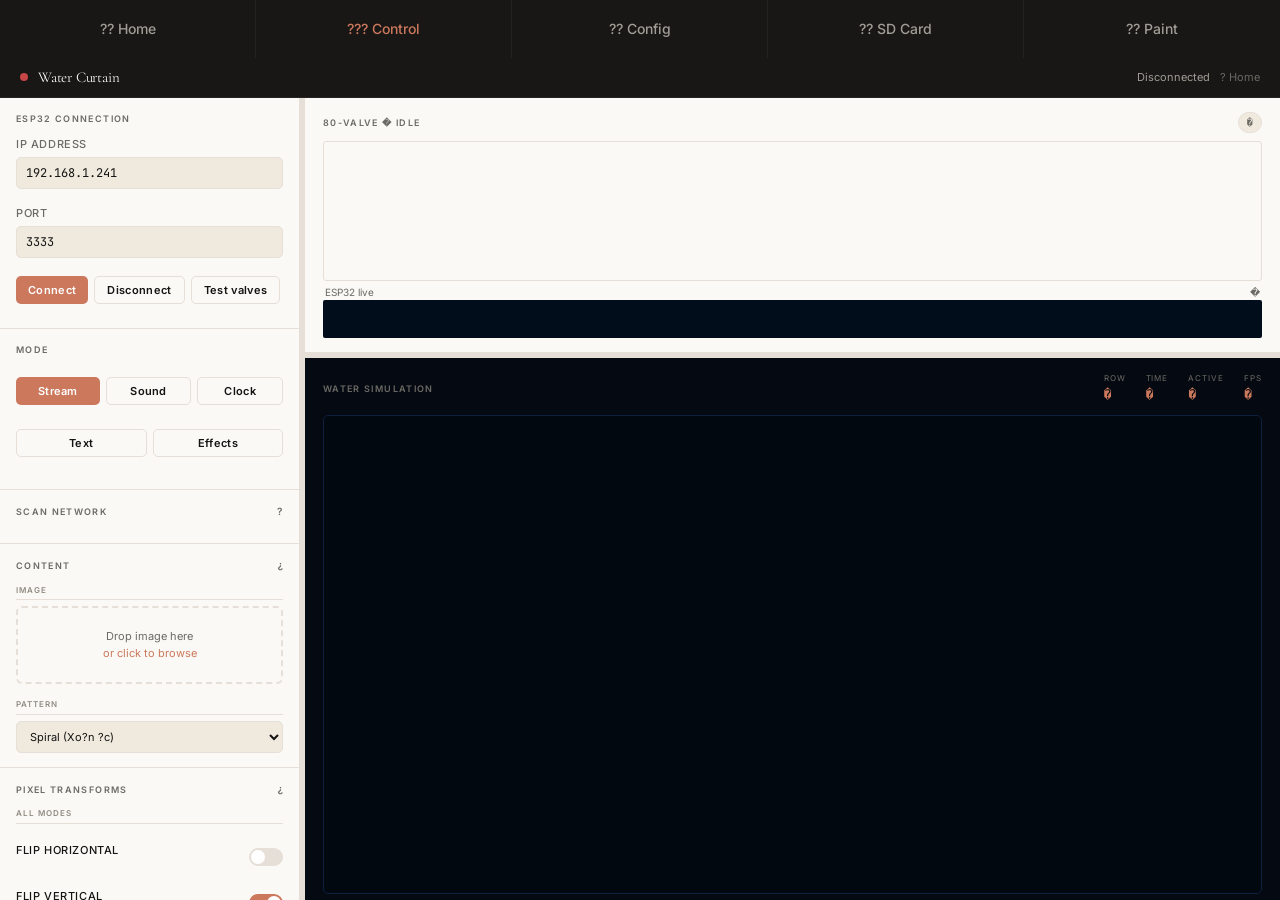
==== commit 28b8ea6e: "update effect" ====
--- a/control.html
+++ b/control.html
@@ -1388,7 +1388,11 @@
                 ><span class="stat-val" id="s-fps">�</span>
               </div>
             </div>
-</div>
+          </div>
+<canvas id="sim-canvas"></canvas>
+        </div>
+      </div>
+    </div>
     <script src="control.js"></script>
   </body>
 </html>
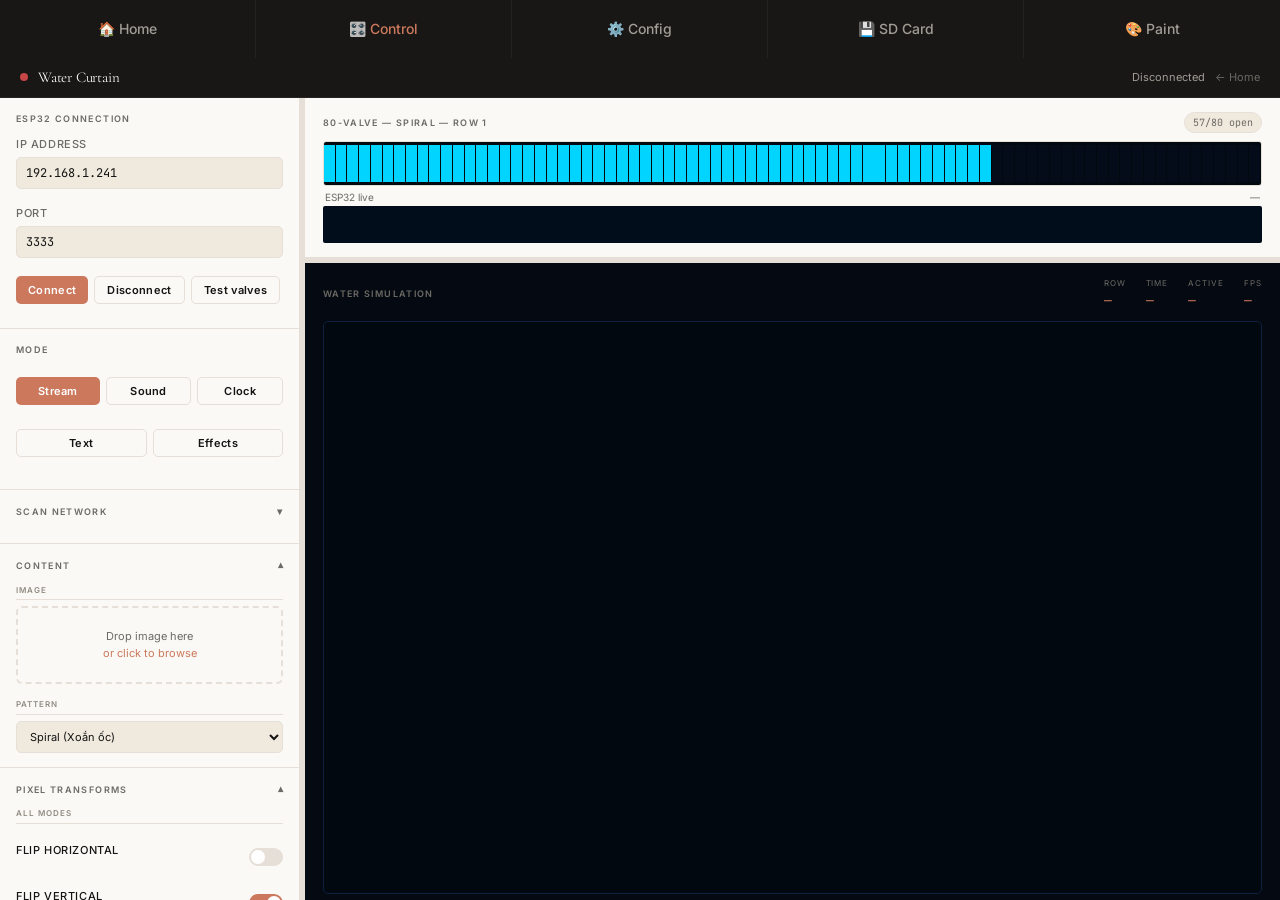
==== commit 2976028d: "update" ====
--- a/control.html
+++ b/control.html
@@ -1,4 +1,4 @@
-<!doctype html>
+﻿<!doctype html>
 <html lang="vi">
   <head>
     <meta charset="UTF-8" />
@@ -96,7 +96,7 @@
         max-width: 480px;
         flex-shrink: 0;
       }
-      /* -- Resize handles ------------------------------------- */
+      /* ── Resize handles ───────────────────────────────────── */
       .resize-v {
         width: 5px;
         background: var(--border);
@@ -364,7 +364,7 @@
         overflow-y: auto;
         line-height: 1.8;
       }
-      /* -- Pump panel -- */
+      /* ── Pump panel ── */
       .pump-row { display:flex; align-items:center; gap:7px; font-size:11px; color:var(--text); padding:3px 0; }
       .pump-dot { width:9px; height:9px; border-radius:50%; background:var(--muted); flex-shrink:0; transition:background .3s; }
       .pump-dot.on  { background:#4caf8a; box-shadow:0 0 5px #4caf8a88; animation:pulse 2s infinite; }
@@ -500,11 +500,11 @@
   <body>
     <nav class="navbar">
       <ul>
-        <li><a href="home.html">?? Home</a></li>
-        <li><a href="control.html" class="active">??? Control</a></li>
-        <li><a href="config.html">?? Config</a></li>
-        <li><a href="sd.html">?? SD Card</a></li>
-        <li><a href="paint.html">?? Paint</a></li>
+        <li><a href="home.html">🏠 Home</a></li>
+        <li><a href="control.html" class="active">🎛️ Control</a></li>
+        <li><a href="config.html">⚙️ Config</a></li>
+        <li><a href="sd.html">💾 SD Card</a></li>
+        <li><a href="paint.html">🎨 Paint</a></li>
       </ul>
     </nav>
 
@@ -512,10 +512,10 @@
     <div style="background:var(--dark);padding:8px 20px;display:flex;align-items:center;gap:10px;border-bottom:1px solid rgba(255,255,255,0.06);flex-shrink:0;">
       <div id="conn-dot" class="dot"></div>
       <span style="font-family:var(--serif);font-size:15px;font-weight:400;color:var(--on-dark);letter-spacing:-0.2px;">Water Curtain</span>
-      <span id="mode-badge" class="badge" style="display:none;">�</span>
+      <span id="mode-badge" class="badge" style="display:none;">—</span>
       <span id="conn-label" style="font-size:11px;color:var(--on-dark-s);margin-left:auto;">Disconnected</span>
-      <span id="fw-badge" onclick="fetchFwVersion(document.getElementById('ip').value.trim())" title="Click d? refresh" style="display:none;cursor:pointer;font-size:10px;padding:2px 6px;background:rgba(0,204,255,0.12);border:1px solid rgba(0,204,255,0.25);border-radius:3px;color:#00ccff;font-family:var(--mono);">�</span>
-      <a href="home.html" style="font-size:11px;color:var(--on-dark-s);text-decoration:none;opacity:.6;">? Home</a>
+      <span id="fw-badge" onclick="fetchFwVersion(document.getElementById('ip').value.trim())" title="Click để refresh" style="display:none;cursor:pointer;font-size:10px;padding:2px 6px;background:rgba(0,204,255,0.12);border:1px solid rgba(0,204,255,0.25);border-radius:3px;color:#00ccff;font-family:var(--mono);">—</span>
+      <a href="home.html" style="font-size:11px;color:var(--on-dark-s);text-decoration:none;opacity:.6;">← Home</a>
     </div>
 
     <!-- Main Control Layout -->
@@ -527,9 +527,9 @@
           <div id="mqtt-picker" style="display:none; margin-bottom:8px;">
             <label>Device (MQTT)</label>
             <select id="mqtt-device-select" style="width:100%;padding:6px;background:var(--card);border:1px solid var(--border);color:var(--text);border-radius:4px;font-size:12px;">
-              <option value="">-- Ch?n thi?t b? --</option>
+              <option value="">-- Chọn thiết bị --</option>
             </select>
-            <div style="margin-top:4px;font-size:10px;color:var(--muted);">Streaming kh�ng kh? d?ng qua MQTT</div>
+            <div style="margin-top:4px;font-size:10px;color:var(--muted);">Streaming không khả dụng qua MQTT</div>
           </div>
           <!-- LAN direct (visible when http:// or file://) -->
           <div id="lan-form">
@@ -552,7 +552,7 @@
           </div>
         </div>
 
-        <!-- -- Mode Selector -- -->
+        <!-- ── Mode Selector ── -->
         <div class="sec">
           <div class="sec-title">Mode</div>
           <div style="display:flex;gap:6px;margin-bottom:4px;">
@@ -589,7 +589,7 @@
               </div>
             </div>
             <label style="font-size:11px;color:var(--muted);">
-              Size <span id="text-size-val">2</span>�
+              Size <span id="text-size-val">2</span>×
               <span style="font-size:10px;opacity:.6;">(pixel scale)</span>
             </label>
             <input type="range" id="text-size" min="1" max="8" value="2"
@@ -611,8 +611,8 @@
               <span style="font-size:10px;color:var(--muted)">pause per cycle</span>
             </div>
             <div style="display:flex;gap:6px;margin-top:8px;">
-              <button class="btn btn-primary btn-sm" onclick="runText()" style="flex:1">? Run</button>
-              <button class="btn btn-ghost btn-sm"   onclick="stopText()" style="flex:1">� Stop</button>
+              <button class="btn btn-primary btn-sm" onclick="runText()" style="flex:1">▶ Run</button>
+              <button class="btn btn-ghost btn-sm"   onclick="stopText()" style="flex:1">■ Stop</button>
             </div>
           </div>
           <div id="clock-opts" style="display:none;">
@@ -625,18 +625,18 @@
                    onchange="sendClockConfig()"
                    style="width:100%;margin-top:4px;accent-color:var(--primary);">
             <div style="margin-top:6px;font-size:10px;color:var(--muted);">
-              Slide ? slower rows (taller text) &nbsp;|&nbsp; ? faster rows (shorter text)
+              Slide ◀ slower rows (taller text) &nbsp;|&nbsp; ▶ faster rows (shorter text)
             </div>
             <div style="display:flex;gap:8px;align-items:center;margin-top:8px;">
               <label style="font-size:11px;white-space:nowrap;color:var(--muted)">Gap (ms)</label>
               <input type="number" id="clock-gap-ms" min="0" max="10000" value="1000"
                 style="width:64px;padding:3px 5px;font-size:11px;background:var(--card);border:1px solid var(--border);border-radius:4px;color:var(--text);text-align:center"
-                title="Th?i gian ngh? gi?a c�c l?n hi?n th? (ms)"/>
-              <span style="font-size:10px;color:var(--muted)">ch? sau m?i chu k?</span>
+                title="Thời gian nghỉ giữa các lần hiển thị (ms)"/>
+              <span style="font-size:10px;color:var(--muted)">chờ sau mỗi chu kỳ</span>
             </div>
             <div style="display:flex;gap:6px;margin-top:8px;">
-              <button class="btn btn-primary btn-sm" onclick="runClock()" style="flex:1">? Run</button>
-              <button class="btn btn-ghost btn-sm"   onclick="stopClock()" style="flex:1">� Stop</button>
+              <button class="btn btn-primary btn-sm" onclick="runClock()" style="flex:1">▶ Run</button>
+              <button class="btn btn-ghost btn-sm"   onclick="stopClock()" style="flex:1">■ Stop</button>
             </div>
           </div>
           <div id="sound-opts" style="display:none;">
@@ -661,27 +661,27 @@
             <label style="font-size:11px;color:var(--muted);margin-bottom:4px;display:block;">Pattern</label>
             <div style="display:flex;gap:4px;margin-bottom:4px;">
               <button class="btn btn-primary btn-sm" id="efx-rain"
-                      onclick="setEffectPattern('rain')"  style="flex:1;font-size:10px;">?? Mua</button>
+                      onclick="setEffectPattern('rain')"  style="flex:1;font-size:10px;">🌧 Mưa</button>
               <button class="btn btn-ghost btn-sm"   id="efx-wave"
-                      onclick="setEffectPattern('wave')"  style="flex:1;font-size:10px;">? S�ng</button>
+                      onclick="setEffectPattern('wave')"  style="flex:1;font-size:10px;">〰 Sóng</button>
               <button class="btn btn-ghost btn-sm"   id="efx-chase"
-                      onclick="setEffectPattern('chase')" style="flex:1;font-size:10px;">? �u?i</button>
+                      onclick="setEffectPattern('chase')" style="flex:1;font-size:10px;">→ Đuổi</button>
               <button class="btn btn-ghost btn-sm"   id="efx-pulse"
-                      onclick="setEffectPattern('pulse')" style="flex:1;font-size:10px;">? Nh?p</button>
+                      onclick="setEffectPattern('pulse')" style="flex:1;font-size:10px;">◉ Nhịp</button>
             </div>
             <div style="display:flex;gap:4px;margin-bottom:4px;">
               <button class="btn btn-ghost btn-sm" id="efx-heart"
-                      onclick="setEffectPattern('heart')"   style="flex:1;font-size:10px;">? Tim</button>
+                      onclick="setEffectPattern('heart')"   style="flex:1;font-size:10px;">❤ Tim</button>
               <button class="btn btn-ghost btn-sm" id="efx-star"
-                      onclick="setEffectPattern('star')"    style="flex:1;font-size:10px;">? Sao</button>
+                      onclick="setEffectPattern('star')"    style="flex:1;font-size:10px;">⭐ Sao</button>
               <button class="btn btn-ghost btn-sm" id="efx-music"
-                      onclick="setEffectPattern('music')"   style="flex:1;font-size:10px;">?? N?t</button>
+                      onclick="setEffectPattern('music')"   style="flex:1;font-size:10px;">🎵 Nốt</button>
               <button class="btn btn-ghost btn-sm" id="efx-diamond"
-                      onclick="setEffectPattern('diamond')" style="flex:1;font-size:10px;">? Kim</button>
+                      onclick="setEffectPattern('diamond')" style="flex:1;font-size:10px;">♦ Kim</button>
             </div>
             <div style="display:flex;gap:4px;margin-bottom:8px;">
               <button class="btn btn-ghost btn-sm" id="efx-script"
-                      onclick="setEffectPattern('script')" style="width:100%;font-size:10px;">?? Script ~2 ph�t</button>
+                      onclick="setEffectPattern('script')" style="width:100%;font-size:10px;">🎬 Script ~2 phút</button>
             </div>
             <label style="font-size:11px;color:var(--muted);">
               Speed <span id="efx-speed-val">50</span>
@@ -691,8 +691,8 @@
                    onchange="sendEffectConfig()"
                    style="width:100%;margin-top:4px;accent-color:var(--primary);">
             <div style="display:flex;gap:6px;margin-top:8px;">
-              <button class="btn btn-primary btn-sm" onclick="runEffect()" style="flex:1">? Run</button>
-              <button class="btn btn-ghost btn-sm"   onclick="stopEffect()" style="flex:1">� Stop</button>
+              <button class="btn btn-primary btn-sm" onclick="runEffect()" style="flex:1">▶ Run</button>
+              <button class="btn btn-ghost btn-sm"   onclick="stopEffect()" style="flex:1">■ Stop</button>
             </div>
           </div>
         </div>
@@ -700,33 +700,33 @@
         <div class="sec">
           <div class="sec-title collapsible" onclick="toggleSec('scan-body','scan-chev')">
             <span>Scan Network</span>
-            <span class="sec-chevron" id="scan-chev">?</span>
+            <span class="sec-chevron" id="scan-chev">▾</span>
           </div>
           <div class="sec-body collapsed" id="scan-body">
             <label>IP Range (192.168.1.x)</label>
             <div style="display:flex;gap:6px;align-items:center">
               <input type="number" id="scan-ip-from" value="1" min="1" max="254" style="flex:1" placeholder="From"/>
-              <span style="color:var(--muted);font-size:11px">�</span>
+              <span style="color:var(--muted);font-size:11px">—</span>
               <input type="number" id="scan-ip-to" value="254" min="1" max="254" style="flex:1" placeholder="To"/>
             </div>
             <div style="margin-top:8px;display:flex;gap:6px">
-              <button class="btn btn-primary btn-sm" onclick="scanESPNetwork()" style="flex:1">?? Scan</button>
-              <button class="btn btn-ghost btn-sm" onclick="scanBLENetwork()" style="flex:1">?? BLE</button>
+              <button class="btn btn-primary btn-sm" onclick="scanESPNetwork()" style="flex:1">🔍 Scan</button>
+              <button class="btn btn-ghost btn-sm" onclick="scanBLENetwork()" style="flex:1">📡 BLE</button>
             </div>
             <div id="scan-results" style="margin-top:8px;font-size:10px;background:var(--card);border:1px solid var(--border);border-radius:5px;padding:8px;display:none;max-height:100px;overflow-y:auto;"></div>
             <select id="scan-devices" style="width:100%;margin-top:8px;padding:7px 9px;background:var(--card);border:1px solid var(--border);color:var(--text);border-radius:5px;font-size:11px;" onchange="selectScannedESP(this.value)">
-              <option value="">� No devices found �</option>
+              <option value="">— No devices found —</option>
             </select>
           </div>
         </div>
 
-        <!-- Config Device removed � use the Config tab for device config -->
-
-        <!-- --- Content --- -->
+        <!-- Config Device removed — use the Config tab for device config -->
+
+        <!-- ─── Content ─── -->
         <div class="sec">
           <div class="sec-title collapsible" onclick="toggleSec('content-body','content-chev')">
             <span>Content</span>
-            <span class="sec-chevron open" id="content-chev">?</span>
+            <span class="sec-chevron open" id="content-chev">▾</span>
           </div>
           <div class="sec-body" id="content-body">
             <div class="subsec-label">Image</div>
@@ -737,22 +737,22 @@
             <img id="thumb-preview"/>
             <div class="subsec-label" style="margin-top:14px">Pattern</div>
             <select id="pattern-type" style="width:100%;padding:7px 9px;background:var(--card);border:1px solid var(--border);color:var(--text);border-radius:5px;font-size:11px" onchange="updatePatternPreview()">
-              <option value="spiral">Spiral (Xo?n ?c)</option>
-              <option value="wave">Wave (U?n lu?n)</option>
-              <option value="striped">Striped (Xen k?)</option>
-              <option value="checkerboard">Checkerboard (B�n c?)</option>
-              <option value="rain">Rain (Mua)</option>
-              <option value="diagonal">Diagonal (Ch�o)</option>
-              <option value="pulse">Pulse (Nh?p)</option>
+              <option value="spiral">Spiral (Xoắn ốc)</option>
+              <option value="wave">Wave (Uốn lượn)</option>
+              <option value="striped">Striped (Xen kẻ)</option>
+              <option value="checkerboard">Checkerboard (Bàn cờ)</option>
+              <option value="rain">Rain (Mưa)</option>
+              <option value="diagonal">Diagonal (Chéo)</option>
+              <option value="pulse">Pulse (Nhịp)</option>
             </select>
           </div>
         </div>
 
-        <!-- --- Pixel Transforms --- -->
+        <!-- ─── Pixel Transforms ─── -->
         <div class="sec">
           <div class="sec-title collapsible" onclick="toggleSec('px-body','px-chev')">
             <span>Pixel Transforms</span>
-            <span class="sec-chevron open" id="px-chev">?</span>
+            <span class="sec-chevron open" id="px-chev">▾</span>
           </div>
           <div class="sec-body" id="px-body">
             <div class="subsec-label">All modes</div>
@@ -786,13 +786,13 @@
               <input type="range" id="dil" min="0" max="5" value="1" step="1" oninput="onDil()"/>
             </div>
             <div style="margin-top:8px;display:flex;gap:6px">
-              <button class="btn btn-ghost btn-sm" onclick="reprocess()">? Reprocess</button>
+              <button class="btn btn-ghost btn-sm" onclick="reprocess()">↺ Reprocess</button>
               <button class="btn btn-ghost btn-sm" onclick="autoThreshold()">Auto</button>
             </div>
           </div>
         </div>
 
-        <!-- --- Playback --- -->
+        <!-- ─── Playback ─── -->
         <div class="sec">
           <div class="sec-title">Playback</div>
           <label>Frame interval (ms)</label>
@@ -816,43 +816,43 @@
             <span style="font-size:10px;color:var(--muted)">frames tall</span>
           </div>
           <div style="margin-top:8px" class="row2">
-            <div><label>Rows</label><input type="text" id="rows-d" value="�" readonly style="opacity:0.6"/></div>
-            <div><label>Frames</label><input type="text" id="frames-d" value="�" readonly style="opacity:0.6"/></div>
+            <div><label>Rows</label><input type="text" id="rows-d" value="—" readonly style="opacity:0.6"/></div>
+            <div><label>Frames</label><input type="text" id="frames-d" value="—" readonly style="opacity:0.6"/></div>
           </div>
           <div style="margin-top:10px;display:flex;gap:6px">
             <div id="lan-send-area" style="flex:1;min-width:0">
-              <button class="btn btn-primary btn-sm" id="btn-send" onclick="startStream()" disabled style="width:100%">? Image</button>
+              <button class="btn btn-primary btn-sm" id="btn-send" onclick="startStream()" disabled style="width:100%">▶ Image</button>
             </div>
-            <button class="btn btn-primary btn-sm" id="btn-send-pattern" onclick="generateAndSendPattern()" style="flex:1">? Pattern</button>
-            <button class="btn btn-danger btn-sm" id="btn-stop-pattern" onclick="stopPatternLoop()" style="flex:1;display:none">? Stop</button>
+            <button class="btn btn-primary btn-sm" id="btn-send-pattern" onclick="generateAndSendPattern()" style="flex:1">▶ Pattern</button>
+            <button class="btn btn-danger btn-sm" id="btn-stop-pattern" onclick="stopPatternLoop()" style="flex:1;display:none">⏹ Stop</button>
           </div>
           <div style="margin-top:4px;display:flex;gap:6px">
             <button class="btn btn-ghost btn-sm" id="btn-sim" onclick="startSimOnly()" disabled style="flex:1">Sim Image</button>
             <button class="btn btn-ghost btn-sm" onclick="simulatePatternOnly()" style="flex:1">Sim Pattern</button>
           </div>
           <div style="margin-top:4px">
-            <button class="btn btn-ghost btn-sm" onclick="loadPaintFrames()" style="width:100%">?? Load Paint Frames</button>
+            <button class="btn btn-ghost btn-sm" onclick="loadPaintFrames()" style="width:100%">🎨 Load Paint Frames</button>
           </div>
           <div style="margin-top:4px">
-            <button class="btn btn-danger btn-sm" onclick="stopAll()" style="width:100%">� Stop / All off</button>
+            <button class="btn btn-danger btn-sm" onclick="stopAll()" style="width:100%">■ Stop / All off</button>
           </div>
           <div class="progress-bar" style="margin-top:6px"><div class="progress-fill" id="progress"></div></div>
           <div class="mode-notice" id="mqtt-stream-notice" style="display:none;margin-top:8px;">
-            <strong>MQTT mode</strong> � Fire-and-forget SET per frame.<br>
-            <strong>? Image</strong> = stream ?nh qua MQTT. <strong>? Pattern</strong> = pattern to�n h?c.<br>
-            D�ng LAN (<code>http://</code>) d? stream t?c d? cao.
+            <strong>MQTT mode</strong> — Fire-and-forget SET per frame.<br>
+            <strong>▶ Image</strong> = stream ảnh qua MQTT. <strong>▶ Pattern</strong> = pattern toán học.<br>
+            Dùng LAN (<code>http://</code>) để stream tốc độ cao.
           </div>
         </div>
 
-        <!-- --- Frame Creator --- -->
+        <!-- ─── Frame Creator ─── -->
         <div class="sec">
-          <div class="sec-title sec-toggle" onclick="toggleSec('creator-body',this)">Creator <span style="font-size:10px;opacity:.5">?</span></div>
+          <div class="sec-title sec-toggle" onclick="toggleSec('creator-body',this)">Creator <span style="font-size:10px;opacity:.5">▼</span></div>
           <div class="sec-body" id="creator-body" style="display:none">
             <div style="display:flex;gap:4px;flex-wrap:wrap;margin-bottom:7px">
-              <button class="btn btn-ghost btn-sm" onclick="loadCreatorFromPixelRows()" style="font-size:10px;flex:1">? Image</button>
-              <button class="btn btn-ghost btn-sm" onclick="loadCreatorFromPattern()" style="font-size:10px;flex:1">? Pattern</button>
+              <button class="btn btn-ghost btn-sm" onclick="loadCreatorFromPixelRows()" style="font-size:10px;flex:1">← Image</button>
+              <button class="btn btn-ghost btn-sm" onclick="loadCreatorFromPattern()" style="font-size:10px;flex:1">← Pattern</button>
               <label class="btn btn-ghost btn-sm" style="font-size:10px;flex:1;cursor:pointer;text-align:center">
-                ? Import<input type="file" accept=".json,.wfx" style="display:none" onchange="importCreatorFile(this.files[0])">
+                ↑ Import<input type="file" accept=".json,.wfx" style="display:none" onchange="importCreatorFile(this.files[0])">
               </label>
             </div>
             <div style="position:relative;border:1px solid var(--border);border-radius:4px;background:#010d1a;overflow:hidden">
@@ -864,22 +864,22 @@
             <div style="display:flex;gap:4px;margin-top:5px;align-items:center">
               <span style="font-size:10px;color:var(--muted);flex:1;font-family:var(--mono)" id="creator-info">0 rows</span>
               <button class="btn btn-ghost btn-sm" onclick="addCreatorRow()" title="Add blank row" style="font-size:11px;padding:2px 7px">+</button>
-              <button class="btn btn-ghost btn-sm" onclick="dupCreatorRow()" title="Duplicate selected" style="font-size:11px;padding:2px 7px">?</button>
-              <button class="btn btn-ghost btn-sm" onclick="delCreatorRow()" title="Delete selected" style="font-size:11px;padding:2px 7px">?</button>
+              <button class="btn btn-ghost btn-sm" onclick="dupCreatorRow()" title="Duplicate selected" style="font-size:11px;padding:2px 7px">⧉</button>
+              <button class="btn btn-ghost btn-sm" onclick="delCreatorRow()" title="Delete selected" style="font-size:11px;padding:2px 7px">✕</button>
             </div>
             <div style="display:flex;gap:4px;margin-top:6px">
-              <button class="btn btn-primary btn-sm" onclick="previewCreator()" style="flex:1;font-size:11px">? Preview</button>
-              <button class="btn btn-ghost btn-sm" id="btn-creator-send" onclick="sendCreatorToESP()" style="flex:1;font-size:11px">? Send</button>
+              <button class="btn btn-primary btn-sm" onclick="previewCreator()" style="flex:1;font-size:11px">▶ Preview</button>
+              <button class="btn btn-ghost btn-sm" id="btn-creator-send" onclick="sendCreatorToESP()" style="flex:1;font-size:11px">▲ Send</button>
             </div>
             <div style="display:flex;gap:4px;margin-top:4px">
-              <button class="btn btn-ghost btn-sm" onclick="exportCreatorJSON()" style="flex:1;font-size:11px">? .json</button>
-              <button class="btn btn-ghost btn-sm" onclick="exportCreatorBin()" style="flex:1;font-size:11px">? .bin</button>
+              <button class="btn btn-ghost btn-sm" onclick="exportCreatorJSON()" style="flex:1;font-size:11px">↓ .json</button>
+              <button class="btn btn-ghost btn-sm" onclick="exportCreatorBin()" style="flex:1;font-size:11px">↓ .bin</button>
               <button class="btn btn-ghost btn-sm" onclick="clearAllCreatorRows()" style="flex:1;font-size:11px;color:var(--danger)">Clear</button>
             </div>
           </div>
         </div>
 
-        <!-- --- Physics --- -->
+        <!-- ─── Physics ─── -->
         <div class="sec">
           <div class="sec-title">Physics</div>
           <label>Drop height (cm)</label>
@@ -887,7 +887,7 @@
           <div style="margin-top:8px"></div>
           <label>Sim speed</label>
           <input type="range" id="speed" min="0.1" max="4" step="0.1" value="1" oninput="updateSpeed()"/>
-          <div class="val-label" id="speed-lbl">1.0�</div>
+          <div class="val-label" id="speed-lbl">1.0×</div>
         </div>
 
         <div class="sec">
@@ -930,7 +930,7 @@
         <div class="sec">
           <div class="sec-title collapsible" onclick="toggleSec('test-body','test-chev')">
             <span>Test Mode</span>
-            <span class="sec-chevron" id="test-chev">?</span>
+            <span class="sec-chevron" id="test-chev">▾</span>
           </div>
           <div class="sec-body collapsed" id="test-body">
           <label>Test Bits Range</label>
@@ -951,20 +951,20 @@
               Build
             </button>
           </div>
-          <!-- -- Cascade Test ----------------------------------- -->
+          <!-- ── Cascade Test ─────────────────────────────────── -->
           <div style="margin-top:10px;padding:10px;background:var(--card);border-radius:6px;border:1px solid var(--border)">
             <div style="font-size:9px;font-weight:600;letter-spacing:.15em;text-transform:uppercase;color:var(--muted);margin-bottom:8px">
-              Cascade Test � s�ng d?n t? bit 0 ? bit cu?i
+              Cascade Test — sáng dần từ bit 0 → bit cuối
             </div>
             <div style="display:flex;gap:8px;align-items:flex-end">
 
-              <!-- � 1: s? board, c� n�t +/- -->
+              <!-- Ô 1: số board, có nút +/− -->
               <div style="flex:1;min-width:0">
                 <label style="font-size:10px;margin-bottom:4px">Boards</label>
                 <div style="display:flex;gap:3px;align-items:center">
                   <button class="btn btn-ghost btn-sm"
                     style="width:26px;padding:4px;font-size:13px;line-height:1"
-                    onclick="cascadeBoardsDelta(-1)">-</button>
+                    onclick="cascadeBoardsDelta(-1)">−</button>
                   <input type="number" id="cascade-boards" value="10" min="1" max="16"
                     style="text-align:center;padding:5px 2px;font-size:12px"
                     onchange="cascadeClamp()">
@@ -974,7 +974,7 @@
                 </div>
               </div>
 
-              <!-- � 2: slider delay 50�1000ms -->
+              <!-- Ô 2: slider delay 50–1000ms -->
               <div style="flex:2;min-width:0">
                 <label style="font-size:10px;margin-bottom:4px">
                   Delay
@@ -986,17 +986,17 @@
                   oninput="document.getElementById('cascade-delay-lbl').textContent=this.value+'ms'">
               </div>
 
-              <!-- � 3: ch? d? + n�t Test Signal -->
+              <!-- Ô 3: chế độ + nút Test Signal -->
               <div style="flex:1;min-width:0">
-                <label style="font-size:10px;margin-bottom:4px">Ch? d?</label>
+                <label style="font-size:10px;margin-bottom:4px">Chế độ</label>
                 <select id="cascade-mode" style="width:100%;padding:4px 5px;background:var(--card);border:1px solid var(--border);color:var(--text);border-radius:4px;font-size:10px;margin-bottom:4px">
-                  <option value="cascade">B?t d?n</option>
-                  <option value="sequential">B?t l?n lu?t</option>
-                  <option value="all">B?t t?t c?</option>
+                  <option value="cascade">Bật dần</option>
+                  <option value="sequential">Bật lần lượt</option>
+                  <option value="all">Bật tất cả</option>
                 </select>
                 <button class="btn btn-primary btn-sm" id="btn-cascade"
                   onclick="runCascadeTest()" style="width:100%;padding:7px 4px">
-                  ? Test Signal
+                  ▶ Test Signal
                 </button>
               </div>
 
@@ -1006,7 +1006,7 @@
               <div id="cascade-status" style="font-size:10px;color:var(--muted);margin-top:4px"></div>
             </div>
           </div>
-          <!-- -- End Cascade Test -------------------------------- -->
+          <!-- ── End Cascade Test ──────────────────────────────── -->
 
           <div id="test-bits-container" style="margin-top: 10px; display: none">
             <label>Select bits to activate:</label>
@@ -1025,7 +1025,7 @@
                 onclick="sendTestFrame()"
                 style="flex: 1"
               >
-                ? Send &amp; Hold
+                ▶ Send &amp; Hold
               </button>
               <button
                 class="btn btn-ghost btn-sm"
@@ -1048,7 +1048,7 @@
                 onclick="testBoardSequence()"
                 style="width: 100%"
               >
-                ?? Test Board Sequence (1?10)
+                🔍 Test Board Sequence (1→10)
               </button>
             </div>
           </div>
@@ -1058,7 +1058,7 @@
         <div class="sec">
           <div class="sec-title collapsible" onclick="toggleSec('data-body','data-chev')">
             <span>Data Management</span>
-            <span class="sec-chevron" id="data-chev">?</span>
+            <span class="sec-chevron" id="data-chev">▾</span>
           </div>
           <div class="sec-body collapsed" id="data-body">
 
@@ -1082,7 +1082,7 @@
               "
             >
               <span>Storage Used</span>
-              <span id="storage-used" style="color: var(--accent)">�</span>
+              <span id="storage-used" style="color: var(--accent)">—</span>
             </div>
             <div
               style="
@@ -1092,7 +1092,7 @@
               "
             >
               <span>Free Space</span>
-              <span id="storage-free" style="color: var(--success)">�</span>
+              <span id="storage-free" style="color: var(--success)">—</span>
             </div>
             <div
               style="
@@ -1130,7 +1130,7 @@
               id="file-list"
               style="color: var(--muted); text-align: center; padding: 10px 0"
             >
-              � No files loaded �
+              — No files loaded —
             </div>
           </div>
 
@@ -1141,22 +1141,22 @@
               onclick="loadStorageInfo()"
               style="flex: 1"
             >
-              ?? Refresh
+              🔄 Refresh
             </button>
             <button
               class="btn btn-ghost btn-sm"
               onclick="downloadCurrentAnimation()"
               style="flex: 1"
             >
-              ? JSON
+              ⬇ JSON
             </button>
             <button
               class="btn btn-primary btn-sm"
               onclick="exportBinaryEffect()"
               style="flex: 1"
-              title="Export binary .bin � upload l�n SD Card page d? ph�t"
+              title="Export binary .bin — upload lên SD Card page để phát"
             >
-              ? .bin
+              ⬇ .bin
             </button>
           </div>
 
@@ -1176,10 +1176,10 @@
             "
           >
             <div id="anim-info" style="line-height: 1.5">
-              <div>Frames: �</div>
-              <div>Rows: �</div>
-              <div>Boards: �</div>
-              <div>Total Size: �</div>
+              <div>Frames: —</div>
+              <div>Rows: —</div>
+              <div>Boards: —</div>
+              <div>Total Size: —</div>
             </div>
           </div>
 
@@ -1198,14 +1198,14 @@
                 onclick="backupAnimation()"
                 style="flex: 1; font-size: 10px"
               >
-                ?? Save Local
+                💾 Save Local
               </button>
               <button
                 class="btn btn-ghost btn-sm"
                 onclick="downloadAllAnimations()"
                 style="flex: 1; font-size: 10px"
               >
-                ?? Backup All
+                📦 Backup All
               </button>
             </div>
           </div>
@@ -1232,24 +1232,24 @@
                 margin-bottom: 6px;
               "
             >
-              <option value="">� Select file to delete �</option>
+              <option value="">— Select file to delete —</option>
             </select>
-            <button class="btn btn-danger btn-sm" onclick="deleteSelectedFile()" style="width:100%">?? Delete File</button>
+            <button class="btn btn-danger btn-sm" onclick="deleteSelectedFile()" style="width:100%">🗑 Delete File</button>
           </div>
           </div><!-- /sec-body data -->
         </div>
 
-        <!-- -- Admin / OTA ----------------------------------- -->
+        <!-- ── Admin / OTA ─────────────────────────────────── -->
         <div class="sec">
           <div class="sec-title collapsible" onclick="toggleSec('admin-body','admin-chev')" style="color:var(--muted)">
-            <span>?? Admin</span>
-            <span class="sec-chevron" id="admin-chev">?</span>
+            <span>🔒 Admin</span>
+            <span class="sec-chevron" id="admin-chev">▼</span>
           </div>
           <div class="sec-body collapsed" id="admin-body">
 
             <!-- Locked state: password prompt -->
             <div id="admin-locked">
-              <label style="margin-bottom:6px">Password d? m? t�nh nang Admin</label>
+              <label style="margin-bottom:6px">Password để mở tính năng Admin</label>
               <div style="display:flex;gap:6px">
                 <input type="password" id="admin-pw" placeholder="Enter password"
                   style="flex:1;padding:6px 8px;font-size:12px;background:var(--card);
@@ -1263,18 +1263,18 @@
             <!-- Unlocked state: admin features -->
             <div id="admin-unlocked" style="display:none">
               <div style="display:flex;justify-content:space-between;align-items:center;margin-bottom:10px">
-                <span style="font-size:10px;color:var(--success)">? Admin unlocked</span>
+                <span style="font-size:10px;color:var(--success)">✓ Admin unlocked</span>
                 <button class="btn btn-ghost btn-sm" onclick="adminLock()" style="font-size:9px;padding:2px 8px">Lock</button>
               </div>
 
               <!-- OTA Firmware Update -->
               <div class="subsec-label">Firmware Update (OTA)</div>
-              <label style="margin-top:6px">Ch?n file firmware.bin</label>
+              <label style="margin-top:6px">Chọn file firmware.bin</label>
               <input type="file" id="ota-file" accept=".bin"
                 style="display:block;width:100%;margin:4px 0 8px;font-size:11px;color:var(--text);
                        background:var(--card);border:1px solid var(--border);border-radius:4px;
                        padding:5px 8px;cursor:pointer">
-              <button class="btn btn-primary btn-sm" onclick="otaUpload()" style="width:100%">? Upload &amp; Flash</button>
+              <button class="btn btn-primary btn-sm" onclick="otaUpload()" style="width:100%">⬆ Upload &amp; Flash</button>
               <div id="ota-status" style="margin-top:8px;font-size:11px;display:none"></div>
               <div style="margin-top:6px;background:var(--card);border-radius:3px;height:6px;overflow:hidden;display:none" id="ota-prog-wrap">
                 <div id="ota-prog-bar" style="height:100%;width:0%;background:var(--accent);transition:width .2s"></div>
@@ -1284,11 +1284,11 @@
           </div>
         </div>
 
-        <!-- --- Pump Control --- -->
+        <!-- ─── Pump Control ─── -->
         <div class="sec">
           <div class="sec-title collapsible" onclick="toggleSec('pump-body','pump-chev')">
-            <span>?? Pump</span>
-            <span id="pump-chev" class="sec-chevron">?</span>
+            <span>💧 Pump</span>
+            <span id="pump-chev" class="sec-chevron">▾</span>
           </div>
           <div class="sec-body collapsed" id="pump-body">
 
@@ -1304,19 +1304,19 @@
             <div id="pump-auto-ui">
               <div class="pump-row">
                 <span class="pump-dot off" id="pdot-low"></span>
-                <span>C?m bi?n m?c th?p</span>
-                <span class="pump-tag" id="ptag-low">�</span>
+                <span>Cảm biến mức thấp</span>
+                <span class="pump-tag" id="ptag-low">—</span>
               </div>
               <div class="pump-row">
                 <span class="pump-dot off" id="pdot-high"></span>
-                <span>C?m bi?n m?c cao</span>
-                <span class="pump-tag" id="ptag-high">�</span>
+                <span>Cảm biến mức cao</span>
+                <span class="pump-tag" id="ptag-high">—</span>
               </div>
               <div style="border-top:1px solid var(--border);margin:5px 0;"></div>
               <div class="pump-row">
                 <span class="pump-dot off" id="pdot-pump"></span>
-                <span style="font-weight:600;">M�y bom</span>
-                <span class="pump-tag" id="ptag-pump">�</span>
+                <span style="font-weight:600;">Máy bơm</span>
+                <span class="pump-tag" id="ptag-pump">—</span>
               </div>
             </div>
 
@@ -1324,20 +1324,20 @@
             <div id="pump-manual-ui" style="display:none">
               <div class="pump-row" style="margin-bottom:6px;">
                 <span class="pump-dot off" id="pdot-pump-m"></span>
-                <span style="font-weight:600;">M�y bom</span>
-                <span class="pump-tag" id="ptag-pump-m">�</span>
+                <span style="font-weight:600;">Máy bơm</span>
+                <span class="pump-tag" id="ptag-pump-m">—</span>
               </div>
               <div style="display:flex;gap:4px;">
                 <button class="btn btn-primary btn-sm" style="flex:1;"
-                        onclick="sendPumpCmd('on')">? B?T</button>
+                        onclick="sendPumpCmd('on')">▶ BẬT</button>
                 <button class="btn btn-danger btn-sm" style="flex:1;"
-                        onclick="sendPumpCmd('off')">� T?T</button>
+                        onclick="sendPumpCmd('off')">■ TẮT</button>
               </div>
             </div>
 
             <div id="pump-status-line"
                  style="margin-top:6px;font-size:9px;color:var(--muted);font-family:var(--mono);">
-              Chua c� d? li?u
+              Chưa có dữ liệu
             </div>
           </div>
         </div>
@@ -1348,44 +1348,44 @@
         </div>
       </div>
 
-      <div class="resize-v" id="v-handle" title="K�o d? thay d?i chi?u r?ng"></div>
+      <div class="resize-v" id="v-handle" title="Kéo để thay đổi chiều rộng"></div>
 
       <div class="panel-right">
         <div class="panel-preview">
           <div class="preview-hdr">
-            <span class="preview-title" id="preview-title">80-valve � idle</span>
-            <span class="badge" id="dim-badge">�</span>
+            <span class="preview-title" id="preview-title">80-valve — idle</span>
+            <span class="badge" id="dim-badge">—</span>
           </div>
           <canvas id="pixel-canvas" height="44"></canvas>
-          <!-- Live valve state � driven by ESP32 broadcast, not local simulation -->
+          <!-- Live valve state — driven by ESP32 broadcast, not local simulation -->
           <div style="display:flex;justify-content:space-between;align-items:center;
                       margin-top:4px;padding:0 2px;font-size:10px;color:var(--muted);">
             <span>ESP32 live</span>
-            <span id="live-active-count">�</span>
+            <span id="live-active-count">—</span>
           </div>
           <canvas id="live-bar" height="12"
                   style="width:100%;display:block;background:#010d1a;border-radius:2px;"></canvas>
         </div>
-        <div class="resize-h" id="h-handle" title="K�o d? thay d?i chi?u cao"></div>
+        <div class="resize-h" id="h-handle" title="Kéo để thay đổi chiều cao"></div>
         <div class="panel-sim">
           <div class="sim-hdr">
             <span class="preview-title">Water simulation</span>
             <div class="stats">
               <div class="stat">
                 <span class="stat-label">Row</span
-                ><span class="stat-val" id="s-row">�</span>
+                ><span class="stat-val" id="s-row">—</span>
               </div>
               <div class="stat">
                 <span class="stat-label">Time</span
-                ><span class="stat-val" id="s-time">�</span>
+                ><span class="stat-val" id="s-time">—</span>
               </div>
               <div class="stat">
                 <span class="stat-label">Active</span
-                ><span class="stat-val" id="s-active">�</span>
+                ><span class="stat-val" id="s-active">—</span>
               </div>
               <div class="stat">
                 <span class="stat-label">FPS</span
-                ><span class="stat-val" id="s-fps">�</span>
+                ><span class="stat-val" id="s-fps">—</span>
               </div>
             </div>
           </div>
@@ -1393,6 +1393,4030 @@
         </div>
       </div>
     </div>
-    <script src="control.js"></script>
+
+    <script>
+      let numBoards = 10;
+      let VALVES = numBoards * 8;
+      let CHIPS = numBoards;
+
+      // ── Live valve state (from ESP32 broadcast) ──────────────
+      let liveValveBits = null;  // Uint8Array(CHIPS) | null
+
+      // Live simulation (sound / clock modes)
+      let liveColIv        = null;   // Array<{vOpen,vClose}[]> — written by _onLiveValves
+      let liveSimRunning   = false;
+      let liveSimStartTime = 0;
+      let livePrevBits     = null;   // Uint8Array — previous frame for edge detection
+      let _clockSimTimer   = null;   // setInterval handle for local clock driver
+      let _effectTimer     = null;   // setInterval handle for local effect driver
+      let _scriptTimeout   = null;   // setTimeout handle for script sequencer
+      let _effectPattern   = 'rain'; // current effect pattern name
+
+      // Shape-scan shared state (used by heart/star/music/diamond sims)
+      let _shapeRow = 0, _shapeNextRowAt = 0;
+      let _shapeInGap = false, _shapeGapEnd = 0;
+
+      // Convert packed-bits row (Uint8Array, MSB-first) → per-valve boolean array
+      function _bitsToPixelRow(bits) {
+        const row = new Array(VALVES);
+        for (let v = 0; v < VALVES; v++) row[v] = (bits[v >> 3] >> (7 - (v & 7))) & 1;
+        return row;
+      }
+
+      // Apply active pixel transforms (flipH, flipV, invert) to an array of Uint8Array rows.
+      // Used for pattern and image-loop modes so all transforms are consistent.
+      function _applyPixelTransforms(rows) {
+        if (!rows.length) return rows;
+        let out = rows.map(r => new Uint8Array(r));
+        if (optInv) {
+          out = out.map(row => {
+            const r = new Uint8Array(row.length);
+            for (let i = 0; i < row.length; i++) r[i] = ~row[i] & 0xFF;
+            return r;
+          });
+        }
+        if (optFlipH) {
+          out = out.map(row => {
+            const n = row.length * 8;
+            const r = new Uint8Array(row.length);
+            for (let v = 0; v < n; v++) {
+              const bit = (row[v >> 3] >> (7 - (v & 7))) & 1;
+              const vf  = n - 1 - v;
+              if (bit) r[vf >> 3] |= (1 << (7 - (vf & 7)));
+            }
+            return r;
+          });
+        }
+        if (optFlipV) out = out.slice().reverse();
+        return out;
+      }
+
+      // ── JS clock font (identical to firmware clock_mode.h) ───
+      const _CLOCK_FONT = [
+        [0x0E,0x11,0x11,0x11,0x11,0x11,0x0E], // 0
+        [0x04,0x0C,0x04,0x04,0x04,0x04,0x0E], // 1
+        [0x0E,0x11,0x01,0x06,0x08,0x10,0x1F], // 2
+        [0x0E,0x11,0x01,0x06,0x01,0x11,0x0E], // 3
+        [0x02,0x06,0x0A,0x12,0x1F,0x02,0x02], // 4
+        [0x1F,0x10,0x1E,0x01,0x01,0x11,0x0E], // 5
+        [0x0E,0x10,0x10,0x1E,0x11,0x11,0x0E], // 6
+        [0x1F,0x01,0x02,0x04,0x08,0x08,0x08], // 7
+        [0x0E,0x11,0x11,0x0E,0x11,0x11,0x0E], // 8
+        [0x0E,0x11,0x11,0x0F,0x01,0x02,0x0C], // 9
+        [0x00,0x04,0x04,0x00,0x04,0x04,0x00], // :
+        [0x00,0x00,0x1F,0x00,0x1F,0x00,0x00], // - (no sync)
+      ];
+
+      function _renderClockRow(row, h, m) {
+        const FONT_W = 5, SCALE = 2, CHAR_W = FONT_W * SCALE, GAP = 2;
+        const xOff  = Math.floor((VALVES - (5 * CHAR_W + 4 * GAP)) / 2);
+        const chars = [Math.floor(h / 10), h % 10, 10, Math.floor(m / 10), m % 10];
+        const bits  = new Uint8Array(CHIPS);
+        let x = xOff;
+        for (const c of chars) {
+          const fRow = _CLOCK_FONT[c][row];
+          for (let px = 0; px < FONT_W; px++) {
+            if ((fRow >> (FONT_W - 1 - px)) & 1) {
+              for (let s = 0; s < SCALE; s++) {
+                const v = x + px * SCALE + s;
+                if (v >= 0 && v < VALVES) bits[v >> 3] |= 1 << (7 - (v & 7));
+              }
+            }
+          }
+          x += CHAR_W + GAP;
+        }
+        return bits;
+      }
+
+      // ── JS text font (identical to firmware text_mode.h) ────
+      const _TEXT_FONT = {
+        32:[0x00,0x00,0x00,0x00,0x00,0x00,0x00], // ' '
+        33:[0x04,0x04,0x04,0x04,0x04,0x00,0x04], // !
+        44:[0x00,0x00,0x00,0x00,0x04,0x04,0x08], // ,
+        45:[0x00,0x00,0x00,0x1F,0x00,0x00,0x00], // -
+        46:[0x00,0x00,0x00,0x00,0x00,0x00,0x04], // .
+        47:[0x00,0x01,0x02,0x04,0x08,0x10,0x00], // /
+        48:[0x0E,0x11,0x11,0x11,0x11,0x11,0x0E], // 0
+        49:[0x04,0x0C,0x04,0x04,0x04,0x04,0x0E], // 1
+        50:[0x0E,0x11,0x01,0x06,0x08,0x10,0x1F], // 2
+        51:[0x0E,0x11,0x01,0x06,0x01,0x11,0x0E], // 3
+        52:[0x02,0x06,0x0A,0x12,0x1F,0x02,0x02], // 4
+        53:[0x1F,0x10,0x1E,0x01,0x01,0x11,0x0E], // 5
+        54:[0x0E,0x10,0x10,0x1E,0x11,0x11,0x0E], // 6
+        55:[0x1F,0x01,0x02,0x04,0x08,0x08,0x08], // 7
+        56:[0x0E,0x11,0x11,0x0E,0x11,0x11,0x0E], // 8
+        57:[0x0E,0x11,0x11,0x0F,0x01,0x02,0x0C], // 9
+        58:[0x00,0x04,0x04,0x00,0x04,0x04,0x00], // :
+        63:[0x0E,0x11,0x01,0x02,0x04,0x00,0x04], // ?
+        65:[0x0E,0x11,0x11,0x1F,0x11,0x11,0x11], // A
+        66:[0x1E,0x11,0x11,0x1E,0x11,0x11,0x1E], // B
+        67:[0x0E,0x11,0x10,0x10,0x10,0x11,0x0E], // C
+        68:[0x1C,0x12,0x11,0x11,0x11,0x12,0x1C], // D
+        69:[0x1F,0x10,0x10,0x1E,0x10,0x10,0x1F], // E
+        70:[0x1F,0x10,0x10,0x1E,0x10,0x10,0x10], // F
+        71:[0x0E,0x11,0x10,0x13,0x11,0x11,0x0E], // G
+        72:[0x11,0x11,0x11,0x1F,0x11,0x11,0x11], // H
+        73:[0x0E,0x04,0x04,0x04,0x04,0x04,0x0E], // I
+        74:[0x07,0x02,0x02,0x02,0x02,0x12,0x0C], // J
+        75:[0x11,0x12,0x14,0x18,0x14,0x12,0x11], // K
+        76:[0x10,0x10,0x10,0x10,0x10,0x10,0x1F], // L
+        77:[0x11,0x1B,0x15,0x11,0x11,0x11,0x11], // M
+        78:[0x11,0x19,0x15,0x13,0x11,0x11,0x11], // N
+        79:[0x0E,0x11,0x11,0x11,0x11,0x11,0x0E], // O
+        80:[0x1E,0x11,0x11,0x1E,0x10,0x10,0x10], // P
+        81:[0x0E,0x11,0x11,0x11,0x15,0x13,0x0F], // Q
+        82:[0x1E,0x11,0x11,0x1E,0x14,0x12,0x11], // R
+        83:[0x0E,0x11,0x10,0x0E,0x01,0x11,0x0E], // S
+        84:[0x1F,0x04,0x04,0x04,0x04,0x04,0x04], // T
+        85:[0x11,0x11,0x11,0x11,0x11,0x11,0x0E], // U
+        86:[0x11,0x11,0x11,0x11,0x0A,0x0A,0x04], // V
+        87:[0x11,0x11,0x11,0x15,0x15,0x1B,0x11], // W
+        88:[0x11,0x0A,0x04,0x04,0x04,0x0A,0x11], // X
+        89:[0x11,0x11,0x0A,0x04,0x04,0x04,0x04], // Y
+        90:[0x1F,0x01,0x02,0x04,0x08,0x10,0x1F], // Z
+      };
+
+      function _textFontRow(charCode, row) {
+        const c = (charCode >= 97 && charCode <= 122) ? charCode - 32 : charCode;
+        const d = _TEXT_FONT[c];
+        return d ? d[row] : 0;
+      }
+
+      // Render one row of text at given xStart (valve coordinate of text bitmap start)
+      function _renderTextRow(row, text, xStart, scale = 2) {
+        const FONT_W = 5, GAP = 2;
+        const CHAR_W = FONT_W * scale;
+        const STEP   = CHAR_W + GAP;
+        const bits   = new Uint8Array(CHIPS);
+        const totalW = text.length > 0 ? text.length * STEP - GAP : 0;
+        for (let v = 0; v < VALVES; v++) {
+          const tX      = v - xStart;
+          if (tX < 0 || tX >= totalW) continue;
+          const slot    = Math.floor(tX / STEP);
+          const charOff = tX % STEP;
+          if (charOff >= CHAR_W) continue;
+          const px   = Math.floor(charOff / scale);
+          const fRow = _textFontRow(text.charCodeAt(slot), row);
+          if ((fRow >> (FONT_W - 1 - px)) & 1) bits[v >> 3] |= (1 << (7 - (v & 7)));
+        }
+        return bits;
+      }
+
+      // Render one row of a single character at large scale (70 valves, centered)
+      function _renderTextBigRow(row, charCode) {
+        const FONT_W = 5, BIG_SCALE = 14, BIG_W = FONT_W * BIG_SCALE;
+        const xOff = Math.floor((VALVES - BIG_W) / 2);
+        const bits  = new Uint8Array(CHIPS);
+        const fRow  = _textFontRow(charCode, row);
+        for (let px = 0; px < FONT_W; px++) {
+          if ((fRow >> (FONT_W - 1 - px)) & 1) {
+            for (let s = 0; s < BIG_SCALE; s++) {
+              const v = xOff + px * BIG_SCALE + s;
+              if (v >= 0 && v < VALVES) bits[v >> 3] |= (1 << (7 - (v & 7)));
+            }
+          }
+        }
+        return bits;
+      }
+
+      function _applyTextTransforms(bits) {
+        if (optFlipH) {
+          const fl = new Uint8Array(CHIPS);
+          for (let v = 0; v < VALVES; v++) {
+            if ((bits[v >> 3] >> (7 - (v & 7))) & 1)
+              fl[(VALVES - 1 - v) >> 3] |= 1 << (7 - ((VALVES - 1 - v) & 7));
+          }
+          bits = fl;
+        }
+        if (optInv) bits = bits.map(b => (~b) & 0xFF);
+        return bits;
+      }
+
+      // ── Text smooth timing: uses stroke-function analysis on bitmap ──
+      // Converts a bitmap (array of Uint8Array) to pixelRows format, then
+      // calls _buildSmoothColIv for stroke-fitted per-column timing.
+      function _textBitmapToColIv(bm, rowMs) {
+        // Convert Uint8Array bitmap rows → boolean pixelRows[r][c]
+        const pixelRows = bm.map(row =>
+          Array.from({length: VALVES}, (_, c) => !!((row[c>>3] >> (7-(c&7))) & 1))
+        );
+        return _buildSmoothColIv(pixelRows, rowMs);
+      }
+
+      function startTextLocalSim(rowMs, gapMs, text, scale = 2) {
+        if (_clockSimTimer) { clearInterval(_clockSimTimer); _clockSimTimer = null; }
+        if (!liveSimRunning) startLiveSimulation();
+
+        scale = Math.max(1, Math.min(8, scale));
+        text  = text.toUpperCase();
+
+        const FONT_H = 7, BLANK = 4, FONT_W = 5, GAP = 2;
+        const CHAR_W      = FONT_W * scale;
+        const totalFontR  = FONT_H * scale;
+        const totalW      = text.length > 0 ? text.length * (CHAR_W + GAP) - GAP : 0;
+        const needsScroll = !_textPerChar && totalW > VALVES * 1.5;
+        const cycleMs     = (totalFontR + BLANK) * rowMs + Math.max(0, gapMs);
+
+        let xStart  = needsScroll ? 0 : Math.floor((VALVES - totalW) / 2);
+        let charIdx = 0;
+
+        // Build full scaled bitmap for current text/xStart/charIdx
+        function buildBitmap() {
+          const bm = [];
+          for (let r = 0; r < totalFontR; r++) {
+            const fontRow   = Math.floor(r / scale);
+            const renderRow = optFlipV ? (FONT_H - 1 - fontRow) : fontRow;
+            let row = _textPerChar
+              ? _renderTextBigRow(renderRow, text.charCodeAt(charIdx))
+              : _renderTextRow(renderRow, text, xStart, scale);
+            row = _applyTextTransforms(row);
+            bm.push(row);
+          }
+          return bm;
+        }
+
+        // Schedule one display cycle: stroke-fit colIv → liveColIv
+        function scheduleCycle(t0) {
+          const bm = buildBitmap();
+          renderFramePreview(bm[0], `text stroke-fit scale=${scale}`);
+
+          // Use global stroke-function analysis for accurate smooth timing
+          const colIv = _textBitmapToColIv(bm, rowMs);
+          for (let c = 0; c < VALVES; c++) {
+            for (const iv of colIv[c]) {
+              liveColIv[c].push({
+                vOpen:  t0 + iv.vOpen,
+                vClose: t0 + iv.vClose
+              });
+            }
+          }
+        }
+
+        // First cycle
+        scheduleCycle(performance.now() - liveSimStartTime);
+
+        // Repeating cycles
+        _clockSimTimer = setInterval(() => {
+          if (!liveSimRunning) { clearInterval(_clockSimTimer); _clockSimTimer = null; return; }
+          if (_textPerChar) {
+            charIdx = (charIdx + 1) % (text.length || 1);
+          } else if (needsScroll) {
+            xStart -= CHAR_W + GAP;
+            if (xStart <= -totalW) xStart = VALVES;
+          }
+          scheduleCycle(performance.now() - liveSimStartTime);
+        }, cycleMs);
+      }
+
+      // Drive liveColIv with local clock — works in LAN and MQTT modes
+      // gapMs: extra blank time between cycles (mirrors firmware setCycleGap)
+      function startClockLocalSim(rowMs, gapMs = 0) {
+        if (_clockSimTimer) { clearInterval(_clockSimTimer); _clockSimTimer = null; }
+        if (!liveSimRunning) startLiveSimulation();
+        const FONT_H = 7, BLANK = 4;
+        // Extra blank ticks to represent gap (each tick = rowMs ms)
+        const gapTicks = gapMs > 0 ? Math.max(1, Math.round(gapMs / rowMs)) : 0;
+        const totalTicks = FONT_H + BLANK + gapTicks;
+        let rowIdx = 0;
+        _clockSimTimer = setInterval(() => {
+          if (!liveSimRunning) { clearInterval(_clockSimTimer); _clockSimTimer = null; return; }
+          const elapsed = performance.now() - liveSimStartTime;
+          let displayBits;
+          if (rowIdx < FONT_H) {
+            const t = new Date();
+            // flipV: render mirrored row index
+            const renderRow = optFlipV ? (FONT_H - 1 - rowIdx) : rowIdx;
+            let bits = _renderClockRow(renderRow, t.getHours(), t.getMinutes());
+            // mirrorH: flip horizontally
+            if (optFlipH) {
+              const r = new Uint8Array(CHIPS);
+              for (let v = 0; v < VALVES; v++) {
+                if ((bits[v >> 3] >> (7 - (v & 7))) & 1) {
+                  const vf = VALVES - 1 - v;
+                  r[vf >> 3] |= 1 << (7 - (vf & 7));
+                }
+              }
+              bits = r;
+            }
+            // invert: flip all bits
+            if (optInv) bits = bits.map(b => (~b) & 0xFF);
+            for (let v = 0; v < VALVES; v++) {
+              if ((bits[v >> 3] >> (7 - (v & 7))) & 1)
+                liveColIv[v].push({ vOpen: elapsed, vClose: elapsed + rowMs });
+            }
+            displayBits = bits;
+            renderFramePreview(bits, `clock row ${rowIdx + 1}/${FONT_H}`);
+          } else {
+            // blank / gap rows
+            displayBits = optInv ? new Uint8Array(CHIPS).fill(0xFF) : new Uint8Array(CHIPS);
+            if (optInv) {
+              for (let v = 0; v < VALVES; v++)
+                liveColIv[v].push({ vOpen: elapsed, vClose: elapsed + rowMs });
+            }
+            renderFramePreview(displayBits, rowIdx < FONT_H + 4 ? 'clock — blank' : 'clock — gap');
+          }
+          rowIdx = (rowIdx + 1) % totalTicks;
+        }, rowMs);
+      }
+
+      // ── Shape scan helper ────────────────────────────────────────
+      // shapeFn(col, row, nRows) → bool. rowMs ~ speed.
+      function _startShapeSimHelper(shapeFn, nRows, speed) {
+        if (!liveSimRunning) startLiveSimulation();
+        const rowMs = Math.round(200 - speed * 1.4);
+        const gapMs = 2000;
+        _shapeRow = 0;
+        _shapeNextRowAt = performance.now() - liveSimStartTime;
+        _shapeInGap = false;
+        _shapeGapEnd = 0;
+
+        _effectTimer = setInterval(() => {
+          if (!liveSimRunning) { clearInterval(_effectTimer); _effectTimer = null; return; }
+          const now = performance.now() - liveSimStartTime;
+          if (_shapeInGap) {
+            if (now >= _shapeGapEnd) { _shapeInGap = false; _shapeRow = 0; _shapeNextRowAt = now; }
+            return;
+          }
+          if (now < _shapeNextRowAt) return;
+          for (let col = 0; col < VALVES; col++) {
+            if (shapeFn(col, _shapeRow, nRows))
+              liveColIv[col].push({ vOpen: _shapeNextRowAt, vClose: _shapeNextRowAt + rowMs });
+          }
+          _shapeRow++;
+          _shapeNextRowAt += rowMs;
+          if (_shapeRow >= nRows) {
+            _shapeInGap = true;
+            _shapeGapEnd = _shapeNextRowAt + gapMs;
+          }
+        }, 20);
+      }
+
+      // ── Script sequencer ─────────────────────────────────────────
+      function startScriptLocalSim() {
+        const STEPS = [
+          { name: 'rain',    dur: 12000, speed: 40 },
+          { name: 'heart',   dur: 15000, speed: 50 },
+          { name: 'wave',    dur: 10000, speed: 55 },
+          { name: 'star',    dur: 15000, speed: 50 },
+          { name: 'chase',   dur: 10000, speed: 65 },
+          { name: 'music',   dur: 15000, speed: 50 },
+          { name: 'pulse',   dur:  8000, speed: 70 },
+          { name: 'diamond', dur: 10000, speed: 50 },
+          { name: 'rain',    dur: 10000, speed: 75 },
+          { name: 'wave',    dur:  8000, speed: 75 },
+          { name: 'heart',   dur: 12000, speed: 40 },
+        ];
+        let idx = 0;
+        function runStep() {
+          if (!liveSimRunning) return;
+          const s = STEPS[idx];
+          log(`Script step ${idx + 1}/${STEPS.length}: ${s.name} (${s.dur/1000}s)`, 'log-ok');
+          startEffectLocalSim(s.name, s.speed);
+          idx = (idx + 1) % STEPS.length;
+          _scriptTimeout = setTimeout(runStep, s.dur);
+        }
+        runStep();
+      }
+
+      // ── Local effect simulation ──────────────────────────────────
+      function startEffectLocalSim(name, speed) {
+        if (_effectTimer) { clearInterval(_effectTimer); _effectTimer = null; }
+        if (!liveSimRunning) startLiveSimulation();
+        const TICK = 20; // ms
+
+        if (name === 'rain') {
+          const openMs  = Math.round(200 - speed * 1.2);
+          const coolMin = Math.round(400 - speed * 3.7);
+          const coolMax = Math.round(2000 - speed * 19);
+          const nextAt  = Array.from({ length: VALVES }, () =>
+            performance.now() - liveSimStartTime + Math.random() * Math.max(coolMax, 100)
+          );
+          _effectTimer = setInterval(() => {
+            if (!liveSimRunning) { clearInterval(_effectTimer); _effectTimer = null; return; }
+            const now = performance.now() - liveSimStartTime;
+            for (let col = 0; col < VALVES; col++) {
+              if (now >= nextAt[col]) {
+                liveColIv[col].push({ vOpen: now, vClose: now + openMs });
+                nextAt[col] = now + openMs + coolMin + Math.random() * Math.max(coolMax - coolMin, 10);
+              }
+            }
+          }, TICK);
+
+        } else if (name === 'wave') {
+          const periodMs  = Math.round(3000 - speed * 27);
+          const omega     = (2 * Math.PI) / periodMs;
+          const k         = (2 * Math.PI * 2) / VALVES; // 2 wave crests
+          _effectTimer = setInterval(() => {
+            if (!liveSimRunning) { clearInterval(_effectTimer); _effectTimer = null; return; }
+            const now = performance.now() - liveSimStartTime;
+            for (let col = 0; col < VALVES; col++) {
+              const shouldOpen = Math.sin(omega * now - k * col) > 0;
+              const iv = liveColIv[col].find(x => x.vClose === Infinity);
+              if (shouldOpen && !iv)  liveColIv[col].push({ vOpen: now, vClose: Infinity });
+              else if (!shouldOpen && iv) iv.vClose = now;
+            }
+          }, TICK);
+
+        } else if (name === 'chase') {
+          const periodMs = Math.round(4000 - speed * 36);
+          const bandW    = Math.round(VALVES * 0.2); // 16 columns
+          _effectTimer = setInterval(() => {
+            if (!liveSimRunning) { clearInterval(_effectTimer); _effectTimer = null; return; }
+            const now = performance.now() - liveSimStartTime;
+            const pos = Math.floor((now % periodMs) / periodMs * VALVES);
+            for (let col = 0; col < VALVES; col++) {
+              const dist = ((col - pos) % VALVES + VALVES) % VALVES;
+              const shouldOpen = dist < bandW;
+              const iv = liveColIv[col].find(x => x.vClose === Infinity);
+              if (shouldOpen && !iv)  liveColIv[col].push({ vOpen: now, vClose: Infinity });
+              else if (!shouldOpen && iv) iv.vClose = now;
+            }
+          }, TICK);
+
+        } else if (name === 'pulse') {
+          const periodMs = Math.round(3000 - speed * 27);
+          const dutyFrac = 0.40;
+          _effectTimer = setInterval(() => {
+            if (!liveSimRunning) { clearInterval(_effectTimer); _effectTimer = null; return; }
+            const now        = performance.now() - liveSimStartTime;
+            const shouldOpen = (now % periodMs) < periodMs * dutyFrac;
+            for (let col = 0; col < VALVES; col++) {
+              const iv = liveColIv[col].find(x => x.vClose === Infinity);
+              if (shouldOpen && !iv)  liveColIv[col].push({ vOpen: now, vClose: Infinity });
+              else if (!shouldOpen && iv) iv.vClose = now;
+            }
+          }, TICK);
+
+        } else if (name === 'heart') {
+          _startShapeSimHelper((col, row, nRows) => {
+            const ny = 1.1 - 2.0 * row / (nRows - 1);
+            const nx = ((col - VALVES / 2) / (VALVES / 4)) * 0.75;
+            const a  = nx*nx + ny*ny - 1;
+            return a*a*a - nx*nx * ny*ny*ny <= 0;
+          }, 9, speed);
+
+        } else if (name === 'star') {
+          _startShapeSimHelper((col, row, nRows) => {
+            const ny = 0.90 - 1.80 * row / (nRows - 1);
+            const nx = (col - VALVES / 2) / (VALVES / 2.2);
+            const r  = Math.sqrt(nx*nx + ny*ny);
+            if (r < 0.01) return true;
+            let theta = Math.atan2(nx, ny);
+            if (theta < 0) theta += 2 * Math.PI;
+            const sf   = theta / (Math.PI / 5);
+            const isec = Math.floor(sf) % 10;
+            const t    = sf - Math.floor(sf);
+            const R = 0.92, ri = 0.38;
+            const rb = (isec % 2 === 0) ? R - (R-ri)*t : ri + (R-ri)*t;
+            return r <= rb;
+          }, 10, speed);
+
+        } else if (name === 'music') {
+          const NR = [
+            [[44,46],[47,62]],  // 0: stem + flag
+            [[44,46],[47,56]],  // 1
+            [[44,46],null],     // 2-5: stem
+            [[44,46],null],
+            [[44,46],null],
+            [[44,46],null],
+            [[30,48],null],     // 6: head top
+            [[28,52],null],     // 7
+            [[28,54],null],     // 8
+            [[30,52],null],     // 9
+          ];
+          _startShapeSimHelper((col, row) => {
+            if (row >= NR.length) return false;
+            return NR[row].some(r => r && col >= r[0] && col < r[1]);
+          }, 10, speed);
+
+        } else if (name === 'diamond') {
+          _startShapeSimHelper((col, row, nRows) => {
+            const mid = (nRows - 1) / 2;
+            const hw  = (1 - Math.abs(row - mid) / mid) * (VALVES / 2.5);
+            return Math.abs(col - VALVES / 2) <= hw;
+          }, 10, speed);
+
+        } else if (name === 'script') {
+          startScriptLocalSim();
+          return; // startScriptLocalSim manages its own logging
+        }
+        log(`Effect "${name}" started (speed=${speed})`, 'log-ok');
+      }
+
+      function _onLiveValves(hexStr) {
+        if (!liveValveBits) liveValveBits = new Uint8Array(CHIPS);
+        for (let i = 0; i < CHIPS; i++) {
+          liveValveBits[i] = parseInt(hexStr.slice(i * 2, i * 2 + 2), 16) || 0;
+        }
+        // Count open valves (MSB-first: bit7 = leftmost valve in each board)
+        let cnt = 0;
+        for (let v = 0; v < VALVES; v++) {
+          if ((liveValveBits[v >> 3] >> (7 - (v & 7))) & 1) cnt++;
+        }
+        document.getElementById('live-active-count').textContent = cnt + ' / ' + VALVES;
+        document.getElementById('s-active').textContent = cnt;
+        _renderLiveBar();
+        // Top preview always tracks actual ESP32 output when connected
+        renderFramePreview(liveValveBits, `ESP live — ${_currentMode}`);
+
+        // Auto-start live sim for any live mode receiving ESP data
+        if (!liveSimRunning) startLiveSimulation();
+        // If local clock/text sim timer is running alongside ESP data in LAN mode, stop it
+        if (_clockSimTimer && connMode === 'lan') {
+          clearInterval(_clockSimTimer); _clockSimTimer = null;
+        }
+        if (liveColIv && liveSimRunning) {
+          const elapsed = performance.now() - liveSimStartTime;
+          for (let v = 0; v < VALVES; v++) {
+            const on  = (liveValveBits[v >> 3] >> (7 - (v & 7))) & 1;
+            const was = livePrevBits ? (livePrevBits[v >> 3] >> (7 - (v & 7))) & 1 : 0;
+            if (on && !was) {
+              liveColIv[v].push({ vOpen: elapsed, vClose: Infinity });
+            } else if (!on && was) {
+              const ivs = liveColIv[v];
+              for (let k = ivs.length - 1; k >= 0; k--) {
+                if (ivs[k].vClose === Infinity) { ivs[k].vClose = elapsed; break; }
+              }
+            }
+          }
+          if (!livePrevBits) livePrevBits = new Uint8Array(CHIPS);
+          livePrevBits.set(liveValveBits);
+        }
+      }
+
+      function _renderLiveBar() {
+        const canvas = document.getElementById('live-bar');
+        if (!canvas || !liveValveBits) return;
+        const W = canvas.offsetWidth || canvas.parentElement.clientWidth;
+        if (!W) return;
+        canvas.width = W;
+        const ctx = canvas.getContext('2d');
+        ctx.fillStyle = '#010d1a';
+        ctx.fillRect(0, 0, W, 12);
+        const colW = W / VALVES;
+        for (let v = 0; v < VALVES; v++) {
+          if ((liveValveBits[v >> 3] >> (7 - (v & 7))) & 1) {
+            ctx.fillStyle = '#00ff9d';
+            ctx.fillRect(Math.round(v * colW), 1, Math.max(1, Math.ceil(colW) - 1), 10);
+          }
+        }
+      }
+      // ─────────────────────────────────────────────────────────
+      const G = 980;
+
+      let frames = [],
+        pixelRows = [],
+        lastImg = null;
+      let optRmbg = true,
+        optInv = false,
+        optSat = true,
+        optFlipH = false,
+        optFlipV = true;
+      let thrVal = 40,
+        dilVal = 1,
+        playbackSpeed = 1.0;
+      let connected = false,
+        ws = null;
+      // ── Dual-path connection state ────────────────────────────
+      // connMode: 'none' | 'lan' | 'mqtt'
+      // 'lan'  = WebSocket trực tiếp tới ESP32 (cùng mạng LAN)
+      // 'mqtt' = Lệnh qua Cloud backend /api/cmd (internet)
+      let connMode = 'none';
+      let mqttTarget = '';  // device name khi dùng MQTT mode
+      let _patternLoopActive = false;
+      let _patternLoopTimer  = null;
+      let simRunning = false,
+        animId = null;
+      let simCanvas,
+        simCtx,
+        simStartTime = 0;
+      let lastFpsTime = 0,
+        fpsCount = 0,
+        fps = 0;
+
+      function log(msg, cls = "log-info") {
+        const d = document.getElementById("log");
+        const t = new Date().toLocaleTimeString("en", { hour12: false });
+        d.innerHTML += `<div class="${cls}">[${t}] ${msg}</div>`;
+        d.scrollTop = d.scrollHeight;
+      }
+
+      function toggleOpt(k) {
+        if (k === "rmbg") {
+          optRmbg = document.getElementById("cb-rmbg").checked;
+          document.getElementById("tw-rmbg").classList.toggle("on", optRmbg);
+        }
+        if (k === "inv") {
+          optInv = document.getElementById("cb-inv").checked;
+          document.getElementById("tw-inv").classList.toggle("on", optInv);
+          if (_currentMode === 'clock') sendClockConfig();
+          if (_currentMode === 'text')  sendTextConfig();
+        }
+        if (k === "sat") {
+          optSat = document.getElementById("cb-sat").checked;
+          document.getElementById("tw-sat").classList.toggle("on", optSat);
+        }
+        if (k === "fliph") {
+          optFlipH = document.getElementById("cb-fliph").checked;
+          document.getElementById("tw-fliph").classList.toggle("on", optFlipH);
+          if (_currentMode === 'clock') sendClockConfig();
+          if (_currentMode === 'text')  sendTextConfig();
+        }
+        if (k === "flipv") {
+          optFlipV = document.getElementById("cb-flipv").checked;
+          document.getElementById("tw-flipv").classList.toggle("on", optFlipV);
+          if (_currentMode === 'clock') sendClockConfig();
+          if (_currentMode === 'text')  sendTextConfig();
+        }
+        reprocess();
+      }
+      function onThr() {
+        thrVal = parseInt(document.getElementById("thr").value);
+        document.getElementById("thr-lbl").textContent = thrVal;
+        reprocess();
+      }
+      function onDil() {
+        dilVal = parseInt(document.getElementById("dil").value);
+        document.getElementById("dil-lbl").textContent = dilVal;
+        reprocess();
+      }
+
+      // ── Configuration ────────────────────────────────────────────
+      function updateConfig() {
+        numBoards = parseInt(document.getElementById("config-boards").value) || 1;
+        CHIPS  = numBoards;
+        VALVES = numBoards * 8;
+
+        // Frame size = 4 timestamp + NUM_BOARDS valve bytes (auto với firmware)
+        const frameBytes = 4 + numBoards;
+        const fwNote = numBoards > 10 ? ' ⚠ cần recompile firmware' : '';
+
+        document.getElementById("config-boards-val").textContent = numBoards;
+        document.getElementById("config-valves-val").textContent = VALVES;
+        document.getElementById("config-frame-val").textContent =
+          frameBytes + " bytes (4+" + numBoards + ")" + fwNote;
+
+        // Reset test bits input
+        document.getElementById("test-bits").max = VALVES;
+        document.getElementById("test-bits").value = Math.min(
+          parseInt(document.getElementById("test-bits").value) || VALVES,
+          VALVES,
+        );
+
+        buildTestUI();
+        log(`Config: ${numBoards} board(s) — ${VALVES} valves — frame ${frameBytes}B`, "log-info");
+
+        // Refresh previews khi board count thay đổi
+        if (pixelRows.length > 0) reprocess();   // Reprocess ảnh với VALVES mới
+        updatePatternPreview();                   // Cập nhật canvas test pattern
+      }
+
+      const FRAME_BYTES = 14; // Fixed frame size
+
+      // ── Dual-path helpers ─────────────────────────────────────
+
+      // ── Cascade Test ──────────────────────────────────────────────
+      function cascadeBoardsDelta(d) {
+        const el = document.getElementById('cascade-boards');
+        el.value = Math.max(1, Math.min(16, (parseInt(el.value) || 10) + d));
+      }
+      function cascadeClamp() {
+        const el = document.getElementById('cascade-boards');
+        el.value = Math.max(1, Math.min(16, parseInt(el.value) || 1));
+      }
+
+      // Xây dựng bits array (wire format — daisy-chain reversed)
+      // Bật đồng thời tất cả bits từ 0 đến currentBit
+      // ⚠ Dùng CHIPS (= numBoards, set bởi updateConfig), KHÔNG phải NUM_BOARDS
+      function _cascadeBitsArr(currentBit) {
+        const n   = CHIPS || 10;                  // CHIPS = numBoards
+        const arr = new Uint8Array(n);
+        for (let b = 0; b <= currentBit; b++) {
+          const boardFromFront = Math.floor(b / 8); // 0-indexed từ board 1 (gần DS)
+          const wireIdx        = n - 1 - boardFromFront; // reversed cho daisy-chain
+          const bitInByte      = b % 8;
+          if (wireIdx >= 0 && wireIdx < n) arr[wireIdx] |= (1 << bitInByte);
+        }
+        return arr;
+      }
+
+      function _cascadeHex(currentBit) {
+        const arr = _cascadeBitsArr(currentBit);  // CHIPS bytes, wire-reversed
+        const n   = arr.length;
+        // Pad lên 10 bytes, đặt ở CUỐI (khớp với mkFrame offset logic)
+        const padded = new Uint8Array(10);
+        padded.set(arr, 10 - n);
+        return Array.from(padded).map(b => b.toString(16).padStart(2,'0')).join('');
+      }
+
+      // Chỉ bật đúng 1 van tại vị trí currentBit (không tích lũy)
+      function _sequentialBitsArr(currentBit) {
+        const n   = CHIPS || 10;
+        const arr = new Uint8Array(n);
+        const boardFromFront = Math.floor(currentBit / 8);
+        const wireIdx        = n - 1 - boardFromFront;
+        const bitInByte      = currentBit % 8;
+        if (wireIdx >= 0 && wireIdx < n) arr[wireIdx] |= (1 << bitInByte);
+        return arr;
+      }
+
+      // Pad Uint8Array (CHIPS bytes) thành 10-byte hex string cho MQTT SET
+      function _toHex10(arr) {
+        const padded = new Uint8Array(10);
+        const n = arr.length;
+        padded.set(arr, 10 - n);
+        return Array.from(padded).map(b => b.toString(16).padStart(2,'0')).join('');
+      }
+
+      async function runCascadeTest() {
+        const boards    = Math.max(1, Math.min(16, parseInt(document.getElementById('cascade-boards').value) || numBoards));
+        const delayMs   = parseInt(document.getElementById('cascade-delay').value) || 200;
+        const totalBits = boards * 8;
+        const mode      = document.getElementById('cascade-mode').value; // 'cascade' | 'sequential' | 'all'
+        const btn       = document.getElementById('btn-cascade');
+        const prog      = document.getElementById('cascade-progress');
+        const fill      = document.getElementById('cascade-fill');
+        const status    = document.getElementById('cascade-status');
+
+        if (!connected) { log('Not connected — kết nối thiết bị trước', 'log-warn'); return; }
+
+        btn.disabled = true;
+        prog.style.display = 'block';
+        fill.style.width = '0%';
+
+        // ── Bật tất cả: 1 lệnh duy nhất ─────────────────────────────
+        if (mode === 'all') {
+          log(`Test: BẬT TẤT CẢ — ${boards} boards (${totalBits} van)`, 'log-info');
+          const allBits = new Uint8Array(CHIPS || 10).fill(0xFF);
+          if (connMode === 'mqtt') {
+            await sendCommand('SET', { bits: _toHex10(allBits) }).catch(e => log('ERR: ' + e.message, 'log-err'));
+          } else {
+            stopAll();
+            sendReset();
+            setTimeout(() => {
+              sendStart();
+              sendRaw(mkFrame(0, allBits));
+              sendRaw(mkFrame(5000, new Uint8Array(CHIPS || 10))); // tự tắt sau 5s
+            }, 80);
+          }
+          fill.style.width = '100%';
+          status.textContent = 'Done ✓';
+          btn.disabled = false;
+          setTimeout(() => { prog.style.display = 'none'; fill.style.width = '0%'; }, 3000);
+          log('Bật tất cả done', 'log-ok');
+          return;
+        }
+
+        // ── Bật dần / Bật lần lượt ────────────────────────────────────
+        const modeLabel = mode === 'cascade' ? 'bật dần' : 'bật lần lượt';
+        const getBitsArr = bit => mode === 'cascade' ? _cascadeBitsArr(bit) : _sequentialBitsArr(bit);
+
+        log(`Test [${modeLabel}]: ${boards} boards × 8 = ${totalBits} bits, ${delayMs}ms/step (${connMode})`, 'log-info');
+
+        if (connMode === 'mqtt') {
+          for (let bit = 0; bit < totalBits; bit++) {
+            if (!connected) break;
+            status.textContent = `Bit ${bit + 1} / ${totalBits}`;
+            fill.style.width = ((bit + 1) / totalBits * 100).toFixed(1) + '%';
+            sendCommand('SET', { bits: _toHex10(getBitsArr(bit)) }).catch(e => log('ERR: ' + e.message, 'log-err'));
+            await new Promise(r => setTimeout(r, delayMs));
+          }
+          await new Promise(r => setTimeout(r, Math.max(delayMs, 200)));
+          await sendCommand('ALL_OFF').catch(() => {});
+
+        } else {
+          // LAN mode: build frame list
+          const testFrames = [];
+          for (let bit = 0; bit < totalBits; bit++) {
+            testFrames.push({ ts_ms: bit * delayMs, bits: getBitsArr(bit) });
+          }
+          testFrames.push({ ts_ms: totalBits * delayMs, bits: new Uint8Array(CHIPS || 10) });
+
+          frames = testFrames;
+          updateAnimationInfo();
+
+          stopAll();
+          sendReset();
+          setTimeout(() => {
+            sendStart();
+            frames.forEach(f => sendRaw(mkFrame(f.ts_ms, f.bits)));
+            log(`${modeLabel}: ${totalBits} frames → ESP32 (LAN)`, 'log-ok');
+            let step = 0;
+            const iv = setInterval(() => {
+              step++;
+              if (step >= totalBits) { clearInterval(iv); fill.style.width = '100%'; return; }
+              fill.style.width = (step / totalBits * 100).toFixed(1) + '%';
+              status.textContent = `Bit ${step} / ${totalBits}`;
+            }, delayMs);
+          }, 80);
+        }
+
+        log(`${modeLabel} done`, 'log-ok');
+        status.textContent = 'Done ✓';
+        fill.style.width = '100%';
+        btn.disabled = false;
+        setTimeout(() => { prog.style.display = 'none'; fill.style.width = '0%'; }, 3000);
+      }
+
+      // Collapsible section toggle
+      function toggleSec(bodyId, chevId) {
+        const body = document.getElementById(bodyId);
+        const chev = document.getElementById(chevId);
+        if (!body) return;
+        const collapsed = body.classList.toggle('collapsed');
+        if (chev) chev.classList.toggle('open', !collapsed);
+      }
+
+      function _setMode(mode, label) {
+        connMode = mode;
+        const badge = document.getElementById("mode-badge");
+        if (mode === 'lan') {
+          badge.style.display = "inline";
+          badge.className = 'badge badge-teal';
+          badge.textContent = "LAN";
+        } else if (mode === 'mqtt') {
+          badge.style.display = "inline";
+          badge.className = 'badge badge-coral';
+          badge.textContent = "MQTT";
+        } else {
+          badge.style.display = "none";
+        }
+        document.getElementById("conn-label").textContent = label;
+      }
+
+      // ── Sound / Mode helpers ──────────────────────────────────
+      let _currentMode    = 'stream';
+      let _soundPattern   = 'ripple';
+      let _textPerChar    = false;   // false = all text, true = per character
+
+      function setMode(mode) {
+        _currentMode = mode;
+        ['stream','sound','clock','text','effect'].forEach(m => {
+          const btn = document.getElementById('mode-btn-' + m);
+          if (btn) btn.className = m === mode ? 'btn btn-primary btn-sm' : 'btn btn-ghost btn-sm';
+        });
+        document.getElementById('sound-opts').style.display   = mode === 'sound'  ? '' : 'none';
+        document.getElementById('clock-opts').style.display   = mode === 'clock'  ? '' : 'none';
+        document.getElementById('text-opts').style.display    = mode === 'text'   ? '' : 'none';
+        document.getElementById('effects-opts').style.display = mode === 'effect' ? '' : 'none';
+        if (mode === 'stream' && liveSimRunning) stopLiveSimulation();
+
+        const opts = { mode };
+        if (mode === 'sound') {
+          opts.pattern     = _soundPattern;
+          opts.sensitivity = parseInt(document.getElementById('sensitivity').value);
+        } else if (mode === 'clock') {
+          opts.sensitivity = parseInt(document.getElementById('clock-speed').value);
+        } else if (mode === 'text') {
+          opts.text        = document.getElementById('text-input').value || 'WATERFALL';
+          opts.sensitivity = parseInt(document.getElementById('text-speed').value);
+        } else if (mode === 'effect') {
+          opts.pattern     = _effectPattern;
+          opts.sensitivity = parseInt(document.getElementById('efx-speed').value);
+        }
+        sendCommand('SET_MODE', opts).catch(e => console.warn('SET_MODE:', e));
+      }
+
+      function sendClockConfig() {
+        if (_currentMode !== 'clock') return;
+        const sensitivity = parseInt(document.getElementById('clock-speed').value);
+        const gapMs = parseInt(document.getElementById('clock-gap-ms').value) || 0;
+        sendCommand('SET_MODE', {
+          mode: 'clock', sensitivity, gapMs,
+          mirrorH: optFlipH, flipV: optFlipV, invert: optInv
+        }).catch(e => console.warn('sendClockConfig:', e));
+      }
+
+      function runClock() {
+        const sensitivity = parseInt(document.getElementById('clock-speed').value);
+        const gapMs = parseInt(document.getElementById('clock-gap-ms').value) || 0;
+        sendCommand('SET_MODE', {
+          mode: 'clock', sensitivity, gapMs,
+          mirrorH: optFlipH, flipV: optFlipV, invert: optInv
+        }).catch(e => console.warn('runClock:', e));
+        // rowMs mirrors firmware: map(sensitivity, 0,100, 200,20)
+        const rowMs = Math.round(200 - sensitivity * 1.8);
+        if (connMode === 'lan') {
+          if (!liveSimRunning) startLiveSimulation();
+          log('Clock running — mirroring ESP output', 'log-ok');
+        } else {
+          startClockLocalSim(rowMs, gapMs);
+        }
+      }
+
+      function stopClock() {
+        sendCommand('SET_MODE', { mode: 'stream' })
+          .catch(e => console.warn('stopClock:', e));
+        if (_clockSimTimer) { clearInterval(_clockSimTimer); _clockSimTimer = null; }
+        renderFramePreview(new Uint8Array(CHIPS), 'clock — stopped');
+        stopLiveSimulation();
+        _currentMode = 'stream';
+        ['stream','sound','clock','text','effect'].forEach(m => {
+          const btn = document.getElementById('mode-btn-' + m);
+          if (btn) btn.className = m === 'stream' ? 'btn btn-primary btn-sm' : 'btn btn-ghost btn-sm';
+        });
+        document.getElementById('clock-opts').style.display = 'none';
+        document.getElementById('text-opts').style.display  = 'none';
+        document.getElementById('sound-opts').style.display = 'none';
+      }
+
+      function sendTextConfig() {
+        if (_currentMode !== 'text') return;
+        const text        = document.getElementById('text-input').value || 'WATERFALL';
+        const sensitivity = parseInt(document.getElementById('text-speed').value);
+        const gapMs       = parseInt(document.getElementById('text-gap-ms').value) || 0;
+        const scale       = parseInt(document.getElementById('text-size').value) || 2;
+        sendCommand('SET_MODE', {
+          mode: 'text', text, sensitivity, gapMs, scale, perChar: _textPerChar,
+          mirrorH: optFlipH, flipV: optFlipV, invert: optInv
+        }).catch(e => console.warn('sendTextConfig:', e));
+      }
+
+      function runText() {
+        const text        = document.getElementById('text-input').value || 'WATERFALL';
+        const sensitivity = parseInt(document.getElementById('text-speed').value);
+        const gapMs       = parseInt(document.getElementById('text-gap-ms').value) || 0;
+        const scale       = parseInt(document.getElementById('text-size').value) || 2;
+        sendCommand('SET_MODE', {
+          mode: 'text', text, sensitivity, gapMs, scale, perChar: _textPerChar,
+          mirrorH: optFlipH, flipV: optFlipV, invert: optInv
+        }).catch(e => console.warn('runText:', e));
+        const rowMs = Math.round(200 - sensitivity * 1.8);
+        if (connMode === 'lan') {
+          if (!liveSimRunning) startLiveSimulation();
+          log('Text running — mirroring ESP output', 'log-ok');
+        } else {
+          startTextLocalSim(rowMs, gapMs, text, scale);
+        }
+      }
+
+      function stopText() {
+        sendCommand('SET_MODE', { mode: 'stream' })
+          .catch(e => console.warn('stopText:', e));
+        if (_clockSimTimer) { clearInterval(_clockSimTimer); _clockSimTimer = null; }
+        renderFramePreview(new Uint8Array(CHIPS), 'text — stopped');
+        stopLiveSimulation();
+        _currentMode = 'stream';
+        ['stream','sound','clock','text','effect'].forEach(m => {
+          const btn = document.getElementById('mode-btn-' + m);
+          if (btn) btn.className = m === 'stream' ? 'btn btn-primary btn-sm' : 'btn btn-ghost btn-sm';
+        });
+        document.getElementById('text-opts').style.display  = 'none';
+        document.getElementById('clock-opts').style.display = 'none';
+        document.getElementById('sound-opts').style.display = 'none';
+      }
+
+      function setTextDisplayMode(m) {
+        _textPerChar = (m === 'char');
+        document.getElementById('tdm-all').className  = _textPerChar ? 'btn btn-ghost btn-sm' : 'btn btn-primary btn-sm';
+        document.getElementById('tdm-char').className = _textPerChar ? 'btn btn-primary btn-sm' : 'btn btn-ghost btn-sm';
+        if (_currentMode === 'text') sendTextConfig();
+      }
+
+      function setSoundPattern(pattern) {
+        _soundPattern = pattern;
+        ['ripple','columns','wave'].forEach(p => {
+          const btn = document.getElementById('pat-' + p);
+          btn.className = p === pattern ? 'btn btn-primary btn-sm' : 'btn btn-ghost btn-sm';
+          btn.style.fontSize = '10px';
+        });
+        sendSoundConfig();
+      }
+
+      function sendSoundConfig() {
+        if (_currentMode !== 'sound') return;
+        const sensitivity = parseInt(document.getElementById('sensitivity').value);
+        sendCommand('SET_MODE', { mode: 'sound', pattern: _soundPattern, sensitivity })
+          .catch(e => console.warn('sendSoundConfig:', e));
+      }
+
+      // ── Effects mode ─────────────────────────────────────────────
+      function setEffectPattern(p) {
+        _effectPattern = p;
+        ['rain','wave','chase','pulse','heart','star','music','diamond','script'].forEach(n => {
+          const btn = document.getElementById('efx-' + n);
+          if (!btn) return;
+          btn.className  = n === p ? 'btn btn-primary btn-sm' : 'btn btn-ghost btn-sm';
+          btn.style.fontSize = '10px';
+        });
+        if (_currentMode === 'effect') sendEffectConfig();
+      }
+
+      function sendEffectConfig() {
+        if (_currentMode !== 'effect') return;
+        const speed = parseInt(document.getElementById('efx-speed').value);
+        sendCommand('SET_MODE', { mode: 'effect', pattern: _effectPattern, sensitivity: speed })
+          .catch(e => console.warn('sendEffectConfig:', e));
+      }
+
+      function runEffect() {
+        const speed = parseInt(document.getElementById('efx-speed').value);
+        // For script, send first-step pattern to ESP; ESP handles its own sequencing
+        const espPat = (_effectPattern === 'script') ? 'script' : _effectPattern;
+        sendCommand('SET_MODE', { mode: 'effect', pattern: espPat, sensitivity: speed })
+          .catch(e => console.warn('runEffect:', e));
+        if (connMode === 'lan') {
+          if (!liveSimRunning) startLiveSimulation();
+          log('Effect running — mirroring ESP output', 'log-ok');
+        } else {
+          startEffectLocalSim(_effectPattern, speed);
+        }
+      }
+
+      function stopEffect() {
+        sendCommand('SET_MODE', { mode: 'stream' }).catch(e => console.warn('stopEffect:', e));
+        if (_scriptTimeout) { clearTimeout(_scriptTimeout); _scriptTimeout = null; }
+        if (_effectTimer)   { clearInterval(_effectTimer);  _effectTimer   = null; }
+        stopLiveSimulation();
+        _currentMode = 'stream';
+        ['stream','sound','clock','text','effect'].forEach(m => {
+          const btn = document.getElementById('mode-btn-' + m);
+          if (btn) btn.className = m === 'stream' ? 'btn btn-primary btn-sm' : 'btn btn-ghost btn-sm';
+        });
+        document.getElementById('effects-opts').style.display = 'none';
+      }
+      // ─────────────────────────────────────────────────────────
+
+      function fetchFwVersion(ip) {
+        if (!ip) return;
+        const badge = document.getElementById('fw-badge');
+        badge.textContent = '…';
+        badge.style.display = '';
+        fetch(`http://${ip}:8080/version`, { signal: AbortSignal.timeout(4000) })
+          .then(r => r.json())
+          .then(j => {
+            const v = j.fw || '?';
+            badge.textContent = 'FW ' + v;
+            log(`Firmware: v${v}`, 'log-ok');
+          })
+          .catch(() => {
+            badge.style.display = 'none';
+          });
+      }
+
+      // sendCommand: routes to WebSocket text (LAN) or /api/cmd (MQTT)
+      async function sendCommand(cmd, opts = {}) {
+        const payload = Object.assign({ cmd }, opts);
+        if (connMode === 'lan' && ws && ws.readyState === 1) {
+          ws.send(JSON.stringify(payload));
+          return { success: true, method: 'lan' };
+        } else if (connMode === 'mqtt') {
+          if (mqttTarget) payload.target = mqttTarget;
+          const res = await fetch('/api/cmd', {
+            method: 'POST',
+            headers: { 'Content-Type': 'application/json' },
+            body: JSON.stringify(payload)
+          });
+          const data = await res.json();
+          if (!data.success) throw new Error(data.error || 'MQTT failed');
+          return data;
+        } else {
+          throw new Error('Not connected');
+        }
+      }
+
+      // Populate MQTT device picker — preserve current selection
+      async function loadMqttDevices() {
+        try {
+          const res = await fetch('/api/devices');
+          const data = await res.json();
+          const sel = document.getElementById("mqtt-device-select");
+          const prev = sel.value;                          // remember selection
+          sel.innerHTML = '<option value="">-- Chọn thiết bị --</option>';
+          const online = (data.devices || []).filter(d => d.online);
+          online.forEach(d => {
+            const opt = document.createElement('option');
+            opt.value = d.name;
+            opt.textContent = `${d.name} (${d.ip})`;
+            sel.appendChild(opt);
+          });
+          if (prev) sel.value = prev;                      // restore selection
+          // Also try to pre-select by saved IP
+          if (!sel.value) {
+            const savedIp = localStorage.getItem('selected_esp_ip');
+            if (savedIp) {
+              for (const opt of sel.options) {
+                if (opt.textContent.includes(savedIp)) { sel.value = opt.value; break; }
+              }
+            }
+          }
+        } catch(e) { /* ignore */ }
+      }
+
+      function _applyMqttUI(on) {
+        const notice  = document.getElementById('mqtt-stream-notice');
+        const btnPat  = document.getElementById('btn-send-pattern');
+        const btnSend = document.getElementById('btn-send');
+        if (notice)  notice.style.display = on ? 'block' : 'none';
+        // Both buttons work in MQTT mode via frame-by-frame SET commands
+        if (btnPat) {
+          btnPat.disabled = false;
+          btnPat.textContent = on ? '▶ Loop Pattern (MQTT)' : '▶ Loop Pattern';
+        }
+        if (btnSend) {
+          // Keep enabled state based on frames, update label for MQTT mode
+          btnSend.textContent = on ? '▶ Send Image (MQTT)' : '▶ Send to ESP32';
+        }
+        // Always show the send area — lan-send-area works in both modes
+        const lanArea = document.getElementById('lan-send-area');
+        if (lanArea) lanArea.style.display = 'block';
+      }
+
+      function connectESP() {
+        // ── MQTT mode: accessed from https:// ────────────────────
+        if (location.protocol === "https:") {
+          const sel = document.getElementById("mqtt-device-select");
+          const chosen = sel.value;
+          if (!chosen) { log("Chọn thiết bị từ dropdown trước!", "log-warn"); return; }
+          mqttTarget = chosen;
+          connMode = 'mqtt';
+          connected = true;
+          _setMode('mqtt', `MQTT → ${chosen}`);
+          document.getElementById("conn-dot").className = 'dot on';
+          document.getElementById("conn-dot").style.background = '#5db8a6';
+          document.getElementById("btn-send").disabled = (frames.length === 0);
+          document.getElementById("btn-sim").disabled = false;
+          _applyMqttUI(true);
+          startPumpPoll();
+          log(`Kết nối MQTT → ${chosen}`, "log-ok");
+          log("Streaming animation cần LAN (http:// / file://) — chỉ điều khiển van qua MQTT", "log-warn");
+          return;
+        }
+
+        // ── LAN mode: try WebSocket directly ─────────────────────
+        const ip = document.getElementById("ip").value.trim();
+        const port = parseInt(document.getElementById("port").value);
+        const wsUrl = `ws://${ip}:${port}`;
+        log(`Thử kết nối LAN: ${wsUrl}...`);
+
+        // Fetch firmware version via HTTP independently — no WebSocket needed
+        fetchFwVersion(ip);
+
+        if (ws) { ws.close(); ws = null; }
+        try {
+          ws = new WebSocket(wsUrl);
+          ws.binaryType = "arraybuffer";
+          ws.onopen = () => {
+            connected = true;
+            connMode = 'lan';
+            _setMode('lan', `LAN ${ip}`);
+            document.getElementById("conn-dot").style.background = "#27ae60";
+            document.getElementById("btn-send").disabled = frames.length === 0;
+            document.getElementById("btn-sim").disabled = false;
+            log(`Kết nối LAN thành công @ ${ip}`, "log-ok");
+            if (_pumpPollIv) { clearInterval(_pumpPollIv); _pumpPollIv = null; } // WS handles status
+          };
+          ws.onclose = (e) => {
+            connected = false;
+            connMode = 'none';
+            _setMode('none', 'Disconnected');
+            document.getElementById("conn-dot").style.background = "#e74c3c";
+            document.getElementById("btn-send").disabled = true;
+            log(`Mất kết nối (code=${e.code})`, "log-warn");
+          };
+          ws.onerror = () => {
+            log(`Không kết nối được tới ${ip}:${port}`, "log-err");
+            log("Kiểm tra: ESP32 đã khởi động? Cùng mạng WiFi?", "log-err");
+          };
+          ws.onmessage = (e) => {
+            if (typeof e.data !== 'string') return;
+            try {
+              const d = JSON.parse(e.data);
+              if (d.type === 'valves' && d.bits) _onLiveValves(d.bits);
+              else if (d.type === 'pump') updatePumpUI(d);
+            } catch {}
+          };
+        } catch (e) { log(e.message, "log-err"); }
+      }
+
+      function disconnectESP() {
+        if (ws) { ws.close(); ws = null; }
+        connected = false;
+        connMode = 'none';
+        mqttTarget = '';
+        _setMode('none', 'Disconnected');
+        document.getElementById("conn-dot").style.background = "#e74c3c";
+      }
+
+      // Frame: [ts_u32le 4B][bits NUM_BOARDS B]
+      // fwBoards = số board firmware được compile (phải khớp NUM_BOARDS trong config.h)
+      // Khi CHIPS < fwBoards: bits đặt ở CUỐI → board 1 (DS) luôn ở byte cuối
+      // Khi CHIPS = fwBoards: off=0, đặt từ đầu (behaviour cũ, không đổi)
+      function mkFrame(ts, bits) {
+        const fwBoards   = 10;          // ← đổi nếu recompile firmware với NUM_BOARDS khác
+        const frameBytes = 4 + fwBoards;
+        const b   = new ArrayBuffer(frameBytes);
+        new DataView(b).setUint32(0, ts >>> 0, true);
+        const src = bits instanceof Uint8Array ? bits : new Uint8Array(bits);
+        const n   = Math.min(src.length, fwBoards);
+        const off = fwBoards - n;       // board 1 (DS) luôn ở cuối frame
+        new Uint8Array(b).set(src.subarray(0, n), 4 + off);
+        return b;
+      }
+      function sendRaw(buf) {
+        if (connMode === 'lan' && ws && ws.readyState === 1) ws.send(buf);
+      }
+      function sendReset() {
+        if (connMode === 'lan') {
+          sendRaw(mkFrame(0xffffffff, new Uint8Array(10)));
+        } else {
+          sendCommand('ALL_OFF').catch(e => log(e.message, "log-err"));
+        }
+      }
+      function sendStart() {
+        sendRaw(mkFrame(0xfffffffe, new Uint8Array(10)));
+      }
+
+      async function testValves() {
+        if (!connected) { log("Not connected", "log-warn"); return; }
+        if (connMode === 'mqtt') {
+          // MQTT mode: simple ALL_ON → delay → ALL_OFF
+          log("MQTT mode: ALL_ON 2s → ALL_OFF...");
+          try {
+            await sendCommand('ALL_ON');
+            await delay(2000);
+            await sendCommand('ALL_OFF');
+            log("Test xong", "log-ok");
+          } catch(e) { log(e.message, "log-err"); }
+          return;
+        }
+        log("Sending test sequence (80 valves × 120ms)...");
+        sendReset();
+        await delay(50);
+        sendStart();
+        for (let v = 0; v < VALVES; v++) {
+          const b = new Uint8Array(10);
+          b[Math.floor(v / 8)] |= 1 << (v % 8);
+          sendRaw(mkFrame(v * 120, b));
+        }
+        sendRaw(mkFrame(VALVES * 120 + 300, new Uint8Array(10)));
+        log("Test sent", "log-ok");
+      }
+
+      // ── Image processing ──────────────────────────────────────
+      function loadFile(input) {
+        const file = input.files[0];
+        if (!file) return;
+        log(`Loading: ${file.name}`);
+        const url = URL.createObjectURL(file);
+        document.getElementById("thumb-preview").src = url;
+        document.getElementById("thumb-preview").style.display = "block";
+        const img = new Image();
+        img.onload = () => {
+          lastImg = img;
+          log(`Loaded ${img.width}×${img.height}px`, "log-ok");
+          reprocess();
+        };
+        img.src = url;
+      }
+
+      function reprocess() {
+        if (lastImg) {
+          pixelRows = extractRows(lastImg);
+          buildFrameSequence();
+          // renderFramePreview is called inside buildFrameSequence after building
+        }
+      }
+
+      function extractRows(img) {
+        const W = VALVES;
+        const H = Math.max(1, Math.round(img.height * (W / img.width)));
+        const c = document.createElement("canvas");
+        c.width = W;
+        c.height = H;
+        const ctx = c.getContext("2d");
+        ctx.fillStyle = "#ffffff";
+        ctx.fillRect(0, 0, W, H);
+        ctx.drawImage(img, 0, 0, W, H);
+        const d = ctx.getImageData(0, 0, W, H).data;
+        const bin = new Uint8Array(W * H);
+        for (let i = 0; i < W * H; i++) {
+          const r = d[i * 4],
+            g = d[i * 4 + 1],
+            b = d[i * 4 + 2];
+          const bright = r * 0.299 + g * 0.587 + b * 0.114;
+          const maxC = Math.max(r, g, b),
+            minC = Math.min(r, g, b);
+          const sat = maxC === 0 ? 0 : (maxC - minC) / maxC;
+          let isFg = false;
+          if (optInv) {
+            isFg = bright < 255 - thrVal;
+          } else if (optRmbg) {
+            isFg = bright - thrVal > 0 || sat * 255 - thrVal * 0.5 > 0;
+          } else {
+            isFg = bright > thrVal;
+          }
+          if (optSat && sat > 0.3 && bright > 30) isFg = true;
+          bin[i] = isFg ? 1 : 0;
+        }
+        let cur = bin;
+        for (let pass = 0; pass < dilVal; pass++) {
+          const nxt = new Uint8Array(W * H);
+          for (let y = 0; y < H; y++)
+            for (let x = 0; x < W; x++) {
+              if (cur[y * W + x]) {
+                nxt[y * W + x] = 1;
+                continue;
+              }
+              if (
+                (x > 0 && cur[y * W + x - 1]) ||
+                (x < W - 1 && cur[y * W + x + 1]) ||
+                (y > 0 && cur[(y - 1) * W + x]) ||
+                (y < H - 1 && cur[(y + 1) * W + x])
+              )
+                nxt[y * W + x] = 1;
+            }
+          cur = nxt;
+        }
+        const rows = [];
+        for (let y = 0; y < H; y++) rows.push(cur.slice(y * W, (y + 1) * W));
+        if (optFlipH) for (const row of rows) row.reverse();
+        if (optFlipV) rows.reverse();
+        return rows;
+      }
+
+      function autoThreshold() {
+        if (!lastImg) return;
+        const W = VALVES,
+          H = Math.max(1, Math.round(lastImg.height * (W / lastImg.width)));
+        const c = document.createElement("canvas");
+        c.width = W;
+        c.height = H;
+        const ctx = c.getContext("2d");
+        ctx.fillStyle = "#fff";
+        ctx.fillRect(0, 0, W, H);
+        ctx.drawImage(lastImg, 0, 0, W, H);
+        const d = ctx.getImageData(0, 0, W, H).data;
+        const scores = [];
+        for (let i = 0; i < W * H; i++) {
+          const r = d[i * 4],
+            g = d[i * 4 + 1],
+            b = d[i * 4 + 2];
+          const bright = r * 0.299 + g * 0.587 + b * 0.114;
+          const mx = Math.max(r, g, b),
+            mn = Math.min(r, g, b);
+          const sat = mx === 0 ? 0 : (mx - mn) / mx;
+          let s = Math.max(0, bright - 15);
+          if (sat > 0.18) s = Math.max(s, sat * 300);
+          scores.push(s);
+        }
+        scores.sort((a, b) => a - b);
+        const auto = Math.round(scores[Math.floor(scores.length * 0.7)]);
+        document.getElementById("thr").value = auto;
+        thrVal = auto;
+        document.getElementById("thr-lbl").textContent = auto;
+        log(`Auto threshold: ${auto}`, "log-ok");
+        reprocess();
+      }
+
+      // ── Single-frame live preview (mode-aware) ──────────────────
+      // row: boolean array OR Uint8Array (MSB-first: bit7=valve0)
+      // label: short mode string shown in header
+      function renderFramePreview(row, label) {
+        const canvas = document.getElementById("pixel-canvas");
+        if (!canvas) return;
+        const containerW = (canvas.parentElement || document.body).clientWidth || 760;
+        const pixW = Math.max(2, Math.floor(containerW / VALVES));
+        const H = 44;
+        canvas.width  = VALVES * pixW;
+        canvas.height = H;
+        const ctx = canvas.getContext("2d");
+        ctx.fillStyle = "#020810";
+        ctx.fillRect(0, 0, canvas.width, H);
+        let cnt = 0;
+        for (let v = 0; v < VALVES; v++) {
+          const on = Array.isArray(row)
+            ? row[v]
+            : (row instanceof Uint8Array ? (row[v >> 3] >> (7 - (v & 7))) & 1 : 0);
+          if (on) { ctx.fillStyle = "#00d4ff"; cnt++; }
+          else      ctx.fillStyle = "#030c18";
+          ctx.fillRect(v * pixW, 3, Math.max(1, pixW - 1), H - 6);
+        }
+        const titleEl = document.getElementById("preview-title");
+        const badge   = document.getElementById("dim-badge");
+        if (titleEl && label) titleEl.textContent = `80-valve — ${label}`;
+        if (badge) badge.textContent = `${cnt}/${VALVES} open`;
+      }
+
+      // ════════════════════════════════════════════════════════════
+      // STROKE FUNCTION ANALYSIS
+      // ════════════════════════════════════════════════════════════
+      //
+      // Principle: each stroke (connected run group) is a mathematical
+      // function f(column) → row.  For a diagonal line f is linear;
+      // for a curve f is quadratic or sinusoidal.  We fit this function
+      // globally over the entire stroke — no local regression artefacts,
+      // no cross-feature contamination.
+      //
+      // Algorithm:
+      //   1. Build per-column run lists  (rMin, rMax for each on-segment)
+      //   2. BFS-group adjacent runs whose rMin values differ by ≤ PROX
+      //      → each group = one "stroke segment"
+      //   3. For each segment fit f(col) → rMin  (linear → quadratic)
+      //   4. openMs(col) = f(col) × rowMs   closeMs = openMs + dur
+
+      // ── Fit a smooth function to (x,y) point set ──────────────
+      function _fitStrokeFn(pts) {
+        if (!pts.length) return () => 0;
+        if (pts.length === 1) return () => pts[0].y;
+
+        const ys  = pts.map(p => p.y);
+        const yRng = Math.max(...ys) - Math.min(...ys);
+
+        // Horizontal: all cols at same row → constant function
+        if (yRng < 1.5) {
+          const avg = ys.reduce((a,b) => a+b, 0) / ys.length;
+          return () => avg;
+        }
+
+        // Try linear fit first
+        let sw=0, sx=0, sy=0, sxx=0, sxy=0;
+        for (const {x, y} of pts) {
+          sw++; sx+=x; sy+=y; sxx+=x*x; sxy+=x*y;
+        }
+        const det = sw*sxx - sx*sx;
+        if (Math.abs(det) < 1e-6) return () => sy/sw;
+
+        const a1 = (sw*sxy - sx*sy) / det;      // slope
+        const b1 = (sy - a1*sx) / sw;            // intercept
+
+        // Compute linear residuals
+        let resSum = 0;
+        for (const {x, y} of pts) {
+          const diff = y - (a1*x + b1);
+          resSum += diff * diff;
+        }
+        const rmse = Math.sqrt(resSum / pts.length);
+
+        // If residuals are large (curved stroke), try quadratic
+        if (rmse > 1.5 && pts.length >= 4) {
+          // Quadratic least squares: y = a2*x² + a1*x + b
+          let s0=0, s1=0, s2=0, s3=0, s4=0, sy0=0, sy1=0, sy2=0;
+          for (const {x, y} of pts) {
+            s0+=1; s1+=x; s2+=x*x; s3+=x*x*x; s4+=x*x*x*x;
+            sy0+=y; sy1+=x*y; sy2+=x*x*y;
+          }
+          // 3×3 system [s0 s1 s2; s1 s2 s3; s2 s3 s4] * [b; a1; a2] = [sy0; sy1; sy2]
+          const M = [[s0,s1,s2],[s1,s2,s3],[s2,s3,s4]];
+          const rhs = [sy0, sy1, sy2];
+          const coeffs = _solve3x3(M, rhs);
+          if (coeffs) {
+            const [qb, qa1, qa2] = coeffs;
+            return (x) => qa2*x*x + qa1*x + qb;
+          }
+        }
+
+        return (x) => a1*x + b1;
+      }
+
+      // Solve 3×3 linear system via Gaussian elimination (returns null if singular)
+      function _solve3x3(M, rhs) {
+        const A = M.map((r, i) => [...r, rhs[i]]);
+        for (let col = 0; col < 3; col++) {
+          let pivot = col;
+          for (let row = col+1; row < 3; row++)
+            if (Math.abs(A[row][col]) > Math.abs(A[pivot][col])) pivot = row;
+          [A[col], A[pivot]] = [A[pivot], A[col]];
+          if (Math.abs(A[col][col]) < 1e-10) return null;
+          for (let row = col+1; row < 3; row++) {
+            const f = A[row][col] / A[col][col];
+            for (let k = col; k <= 3; k++) A[row][k] -= f * A[col][k];
+          }
+        }
+        const x = [0, 0, 0];
+        for (let i = 2; i >= 0; i--) {
+          x[i] = A[i][3];
+          for (let j = i+1; j < 3; j++) x[i] -= A[i][j] * x[j];
+          x[i] /= A[i][i];
+        }
+        return x;
+      }
+
+      // ── Main entry: build colIv using stroke function analysis ──
+      function _buildSmoothColIv(pixelRows, rowMs) {
+        const nR = pixelRows.length;
+        const NV = VALVES;
+        const PROX = 3;   // max rMin difference to join adjacent runs into same stroke
+
+        // Step 1: per-column run lists
+        const colRuns = [];
+        for (let c = 0; c < NV; c++) {
+          const runs = [];
+          let rs = -1;
+          for (let r = 0; r <= nR; r++) {
+            const on = r < nR ? pixelRows[r][c] : false;
+            if (on && rs < 0) rs = r;
+            else if (!on && rs >= 0) { runs.push({rMin: rs, rMax: r-1}); rs = -1; }
+          }
+          colRuns.push(runs);
+        }
+
+        // Step 2: BFS-group runs into stroke segments
+        const visited = colRuns.map(runs => runs.map(() => false));
+        const segments = [];
+
+        for (let c = 0; c < NV; c++) {
+          for (let i = 0; i < colRuns[c].length; i++) {
+            if (visited[c][i]) continue;
+            const seg = [];
+            const queue = [{c, i}];
+            visited[c][i] = true;
+            while (queue.length) {
+              const {c: qc, i: qi} = queue.shift();
+              const run = colRuns[qc][qi];
+              seg.push({c: qc, rMin: run.rMin, rMax: run.rMax});
+              for (const nc of [qc-1, qc+1]) {
+                if (nc < 0 || nc >= NV) continue;
+                for (let ni = 0; ni < colRuns[nc].length; ni++) {
+                  if (visited[nc][ni]) continue;
+                  if (Math.abs(colRuns[nc][ni].rMin - run.rMin) <= PROX) {
+                    visited[nc][ni] = true;
+                    queue.push({c: nc, i: ni});
+                  }
+                }
+              }
+            }
+            segments.push(seg);
+          }
+        }
+
+        // Step 3: fit function per segment, assign timing
+        const colIv = Array.from({length: NV}, () => []);
+        for (const seg of segments) {
+          seg.sort((a, b) => a.c - b.c);
+          const pts = seg.map(s => ({x: s.c, y: s.rMin}));
+          const fn  = _fitStrokeFn(pts);
+          for (const {c, rMin, rMax} of seg) {
+            const frac   = fn(c);
+            const dur    = (rMax - rMin + 1) * rowMs;
+            const openMs = Math.max(0, Math.round(frac * rowMs));
+            colIv[c].push({vOpen: openMs, vClose: openMs + dur});
+          }
+        }
+
+        // Sort intervals per column by openMs
+        for (let c = 0; c < NV; c++)
+          colIv[c].sort((a, b) => a.vOpen - b.vOpen);
+
+        return colIv;
+      }
+
+      // ── Frame sequence ────────────────────────────────────────
+      function getAdv() {
+        return parseInt(document.getElementById("adv").value) || 80;
+      }
+      function getH() {
+        return parseFloat(document.getElementById("height").value) || 150;
+      }
+
+      function recalc() {
+        const tf = Math.round(Math.sqrt((2 * getH()) / G) * 1000);
+        document.getElementById("adv-lbl").textContent =
+          `${getAdv()} ms  (t_fall=${tf}ms)`;
+        if (pixelRows.length) buildFrameSequence();
+      }
+      function updateSpeed() {
+        playbackSpeed = parseFloat(document.getElementById("speed").value);
+        document.getElementById("speed-lbl").textContent =
+          playbackSpeed.toFixed(1) + "×";
+      }
+
+      function buildFrameSequence() {
+        if (!pixelRows.length) return;
+        const adv   = getAdv();
+        const tfall = Math.round(Math.sqrt((2 * getH()) / G) * 1000);
+
+        // ── Smooth per-column timing ──────────────────────────────
+        // Each valve gets its own precise timestamp via linear regression.
+        // Converts to sorted (ts_ms, bits) frames for ESP32 scheduler.
+        const colIv = _buildSmoothColIv(pixelRows, adv);
+
+        // Collect all open/close events with tfall compensation
+        const events = [];
+        for (let c = 0; c < VALVES; c++) {
+          for (const iv of colIv[c]) {
+            // Shift open time earlier by tfall so water arrives at correct position
+            const tOpen  = Math.max(0, iv.vOpen  - tfall);
+            const tClose = Math.max(0, iv.vClose - tfall);
+            events.push({t: tOpen,  col: c, open: true });
+            events.push({t: tClose, col: c, open: false});
+          }
+        }
+        // Sort: ascending time, opens before closes at same time
+        events.sort((a, b) => a.t !== b.t ? a.t - b.t : (a.open ? -1 : 1));
+
+        // Build incremental valve-state frames
+        const state = new Uint8Array(CHIPS);
+        frames = [{ts_ms: 0, bits: new Uint8Array(CHIPS)}];
+        let i = 0;
+        while (i < events.length) {
+          const t = events[i].t;
+          while (i < events.length && events[i].t === t) {
+            const c = events[i].col;
+            // Reversed byte order for daisy-chain (matches original encoding)
+            const revByte = CHIPS - 1 - Math.floor(c / 8);
+            if (events[i].open) state[revByte] |=  (1 << (c % 8));
+            else                state[revByte] &= ~(1 << (c % 8));
+            i++;
+          }
+          frames.push({ts_ms: t, bits: new Uint8Array(state)});
+        }
+        // All-off sentinel
+        const maxT = events.length ? events[events.length - 1].t : 0;
+        frames.push({ts_ms: maxT + adv * 2, bits: new Uint8Array(CHIPS)});
+
+        document.getElementById("rows-d").value = pixelRows.length;
+        document.getElementById("frames-d").value = frames.length;
+        document.getElementById("btn-sim").disabled = false;
+        document.getElementById("btn-send").disabled = !connected;
+        log(
+          `Smooth: ${frames.length} events from ${pixelRows.length} rows, t_fall=${tfall}ms, adv=${adv}ms`,
+          "log-ok",
+        );
+        updateAnimationInfo();
+        if (pixelRows.length) renderFramePreview(pixelRows[0], `image — row 1/${pixelRows.length}`);
+      }
+
+      // ── Test mode ────────────────────────────────────────────
+      function updateTestPreview() {
+        const bits = getTestBits();
+        // getTestBits() uses reversed byte order + LSB-first (daisy-chain tx format)
+        // Convert to boolean row for renderFramePreview
+        const row = new Array(VALVES);
+        for (let x = 0; x < VALVES; x++) {
+          const byteIdx = Math.floor(x / 8);
+          const reversedByteIdx = CHIPS - 1 - byteIdx;
+          row[x] = (bits[reversedByteIdx] >> (x % 8)) & 1;
+        }
+        renderFramePreview(row, 'test mode');
+      }
+
+      function buildTestUI() {
+        const numBits = Math.min(
+          parseInt(document.getElementById("test-bits").value) || VALVES,
+          VALVES,
+        );
+        const container = document.getElementById("test-checkboxes");
+        container.innerHTML = "";
+        for (let i = 0; i < numBits; i++) {
+          const label = document.createElement("label");
+          label.style.display = "flex";
+          label.style.alignItems = "center";
+          label.style.gap = "4px";
+          label.style.fontSize = "11px";
+          const cb = document.createElement("input");
+          cb.type = "checkbox";
+          cb.id = `test-bit-${i}`;
+          cb.value = i;
+          cb.onchange = updateTestPreview;
+          label.appendChild(cb);
+
+          // Display board and bit index
+          const boardIdx = Math.floor(i / 8);
+          const bitIdx = i % 8;
+          const bitLabel =
+            CHIPS > 1 ? `B${boardIdx + 1}:${bitIdx}` : `Bit ${i}`;
+          label.appendChild(document.createTextNode(bitLabel));
+          container.appendChild(label);
+        }
+        document.getElementById("test-bits-container").style.display = "block";
+        log(`Built UI for ${numBits} bits`, "log-ok");
+        updateTestPreview();
+      }
+
+      function getTestBits() {
+        const numBits =
+          parseInt(document.getElementById("test-bits").value) || 8;
+        const bits = new Uint8Array(CHIPS);
+        for (let i = 0; i < numBits; i++) {
+          const cb = document.getElementById(`test-bit-${i}`);
+          if (cb && cb.checked) {
+            const boardIdx = Math.floor(i / 8);
+            const bitIdx = i % 8;
+            const reversedBoardIdx = CHIPS - 1 - boardIdx; // Reverse byte order for daisy-chain
+            bits[reversedBoardIdx] |= 1 << bitIdx;
+          }
+        }
+        return bits;
+      }
+
+      function sendTestFrame() {
+        if (!connected) { log("Not connected", "log-warn"); return; }
+        if (connMode === 'mqtt') {
+          // MQTT mode: gửi SET command với bits hiện tại
+          const bits = getTestBits();
+          if (!bits.some(b => b !== 0)) { log("No bits selected", "log-warn"); return; }
+          const hex = Array.from(bits).map(b => b.toString(16).padStart(2,'0')).join('');
+          sendCommand('SET', { bits: hex })
+            .then(() => log(`MQTT SET sent: ${hex}`, "log-ok"))
+            .catch(e => log(e.message, "log-err"));
+          return;
+        }
+        const bits = getTestBits();
+        if (!bits.some((b) => b !== 0)) {
+          log("No bits selected - select at least one bit", "log-warn");
+          return;
+        }
+
+        const bitStr = Array.from(bits)
+          .map((b) => "0x" + b.toString(16).padStart(2, "0"))
+          .join(" ");
+        log(`Sending test frame: [${bitStr}]`, "log-ok");
+
+        sendReset();
+        setTimeout(() => {
+          sendStart();
+          setTimeout(() => {
+            sendRaw(mkFrame(0, bits));
+            log("Test frame sent and held", "log-ok");
+          }, 100);
+        }, 100);
+      }
+
+      function testAllOff() {
+        if (!connected) {
+          log("Not connected", "log-warn");
+          return;
+        }
+        log("Sending all off...", "log-info");
+        sendRaw(mkFrame(0, new Uint8Array(CHIPS)));
+        log("All off sent", "log-ok");
+      }
+
+      function clearTestBits() {
+        const numBits =
+          parseInt(document.getElementById("test-bits").value) || 8;
+        for (let i = 0; i < numBits; i++) {
+          const cb = document.getElementById(`test-bit-${i}`);
+          if (cb) cb.checked = false;
+        }
+        updateTestPreview();
+        log("Test bits cleared", "log-info");
+      }
+
+      async function testBoardSequence() {
+        if (!connected) { log("Not connected", "log-warn"); return; }
+        if (connMode === 'mqtt') { log("Board test cần kết nối LAN trực tiếp", "log-err"); return; }
+
+        log("Starting board test sequence... (each board 1sec)", "log-info");
+        sendReset();
+        await delay(100);
+        sendStart();
+        await delay(100);
+
+        // Test each board individually with 0xFF (all bits ON)
+        // Daisy-chain reverses byte order: bits[0]->Board10, bits[9]->Board1
+        for (let logicalBoard = 1; logicalBoard <= 10; logicalBoard++) {
+          const bits = new Uint8Array(10);
+          const byteIdx = 10 - logicalBoard; // Reverse: Board1->bits[9], Board2->bits[8], etc.
+          bits[byteIdx] = 0xff; // All 8 bits for this board ON
+          sendRaw(mkFrame((logicalBoard - 1) * 1000, bits));
+          log(
+            `Frame: Board ${logicalBoard} = 0xFF (byte ${byteIdx})`,
+            "log-info",
+          );
+          await delay(1000);
+        }
+
+        // Turn all off
+        sendRaw(mkFrame(10000, new Uint8Array(10)));
+        log("Board sequence complete", "log-ok");
+      }
+
+      // ── Test Patterns ────────────────────────────────────────────
+      function reverseByteOrder(row) {
+        const reversed = new Uint8Array(row.length);
+        for (let i = 0; i < row.length; i++) {
+          reversed[row.length - 1 - i] = row[i];
+        }
+        return reversed;
+      }
+
+      function generatePattern(type, rows, cols, density = 0.5) {
+        const pattern = [];
+        const center = { x: cols / 2, y: rows / 2 };
+        const maxDist = Math.hypot(cols / 2, rows / 2);
+
+        for (let y = 0; y < rows; y++) {
+          const row = new Uint8Array(Math.ceil(cols / 8));
+          for (let x = 0; x < cols; x++) {
+            let active = false;
+
+            switch (type) {
+              case "spiral": {
+                const dx = x - center.x;
+                const dy = y - center.y;
+                const angle = Math.atan2(dy, dx);
+                const dist = Math.hypot(dx, dy);
+                const spiral = (angle + dist * (Math.PI / 30)) % (Math.PI * 2);
+                active = spiral < Math.PI * density;
+                break;
+              }
+              case "wave": {
+                // numCycles scales with resolution: 1 cycle for <6 boards, 2 for ≥6
+                const numCycles = cols >= 48 ? 2 : 1;
+                const waveY = Math.sin(x * (2 * Math.PI * numCycles / cols)) * (rows * 0.35);
+                const band = Math.max(rows * 0.08, rows * density * 0.25);
+                active = Math.abs(y - center.y - waveY) < band;
+                break;
+              }
+              case "striped": {
+                const stripeWidth = Math.max(
+                  1,
+                  Math.floor(cols * (1 - density)),
+                );
+                active = Math.floor(x / 2) % (stripeWidth + 1) < 2;
+                break;
+              }
+              case "checkerboard": {
+                const boxSize = Math.max(
+                  1,
+                  Math.floor((cols * (1 - density)) / 2),
+                );
+                active =
+                  (Math.floor(x / boxSize) + Math.floor(y / boxSize)) % 2 === 0;
+                break;
+              }
+              case "rain": {
+                const isWet = Math.random() < density;
+                active = isWet;
+                break;
+              }
+              case "diagonal": {
+                const diag = (x + y) % (Math.floor(cols * (1 - density)) + 1);
+                active = diag < 2;
+                break;
+              }
+              case "pulse": {
+                const distFromCenter = Math.hypot(x - center.x, y - center.y);
+                active = distFromCenter < maxDist * density;
+                break;
+              }
+            }
+
+            if (active) {
+              row[Math.floor(x / 8)] |= 1 << (x % 8);
+            }
+          }
+          pattern.push(reverseByteOrder(row)); // Reverse byte order for daisy-chain
+        }
+        return pattern;
+      }
+
+      function updatePatternPreview() {
+        const type = document.getElementById("pattern-type").value;
+        const density =
+          parseInt(document.getElementById("pattern-density").value) / 100;
+        document.getElementById("pattern-density-val").textContent =
+          (density * 100).toFixed(0) + "%";
+
+        // Show first row of generated pattern as live frame preview
+        const previewPattern = generatePattern(type, 8, VALVES, density);
+        if (previewPattern.length) {
+          // Convert daisy-chain TX format → boolean row for renderFramePreview
+          const firstRow = new Array(VALVES);
+          for (let v = 0; v < VALVES; v++) {
+            firstRow[v] = (previewPattern[0][CHIPS - 1 - Math.floor(v / 8)] >> (v % 8)) & 1;
+          }
+          renderFramePreview(firstRow, `${type} — row 1`);
+        }
+        log(
+          `Preview: ${type} pattern (density: ${(density * 100).toFixed(0)}%)`,
+          "log-info",
+        );
+      }
+
+      // ── Pattern loop control ──────────────────────────────────────
+      function _patternLoopSetUI(running) {
+        const btn     = document.getElementById('btn-send-pattern');
+        const btnStop = document.getElementById('btn-stop-pattern');
+        if (btn)     btn.disabled = running;
+        if (btnStop) btnStop.style.display = running ? '' : 'none';
+        if (!running) document.getElementById('progress').style.width = '0%';
+      }
+
+      function stopPatternLoop() {
+        _patternLoopActive = false;
+        if (_patternLoopTimer) { clearTimeout(_patternLoopTimer); _patternLoopTimer = null; }
+        sendCommand('ALL_OFF').catch(() => {});
+        if (connMode === 'lan') stopAll();
+        _patternLoopSetUI(false);
+        log("Pattern loop stopped", "log-ok");
+      }
+
+      // LAN loop: send one cycle then schedule next (gapMs = rest between cycles)
+      function _sendLanCycle(patternFrames, cycleMs, gapMs) {
+        if (!_patternLoopActive) return;
+        sendReset();
+        setTimeout(() => {
+          if (!_patternLoopActive) return;
+          sendStart();
+          patternFrames.forEach(f => sendRaw(mkFrame(f.ts_ms, f.bits)));
+          _patternLoopTimer = setTimeout(() => _sendLanCycle(patternFrames, cycleMs, gapMs), cycleMs + gapMs);
+        }, 80);
+      }
+
+      // MQTT loop: fire-and-forget SET per frame, gapMs rest between cycles
+      async function _sendPatternMQTT(patternFrames, frameMs, gapMs) {
+        _patternLoopActive = true;
+        _patternLoopSetUI(true);
+        const N = patternFrames.length;
+        log(`MQTT loop: ${N} frames × ${frameMs}ms, gap=${gapMs}ms — nhấn Stop để dừng`, "log-warn");
+        await sendCommand('ALL_OFF').catch(() => {});
+        await new Promise(r => setTimeout(r, frameMs));
+        let cycle = 0;
+        outer:
+        while (_patternLoopActive && connected) {
+          cycle++;
+          for (let i = 0; i < N; i++) {
+            if (!_patternLoopActive || !connected) break outer;
+            const f = patternFrames[i];
+            const hexBits = Array.from(f.bits instanceof Uint8Array ? f.bits : new Uint8Array(f.bits))
+              .map(b => b.toString(16).padStart(2, '0')).join('');
+            sendCommand('SET', { bits: hexBits }).catch(e => log(`[${cycle}:${i+1}] lỗi: ${e.message}`, 'log-err'));
+            document.getElementById('progress').style.width = `${Math.round((i + 1) / N * 100)}%`;
+            await new Promise(r => setTimeout(r, frameMs));
+          }
+          // Gap between cycles: send ALL_OFF and wait
+          if (_patternLoopActive && gapMs > 0) {
+            sendCommand('ALL_OFF').catch(() => {});
+            await new Promise(r => setTimeout(r, gapMs));
+          }
+        }
+        await sendCommand('ALL_OFF').catch(() => {});
+        _patternLoopSetUI(false);
+        log("MQTT loop ended", "log-ok");
+      }
+
+      function generateAndSendPattern() {
+        if (!connected) { log("Not connected — kết nối thiết bị trước", "log-warn"); return; }
+
+        const type     = document.getElementById("pattern-type").value;
+        const density  = parseInt(document.getElementById("pattern-density").value) / 100;
+        const numRows  = Math.max(4, Math.min(32, parseInt(document.getElementById("pattern-rows").value) || 10));
+        const frameMs  = getAdv();
+        const patternRows = _applyPixelTransforms(generatePattern(type, numRows, VALVES, density));
+
+        // Populate pixelRows so simulation works for both LAN and MQTT modes
+        pixelRows = patternRows.map(_bitsToPixelRow);
+
+        frames = [];
+        patternRows.forEach((row, idx) => frames.push({ ts_ms: idx * frameMs, bits: row }));
+        frames.push({ ts_ms: frames.length * frameMs, bits: new Uint8Array(CHIPS) });
+
+        if (pixelRows.length) renderFramePreview(pixelRows[0], `pattern — row 1/${pixelRows.length}`);
+        log(`Pattern: ${type} — ${numRows} rows × ${frameMs}ms = ${(numRows * frameMs / 1000).toFixed(1)}s`, "log-ok");
+        updateAnimationInfo();
+
+        const gapMs = Math.max(0, parseInt(document.getElementById('loop-gap-ms').value) || 0);
+
+        // ── MQTT mode: fire-and-forget SET per frame, infinite loop ──
+        if (connMode === 'mqtt') {
+          _sendPatternMQTT(frames, frameMs, gapMs);
+          simulatePatternOnly();
+          return;
+        }
+
+        // ── LAN mode: infinite loop via WebSocket ─────────────────
+        stopAll();
+        _patternLoopActive = true;
+        _patternLoopSetUI(true);
+        const cycleMs = numRows * frameMs + 500;
+        log(`LAN loop: ${numRows} rows × ${frameMs}ms, gap=${gapMs}ms — nhấn Stop để dừng`, "log-ok");
+        _sendLanCycle(frames, cycleMs, gapMs);
+        startSimulation();
+      }
+
+      function simulatePatternOnly() {
+        const type    = document.getElementById("pattern-type").value;
+        const density = parseInt(document.getElementById("pattern-density").value) / 100;
+        const numRows = Math.max(4, Math.min(32, parseInt(document.getElementById("pattern-rows").value) || 10));
+        const frameMs = getAdv();
+
+        const patternRows = _applyPixelTransforms(generatePattern(type, numRows, VALVES, density));
+
+        // Convert packed bits → pixelRows so startSimulation() can use them
+        pixelRows = patternRows.map(_bitsToPixelRow);
+
+        frames = [];
+        patternRows.forEach((patternRow, rowIdx) => {
+          frames.push({ ts_ms: rowIdx * frameMs, bits: patternRow });
+        });
+        frames.push({ ts_ms: frames.length * frameMs, bits: new Uint8Array(CHIPS) });
+
+        if (pixelRows.length) renderFramePreview(pixelRows[0], `pattern — row 1/${pixelRows.length}`);
+        stopAll();
+        log(`Simulating ${type} pattern (${numRows} rows × ${frameMs}ms)`, "log-ok");
+        updateAnimationInfo();
+        startSimulation();
+      }
+
+      // ── Pump Control ─────────────────────────────────────────
+      let _pumpCurMode = 'auto';
+      let _pumpPollIv  = null;
+
+      function setPumpMode(mode) {
+        _pumpCurMode = mode;
+        const isAuto = mode === 'auto';
+        document.getElementById('pump-btn-auto').classList.toggle('active', isAuto);
+        document.getElementById('pump-btn-manual').classList.toggle('active', !isAuto);
+        document.getElementById('pump-auto-ui').style.display   = isAuto ? '' : 'none';
+        document.getElementById('pump-manual-ui').style.display = isAuto ? 'none' : '';
+        sendPumpCmd(mode);   // tell firmware to switch mode
+      }
+
+      function sendPumpCmd(action) {
+        // action: 'on' | 'off' | 'auto' | 'manual'
+        if (connMode === 'lan' && ws && ws.readyState === 1) {
+          ws.send(JSON.stringify({ cmd: 'SET_MODE', mode: 'pump', pattern: action }));
+        } else if (connMode === 'mqtt') {
+          fetch('/api/pump/cmd', {
+            method: 'POST',
+            headers: { 'Content-Type': 'application/json' },
+            body: JSON.stringify({ cmd: action.toUpperCase() })
+          }).catch(e => log('Pump cmd error: ' + e.message, 'log-err'));
+        }
+      }
+
+      function updatePumpUI(d) {
+        // d = {pump, level_low, level_high, mode, run_sec}
+        const dot   = (id, on, warn) => {
+          const el = document.getElementById(id);
+          if (!el) return;
+          el.className = 'pump-dot ' + (on ? 'on' : warn ? 'warn' : 'off');
+        };
+        const tag = (id, txt) => { const el = document.getElementById(id); if (el) el.textContent = txt; };
+
+        dot('pdot-low',    d.level_low,  false);
+        dot('pdot-high',   d.level_high, false);
+        dot('pdot-pump',   d.pump,       false);
+        dot('pdot-pump-m', d.pump,       false);
+
+        tag('ptag-low',    d.level_low  ? 'Kích hoạt' : 'Bình thường');
+        tag('ptag-high',   d.level_high ? 'Đầy' : 'Chưa đầy');
+        const pumpLabel = d.pump ? `▶ Đang chạy ${d.run_sec || 0}s` : '■ Dừng';
+        tag('ptag-pump',   pumpLabel);
+        tag('ptag-pump-m', pumpLabel);
+
+        const sl = document.getElementById('pump-status-line');
+        const stateLabel = {idle:'⏸ Chờ', pumping:'▶ Đang bơm', wait_reset:'⏳ Chờ reset'}[d.state] || d.state || '—';
+        if (sl) sl.textContent = `${stateLabel} | mode:${d.mode||'—'} · ${new Date().toLocaleTimeString()}`;
+
+        // Sync mode buttons if firmware reports different mode
+        if (d.mode && d.mode !== _pumpCurMode) {
+          _pumpCurMode = d.mode;
+          const isAuto = d.mode === 'auto';
+          document.getElementById('pump-btn-auto').classList.toggle('active', isAuto);
+          document.getElementById('pump-btn-manual').classList.toggle('active', !isAuto);
+          document.getElementById('pump-auto-ui').style.display   = isAuto ? '' : 'none';
+          document.getElementById('pump-manual-ui').style.display = isAuto ? 'none' : '';
+        }
+      }
+
+      function startPumpPoll() {
+        if (_pumpPollIv) clearInterval(_pumpPollIv);
+        if (connMode !== 'mqtt') return;
+        const poll = () => fetch('/api/pump/status').then(r => r.json()).then(updatePumpUI).catch(() => {});
+        poll();
+        _pumpPollIv = setInterval(poll, 8000);
+      }
+
+      // ── Load frames from Paint tab ───────────────────────────
+      function loadPaintFrames() {
+        try {
+          const raw = localStorage.getItem('paint_frames');
+          if (!raw) { log('No paint frames in localStorage — use Paint tab → Send first', 'log-warn'); return; }
+          const data = JSON.parse(raw);
+          if (!Array.isArray(data.frames) || !data.frames.length) { log('Paint frames empty', 'log-warn'); return; }
+          if (data.rowInterval) document.getElementById('adv').value = data.rowInterval;
+          const adv  = getAdv();
+          const mode = data.mode || 'grid';
+
+          // Always build pixelRows from the grid frames (for simulation display)
+          const gridBits = data.frames.map(h => {
+            const arr = new Uint8Array(CHIPS);
+            for (let i = 0; i < CHIPS; i++) arr[i] = parseInt(h.slice(i*2, i*2+2), 16) || 0;
+            return arr;
+          });
+          pixelRows = gridBits.map(_bitsToPixelRow);
+
+          if (mode === 'timed' && Array.isArray(data.frames_timed) && data.frames_timed.length) {
+            // Sub-frame timed mode: precise per-valve timestamps
+            frames = data.frames_timed.map(f => {
+              const arr = new Uint8Array(CHIPS);
+              for (let i = 0; i < CHIPS; i++) arr[i] = parseInt(f.b.slice(i*2, i*2+2), 16) || 0;
+              return { ts_ms: f.t, bits: arr };
+            });
+            log(`🎨 Smooth paint: ${data.frames_timed.length} timed frames → ${gridBits.length} display rows`, 'log-ok');
+          } else {
+            // Standard grid mode
+            frames = gridBits.map((bits, idx) => ({ ts_ms: idx * adv, bits }));
+            frames.push({ ts_ms: frames.length * adv, bits: new Uint8Array(CHIPS) });
+            log(`🎨 Grid paint: ${gridBits.length} frames (${adv}ms/row)`, 'log-ok');
+          }
+
+          updateAnimationInfo();
+          document.getElementById('btn-send').disabled = false;
+          document.getElementById('btn-sim').disabled  = false;
+          startSimOnly();
+        } catch(e) { log('Error loading paint frames: ' + e.message, 'log-err'); }
+      }
+
+      // ── Streaming ────────────────────────────────────────────
+      function startStream() {
+        if (!frames.length) { log("Chưa load ảnh — drop ảnh vào Image Source trước", "log-warn"); return; }
+
+        // ── MQTT mode: gửi image frames qua SET command ───────────
+        if (connMode === 'mqtt') {
+          const frameMs = getAdv();
+          log("Gửi image frames qua MQTT (background/invert đã áp dụng)...", "log-info");
+          const gapMs = Math.max(0, parseInt(document.getElementById('loop-gap-ms').value) || 0);
+          _sendPatternMQTT(frames, frameMs, gapMs);
+          startSimOnly();
+          return;
+        }
+
+        // ── LAN mode: binary WebSocket stream ─────────────────────
+        stopAll();
+        log("Sending image to ESP32 (LAN)...");
+        sendReset();
+        setTimeout(() => {
+          sendStart();
+          frames.forEach(f => sendRaw(mkFrame(f.ts_ms, f.bits)));
+          log(`Sent ${frames.length} frames`, "log-ok");
+          startSimulation();
+        }, 80);
+      }
+      function startSimOnly() {
+        stopAll();
+        log("Simulation only");
+        startSimulation();
+      }
+      function stopAll() {
+        if (animId) {
+          cancelAnimationFrame(animId);
+          animId = null;
+        }
+        simRunning = false;
+        if (_scriptTimeout) { clearTimeout(_scriptTimeout); _scriptTimeout = null; }
+        if (_effectTimer) { clearInterval(_effectTimer); _effectTimer = null; }
+        if (liveSimRunning) stopLiveSimulation();
+        if (connMode === 'mqtt') {
+          sendCommand('ALL_OFF').catch(() => {});
+        } else {
+          sendReset();
+        }
+        if (simCtx) simCtx.clearRect(0, 0, simCanvas.width, simCanvas.height);
+        document.getElementById("progress").style.width = "0%";
+        ["s-row", "s-time", "s-active", "s-fps"].forEach(
+          (id) => (document.getElementById(id).textContent = "—"),
+        );
+        // Restore preview: show first frame if content loaded, else blank
+        if (pixelRows.length) {
+          renderFramePreview(pixelRows[0], `row 1/${pixelRows.length} — stopped`);
+        } else {
+          const c = document.getElementById('pixel-canvas');
+          if (c) { c.height = 44; const ctx = c.getContext('2d'); ctx.fillStyle='#020810'; ctx.fillRect(0,0,c.width,c.height); }
+          const t = document.getElementById('preview-title'); if (t) t.textContent = '80-valve — idle';
+          const b = document.getElementById('dim-badge'); if (b) b.textContent = '—';
+        }
+        log("Stopped", "log-warn");
+      }
+
+      // ── Live Simulation (sound / clock) ─────────────────────
+      function startLiveSimulation() {
+        if (!simCanvas) initSim();
+        simRunning = false;  // stop image-based sim if running
+        liveColIv      = Array.from({ length: VALVES }, () => []);
+        livePrevBits   = new Uint8Array(CHIPS);
+        liveSimRunning = true;
+        liveSimStartTime = performance.now();
+
+        const h_cm = getH();
+        const tfall = Math.sqrt((2 * h_cm) / G) * 1000;
+        let lastFpsTime = liveSimStartTime, fpsCount = 0, fps = 0;
+
+        function yOf(t) { const f = t / tfall; return f * f * simCanvas.height; }
+
+        function liveTick(now) {
+          if (!liveSimRunning) return;
+          const elapsed = now - liveSimStartTime;
+          const W    = simCanvas.width  || simCanvas.offsetWidth  || 800;
+          const H    = simCanvas.height || simCanvas.offsetHeight || 400;
+          const colW = W / VALVES;
+          const dropR = Math.max(2, colW * 0.44);
+          const ctx  = simCtx;
+          const BG   = '#010d1a';
+
+          ctx.fillStyle = BG; ctx.fillRect(0, 0, W, H);
+          ctx.strokeStyle = "rgba(0,55,90,0.22)"; ctx.lineWidth = 0.5;
+          ctx.beginPath();
+          for (let c = 1; c < VALVES; c++) { ctx.moveTo(c * colW, 8); ctx.lineTo(c * colW, H); }
+          ctx.stroke();
+          ctx.fillStyle = BG; ctx.fillRect(0, 0, W, 8);
+
+          let activeCols = 0;
+          const allEntries = []; // { col, vOpen, tTail, yFront, yTail }
+
+          for (let col = 0; col < VALVES; col++) {
+            liveColIv[col] = liveColIv[col].filter(
+              iv => (elapsed - Math.max(iv.vClose === Infinity ? elapsed : iv.vClose, iv.vOpen)) < tfall * 1.4
+            );
+            let colActive = false;
+            for (const iv of liveColIv[col]) {
+              const tFront = elapsed - iv.vOpen;
+              const tTail  = iv.vClose === Infinity ? -1 : elapsed - iv.vClose;
+              if (tFront <= 0) continue;
+              const yFN = Math.min(tFront / tfall, 1.12); const yFront = yFN * yFN;
+              const yTN = tTail <= 0 ? 0 : Math.min(tTail / tfall, 1.12); const yTail = yTN * yTN;
+              if (yTail >= 1 + dropR * 3 / H) continue;
+              allEntries.push({ col, vOpen: iv.vOpen, tTail, yFront, yTail });
+              if (!colActive && tTail <= 0 && yFront * H >= 0 && yFront * H < H) {
+                colActive = true;
+                activeCols++;
+                ctx.fillStyle = "#00ccff";
+                ctx.fillRect(col * colW, 0, colW, 7);
+              }
+              if (tTail >= 0 && tTail < 300) {
+                const cx = col * colW + colW * 0.5;
+                ctx.strokeStyle = `rgba(0,200,255,${(1 - tTail/300).toFixed(2)})`;
+                ctx.lineWidth = 1;
+                ctx.beginPath();
+                ctx.arc(cx, H * 0.97, (tTail / 300) * colW * 2.5, 0, Math.PI * 2);
+                ctx.stroke();
+              }
+            }
+          }
+
+          // Render each font row as its own layer (grouped by vOpen timestamp)
+          const byVOpen = new Map();
+          for (const e of allEntries) {
+            let layer = byVOpen.get(e.vOpen);
+            if (!layer) { layer = new Array(VALVES).fill(null); byVOpen.set(e.vOpen, layer); }
+            layer[e.col] = { vOpen: e.vOpen, tTail: e.tTail, yFront: e.yFront, yTail: e.yTail };
+          }
+          for (const vis of byVOpen.values()) {
+            _renderRuns(ctx, vis, colW, dropR, W, H, BG, 1.5);
+          }
+
+          fpsCount++;
+          if (fpsCount % 4 === 0) {
+            const dt = now - lastFpsTime;
+            if (dt > 0) fps = Math.round(4000 / dt);
+            lastFpsTime = now;
+            document.getElementById("s-active").textContent = activeCols;
+            document.getElementById("s-fps").textContent    = fps;
+            document.getElementById("s-row").textContent    = "LIVE";
+            document.getElementById("s-time").textContent   = (elapsed / 1000).toFixed(1) + "s";
+          }
+          requestAnimationFrame(liveTick);
+        }
+        requestAnimationFrame(liveTick);
+        log("Live simulation started", "log-ok");
+      }
+
+      function stopLiveSimulation() {
+        liveSimRunning = false;
+        liveColIv = null; livePrevBits = null;
+        if (_scriptTimeout) { clearTimeout(_scriptTimeout); _scriptTimeout = null; }
+        if (_clockSimTimer) { clearInterval(_clockSimTimer); _clockSimTimer = null; }
+        if (_effectTimer)   { clearInterval(_effectTimer);   _effectTimer   = null; }
+        if (simCtx && simCanvas) {
+          simCtx.fillStyle = "#010d1a";
+          simCtx.fillRect(0, 0, simCanvas.width, simCanvas.height);
+        }
+        ["s-active","s-fps","s-row","s-time"].forEach(id =>
+          document.getElementById(id).textContent = "—"
+        );
+      }
+      // ─────────────────────────────────────────────────────────
+
+      // ── Shared stream painters ───────────────────────────────
+
+      // Paint merged stream body for a run spanning x0→x1.
+      // bg: background colour string used to fade horizontal edges.
+      function _paintStreamBody(ctx, x0, x1, tTail, yTop, yBot, colW, bg) {
+        const rW    = x1 - x0;
+        const bodyH = yBot - yTop;
+        if (bodyH <= 0.5 || rW <= 0) return;
+        const isOpen = tTail <= 0;
+        const edgeW  = Math.min(colW * 0.6, rW * 0.28);
+
+        // Outer glow — spreads softly past run edges
+        const gExt = colW * 0.55;
+        const gx = x0 - gExt, gw = rW + gExt * 2;
+        const gp  = gExt / gw;
+        const gG  = ctx.createLinearGradient(gx, 0, gx + gw, 0);
+        gG.addColorStop(0,          'rgba(0,165,255,0)');
+        gG.addColorStop(gp * 0.5,   'rgba(0,165,255,0.05)');
+        gG.addColorStop(0.5,        'rgba(0,165,255,0.09)');
+        gG.addColorStop(1-gp * 0.5, 'rgba(0,165,255,0.05)');
+        gG.addColorStop(1,          'rgba(0,165,255,0)');
+        ctx.fillStyle = gG;
+        ctx.fillRect(gx, yTop, gw, bodyH);
+
+        // Body — vertical colour gradient
+        const vG = ctx.createLinearGradient(0, yTop, 0, yBot);
+        if (isOpen) {
+          vG.addColorStop(0,    'rgba(200,242,255,1)');
+          vG.addColorStop(0.07, 'rgba(90,218,255,1)');
+          vG.addColorStop(0.4,  'rgba(0,188,255,1)');
+          vG.addColorStop(1,    'rgba(0,140,228,1)');
+        } else {
+          const ff = Math.min(0.92, Math.min(bodyH * 0.55, 24) / Math.max(bodyH, 1));
+          vG.addColorStop(0,  'rgba(0,188,255,0)');
+          vG.addColorStop(ff, 'rgba(0,188,255,0.96)');
+          vG.addColorStop(1,  'rgba(0,148,232,0.88)');
+        }
+        ctx.fillStyle = vG;
+        ctx.fillRect(x0, yTop, rW, bodyH);
+
+        // Horizontal soft edges
+        const lf = ctx.createLinearGradient(x0, 0, x0 + edgeW, 0);
+        lf.addColorStop(0, bg); lf.addColorStop(1, 'rgba(0,0,0,0)');
+        ctx.fillStyle = lf; ctx.fillRect(x0, yTop, edgeW, bodyH);
+
+        const rf = ctx.createLinearGradient(x1 - edgeW, 0, x1, 0);
+        rf.addColorStop(0, 'rgba(0,0,0,0)'); rf.addColorStop(1, bg);
+        ctx.fillStyle = rf; ctx.fillRect(x1 - edgeW, yTop, edgeW, bodyH);
+
+        // Edge shimmer lines
+        const shimW = Math.max(0.8, edgeW * 0.18);
+        const sG = ctx.createLinearGradient(0, yTop, 0, Math.min(yTop + 120, yBot));
+        if (isOpen) {
+          sG.addColorStop(0,    'rgba(225,252,255,0.9)');
+          sG.addColorStop(0.35, 'rgba(175,240,255,0.5)');
+          sG.addColorStop(1,    'rgba(110,200,255,0.12)');
+        } else {
+          const ff2 = Math.min(0.92, 20 / Math.max(bodyH, 1));
+          sG.addColorStop(0,   'rgba(175,240,255,0)');
+          sG.addColorStop(ff2, 'rgba(175,240,255,0.7)');
+          sG.addColorStop(1,   'rgba(110,200,255,0.15)');
+        }
+        ctx.fillStyle = sG;
+        ctx.fillRect(x0 + edgeW,         yTop, shimW, bodyH);
+        ctx.fillRect(x1 - edgeW - shimW, yTop, shimW, bodyH);
+      }
+
+      // Paint one leading drop for a single valve column.
+      function _paintStreamDrop(ctx, cx, yFront, dropR, H) {
+        if (yFront < -dropR || yFront >= H + dropR * 2) return;
+        const dy = Math.min(H + dropR, yFront);
+        const gr = dropR * 1.8;
+        const halo = ctx.createRadialGradient(cx, dy, dropR * 0.35, cx, dy, gr);
+        halo.addColorStop(0, 'rgba(0,185,255,0.22)');
+        halo.addColorStop(1, 'rgba(0,150,255,0)');
+        ctx.fillStyle = halo;
+        ctx.beginPath(); ctx.arc(cx, dy, gr, 0, Math.PI * 2); ctx.fill();
+        const dG = ctx.createRadialGradient(
+          cx - dropR * 0.22, dy - dropR * 0.22, dropR * 0.04, cx, dy, dropR);
+        dG.addColorStop(0,    'rgba(175,238,255,1)');
+        dG.addColorStop(0.42, 'rgba(0,192,255,1)');
+        dG.addColorStop(1,    'rgba(0,130,225,0.92)');
+        ctx.fillStyle = dG;
+        ctx.beginPath(); ctx.arc(cx, dy, dropR, 0, Math.PI * 2); ctx.fill();
+        ctx.fillStyle = 'rgba(228,252,255,0.95)';
+        ctx.beginPath();
+        ctx.arc(cx - dropR * 0.28, dy - dropR * 0.3, dropR * 0.31, 0, Math.PI * 2);
+        ctx.fill();
+      }
+
+      // Build run list from vis[] snapshot, render bodies (with optional blur) then drops.
+      // vis[col]: null | { vOpen, tTail, yFront (0-1 norm), yTail (0-1 norm) }
+      //
+      // Grouping: use visual position proximity (not exact vOpen equality).
+      // Smooth timing gives each column a slightly different vOpen — exact match
+      // would prevent grouping. Instead, group adjacent columns whose water is
+      // at approximately the same height (yFront within 6% of screen height).
+      function _renderRuns(ctx, vis, colW, dropR, W, H, bg, blurPx) {
+        const Y_TOL  = 0.06;   // yFront must be within 6% of screen height
+        const TT_TOL = 120;    // tTail must be within 120ms (≈1.5 rows at 80ms)
+
+        // Build runs
+        const runs = [];
+        let c = 0;
+        while (c < VALVES) {
+          if (!vis[c]) { c++; continue; }
+          const v0  = vis[c];
+          let   end = c;
+          while (end + 1 < VALVES && vis[end+1]) {
+            const nx   = vis[end+1];
+            // Same open/closed state AND similar visual position
+            const sameFlow = (nx.tTail <= 0) === (v0.tTail <= 0);
+            if (sameFlow &&
+                Math.abs(nx.yFront - v0.yFront) < Y_TOL &&
+                Math.abs(nx.tTail  - v0.tTail)  < TT_TOL) {
+              end++;
+            } else break;
+          }
+          const yTop = Math.max(8, v0.yTail * H);
+          const yBot = Math.min(H, v0.yFront * H - dropR * 0.5);
+          runs.push({ col: c, end, v0, yTop, yBot });
+          c = end + 1;
+        }
+
+        // Pass 1: bodies with optional sub-pixel blur
+        if (blurPx) { ctx.save(); ctx.filter = `blur(${blurPx}px)`; }
+        for (const r of runs) {
+          _paintStreamBody(ctx, r.col * colW, (r.end + 1) * colW,
+                           r.v0.tTail, r.yTop, r.yBot, colW, bg);
+        }
+        if (blurPx) ctx.restore();
+
+        // Pass 2: drops (sharp, no blur)
+        for (const r of runs) {
+          const len  = r.end - r.col + 1;
+          const step = Math.max(1, Math.round(len / 5));
+          for (let dc = r.col; dc <= r.end; dc += step) {
+            _paintStreamDrop(ctx, dc * colW + colW * 0.5, vis[dc].yFront * H, dropR, H);
+          }
+          if ((r.end - r.col) % step !== 0)
+            _paintStreamDrop(ctx, r.end * colW + colW * 0.5, vis[r.end].yFront * H, dropR, H);
+        }
+      }
+
+      // ── Simulation ──────────────────────────────────────────
+      function initSim() {
+        simCanvas = document.getElementById("sim-canvas");
+        simCtx = simCanvas.getContext("2d");
+        function resize() {
+          simCanvas.width = simCanvas.offsetWidth || 800;
+          simCanvas.height = simCanvas.offsetHeight || 500;
+        }
+        requestAnimationFrame(resize);
+        window.addEventListener("resize", resize);
+      }
+
+      function startSimulation() {
+        if (!simCanvas) initSim();
+        if (!pixelRows.length) {
+          log("No image loaded", "log-warn");
+          return;
+        }
+        simRunning = true;
+        simStartTime = performance.now();
+        lastFpsTime = simStartTime;
+        fpsCount = 0;
+
+        const adv = getAdv(),
+          h_cm = getH(),
+          nRows = pixelRows.length;
+        const tfall = Math.sqrt((2 * h_cm) / G) * 1000;
+        const totalDur = nRows * adv + tfall * 2 + 2000;
+
+        // Smooth per-column timing — each valve gets sub-frame ms offset
+        const colIv = _buildSmoothColIv(pixelRows, adv);
+
+        log(
+          `tfall=${tfall.toFixed(0)}ms adv=${adv}ms dur=${(totalDur / 1000).toFixed(1)}s`,
+          "log-info",
+        );
+
+        let W = simCanvas.width,
+          H = simCanvas.height,
+          colW = W / VALVES;
+
+        function yOf(t) {
+          if (t <= 0) return -10;
+          const f = t / tfall;
+          return f * f * H;
+        }
+
+        function tick(now) {
+          if (!simRunning) return;
+          const elapsed = (now - simStartTime) * playbackSpeed;
+          if (simCanvas.width !== W || simCanvas.height !== H) {
+            W = simCanvas.width;
+            H = simCanvas.height;
+            colW = W / VALVES;
+          }
+
+          const ctx = simCtx;
+          ctx.fillStyle = "#020810";
+          ctx.fillRect(0, 0, W, H);
+
+          ctx.strokeStyle = "rgba(0,55,90,0.22)";
+          ctx.lineWidth = 0.5;
+          ctx.beginPath();
+          for (let c = 1; c < VALVES; c++) {
+            ctx.moveTo(c * colW, 8);
+            ctx.lineTo(c * colW, H);
+          }
+          ctx.stroke();
+          ctx.fillStyle = "#010d1a";
+          ctx.fillRect(0, 0, W, 8);
+
+          const dropR = Math.max(2, colW * 0.44);
+          let activeCols = 0;
+          const BG  = '#020810';
+          const vis = new Array(VALVES).fill(null);
+
+          for (let col = 0; col < VALVES; col++) {
+            for (const iv of colIv[col]) {
+              const tFront = elapsed - iv.vOpen;
+              const tTail  = elapsed - iv.vClose;
+              if (tFront <= 0) continue;
+              if (tTail > tfall * 1.3) continue;
+              const yFN = Math.min(tFront / tfall, 1.12); const yFront = yFN * yFN;
+              const yTN = tTail <= 0 ? 0 : Math.min(tTail / tfall, 1.12); const yTail = yTN * yTN;
+              if (yTail >= 1 + dropR * 3 / H) continue;
+              vis[col] = { vOpen: iv.vOpen, tTail, yFront, yTail };
+              if (tTail <= 0 && yFront * H >= 0 && yFront * H < H) {
+                activeCols++;
+                ctx.fillStyle = "#00ccff";
+                ctx.fillRect(col * colW, 0, colW, 7);
+              }
+              const yFrontPx = yFront * H;
+              if (yFrontPx >= H - 6 && yFrontPx < H + 70) {
+                const cx  = col * colW + colW * 0.5;
+                const age = (yFrontPx - H + 6) / 60;
+                const sr  = age * colW * 3, sa = Math.max(0, 0.6 - age);
+                if (sr > 0.5 && sa > 0.01) {
+                  ctx.strokeStyle = `rgba(0,200,255,${sa.toFixed(2)})`;
+                  ctx.lineWidth = 1.2;
+                  ctx.beginPath();
+                  ctx.ellipse(cx, H - 2, sr, sr * 0.18, 0, 0, Math.PI * 2);
+                  ctx.stroke();
+                }
+              }
+              break;
+            }
+          }
+
+          _renderRuns(ctx, vis, colW, dropR, W, H, BG, 1.5);
+
+          fpsCount++;
+          if (now - lastFpsTime >= 1000) {
+            fps = fpsCount;
+            fpsCount = 0;
+            lastFpsTime = now;
+          }
+          if (fpsCount % 4 === 0) {
+            const rowNow = Math.floor(elapsed / adv);
+            const rClamped = Math.min(Math.max(0, rowNow), nRows - 1);
+            renderFramePreview(pixelRows[rClamped], `row ${rClamped + 1}/${nRows}`);
+            document.getElementById("s-row").textContent =
+              `${Math.min(Math.max(0, rowNow), nRows)}/${nRows}`;
+            document.getElementById("s-time").textContent =
+              (elapsed / 1000).toFixed(2) + "s";
+            document.getElementById("s-active").textContent = activeCols;
+            document.getElementById("s-fps").textContent = fps;
+            document.getElementById("progress").style.width =
+              Math.min(100, (elapsed / totalDur) * 100) + "%";
+          }
+          if (elapsed > totalDur) {
+            if (_patternLoopActive) {
+              // MQTT loop still running — wait gap then restart sim
+              const _gapMs = Math.max(0, parseInt(document.getElementById('loop-gap-ms')?.value) || 0);
+              setTimeout(() => {
+                if (_patternLoopActive && simRunning) {
+                  simStartTime = performance.now();
+                  animId = requestAnimationFrame(tick);
+                }
+              }, _gapMs);
+            } else {
+              simRunning = false;
+              log("Playback complete ✓", "log-ok");
+              document.getElementById("progress").style.width = "100%";
+              if (pixelRows.length) renderFramePreview(pixelRows[0], `row 1/${nRows} — done`);
+            }
+            return;
+          }
+          animId = requestAnimationFrame(tick);
+        }
+        animId = requestAnimationFrame(tick);
+      }
+
+      // ── Diagnostic Test: Check WebSocket vs UDP ──────────────
+      async function diagnosticTest() {
+        const testIP = document.getElementById("ip").value || "192.168.1.241";
+
+        log(`🔧 Diagnostic: Testing ${testIP}...`, "log-info");
+
+        // Test 1: WebSocket (port 3333)
+        let wsResult = "❌ WebSocket timeout";
+        try {
+          const result = await new Promise((resolve) => {
+            const ws = new WebSocket(`ws://${testIP}:3333`);
+            let done = false;
+
+            const timer = setTimeout(() => {
+              if (!done) {
+                done = true;
+                ws.close();
+                resolve("❌ WebSocket timeout (>3s)");
+              }
+            }, 3000);
+
+            ws.onopen = () => {
+              if (!done) {
+                done = true;
+                clearTimeout(timer);
+                ws.close();
+                resolve("✅ WebSocket port 3333 OK");
+              }
+            };
+
+            ws.onerror = () => {
+              if (!done) {
+                done = true;
+                clearTimeout(timer);
+                resolve("❌ WebSocket error/refused");
+              }
+            };
+          });
+          wsResult = result;
+        } catch (e) {
+          wsResult = `❌ WebSocket error: ${e.message}`;
+        }
+
+        log(wsResult, wsResult.includes("✅") ? "log-ok" : "log-err");
+
+        // Test 2: UDP config (port 8888) via HTTP fallback
+        let udpResult = "❌ Config server timeout";
+        try {
+          const response = await fetch(`http://${testIP}:8888/api/info`, {
+            timeout: 3000,
+            mode: "no-cors",
+          }).catch(() => ({ ok: false }));
+
+          if (response && response.ok) {
+            udpResult = "✅ UDP Config port 8888 OK";
+          } else {
+            // Try alternative: just test connectivity
+            const result = await new Promise((resolve) => {
+              const xhr = new XMLHttpRequest();
+              xhr.timeout = 2000;
+              xhr.open("GET", `http://${testIP}:8888/test`, true);
+
+              xhr.onload = () => {
+                resolve("✅ UDP Config port 8888 responding");
+              };
+              xhr.onerror = () => {
+                resolve("❌ UDP Config port 8888 timeout/error");
+              };
+              xhr.ontimeout = () => {
+                resolve("❌ UDP Config port 8888 timeout");
+              };
+
+              try {
+                xhr.send();
+              } catch (e) {
+                resolve("❌ Config: " + e.message);
+              }
+            });
+            udpResult = result;
+          }
+        } catch (e) {
+          udpResult = `❌ Config test error: ${e.message}`;
+        }
+
+        log(udpResult, udpResult.includes("✅") ? "log-ok" : "log-warn");
+
+        // Summary
+        log("", "log-info");
+        if (wsResult.includes("✅") && udpResult.includes("✅")) {
+          log("✅ Both ports responding! Everything OK", "log-ok");
+        } else if (wsResult.includes("✅")) {
+          log("⚠️ WebSocket OK but Config might be down", "log-warn");
+        } else if (udpResult.includes("✅")) {
+          log("⚠️ Config OK but WebSocket issue (try Python scan)", "log-info");
+        } else {
+          log("❌ Device not responding on any port", "log-err");
+          log(
+            "💡 Try: Manual IP, check ESP32 power/WiFi, check firewall",
+            "log-warn",
+          );
+        }
+      }
+
+      // ── Data Management ──────────────────────────────────────
+      async function loadStorageInfo() {
+        const ip = document.getElementById("ip").value || "192.168.1.241";
+
+        try {
+          log("Loading storage & file info...", "log-info");
+
+          const response = await fetch(
+            `http://localhost:5000/api/storage/${ip}`,
+          );
+          if (!response.ok) throw new Error("Backend not available");
+
+          const data = await response.json();
+          if (!data.success) {
+            throw new Error(data.error || "Failed to get storage info");
+          }
+
+          const filesize = data.used_mb || 0;
+          const totalspace = data.total_mb || 4096;
+          const freespace = totalspace - filesize;
+          const percent = data.used_pct || 0;
+
+          document.getElementById("storage-used").textContent =
+            filesize.toFixed(2) + " MB";
+          document.getElementById("storage-free").textContent =
+            freespace.toFixed(2) + " MB";
+          document.getElementById("storage-bar").style.width =
+            Math.min(100, percent) + "%";
+
+          log(
+            `Storage: ${filesize.toFixed(2)}MB / ${totalspace.toFixed(1)}MB (${percent.toFixed(1)}%)`,
+            "log-ok",
+          );
+
+          // Load file list from device
+          try {
+            const filesResponse = await fetch(
+              `http://localhost:5000/api/device/${ip}/files`,
+            );
+            if (filesResponse.ok) {
+              const filesData = await filesResponse.json();
+
+              const fileListDiv = document.getElementById("file-list");
+              if (filesData.files && filesData.files.length > 0) {
+                let html = "";
+                filesData.files.forEach((f) => {
+                  const name = f.name || "unknown";
+                  const size = (f.size_kb || 0).toFixed(2);
+                  html += `<div style="padding: 3px 0; border-bottom: 1px solid var(--border)">${name} — ${size} KB</div>`;
+                });
+                fileListDiv.innerHTML = html;
+              } else {
+                fileListDiv.innerHTML = "— No files found —";
+              }
+
+              // Update file select dropdown
+              const fileSelect = document.getElementById("file-select");
+              fileSelect.innerHTML =
+                '<option value="">— Select file to delete —</option>';
+              if (filesData.files) {
+                filesData.files.forEach((f) => {
+                  const opt = document.createElement("option");
+                  opt.value = f.name;
+                  opt.text =
+                    f.name + " (" + (f.size_kb || 0).toFixed(2) + " KB)";
+                  fileSelect.appendChild(opt);
+                });
+              }
+
+              log(
+                `Found ${filesData.count || 0} animation file(s)`,
+                filesData.count > 0 ? "log-ok" : "log-info",
+              );
+            }
+          } catch (e) {
+            log("Files list: " + e.message, "log-warn");
+          }
+        } catch (e) {
+          log("Storage info: " + e.message, "log-warn");
+        }
+      }
+
+      // Export raw binary .bin — 14 bytes per frame [ts_u32le][bits×NUM_BOARDS]
+      // Đây là format đúng để upload lên SD Card page và phát lại
+      function exportBinaryEffect() {
+        if (!frames.length) { log('No animation — load image first', 'log-warn'); return; }
+        const buf   = new ArrayBuffer(frames.length * 14);
+        const view  = new DataView(buf);
+        const bytes = new Uint8Array(buf);
+        frames.forEach((f, i) => {
+          const offset = i * 14;
+          view.setUint32(offset, f.ts_ms >>> 0, true);   // timestamp LE
+          const bits = f.bits instanceof Uint8Array ? f.bits : new Uint8Array(f.bits);
+          bytes.set(bits.subarray(0, 10), offset + 4);   // 10 bytes valve bits
+        });
+        const blob = new Blob([buf], { type: 'application/octet-stream' });
+        const url  = URL.createObjectURL(blob);
+        const a    = Object.assign(document.createElement('a'),
+                       { href: url, download: `effect_${Date.now()}.bin` });
+        a.click();
+        URL.revokeObjectURL(url);
+        log(`Exported ${frames.length} frames → effect.bin`, 'log-ok');
+      }
+
+      async function downloadCurrentAnimation() {
+        if (!frames.length) {
+          log("No animation loaded", "log-warn");
+          return;
+        }
+
+        try {
+          const animData = {
+            frames: frames,
+            metadata: {
+              rows: pixelRows.length,
+              cols: VALVES,
+              timestamp: new Date().toISOString(),
+              height_cm: getH(),
+              row_interval_ms: getAdv(),
+            },
+          };
+
+          const json = JSON.stringify(animData, null, 2);
+          const blob = new Blob([json], { type: "application/json" });
+          const url = URL.createObjectURL(blob);
+          const a = document.createElement("a");
+          a.href = url;
+          a.download = `animation_${Date.now()}.json`;
+          a.click();
+          URL.revokeObjectURL(url);
+
+          log("Animation downloaded", "log-ok");
+        } catch (e) {
+          log("Download failed: " + e.message, "log-err");
+        }
+      }
+
+      function backupAnimation() {
+        if (!frames.length) {
+          log("No animation to backup", "log-warn");
+          return;
+        }
+
+        const backup = {
+          frames: frames,
+          pixelRows: pixelRows,
+          config: {
+            numBoards: numBoards,
+            height: getH(),
+            rowInterval: getAdv(),
+            playbackSpeed: playbackSpeed,
+          },
+          timestamp: new Date().toLocaleString(),
+        };
+
+        localStorage.setItem("animationBackup", JSON.stringify(backup));
+        log("Animation backed up to local storage", "log-ok");
+      }
+
+      async function downloadAllAnimations() {
+        try {
+          log("Preparing backup...", "log-info");
+
+          const animData = {
+            version: "1.0",
+            created: new Date().toISOString(),
+            animation: {
+              frames: frames,
+              rows: pixelRows.length,
+              cols: VALVES,
+            },
+            config: {
+              boards: numBoards,
+              height_cm: getH(),
+              row_interval_ms: getAdv(),
+              playbackSpeed: playbackSpeed,
+            },
+          };
+
+          const json = JSON.stringify(animData, null, 2);
+          const blob = new Blob([json], { type: "application/json" });
+          const url = URL.createObjectURL(blob);
+          const a = document.createElement("a");
+          a.href = url;
+          a.download = `backup_all_${Date.now()}.json`;
+          a.click();
+          URL.revokeObjectURL(url);
+
+          log("Full backup downloaded", "log-ok");
+        } catch (e) {
+          log("Backup failed: " + e.message, "log-err");
+        }
+      }
+
+      async function deleteSelectedFile() {
+        const select = document.getElementById("file-select");
+        const file = select.value;
+
+        if (!file) {
+          log("No file selected", "log-warn");
+          return;
+        }
+
+        if (!confirm(`Delete ${file}?`)) return;
+
+        try {
+          const ip =
+            document.getElementById("config-device-ip").value ||
+            document.getElementById("ip").value;
+          log(`Deleting ${file}...`, "log-info");
+
+          // This would require a DELETE endpoint on backend
+          // For now, just log the action
+          log(`File delete feature coming soon`, "log-info");
+        } catch (e) {
+          log("Delete failed: " + e.message, "log-err");
+        }
+      }
+
+      // Update animation info display
+      function updateAnimationInfo() {
+        const frameCount = frames.length;
+        const rowCount = pixelRows.length;
+        const animSize = (frameCount * VALVES).toLocaleString();
+
+        document.getElementById("anim-info").innerHTML = `
+          <div>Frames: ${frameCount}</div>
+          <div>Rows: ${rowCount}</div>
+          <div>Boards: ${numBoards}</div>
+          <div>Size: ${animSize} bytes</div>
+        `;
+      }
+
+      // Initialize data management on page load
+      function initDataManagement() {
+        loadStorageInfo();
+        updateAnimationInfo();
+      }
+
+      // ── Scan ESP Network ─────────────────────────────────────
+      let scannedDevices = [];
+
+      async function scanESPNetwork() {
+        const results = document.getElementById("scan-results");
+        const select = document.getElementById("scan-devices");
+
+        results.style.display = "block";
+        results.innerHTML = "Scanning...";
+        scannedDevices = [];
+        select.innerHTML = '<option value="">— Scanning... —</option>';
+
+        // TRY BACKEND API FIRST (FAST) ✅
+        log("🔍 Trying backend API first (fast method)...", "log-info");
+        try {
+          const response = await fetch("/api/scan", {
+            method: "POST",
+            headers: { "Content-Type": "application/json" },
+            body: JSON.stringify({
+              prefix: "192.168.1",
+              workers: 50,
+            }),
+          });
+
+          if (response.ok) {
+            const data = await response.json();
+            if (data.success && data.devices.length > 0) {
+              scannedDevices = data.devices.map((d) => ({
+                ip: d.ip,
+                port: d.port,
+                status: "online",
+                info: d.info,
+              }));
+
+              log(
+                `✅ Backend scan: Found ${data.devices.length} device(s) in ${data.elapsed_ms}ms`,
+                "log-ok",
+              );
+              results.innerHTML = `<div style="color: var(--success)">✅ Found ${data.devices.length} device(s) (${data.elapsed_ms}ms)</div>`;
+
+              select.innerHTML = '<option value="">— Select device —</option>';
+              scannedDevices.forEach((d, idx) => {
+                const opt = document.createElement("option");
+                opt.value = idx;
+                opt.textContent = `${d.ip}:${d.port}`;
+                select.appendChild(opt);
+              });
+              document.getElementById("btn-scan-sd").disabled = false;
+              return;
+            }
+          }
+        } catch (e) {
+          log(
+            `⚠️ Backend not available (${e.message}). Falling back to WebSocket scan (slow)...`,
+            "log-warn",
+          );
+        }
+
+        // FALLBACK: WebSocket scanning (SLOW - only if backend not running)
+        log(
+          "⏳ Using slow WebSocket scan (backend not running). Start backend for fast scan!",
+          "log-warn",
+        );
+
+        let from = parseInt(
+          document.getElementById("scan-ip-from").value || 240,
+        );
+        let to = parseInt(document.getElementById("scan-ip-to").value || 254);
+
+        // Limit range to avoid overwhelming browser
+        // If full 1-254 requested, default to last 50 IPs
+        if (to - from > 50) {
+          from = Math.max(1, to - 50);
+          log("ℹ️ Limiting scan to last 50 IPs (238-254)", "log-warn");
+        }
+
+        log(`Scanning 192.168.1.${from}-${to}...`, "log-info");
+
+        // Sequential scanning with limited concurrency to avoid overwhelming ESP32
+        const baseIP = "192.168.1";
+        const maxConcurrent = 3; // Limit concurrent connections
+        const timeout = 5000; // Increased timeout (was 3000) for more reliable WebSocket handshake
+        let found = 0;
+        let failed = 0;
+
+        // Build IP list
+        const ips = [];
+        for (let i = from; i <= to; i++) {
+          ips.push(`${baseIP}.${i}`);
+        }
+
+        log(
+          `Attempting to scan ${ips.length} IPs with max ${maxConcurrent} concurrent (${timeout}ms timeout)...`,
+          "log-info",
+        );
+
+        // Process with limited concurrency (queue-based)
+        const queue = [...ips];
+        const active = [];
+
+        const testIP = (ip, retryCount = 0) => {
+          return new Promise((resolve) => {
+            const port = 3333;
+            const wsUrl = `ws://${ip}:${port}`;
+
+            try {
+              const testWs = new WebSocket(wsUrl);
+              testWs.binaryType = "arraybuffer";
+              let resolved = false;
+              let timer = null;
+              let startTime = Date.now();
+
+              const cleanup = () => {
+                if (timer) clearTimeout(timer);
+                try {
+                  testWs.close();
+                } catch (e) {}
+              };
+
+              // Timeout handler with retry on first attempt
+              timer = setTimeout(() => {
+                if (!resolved) {
+                  resolved = true;
+                  const elapsed = Date.now() - startTime;
+                  cleanup();
+
+                  // Retry once on timeout
+                  if (retryCount === 0 && elapsed >= timeout - 100) {
+                    log(
+                      `⟳ Retrying ${ip}... (first attempt took ${elapsed}ms)`,
+                      "log-warn",
+                    );
+                    testIP(ip, 1).then(resolve);
+                  } else {
+                    failed++;
+                    resolve();
+                  }
+                }
+              }, timeout);
+
+              testWs.onopen = () => {
+                if (!resolved) {
+                  resolved = true;
+                  clearTimeout(timer);
+                  const elapsed = Date.now() - startTime;
+                  scannedDevices.push({ ip, port, status: "online" });
+                  found++;
+                  results.innerHTML = `<div style="color: var(--warn)">Scanning... found ${found} (${elapsed}ms)</div>`;
+                  log(`✓ Found: ${ip}:${port} in ${elapsed}ms`, "log-ok");
+                  cleanup();
+                  resolve();
+                }
+              };
+
+              testWs.onerror = (evt) => {
+                if (!resolved) {
+                  resolved = true;
+                  clearTimeout(timer);
+
+                  // Retry once on error
+                  if (retryCount === 0) {
+                    log(`⟳ Retrying ${ip}... (error)`, "log-warn");
+                    testIP(ip, 1).then(resolve);
+                  } else {
+                    failed++;
+                    cleanup();
+                    resolve();
+                  }
+                }
+              };
+
+              testWs.onclose = () => {
+                if (!resolved) {
+                  resolved = true;
+                  clearTimeout(timer);
+                  failed++;
+                  cleanup();
+                  resolve();
+                }
+              };
+            } catch (e) {
+              const msg = `Scan error at ${ip}: ${e.message}`;
+              if (retryCount === 0) {
+                log(`⟳ Retrying ${ip}... (exception)`, "log-warn");
+                testIP(ip, 1).then(resolve);
+              } else {
+                log(msg, "log-warn");
+                failed++;
+                resolve();
+              }
+            }
+          });
+        };
+
+        // Process queue with concurrency limit
+        while (queue.length > 0 || active.length > 0) {
+          // Fill active slots
+          while (active.length < maxConcurrent && queue.length > 0) {
+            const ip = queue.shift();
+            const promise = testIP(ip).then(() => {
+              active.splice(active.indexOf(promise), 1);
+            });
+            active.push(promise);
+          }
+
+          // Wait for at least one to complete
+          if (active.length > 0) {
+            await Promise.race(active);
+          }
+        }
+
+        // Wait for any final callbacks
+        await delay(300);
+
+        // Update UI with results
+        log(
+          `Scan complete! Found ${scannedDevices.length} ESP32(s) (${failed} timeouts)`,
+          "log-info",
+        );
+
+        if (scannedDevices.length > 0) {
+          results.innerHTML = `<div style="color: var(--success)">✅ Found ${scannedDevices.length} device(s)</div>`;
+          log(`Scan complete: ${scannedDevices.length} ESP32 found`, "log-ok");
+
+          select.innerHTML = '<option value="">— Select device —</option>';
+          scannedDevices.forEach((d, idx) => {
+            const opt = document.createElement("option");
+            opt.value = idx;
+            opt.textContent = `${d.ip}:${d.port}`;
+            select.appendChild(opt);
+          });
+
+          document.getElementById("btn-scan-sd").disabled = false;
+        } else {
+          results.innerHTML = `<div style="color: var(--warn)">✗ No devices found (scanned 192.168.1.${from}-${to})</div>`;
+          log("No ESP32 found in range", "log-warn");
+          log("💡 Tips: Check that:", "log-info");
+          log("   1. ESP32 is powered on and connected to WiFi", "log-info");
+          log("   2. TCP server listening on port 3333", "log-info");
+          log("   3. Network is stable (WiFi interference?)", "log-info");
+          log("   4. Try narrower IP range (e.g., 240-254)", "log-info");
+          document.getElementById("btn-scan-sd").disabled = true;
+
+          // Fallback: try manual IP entry
+          select.innerHTML =
+            '<option value="">— No devices found (try manual IP) —</option>';
+        }
+      }
+
+      function selectScannedESP(idx) {
+        if (!idx || idx === "") return;
+        const device = scannedDevices[parseInt(idx)];
+        if (device) {
+          // Handle BLE devices
+          if (device.type === "BLE") {
+            log(`Selected BLE device: ${device.name}`, "log-ok");
+            results.innerHTML = `<div style="color: var(--success)">
+              📱 BLE Device: ${device.name}<br>
+              <small>ID: ${device.id}</small><br>
+              <small>Connect via Web Bluetooth to configure WiFi</small>
+            </div>`;
+            return;
+          }
+          // Handle WiFi devices (TCP/IP)
+          document.getElementById("ip").value = device.ip;
+          document.getElementById("port").value = device.port;
+
+          // Also populate config device selector
+          document.getElementById("config-device-ip").value = device.ip;
+          document.getElementById("config-device-select").value = "";
+
+          log(`Selected: ${device.ip}:${device.port}`, "log-ok");
+        }
+      }
+
+      // ── Scan BLE Devices ─────────────────────────────────────
+      let bleDevice = null;
+
+      async function scanBLENetwork() {
+        const results = document.getElementById("scan-results");
+        const select = document.getElementById("scan-devices");
+
+        results.style.display = "block";
+        results.innerHTML = "Scanning BLE devices...";
+        scannedDevices = [];
+        select.innerHTML = '<option value="">— Scanning BLE... —</option>';
+
+        // Use Web Bluetooth API to scan for devices
+        if (!navigator.bluetooth) {
+          results.innerHTML = `<div style="color: var(--danger)">
+            ❌ Web Bluetooth not supported.<br>
+            Please use Chrome/Edge on HTTPS or localhost.
+          </div>`;
+          return;
+        }
+
+        try {
+          log("📡 Scanning for BLE devices...", "log-info");
+          const device = await navigator.bluetooth.requestDevice({
+            filters: [{ services: [0x1812] }], // HIDS service or custom service
+            optionalServices: ["4fafc201-1fb5-459e-8fcc-c5c9c331914b"]
+          });
+
+          if (device) {
+            log(`✅ Found: ${device.name || device.id}`, "log-ok");
+            results.innerHTML = `<div style="color: var(--success)">
+              ✅ Device found: ${device.name || device.id}<br>
+              <small>ID: ${device.id}</small>
+            </div>`;
+
+            // Try to connect
+            const server = await device.connectGATT();
+            log(`✅ Connected to GATT server`, "log-ok");
+
+            // Get the service
+            const service = await server.getPrimaryService("4fafc201-1fb5-459e-8fcc-c5c9c331914b");
+            
+            // Read device info
+            try {
+              const infoChar = await service.getCharacteristic("beb5483e-36e1-4688-b7f5-ea07361b26aa");
+              const infoValue = await infoChar.readValue();
+              const decoder = new TextDecoder("utf-8");
+              const info = decoder.decode(infoValue);
+              results.innerHTML += `<div style="margin-top:8px;color:var(--muted)">${info}</div>`;
+            } catch(e) {
+              console.log("Could not read info characteristic:", e);
+            }
+
+            // Add to scanned devices
+            scannedDevices.push({
+              type: "BLE",
+              name: device.name || "Waterfall_Config",
+              id: device.id,
+              status: "ready"
+            });
+
+            select.innerHTML = '<option value="">— Select device —</option>';
+            scannedDevices.forEach((d, idx) => {
+              const opt = document.createElement("option");
+              opt.value = idx;
+              opt.textContent = `${d.name} (BLE)`;
+              select.appendChild(opt);
+            });
+
+            device.addEventListener("gattserverdisconnected", () => {
+              log("⚠️ BLE device disconnected", "log-warn");
+              bleDevice = null;
+            });
+
+            bleDevice = device;
+          }
+        } catch (err) {
+          log(`❌ BLE Scan error: ${err}`, "log-error");
+          results.innerHTML = `<div style="color: var(--danger)">
+            ❌ ${err}<br>
+            <small>Make sure ESP32 is advertising BLE</small>
+          </div>`;
+        }
+      }
+
+      // Configure WiFi via BLE
+      async function configureWiFiViaBLE(ssid, password) {
+        if (!bleDevice) {
+          log("❌ No BLE device connected", "log-error");
+          return false;
+        }
+
+        try {
+          const server = await bleDevice.connectGATT();
+          const service = await server.getPrimaryService("4fafc201-1fb5-459e-8fcc-c5c9c331914b");
+          
+          // Write WiFi credentials: SSID|PASSWORD
+          const charWiFi = await service.getCharacteristic("beb5483e-36e1-4688-b7f5-ea07361b26a8");
+          const data = `${ssid}|${password}`;
+          await charWiFi.writeValue(new TextEncoder().encode(data));
+          
+          log("✅ WiFi credentials sent to device", "log-ok");
+          return true;
+        } catch (err) {
+          log(`❌ Failed to configure WiFi: ${err}`, "log-error");
+          return false;
+        }
+      }
+
+      function selectConfigDevice(idx) {
+        if (!idx || idx === "") return;
+        const device = scannedDevices[parseInt(idx)];
+        if (device) {
+          document.getElementById("config-device-ip").value = device.ip;
+          log(`Selected for config: ${device.ip}`, "log-ok");
+        }
+      }
+
+      async function sendUDPCommand(ip, cmd) {
+        /**
+         * Send UDP config command via HTTP GET (requires HTTP endpoint on ESP32)
+         * Format: http://<IP>:3333/config?cmd=<CMD>
+         *
+         * Alternative: Use the Python tool for full UDP support
+         */
+        try {
+          const url = `http://${ip}:3333/config?cmd=${encodeURIComponent(cmd)}`;
+          const response = await fetch(url, { timeout: 2000 });
+          if (!response.ok) {
+            return null;
+          }
+          const text = await response.text();
+          return text;
+        } catch (e) {
+          return null;
+        }
+      }
+
+      async function configGetInfo() {
+        const ip = document.getElementById("config-device-ip").value.trim();
+        if (!ip) {
+          log("Please enter device IP", "log-warn");
+          return;
+        }
+
+        log(`Getting info from ${ip}...`, "log-info");
+        const infoDiv = document.getElementById("config-info");
+        infoDiv.style.display = "block";
+        infoDiv.textContent = "Fetching...";
+
+        // Try HTTP endpoint first
+        let result = await sendUDPCommand(ip, "GET_INFO");
+
+        if (result) {
+          infoDiv.textContent = result;
+          log(`Got info: ${result}`, "log-ok");
+        } else {
+          infoDiv.innerHTML = `
+<span style="color: var(--warn)">⚠️ Could not reach ${ip}:3333</span><br/>
+<span style="font-size: 9px; color: var(--muted); margin-top: 4px;">
+Note: Use Python tool for UDP:<br/>
+<code>python set_config.py --esp ${ip} --info</code>
+</span>`;
+          log(`Failed to get info from ${ip}`, "log-warn");
+        }
+      }
+
+      // Removed: configSetIP() and configSetPort() functions
+
+      async function configReset() {
+        const ip = document.getElementById("config-device-ip").value.trim();
+
+        if (!ip) {
+          log("Please enter device IP", "log-warn");
+          return;
+        }
+
+        if (!confirm(`Reset device ${ip}? It will restart.`)) {
+          return;
+        }
+
+        log(`Sending RESET to ${ip}...`, "log-info");
+
+        let result = await sendUDPCommand(ip, "RESET");
+
+        if (result) {
+          log(`✓ Device resetting...`, "log-ok");
+        } else {
+          log(
+            `Reset sent (check device). Use Python tool if needed:`,
+            "log-info",
+          );
+          log(`python set_config.py --esp ${ip} --reset`, "log-info");
+        }
+      }
+
+      async function scanSDCard() {
+        if (!connected) {
+          log("Not connected to ESP32", "log-warn");
+          return;
+        }
+
+        log("Requesting SD card file list...", "log-info");
+
+        // Send scan request
+        const cmd = {
+          type: "sd",
+          action: "list",
+          path: "/",
+        };
+
+        try {
+          ws.send(JSON.stringify(cmd));
+
+          // Wait for response (max 2 seconds)
+          let response = null;
+          const promiseResponse = new Promise((resolve) => {
+            const originalOnMessage = ws.onmessage;
+            const timer = setTimeout(() => {
+              ws.onmessage = originalOnMessage;
+              resolve(null);
+            }, 2000);
+
+            ws.onmessage = (e) => {
+              clearTimeout(timer);
+              ws.onmessage = originalOnMessage;
+
+              try {
+                const data = JSON.parse(e.data);
+                if (data.type === "sd" && data.files) {
+                  resolve(data);
+                }
+              } catch (err) {
+                // Ignore parse errors
+              }
+            };
+          });
+
+          response = await promiseResponse;
+
+          if (response && response.files) {
+            const results = document.getElementById("scan-results");
+            results.style.display = "block";
+            results.innerHTML = `<div style="color: var(--accent); font-weight: 600">📁 SD Card Files:</div>`;
+
+            response.files.forEach((f) => {
+              const sizeStr =
+                f.size > 1024 * 1024
+                  ? (f.size / (1024 * 1024)).toFixed(1) + "MB"
+                  : f.size > 1024
+                    ? (f.size / 1024).toFixed(1) + "KB"
+                    : f.size + "B";
+
+              const icon = f.isDir ? "📂" : "📄";
+              results.innerHTML += `<div style="margin-top: 4px">${icon} ${f.name} <span style="color: var(--muted)">${sizeStr}</span></div>`;
+            });
+
+            log(`SD Card: ${response.files.length} items found`, "log-ok");
+          } else {
+            log("SD Card: No response or feature not implemented", "log-warn");
+          }
+        } catch (e) {
+          log("SD Card scan error: " + e.message, "log-err");
+        }
+      }
+
+      // ── Drag drop ─────────────────────────────────────────────
+      const dz = document.getElementById("dropzone");
+      dz.addEventListener("dragover", (e) => {
+        e.preventDefault();
+        dz.classList.add("drag");
+      });
+      dz.addEventListener("dragleave", () => dz.classList.remove("drag"));
+      dz.addEventListener("drop", (e) => {
+        e.preventDefault();
+        dz.classList.remove("drag");
+        const file = e.dataTransfer.files[0];
+        if (file) {
+          const fi = document.getElementById("file-input");
+          const dt = new DataTransfer();
+          dt.items.add(file);
+          fi.files = dt.files;
+          loadFile(fi);
+        }
+      });
+      function delay(ms) {
+        return new Promise((r) => setTimeout(r, ms));
+      }
+
+      // ── Visual Frame Creator ─────────────────────────────────
+      let creatorRows   = [];   // Array<Uint8Array(CHIPS)> MSB-first
+      let creatorSelRow = 0;
+      const CC_H = 9;           // cell height px (before zoom)
+      let _creatorDragState = null;  // {row, painting: 0|1}
+
+      function _initCreator() {
+        const canvas = document.getElementById('creator-canvas');
+        if (!canvas) return;
+        _drawCreatorCanvas();
+
+        function _getCell(e) {
+          const rect = canvas.getBoundingClientRect();
+          const scaleX = canvas.width  / rect.width;
+          const scaleY = canvas.height / rect.height;
+          const px = (e.clientX - rect.left)  * scaleX;
+          const py = (e.clientY - rect.top)   * scaleY;
+          const col = Math.floor(px / (canvas.width / VALVES));
+          const row = Math.floor(py / CC_H);
+          return { col, row };
+        }
+
+        canvas.addEventListener('pointerdown', e => {
+          e.preventDefault();
+          canvas.setPointerCapture(e.pointerId);
+          if (!creatorRows.length) addCreatorRow();
+          const { col, row } = _getCell(e);
+          if (row < 0 || row >= creatorRows.length) return;
+          creatorSelRow = row;
+          const byteIdx = col >> 3;
+          const bit     = 7 - (col & 7);
+          const curOn   = (creatorRows[row][byteIdx] >> bit) & 1;
+          _creatorDragState = { painting: curOn ? 0 : 1 };
+          if (curOn) creatorRows[row][byteIdx] &= ~(1 << bit);
+          else       creatorRows[row][byteIdx] |=  (1 << bit);
+          _drawCreatorCanvas();
+        });
+
+        canvas.addEventListener('pointermove', e => {
+          if (!_creatorDragState) return;
+          const { col, row } = _getCell(e);
+          if (row < 0 || row >= creatorRows.length) return;
+          creatorSelRow = row;
+          const byteIdx = col >> 3;
+          const bit     = 7 - (col & 7);
+          if (_creatorDragState.painting === 1) creatorRows[row][byteIdx] |=  (1 << bit);
+          else                                   creatorRows[row][byteIdx] &= ~(1 << bit);
+          _drawCreatorCanvas();
+          // update pos indicator
+          const pos = document.getElementById('creator-pos');
+          if (pos) pos.textContent = `v${col + 1} r${row + 1}`;
+        });
+
+        canvas.addEventListener('pointerup', () => { _creatorDragState = null; });
+        canvas.addEventListener('pointerleave', () => {
+          const pos = document.getElementById('creator-pos');
+          if (pos) pos.textContent = '';
+        });
+      }
+
+      function _drawCreatorCanvas() {
+        const canvas = document.getElementById('creator-canvas');
+        if (!canvas) return;
+        const nRows = Math.max(creatorRows.length, 1);
+        canvas.width  = VALVES;
+        canvas.height = nRows * CC_H;
+        const ctx = canvas.getContext('2d');
+        ctx.fillStyle = '#010d1a';
+        ctx.fillRect(0, 0, canvas.width, canvas.height);
+
+        for (let r = 0; r < creatorRows.length; r++) {
+          const yTop = r * CC_H;
+          // Row highlight
+          if (r === creatorSelRow) {
+            ctx.fillStyle = 'rgba(80,120,200,0.18)';
+            ctx.fillRect(0, yTop, VALVES, CC_H);
+          }
+          // Row separator
+          ctx.fillStyle = '#0e1e30';
+          ctx.fillRect(0, yTop + CC_H - 1, VALVES, 1);
+
+          for (let v = 0; v < VALVES; v++) {
+            const byteIdx = v >> 3;
+            const bit     = 7 - (v & 7);
+            const on      = (creatorRows[r][byteIdx] >> bit) & 1;
+            if (on) {
+              ctx.fillStyle = '#00bfff';
+              ctx.fillRect(v, yTop + 1, 1, CC_H - 2);
+            }
+          }
+        }
+        // Selection outline
+        if (creatorRows.length) {
+          ctx.strokeStyle = 'rgba(100,160,255,0.6)';
+          ctx.lineWidth = 1;
+          ctx.strokeRect(0.5, creatorSelRow * CC_H + 0.5, VALVES - 1, CC_H - 1);
+        }
+        document.getElementById('creator-info').textContent =
+          `${creatorRows.length} rows · row ${creatorSelRow + 1} sel`;
+      }
+
+      function addCreatorRow(after) {
+        const idx = (after !== undefined) ? after : (creatorRows.length ? creatorSelRow + 1 : 0);
+        creatorRows.splice(idx, 0, new Uint8Array(CHIPS));
+        creatorSelRow = idx;
+        _drawCreatorCanvas();
+      }
+
+      function dupCreatorRow() {
+        if (!creatorRows.length) return;
+        const copy = new Uint8Array(creatorRows[creatorSelRow]);
+        creatorRows.splice(creatorSelRow + 1, 0, copy);
+        creatorSelRow++;
+        _drawCreatorCanvas();
+      }
+
+      function delCreatorRow() {
+        if (!creatorRows.length) return;
+        creatorRows.splice(creatorSelRow, 1);
+        if (creatorSelRow >= creatorRows.length) creatorSelRow = Math.max(0, creatorRows.length - 1);
+        _drawCreatorCanvas();
+      }
+
+      function clearAllCreatorRows() {
+        creatorRows = [];
+        creatorSelRow = 0;
+        _drawCreatorCanvas();
+      }
+
+      function loadCreatorFromPixelRows() {
+        if (!pixelRows.length) { log('Chưa có image — load ảnh trước', 'log-warn'); return; }
+        creatorRows = pixelRows.map(pr => {
+          const b = new Uint8Array(CHIPS);
+          for (let v = 0; v < VALVES; v++) if (pr[v]) b[v >> 3] |= (1 << (7 - (v & 7)));
+          return b;
+        });
+        creatorSelRow = 0;
+        _drawCreatorCanvas();
+        log(`Creator loaded ${creatorRows.length} rows from image`, 'log-ok');
+      }
+
+      function loadCreatorFromPattern() {
+        if (!frames.length) { log('Chưa có frames — run pattern trước', 'log-warn'); return; }
+        // Rebuild MSB-first rows from frames (skip the all-off sentinel at end)
+        creatorRows = [];
+        for (let i = 0; i < frames.length - 1; i++) {
+          const f = frames[i];
+          const b = new Uint8Array(CHIPS);
+          // frames[].bits is daisy-chain: dc[CHIPS-1-floor(v/8)] |= 1<<(v%8)
+          // reverse back to MSB-first
+          for (let v = 0; v < VALVES; v++) {
+            const dcByte = CHIPS - 1 - (v >> 3);
+            if ((f.bits[dcByte] >> (v & 7)) & 1) b[v >> 3] |= (1 << (7 - (v & 7)));
+          }
+          creatorRows.push(b);
+        }
+        creatorSelRow = 0;
+        _drawCreatorCanvas();
+        log(`Creator loaded ${creatorRows.length} rows from pattern frames`, 'log-ok');
+      }
+
+      // MSB-first Uint8Array(CHIPS) → boolean pixel row[VALVES]
+      function _creatorBitsToPixelRow(bits) {
+        const row = new Array(VALVES);
+        for (let v = 0; v < VALVES; v++) row[v] = (bits[v >> 3] >> (7 - (v & 7))) & 1;
+        return row;
+      }
+
+      // MSB-first Uint8Array(CHIPS) → daisy-chain Uint8Array(CHIPS)
+      function _creatorBitsToDaisyChain(bits) {
+        const dc = new Uint8Array(CHIPS);
+        for (let v = 0; v < VALVES; v++) {
+          if ((bits[v >> 3] >> (7 - (v & 7))) & 1) {
+            dc[CHIPS - 1 - (v >> 3)] |= (1 << (v & 7));
+          }
+        }
+        return dc;
+      }
+
+      function previewCreator() {
+        if (!creatorRows.length) { log('Creator trống — vẽ vài row trước', 'log-warn'); return; }
+        stopAll();
+        pixelRows = creatorRows.map(_creatorBitsToPixelRow);
+        buildFrameSequence();
+        startSimulation();
+        log(`Creator preview: ${creatorRows.length} rows`, 'log-ok');
+      }
+
+      function sendCreatorToESP() {
+        if (!creatorRows.length) { log('Creator trống', 'log-warn'); return; }
+        pixelRows = creatorRows.map(_creatorBitsToPixelRow);
+        buildFrameSequence();
+        if (!connected) { log('Chưa kết nối ESP — preview only', 'log-warn'); stopAll(); startSimulation(); return; }
+        stopAll();
+        log('Sending creator frames to ESP32...', 'log-info');
+        sendReset();
+        setTimeout(() => {
+          sendStart();
+          frames.forEach(f => sendRaw(mkFrame(f.ts_ms, f.bits)));
+          log(`Sent ${frames.length} creator frames`, 'log-ok');
+          startSimulation();
+        }, 80);
+      }
+
+      function exportCreatorJSON() {
+        if (!creatorRows.length) { log('Creator trống', 'log-warn'); return; }
+        const adv = getAdv(), h = getH();
+        const tfall = Math.round(Math.sqrt((2 * h) / G) * 1000);
+        const data = {
+          version: 1,
+          valves: VALVES,
+          rows: creatorRows.length,
+          advMs: adv,
+          tfallMs: tfall,
+          frames: creatorRows.map((bits, i) => ({
+            ts_ms: Math.max(0, i * adv - tfall),
+            bits: Array.from(bits).map(b => b.toString(16).padStart(2,'0')).join('')
+          }))
+        };
+        _download(new Blob([JSON.stringify(data, null, 2)], {type:'application/json'}),
+                  'animation.wfx.json');
+        log(`Exported ${creatorRows.length} rows to JSON`, 'log-ok');
+      }
+
+      function exportCreatorBin() {
+        if (!creatorRows.length) { log('Creator trống', 'log-warn'); return; }
+        const adv = getAdv(), h = getH();
+        const tfall = Math.round(Math.sqrt((2 * h) / G) * 1000);
+        const FRAME_BYTES = 4 + CHIPS;
+        // TS_RESET + TS_START + N data frames + all-off terminator
+        const nFrames = creatorRows.length + 3;
+        const buf = new Uint8Array(nFrames * FRAME_BYTES);
+        let off = 0;
+
+        function writeFrame(ts32, dcBits) {
+          buf[off++] = ts32 & 0xFF;
+          buf[off++] = (ts32 >> 8)  & 0xFF;
+          buf[off++] = (ts32 >> 16) & 0xFF;
+          buf[off++] = (ts32 >> 24) & 0xFF;
+          for (let i = 0; i < CHIPS; i++) buf[off++] = dcBits[i];
+        }
+
+        writeFrame(0xFFFFFFFF, new Uint8Array(CHIPS)); // TS_RESET
+        writeFrame(0xFFFFFFFE, new Uint8Array(CHIPS)); // TS_START
+        creatorRows.forEach((bits, i) => {
+          const ts = Math.max(0, i * adv - tfall) >>> 0;
+          writeFrame(ts, _creatorBitsToDaisyChain(bits));
+        });
+        // all-off terminator
+        const lastTs = (Math.max(0, (creatorRows.length - 1) * adv - tfall) + adv * 2) >>> 0;
+        writeFrame(lastTs, new Uint8Array(CHIPS));
+
+        _download(new Blob([buf], {type:'application/octet-stream'}), 'animation.wfx.bin');
+        log(`Exported ${creatorRows.length} rows to .bin (${buf.length} bytes)`, 'log-ok');
+      }
+
+      function importCreatorFile(file) {
+        if (!file) return;
+        const reader = new FileReader();
+        reader.onload = e => {
+          try {
+            const data = JSON.parse(e.target.result);
+            if (!data.frames || !Array.isArray(data.frames)) throw new Error('Invalid format');
+            creatorRows = data.frames.map(f => {
+              const b = new Uint8Array(CHIPS);
+              const hex = f.bits || '';
+              for (let i = 0; i < CHIPS; i++) {
+                b[i] = parseInt(hex.substring(i*2, i*2+2) || '0', 16) || 0;
+              }
+              return b;
+            });
+            creatorSelRow = 0;
+            _drawCreatorCanvas();
+            log(`Imported ${creatorRows.length} rows from ${file.name}`, 'log-ok');
+          } catch (err) {
+            log('Import failed: ' + err.message, 'log-err');
+          }
+        };
+        reader.readAsText(file);
+      }
+
+      function _download(blob, name) {
+        const a = document.createElement('a');
+        a.href = URL.createObjectURL(blob);
+        a.download = name;
+        a.click();
+        setTimeout(() => URL.revokeObjectURL(a.href), 60000);
+      }
+
+      // ── Admin / OTA ─────────────────────────────────────────────
+      // Password checked client-side for UX only; ESP validates again server-side.
+      const ADMIN_PASSWORD = 'waterfall';
+
+      function adminUnlock() {
+        const pw = document.getElementById('admin-pw').value;
+        const err = document.getElementById('admin-pw-err');
+        if (pw !== ADMIN_PASSWORD) {
+          err.style.display = 'block';
+          document.getElementById('admin-pw').style.borderColor = 'var(--danger)';
+          return;
+        }
+        err.style.display = 'none';
+        document.getElementById('admin-locked').style.display   = 'none';
+        document.getElementById('admin-unlocked').style.display = 'block';
+        document.getElementById('admin-pw').value = '';
+        document.getElementById('admin-pw').style.borderColor = '';
+      }
+
+      function adminLock() {
+        document.getElementById('admin-locked').style.display   = 'block';
+        document.getElementById('admin-unlocked').style.display = 'none';
+        document.getElementById('ota-file').value = '';
+        const stat = document.getElementById('ota-status');
+        stat.style.display = 'none';
+        document.getElementById('ota-prog-wrap').style.display = 'none';
+      }
+
+      function otaUpload() {
+        const file = document.getElementById('ota-file').files[0];
+        if (!file) { alert('Chọn file firmware.bin trước'); return; }
+
+        // Ưu tiên: IP từ WebSocket hiện tại → localStorage → ô nhập tay
+        const espIp = (ws && ws.url ? new URL(ws.url).hostname : null)
+                   || localStorage.getItem('selected_esp_ip')
+                   || document.getElementById('ip').value.trim();
+        if (!espIp) { alert('Chưa có ESP32 IP — kết nối LAN hoặc chọn thiết bị trước'); return; }
+
+        const stat   = document.getElementById('ota-status');
+        const wrap   = document.getElementById('ota-prog-wrap');
+        const bar    = document.getElementById('ota-prog-bar');
+        const btn    = document.querySelector('[onclick="otaUpload()"]');
+
+        const fd = new FormData();
+        fd.append('password', ADMIN_PASSWORD);
+        fd.append('firmware', file);
+
+        stat.style.display  = 'block';
+        wrap.style.display  = 'block';
+        bar.style.width     = '0%';
+        stat.style.color    = 'var(--muted)';
+        stat.textContent    = 'Đang upload...';
+        btn.disabled        = true;
+
+        const xhr = new XMLHttpRequest();
+        xhr.open('POST', `http://${espIp}:8080/update`);
+        xhr.upload.onprogress = e => {
+          if (e.lengthComputable) {
+            const pct = Math.round(e.loaded / e.total * 100);
+            bar.style.width  = pct + '%';
+            stat.textContent = `Upload ${pct}%...`;
+          }
+        };
+        xhr.onload = () => {
+          btn.disabled = false;
+          if (xhr.status === 200) {
+            bar.style.width  = '100%';
+            stat.style.color = 'var(--success)';
+            stat.textContent = '✓ Flash thành công — ESP32 đang khởi động lại...';
+            log('OTA: flash thành công, đợi ESP32 reboot', 'log-ok');
+            // Tự động kiểm tra version mới sau khi ESP boot lại (~5s)
+            const _otaIp = document.getElementById('ip').value.trim();
+            const _pollVer = (tries) => {
+              fetchFwVersion(_otaIp);
+              const badge = document.getElementById('fw-badge');
+              // Nếu sau 500ms badge vẫn ẩn (fetch thất bại) và còn lần thử → thử lại
+              if (tries > 0) setTimeout(() => {
+                if (badge.style.display === 'none') _pollVer(tries - 1);
+              }, 2000);
+            };
+            setTimeout(() => _pollVer(5), 5000); // đợi 5s để ESP boot xong
+          } else {
+            stat.style.color = 'var(--danger)';
+            stat.textContent = '✗ Lỗi: ' + (xhr.responseText || xhr.status);
+            log('OTA: ' + (xhr.responseText || 'HTTP ' + xhr.status), 'log-err');
+          }
+        };
+        xhr.onerror = () => {
+          btn.disabled     = false;
+          stat.style.color = 'var(--danger)';
+          stat.textContent = '✗ Không thể kết nối ESP32:8080';
+          log('OTA: không kết nối được ESP32:8080', 'log-err');
+        };
+        xhr.send(fd);
+      }
+
+      window.addEventListener("load", () => {
+        initSim();
+        updateConfig();
+        initDataManagement();
+        _initCreator();
+        log("=== Water Curtain Controller ===", "log-ok");
+
+        // ── Detect access path và cấu hình UI ────────────────────
+        if (location.protocol === "https:") {
+          // Cloud mode: WebSocket bị block bởi browser → dùng MQTT
+          document.getElementById("mqtt-picker").style.display = "block";
+          document.getElementById("lan-form").style.display = "none";
+          log("Truy cập từ Internet (HTTPS) — dùng MQTT để điều khiển", "log-warn");
+          log("Chọn thiết bị từ dropdown → Connect", "log-info");
+          log("Streaming animation không khả dụng qua MQTT", "log-warn");
+          loadMqttDevices();
+          // Auto-refresh device list every 10s
+          setInterval(loadMqttDevices, 10000);
+          // Pre-select device from localStorage (home page selection)
+          const savedIp = localStorage.getItem('selected_esp_ip');
+          if (savedIp) {
+            log(`Thiết bị từ Home: IP ${savedIp} — đang tải danh sách...`, "log-info");
+            // After devices load, auto-connect if match found
+            setTimeout(async () => {
+              await loadMqttDevices();
+              const sel = document.getElementById("mqtt-device-select");
+              if (sel.value) {
+                log(`Auto-connect MQTT → ${sel.value}`, "log-info");
+                connectESP();
+              }
+            }, 1200);
+          }
+        } else {
+          // LAN mode: dùng WebSocket trực tiếp
+          document.getElementById("mqtt-picker").style.display = "none";
+          document.getElementById("lan-form").style.display = "block";
+          if (location.protocol === "file:") {
+            log("Mở từ file:// — LAN WebSocket khả dụng", "log-ok");
+          } else {
+            log(`LAN mode: ${location.protocol}//${location.host}`, "log-ok");
+          }
+          // Pre-fill IP from home page selection and auto-connect
+          const savedIp   = localStorage.getItem('selected_esp_ip');
+          const savedPort = localStorage.getItem('selected_esp_port');
+          if (savedIp) {
+            document.getElementById("ip").value   = savedIp;
+            if (savedPort) document.getElementById("port").value = savedPort;
+            log(`IP từ Home page: ${savedIp} — đang tự kết nối...`, "log-info");
+            setTimeout(connectESP, 400); // nhỏ delay để DOM sẵn sàng
+          } else {
+            log("Nhập IP ESP32 → Connect để dùng LAN (tốc độ cao)", "log-info");
+          }
+        }
+      });
+
+      // ── Resize panels ────────────────────────────────────────────────────
+      (function () {
+        const STORAGE_KEY_V = 'wc_panel_left_w';
+        const STORAGE_KEY_H = 'wc_panel_preview_h';
+
+        const vHandle   = document.getElementById('v-handle');
+        const hHandle   = document.getElementById('h-handle');
+        const panelLeft    = document.querySelector('.panel-left');
+        const panelPreview = document.querySelector('.panel-preview');
+
+        // Restore saved sizes
+        const savedW = localStorage.getItem(STORAGE_KEY_V);
+        const savedH = localStorage.getItem(STORAGE_KEY_H);
+        if (savedW) panelLeft.style.width = savedW + 'px';
+        if (savedH) { panelPreview.style.height = savedH + 'px'; panelPreview.style.flexShrink = '0'; }
+
+        // ── Vertical handle (left panel width) ──────────────────────────
+        let vActive = false, vX0, vW0;
+
+        vHandle.addEventListener('mousedown', e => {
+          vActive = true;
+          vX0 = e.clientX;
+          vW0 = panelLeft.offsetWidth;
+          vHandle.classList.add('active');
+          document.body.style.cursor = 'col-resize';
+          document.body.style.userSelect = 'none';
+          e.preventDefault();
+        });
+
+        // ── Horizontal handle (preview height) ──────────────────────────
+        let hActive = false, hY0, hH0;
+
+        hHandle.addEventListener('mousedown', e => {
+          hActive = true;
+          hY0 = e.clientY;
+          hH0 = panelPreview.offsetHeight;
+          hHandle.classList.add('active');
+          document.body.style.cursor = 'row-resize';
+          document.body.style.userSelect = 'none';
+          e.preventDefault();
+        });
+
+        // ── Global mouse move ────────────────────────────────────────────
+        document.addEventListener('mousemove', e => {
+          if (vActive) {
+            const w = Math.max(180, Math.min(520, vW0 + e.clientX - vX0));
+            panelLeft.style.width = w + 'px';
+          }
+          if (hActive) {
+            const h = Math.max(60, Math.min(500, hH0 + e.clientY - hY0));
+            panelPreview.style.height = h + 'px';
+            panelPreview.style.flexShrink = '0';
+          }
+        });
+
+        // ── Global mouse up ──────────────────────────────────────────────
+        document.addEventListener('mouseup', () => {
+          if (vActive) {
+            vActive = false;
+            vHandle.classList.remove('active');
+            document.body.style.cursor = '';
+            document.body.style.userSelect = '';
+            localStorage.setItem(STORAGE_KEY_V, panelLeft.offsetWidth);
+          }
+          if (hActive) {
+            hActive = false;
+            hHandle.classList.remove('active');
+            document.body.style.cursor = '';
+            document.body.style.userSelect = '';
+            localStorage.setItem(STORAGE_KEY_H, panelPreview.offsetHeight);
+          }
+        });
+
+        // ── Double-click to reset ────────────────────────────────────────
+        vHandle.addEventListener('dblclick', () => {
+          panelLeft.style.width = '310px';
+          localStorage.removeItem(STORAGE_KEY_V);
+        });
+        hHandle.addEventListener('dblclick', () => {
+          panelPreview.style.height = '';
+          panelPreview.style.flexShrink = '';
+          localStorage.removeItem(STORAGE_KEY_H);
+        });
+      })();
+    </script>
   </body>
 </html>
